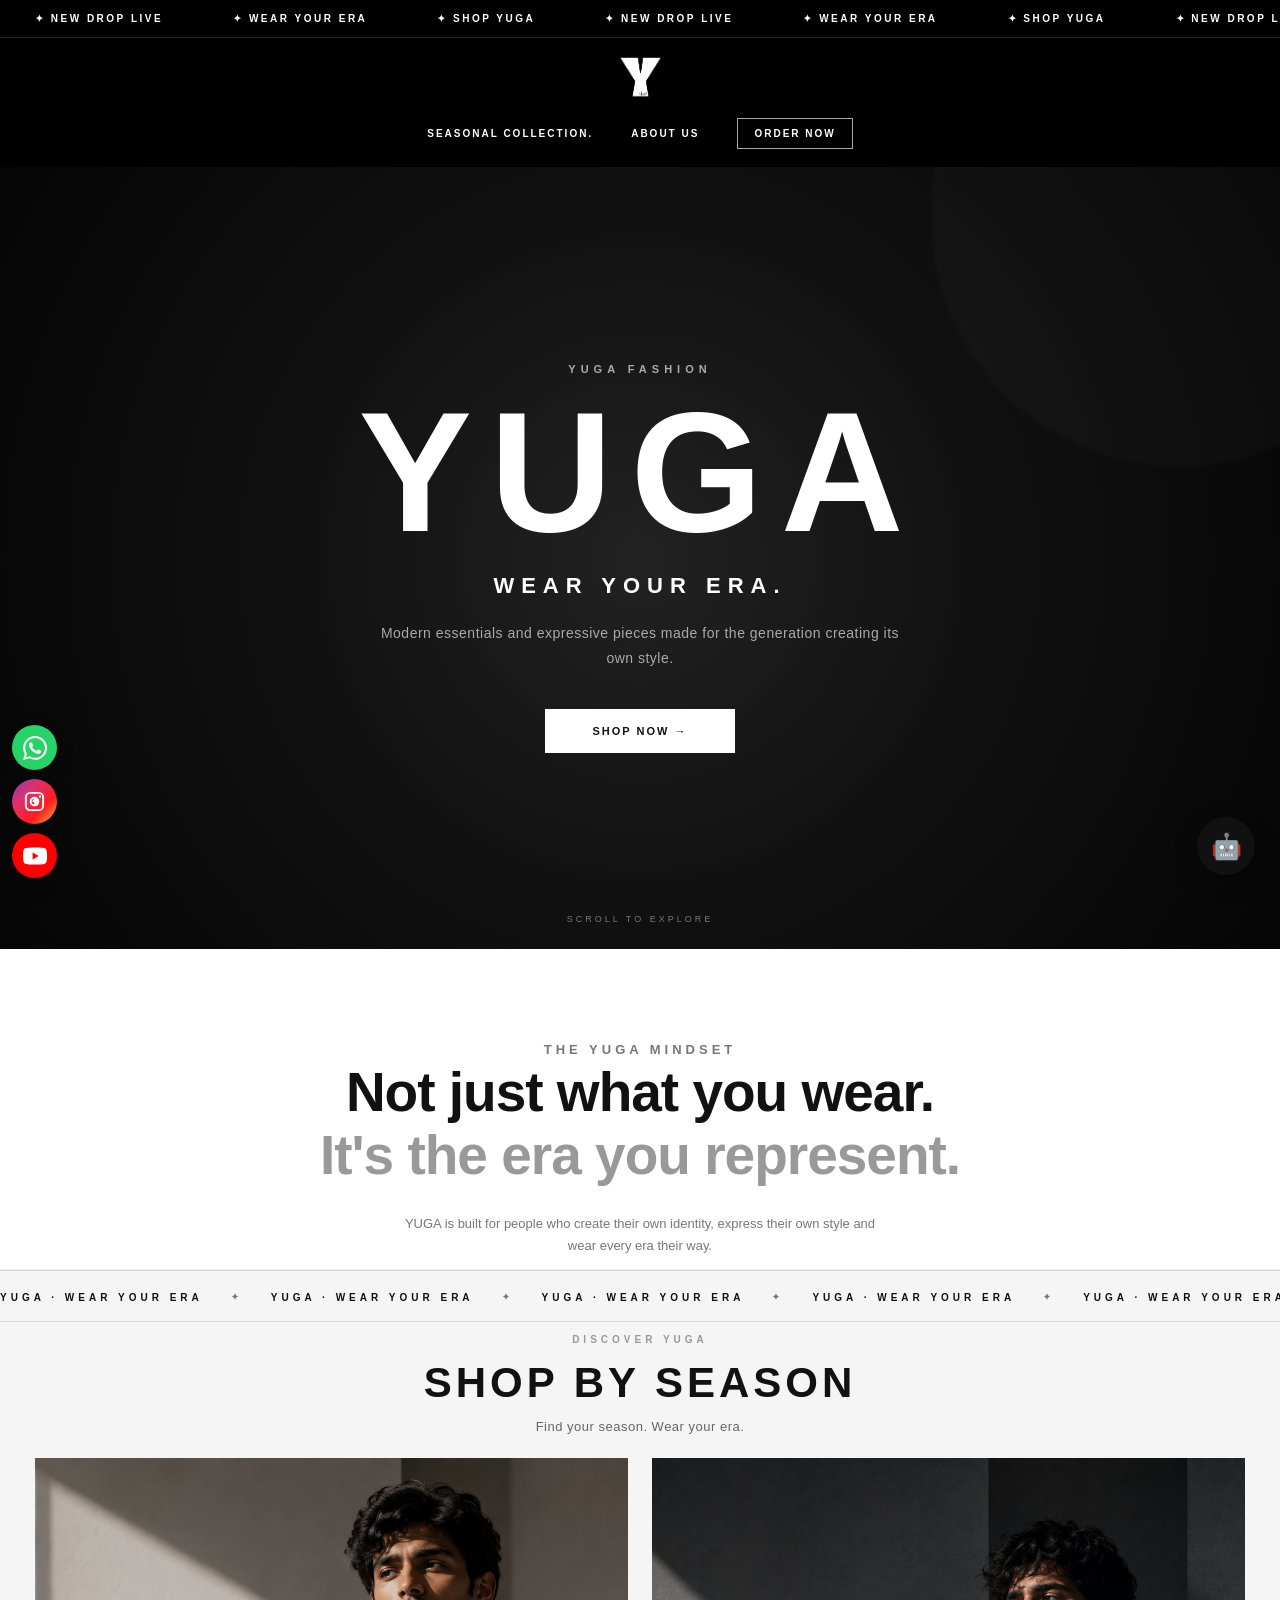
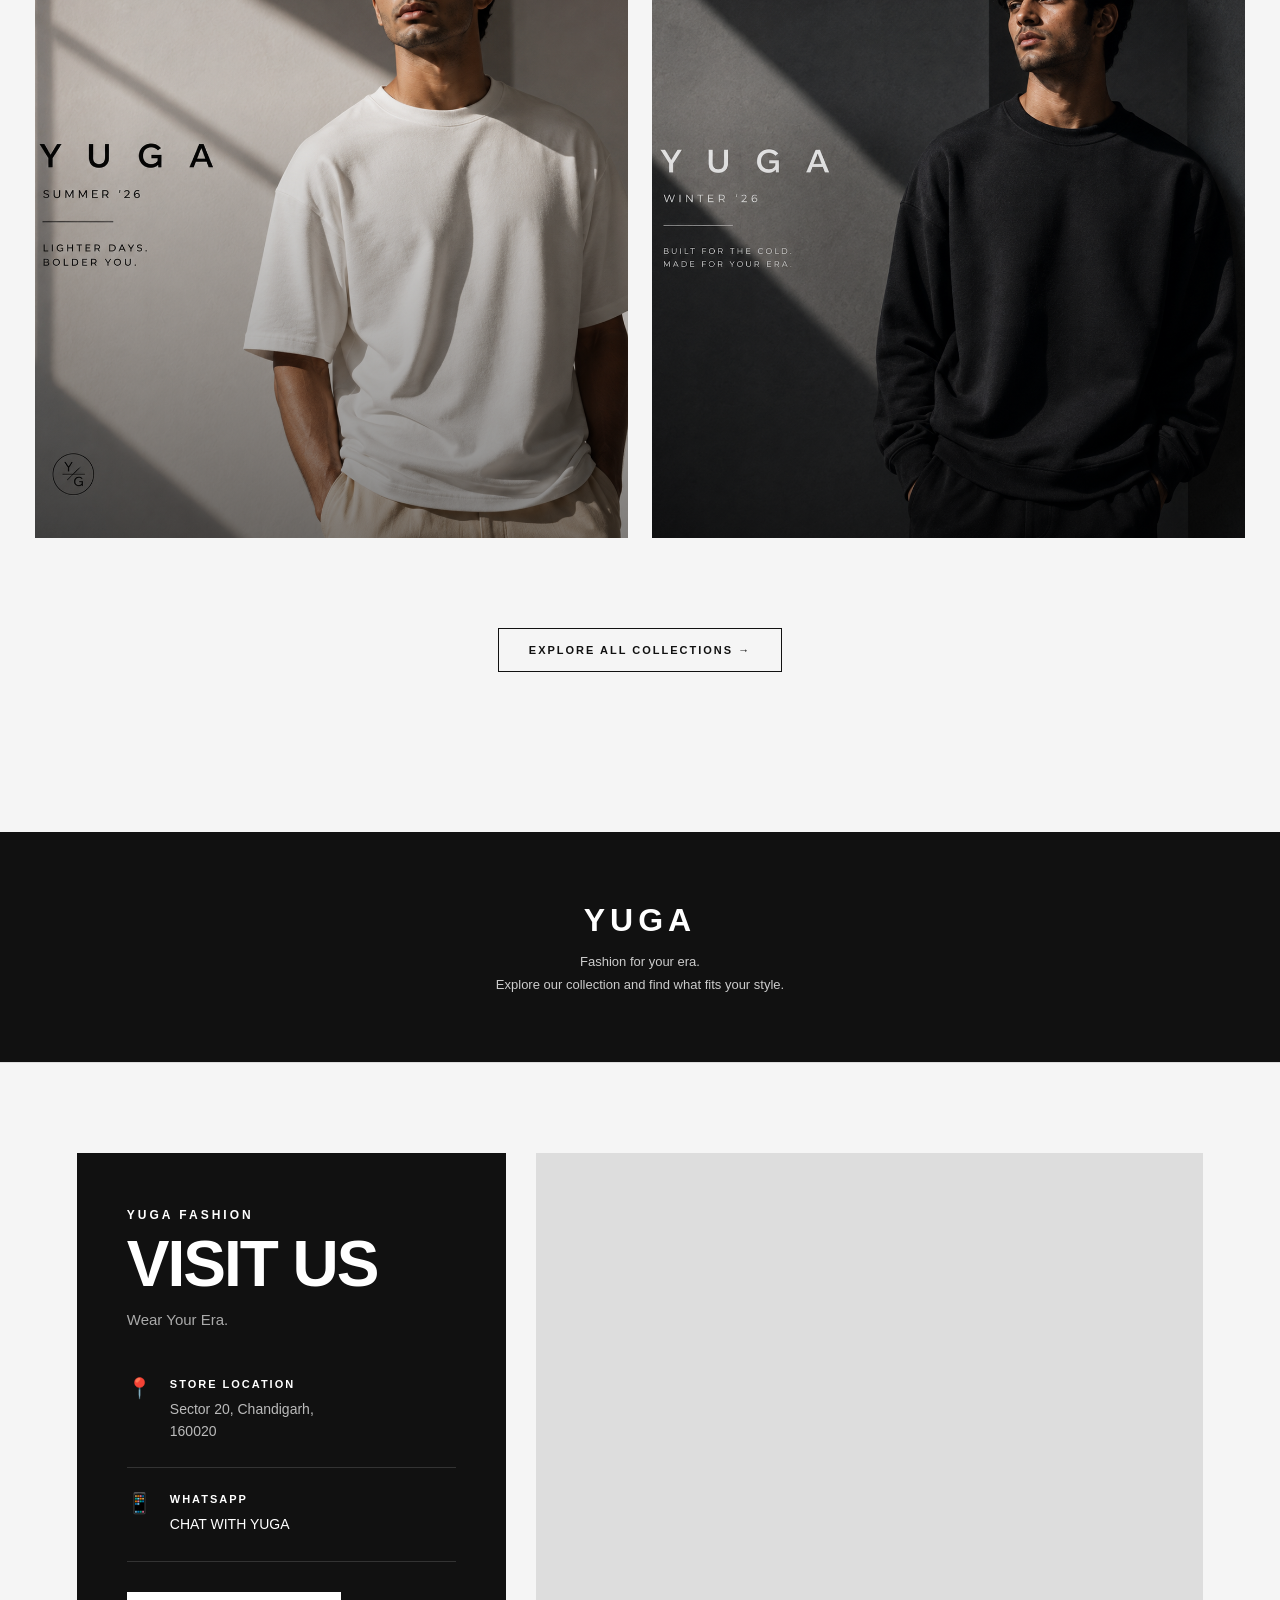
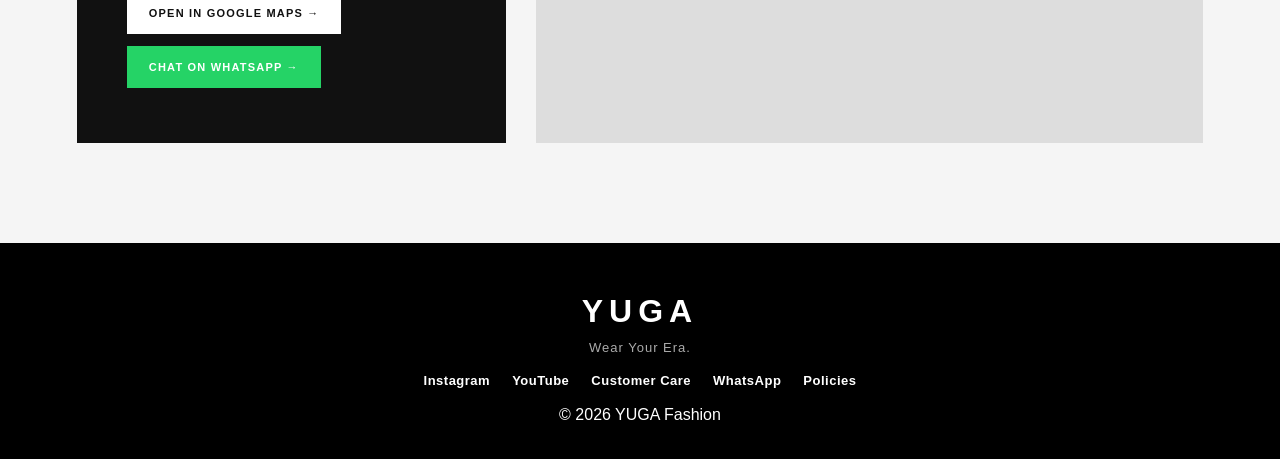
==== index.html @ dee2715a "Update index.html" ====
<!DOCTYPE html>
<html lang="en">

<head>

    <meta charset="UTF-8">

    <meta
        name="viewport"
        content="width=device-width, initial-scale=1.0"
    >

    <title>YUGA Fashion | Wear Your Era</title>

    <link
        rel="icon"
        type="image/png"
        href="Y Falvion.png"
    >

    <link
        rel="stylesheet"
        href="style.css"
    >

    <style>

        /* =====================================================
           INDEX PAGE ONLY - MOBILE + COLLECTION FIXES
        ====================================================== */

        .announcement-track {
            flex-shrink: 0;
        }


        /* =====================================================
           HERO MOBILE FIX
        ====================================================== */

        .hero-premium h1 {
            max-width: 100%;
            overflow: visible;
        }


        /* =====================================================
           YUGA TOP NAVIGATION
        ====================================================== */

        .yuga-main-nav {

            display: flex;

            align-items: center;

            justify-content: center;

            gap: 38px;

            padding: 0 20px 18px;

            background: #000;

        }


        .yuga-main-nav a {

            color: #fff;

            text-decoration: none;

            font-size: 10px;

            font-weight: 700;

            letter-spacing: 2px;

            text-transform: uppercase;

            position: relative;

            transition:
                opacity 0.25s ease,
                transform 0.25s ease;

        }


        .yuga-main-nav a::after {

            content: "";

            position: absolute;

            left: 0;

            bottom: -6px;

            width: 0;

            height: 1px;

            background: #fff;

            transition:
                width 0.25s ease;

        }


        .yuga-main-nav a:hover {

            opacity: 0.7;

            transform: translateY(-1px);

        }


        .yuga-main-nav a:hover::after {

            width: 100%;

        }


        .yuga-main-nav .nav-order {

            padding:
                9px 16px;

            border:
                1px solid rgba(255,255,255,0.65);

        }


        .yuga-main-nav .nav-order::after {

            display: none;

        }


        .yuga-main-nav .nav-order:hover {

            background: #fff;

            color: #000;

            opacity: 1;

        }


        /* =====================================================
           HERO MOBILE FIX
        ====================================================== */

        @media (max-width: 800px) {

            .hero-premium {

                min-height:
                    calc(100svh - 145px);

                padding:
                    60px 15px 80px;

            }

            .hero-premium-content {

                width: 100%;

                max-width: 100%;

            }

            .hero-premium h1 {

                font-size:
                    clamp(58px, 19vw, 100px);

                letter-spacing:
                    clamp(3px, 2vw, 9px);

                line-height: 0.9;

                white-space: nowrap;

            }

            .hero-tagline {

                letter-spacing: 3px;

            }

            .hero-description {

                max-width: 500px;

                padding: 0 10px;

            }


            /* =================================================
               MOBILE NAV - INCREASED SIZE
            ================================================== */

            .yuga-main-nav {

                gap: 18px;

                padding:
                    0 12px 16px;

                flex-wrap: wrap;

            }


            .yuga-main-nav a {

                font-size: 10px;

                letter-spacing: 1.4px;

                white-space: nowrap;

            }


            .yuga-main-nav .nav-order {

                padding:
                    8px 12px;

            }

        }


        /* =====================================================
           SMALLER PHONES
        ====================================================== */

        @media (max-width: 500px) {

            .hero-premium {

                min-height:
                    calc(100svh - 140px);

                padding:
                    50px 15px 75px;

            }

            .hero-premium h1 {

                font-size:
                    clamp(52px, 18vw, 72px);

                letter-spacing: 4px;

                line-height: 0.95;

            }

            .hero-eyebrow {

                font-size: 8px;

                letter-spacing: 3px;

                margin-bottom: 18px;

            }

            .hero-tagline {

                font-size: 11px;

                letter-spacing: 2.5px;

                margin-top: 22px;

            }

            .hero-description {

                font-size: 11px;

                line-height: 1.7;

                max-width: 320px;

                margin-top: 17px;

            }

            .hero-shop-button {

                width: 100%;

                max-width: 270px;

                margin-top: 28px;

            }

            .hero-scroll {

                bottom: 18px;

                font-size: 8px;

                letter-spacing: 2px;

            }


            /* =================================================
               SMALL MOBILE NAV - BIGGER + READABLE
            ================================================== */

            .yuga-main-nav {

                gap: 13px;

                padding:
                    0 8px 14px;

                flex-wrap: wrap;

            }


            .yuga-main-nav a {

                font-size: 9px;

                letter-spacing: 1px;

                font-weight: 800;

            }


            .yuga-main-nav .nav-order {

                padding:
                    7px 10px;

                font-size: 9px;

            }

        }


        /* =====================================================
           VERY SMALL PHONES
        ====================================================== */

        @media (max-width: 380px) {

            .hero-premium h1 {

                font-size: 50px;

                letter-spacing: 3px;

            }

            .hero-tagline {

                font-size: 10px;

                letter-spacing: 2px;

            }


            /* KEEP NAV READABLE ON VERY SMALL PHONES */

            .yuga-main-nav {

                gap: 9px;

                padding:
                    0 6px 12px;

            }

            .yuga-main-nav a {

                font-size: 8px;

                letter-spacing: 0.7px;

                font-weight: 800;

            }

            .yuga-main-nav .nav-order {

                padding:
                    6px 8px;

                font-size: 8px;

            }

        }


        /* =====================================================
           FLOATING SOCIAL BUTTONS
        ====================================================== */

        .floating-social {

            position: fixed;

            left: 12px;

            bottom: 22px;

            display: flex;

            flex-direction: column;

            gap: 9px;

            z-index: 9998;

        }


        .floating-social-link {

            width: 45px;

            height: 45px;

            border-radius: 50%;

            display: flex;

            align-items: center;

            justify-content: center;

            text-decoration: none;

            box-shadow:
                0 5px 18px rgba(0, 0, 0, 0.28);

            transition:
                transform 0.25s ease,
                box-shadow 0.25s ease;

            -webkit-tap-highlight-color: transparent;

        }


        /* =====================================================
           WHATSAPP
        ====================================================== */

        .whatsapp-float {

            background: #25D366;

        }


        .whatsapp-float svg {

            width: 24px;

            height: 24px;

            fill: white;

        }


        /* =====================================================
           INSTAGRAM
        ====================================================== */

        .instagram-float {

            background:
                linear-gradient(
                    135deg,
                    #833AB4,
                    #E1306C,
                    #FD1D1D,
                    #FCAF45
                );

        }


        .instagram-float svg {

            width: 23px;

            height: 23px;

            fill: white;

        }


        /* =====================================================
           YOUTUBE
        ====================================================== */

        .youtube-float {

            background: #FF0000;

        }


        .youtube-float svg {

            width: 24px;

            height: 24px;

            fill: white;

        }


        /* =====================================================
           HOVER
        ====================================================== */

        .floating-social-link:hover {

            transform: scale(1.12);

            box-shadow:
                0 8px 24px rgba(0, 0, 0, 0.35);

        }


        /* =====================================================
           MOBILE SIZE
        ====================================================== */

        @media (max-width: 550px) {

            .floating-social {

                left: 10px;

                bottom: 18px;

                gap: 8px;

            }

            .floating-social-link {

                width: 42px;

                height: 42px;

            }

            .whatsapp-float svg {

                width: 22px;

                height: 22px;

            }

            .instagram-float svg {

                width: 21px;

                height: 21px;

            }

            .youtube-float svg {

                width: 22px;

                height: 22px;

            }

        }


        /* =====================================================
           VERY SMALL PHONES
        ====================================================== */

        @media (max-width: 380px) {

            .floating-social {

                left: 8px;

                bottom: 15px;

            }

            .floating-social-link {

                width: 38px;

                height: 38px;

            }

            .whatsapp-float svg {

                width: 20px;

                height: 20px;

            }

            .instagram-float svg {

                width: 19px;

                height: 19px;

            }

            .youtube-float svg {

                width: 20px;

                height: 20px;

            }

        }


        /* =====================================================
           COLLECTION LAYOUT FIX
        ====================================================== */

        .collection-showcase {

            display: grid !important;

            grid-template-columns:
                repeat(3, minmax(0, 1fr)) !important;

            gap: 18px !important;

            width: 100%;

        }


        .collection-showcase .collection-panel {

            position: relative;

            width: 100%;

            height: 560px;

            min-height: 560px;

            overflow: hidden;

            display: block;

            text-decoration: none;

            color: #fff;

        }


        .collection-showcase
        .collection-panel
        .collection-image {

            width: 100%;

            height: 100%;

            min-height: 100%;

            object-fit: cover;

            display: block;

            transition:
                transform 0.7s ease;

        }


        .collection-showcase
        .collection-panel:hover
        .collection-image {

            transform: scale(1.05);

        }


        /* =====================================================
           TABLET
        ====================================================== */

        @media (max-width: 1100px) {

            .collection-showcase {

                grid-template-columns:
                    repeat(2, minmax(0, 1fr)) !important;

            }

            .collection-showcase
            .collection-panel {

                height: 520px !important;

                min-height: 520px !important;

            }

        }


        /* =====================================================
           MOBILE
        ====================================================== */

        @media (max-width: 650px) {

            .collection-showcase {

                grid-template-columns: 1fr !important;

                gap: 16px !important;

            }

            .collection-showcase
            .collection-panel {

                height: 480px !important;

                min-height: 480px !important;

            }

        }


        /* =====================================================
           SMALL MOBILE COLLECTIONS
        ====================================================== */

        @media (max-width: 450px) {

            .collection-showcase
            .collection-panel {

                height: 430px !important;

                min-height: 430px !important;

            }

        }


        /* =====================================================
           TOUCH EFFECT
        ====================================================== */

        .collection-panel.touch-active
        .collection-image {

            transform: scale(1.05);

        }


        /* =====================================================
           YUGA SEA WAVE CURSOR
        ====================================================== */

        #yugaWaveCanvas {

            position: fixed;

            inset: 0;

            width: 100%;

            height: 100%;

            pointer-events: none;

            z-index: 9996;

        }


        /* =====================================================
           REDUCED MOTION
        ====================================================== */

        @media (prefers-reduced-motion: reduce) {

            #yugaWaveCanvas {

                display: none;

            }


        }



        /* =====================================================
           TIGHTER MINDSET / COLLECTION FLOW
        ====================================================== */
        .brand-statement {
            min-height: auto !important;
            height: auto !important;
            padding-top: 65px !important;
            padding-bottom: 12px !important;
            margin-top: 0 !important;
            margin-bottom: 0 !important;
        }

        .collections-section {
            padding-top: 0 !important;
            margin-top: 0 !important;
        }

        /* =====================================================
           COLLECTION SPACING FIX
        ====================================================== */

        .collections-section {
            padding-top: 0 !important;
            margin-top: 0 !important;
            padding-bottom: 60px !important;
        }

        .brand-statement {
            margin-bottom: 0 !important;
            padding-bottom: 12px !important;
        }

        .yuga-marquee {
            margin-top: 0 !important;
            margin-bottom: 12px !important;
        }

        .collections-section .collection-heading {
            margin-top: 0 !important;
            margin-bottom: 24px !important;
            padding-top: 0 !important;
            padding-bottom: 0 !important;
        }

        /* Keep the full model head visible while making the season cards larger */
        .collection-showcase .collection-panel {
            height: 800px !important;
            min-height: 800px !important;
        }

        .collection-showcase .collection-panel .collection-image {
            object-position: center top !important;
        }

        /* =====================================================
           SEASON COLLECTION — 2 LARGE CARDS
        ====================================================== */

        .collection-showcase {
            display: grid !important;
            grid-template-columns: repeat(2, minmax(0, 1fr)) !important;
            gap: 24px !important;
            width: 100%;
            max-width: 1500px;
            margin: 0 auto;
        }

        .collection-showcase .collection-panel {
            position: relative;
            width: 100%;
            height: 680px !important;
            min-height: 680px !important;
            overflow: hidden;
            display: block;
            text-decoration: none;
            color: #fff;
        }

        .collection-showcase .collection-panel .collection-image {
            width: 100%;
            height: 100%;
            min-height: 100%;
            object-fit: cover;
            display: block;
            transition: transform 0.7s ease;
        }

        .collection-showcase .collection-panel:hover .collection-image {
            transform: scale(1.045);
        }

        .seasonal-panel {
            border: 0;
            padding: 0;
            font: inherit;
            cursor: pointer;
            text-align: inherit;
            appearance: none;
            -webkit-appearance: none;
            background: transparent;
        }

        .seasonal-panel .seasonal-overlay {
            background:
                linear-gradient(
                    to top,
                    rgba(0,0,0,0.78) 0%,
                    rgba(0,0,0,0.25) 45%,
                    rgba(0,0,0,0.02) 100%
                );
        }

        .seasonal-panel .collection-overlay h3 {
            font-size: clamp(42px, 5vw, 76px);
            letter-spacing: 5px;
        }

        .seasonal-panel .collection-overlay p {
            font-size: 11px;
            letter-spacing: 3px;
        }

        @media (max-width: 800px) {
            .collection-showcase {
                grid-template-columns: 1fr !important;
                gap: 18px !important;
            }

            .collection-showcase .collection-panel {
                height: 620px !important;
                min-height: 620px !important;
            }

            .seasonal-panel .collection-overlay h3 {
                font-size: clamp(40px, 13vw, 64px);
            }
        }

        @media (max-width: 450px) {
            .collection-showcase .collection-panel {
                height: 560px !important;
                min-height: 560px !important;
            }
        }



        /* =====================================================
           YUGA PREMIUM MOTION SYSTEM
        ====================================================== */

        .hero-premium-content {
            opacity: 0;
            animation: yugaHeroIn 1.2s cubic-bezier(.16,1,.3,1) .12s forwards;
        }

        .hero-premium::before {
            animation: yugaHeroImage 12s ease-out both;
        }

        .hero-scroll {
            animation: yugaScrollPulse 2.2s ease-in-out 1.4s infinite;
        }

        @keyframes yugaHeroIn {
            from { opacity: 0; transform: translateY(35px); filter: blur(8px); }
            to { opacity: 1; transform: translateY(0); filter: blur(0); }
        }

        @keyframes yugaHeroImage {
            from { transform: scale(1.08); }
            to { transform: scale(1); }
        }

        @keyframes yugaScrollPulse {
            0%, 100% { opacity: .45; transform: translateY(0); }
            50% { opacity: 1; transform: translateY(5px); }
        }

        /* Premium scroll reveals — slightly more cinematic than the base reveal */
        .reveal {
            transition:
                opacity .9s ease,
                transform .9s cubic-bezier(.16,1,.3,1),
                filter .9s ease;
            transform: translateY(34px);
            filter: blur(4px);
        }

        .reveal.visible {
            transform: translateY(0);
            filter: blur(0);
        }

        .collection-showcase .collection-panel {
            transition:
                transform .55s cubic-bezier(.16,1,.3,1),
                box-shadow .55s ease;
        }

        .collection-showcase .collection-panel:hover {
            transform: translateY(-6px);
            box-shadow: 0 24px 60px rgba(0,0,0,.22);
        }

        .collection-showcase .collection-panel:hover .collection-image {
            transform: scale(1.055);
        }

        .seasonal-panel .collection-overlay {
            transition: background .5s ease;
        }

        .seasonal-panel .collection-overlay h3,
        .seasonal-panel .collection-overlay p,
        .seasonal-panel .collection-explore {
            transition: transform .55s cubic-bezier(.16,1,.3,1), opacity .45s ease;
        }

        .seasonal-panel .collection-overlay h3 { transform: translateY(12px); }
        .seasonal-panel .collection-overlay p { transform: translateY(10px); opacity: .75; }
        .seasonal-panel .collection-explore { transform: translateY(14px); opacity: 0; }

        .seasonal-panel:hover .collection-overlay h3,
        .seasonal-panel:hover .collection-overlay p,
        .seasonal-panel:hover .collection-explore {
            transform: translateY(0);
        }

        .seasonal-panel:hover .collection-explore { opacity: 1; }

        /* Moving brand strip */
        .yuga-marquee {
            overflow: hidden;
            width: 100%;
            border-top: 1px solid rgba(0,0,0,.12);
            border-bottom: 1px solid rgba(0,0,0,.12);
            margin: 15px 0 55px;
            padding: 16px 0;
            white-space: nowrap;
        }

        .yuga-marquee-track {
            display: inline-flex;
            align-items: center;
            width: max-content;
            animation: yugaMarquee 22s linear infinite;
        }

        .yuga-marquee span {
            display: inline-flex;
            align-items: center;
            gap: 28px;
            padding-right: 28px;
            font-size: 10px;
            font-weight: 700;
            letter-spacing: 4px;
            text-transform: uppercase;
        }

        .yuga-marquee span::after {
            content: '✦';
            font-size: 9px;
            opacity: .55;
        }

        @keyframes yugaMarquee {
            from { transform: translateX(0); }
            to { transform: translateX(-50%); }
        }

        /* Smooth internal-page transition */
        body.yuga-page-leaving {
            animation: yugaPageOut .42s ease forwards;
            pointer-events: none;
        }

        @keyframes yugaPageOut {
            from { opacity: 1; transform: translateY(0); }
            to { opacity: 0; transform: translateY(-10px); }
        }

        @media (max-width: 800px) {
            .brand-statement {
                min-height: auto !important;
                padding-top: 48px !important;
                padding-bottom: 10px !important;
            }
        }

        /* Mobile animation tuning */
        @media (max-width: 800px) {
            .hero-premium-content {
                animation-duration: 1s;
            }

            .yuga-marquee {
                margin: 10px 0 35px;
                padding: 13px 0;
            }

            .yuga-marquee span {
                font-size: 9px;
                letter-spacing: 3px;
                padding-right: 22px;
            }

            /* Replace desktop hover-only movement with tap-friendly feedback. */
            .collection-showcase .collection-panel:hover {
                transform: none;
                box-shadow: none;
            }

            .collection-showcase .collection-panel.touch-active {
                transform: translateY(-3px);
                box-shadow: 0 18px 40px rgba(0,0,0,.18);
            }

            .collection-showcase .collection-panel.touch-active .collection-image {
                transform: scale(1.045);
            }

            .seasonal-panel:active .collection-overlay h3,
            .seasonal-panel:active .collection-overlay p,
            .seasonal-panel:active .collection-explore,
            .seasonal-panel.touch-active .collection-overlay h3,
            .seasonal-panel.touch-active .collection-overlay p,
            .seasonal-panel.touch-active .collection-explore {
                transform: translateY(0);
            }

            .seasonal-panel.touch-active .collection-explore {
                opacity: 1;
            }
        }

        @media (prefers-reduced-motion: reduce) {
            .hero-premium-content,
            .hero-premium::before,
            .hero-scroll,
            .yuga-marquee-track {
                animation: none !important;
            }
            .hero-premium-content { opacity: 1; }
            .reveal { transition: none !important; transform: none; filter: none; }
            .collection-showcase .collection-panel,
            .collection-showcase .collection-panel:hover,
            .collection-showcase .collection-panel:hover .collection-image {
                transform: none !important;
                transition: none !important;
            }
        }

    </style>


<style>
    /* =====================================================
       WINTER '26 — COMING SOON SNOW REVEAL
    ====================================================== */
    .winter-trigger {
        border: 0;
        padding: 0;
        margin: 0;
        width: 100%;
        font: inherit;
        color: inherit;
        text-align: inherit;
        background: transparent;
        cursor: pointer;
    }

    .winter-coming-overlay {
        position: fixed;
        inset: 0;
        z-index: 99999;
        display: flex;
        align-items: center;
        justify-content: center;
        background: rgba(7, 10, 14, 0.94);
        opacity: 0;
        visibility: hidden;
        pointer-events: none;
        transition: opacity .35s ease, visibility .35s ease;
        overflow: hidden;
    }

    .winter-coming-overlay.active {
        opacity: 1;
        visibility: visible;
        pointer-events: auto;
    }

    .winter-coming-content {
        position: relative;
        z-index: 3;
        text-align: center;
        color: #fff;
        transform: scale(.82);
        opacity: 0;
        transition: transform .65s cubic-bezier(.2,.8,.2,1), opacity .45s ease .12s;
    }

    .winter-coming-overlay.active .winter-coming-content {
        transform: scale(1);
        opacity: 1;
    }

    .winter-coming-season {
        margin: 0 0 14px;
        font-size: clamp(12px, 1.3vw, 17px);
        letter-spacing: .42em;
        font-weight: 500;
    }

    .winter-coming-title {
        margin: 0;
        font-size: clamp(48px, 9vw, 130px);
        line-height: .9;
        letter-spacing: -.045em;
        font-weight: 800;
        text-transform: uppercase;
    }

    .winter-coming-subtitle {
        margin: 22px 0 0;
        font-size: clamp(11px, 1.1vw, 15px);
        letter-spacing: .3em;
        text-transform: uppercase;
        opacity: .78;
    }

    .winter-coming-close {
        position: absolute;
        top: 26px;
        right: 30px;
        z-index: 5;
        width: 44px;
        height: 44px;
        border: 1px solid rgba(255,255,255,.35);
        border-radius: 50%;
        background: rgba(255,255,255,.05);
        color: #fff;
        font-size: 25px;
        line-height: 1;
        cursor: pointer;
        transition: background .2s ease, transform .2s ease;
    }

    .winter-coming-close:hover {
        background: rgba(255,255,255,.14);
        transform: rotate(90deg);
    }

    .winter-snow-field {
        position: absolute;
        inset: 0;
        z-index: 2;
        pointer-events: none;
        overflow: hidden;
    }

    .winter-snowflake {
        position: absolute;
        left: 50%;
        top: 50%;
        width: var(--size);
        height: var(--size);
        border-radius: 50%;
        background: #fff;
        box-shadow: 0 0 12px rgba(255,255,255,.75);
        opacity: 0;
        transform: translate(-50%, -50%);
        animation: winterSnowBurst var(--duration) cubic-bezier(.15,.75,.25,1) forwards;
    }

    @keyframes winterSnowBurst {
        0% {
            opacity: 0;
            transform: translate(-50%, -50%) scale(.2);
        }
        10% {
            opacity: 1;
        }
        100% {
            opacity: 0;
            transform: translate(calc(-50% + var(--x)), calc(-50% + var(--y))) scale(1);
        }
    }

    @media (max-width: 600px) {
        .winter-coming-close {
            top: 18px;
            right: 18px;
        }
        .winter-coming-subtitle {
            letter-spacing: .18em;
            padding: 0 25px;
        }
    }
</style>

</head>


<body>


    <!-- =========================================================
         YUGA SEA WAVE CANVAS
    ========================================================== -->

    <canvas id="yugaWaveCanvas"></canvas>


    <!-- =========================================================
         MOVING ANNOUNCEMENT BAR
    ========================================================== -->

    <div class="yuga-announcement">

        <div class="announcement-track">
            <span>✦ NEW DROP LIVE</span>
            <span>✦ WEAR YOUR ERA</span>
            <span>✦ SHOP YUGA</span>
            <span>✦ NEW DROP LIVE</span>
            <span>✦ WEAR YOUR ERA</span>
            <span>✦ SHOP YUGA</span>
            <span>✦ NEW DROP LIVE</span>
            <span>✦ WEAR YOUR ERA</span>
            <span>✦ SHOP YUGA</span>
            <span>✦ NEW DROP LIVE</span>
            <span>✦ WEAR YOUR ERA</span>
            <span>✦ SHOP YUGA</span>

        </div>

    </div>


    <!-- =========================================================
         HEADER
    ========================================================== -->

    <header>

        <a href="index.html">

            <img
                src="Logo.png"
                alt="YUGA Fashion"
            >

        </a>

    </header>


    <!-- =========================================================
         MAIN NAVIGATION
    ========================================================== -->

    <nav
        class="yuga-main-nav"
        aria-label="Main navigation"
    >

        <a href="#collections">
            Seasonal Collection.
        </a>


        <!-- ABOUT US NOW OPENS ABOUT US PAGE -->

        <a href="About us.html">
            About Us
        </a>


        <a
            href="https://wa.me/917888759939"
            target="_blank"
            rel="noopener noreferrer"
            class="nav-order"
        >
            Order Now
        </a>

    </nav>


    <!-- =========================================================
         PREMIUM HERO
    ========================================================== -->

    <section class="hero-premium">

        <div class="hero-premium-content">

            <p class="hero-eyebrow">
                YUGA FASHION
            </p>


            <h1>
                YUGA
            </h1>


            <p class="hero-tagline">
                WEAR YOUR ERA.
            </p>


            <p class="hero-description">
                Modern essentials and expressive pieces
                made for the generation creating its own style.
            </p>


            <a
                href="#collections"
                class="hero-shop-button"
            >
                SHOP NOW →
            </a>

        </div>


        <div class="hero-scroll">
            SCROLL TO EXPLORE
        </div>

    </section>


    <!-- =========================================================
         BRAND STATEMENT
    ========================================================== -->

    <section class="brand-statement reveal">

        <p class="statement-small">
            THE YUGA MINDSET
        </p>


        <h2>

            Not just what you wear.

            <br>

            <span>
                It's the era you represent.
            </span>

        </h2>


        <p>

            YUGA is built for people who create their own identity,
            express their own style and wear every era their way.

        </p>

    </section>


    <!-- =========================================================
         YUGA MOTION MARQUEE
    ========================================================== -->

    <div class="yuga-marquee" aria-hidden="true">
        <div class="yuga-marquee-track">
            <span>YUGA · WEAR YOUR ERA</span>
            <span>YUGA · WEAR YOUR ERA</span>
            <span>YUGA · WEAR YOUR ERA</span>
            <span>YUGA · WEAR YOUR ERA</span>
            <span>YUGA · WEAR YOUR ERA</span>
            <span>YUGA · WEAR YOUR ERA</span>
            <span>YUGA · WEAR YOUR ERA</span>
            <span>YUGA · WEAR YOUR ERA</span>
        </div>
    </div>


    <!-- =========================================================
         COLLECTIONS
    ========================================================== -->

    <section
        class="collections-section"
        id="collections"
    >


        <div class="collection-heading reveal">

            <p class="eyebrow">
                DISCOVER YUGA
            </p>


            <h2>
                SHOP BY SEASON
            </h2>


            <p>
                Find your season. Wear your era.
            </p>

        </div>


        <div class="collection-showcase">

            <!-- SUMMER -->
            <a
                href="summer.html"
                class="collection-panel reveal seasonal-panel"
            >
                <img
                    src="YUGA H1.png"
                    alt="YUGA Summer Collection"
                    class="collection-image"
                >

                <div class="collection-overlay seasonal-overlay">
                    <img
                        src="Logo.png"
                        alt="YUGA"
                        class="logo"
                    >

                    <h3>SUMMER '26</h3>

                    <p>
                        Plain · Polo · Printed
                    </p>

                    <span class="collection-explore">
                        Explore Summer →
                    </span>
                </div>
            </a>

            <!-- WINTER -->
            <button
                type="button"
                class="collection-panel reveal seasonal-panel winter-trigger"
                id="winterCollectionTrigger"
                aria-label="Open YUGA Winter '26 collection"
            >
                <img
                    src="YUGA H20.png"
                    alt="YUGA Winter Collection"
                    class="collection-image"
                >

                <div class="collection-overlay seasonal-overlay">
                    <img
                        src="Logo.png"
                        alt="YUGA"
                        class="logo"
                    >

                    <h3>WINTER '26</h3>

                    <p>
                        Winter '26
                    </p>

                    <span class="collection-explore">
                        Explore Winter →
                    </span>
                </div>
            </button>

        </div>


        <!-- SHOP ALL -->

        <div class="shop-all-section reveal">

            <a
                href="#collections"
                class="shop-all-button"
            >
                EXPLORE ALL COLLECTIONS →
            </a>

        </div>

    </section>


    <!-- =========================================================
         ABOUT YUGA
    ========================================================== -->

    <section
        class="about-yuga reveal"
        id="about-yuga"
    >

        <h2>
            YUGA
        </h2>


        <p>
            Fashion for your era.
        </p>


        <p>
            Explore our collection and find what fits your style.
        </p>

    </section>


    <!-- =========================================================
         CONTACT & STORE
    ========================================================== -->

    <section class="yuga-contact">

        <div class="contact-container">


            <div class="contact-info reveal">

                <p class="contact-label">
                    YUGA FASHION
                </p>


                <h2>
                    VISIT US
                </h2>


                <p class="contact-tagline">
                    Wear Your Era.
                </p>


                <div class="contact-details">


                    <!-- STORE LOCATION -->

                    <div class="contact-item">

                        <span>
                            📍
                        </span>


                        <div>

                            <strong>
                                STORE LOCATION
                            </strong>


                            <p>
                                Sector 20, Chandigarh,<br>
                                160020
                            </p>

                        </div>

                    </div>


                    <!-- WHATSAPP -->

                    <div class="contact-item">

                        <span>
                            📱
                        </span>


                        <div>

                            <strong>
                                WHATSAPP
                            </strong>


                            <p>

                                <a
                                    href="https://wa.me/917888759939"
                                    target="_blank"
                                    rel="noopener noreferrer"
                                    class="whatsapp-link"
                                >
                                    CHAT WITH YUGA
                                </a>

                            </p>

                        </div>

                    </div>


                </div>


                <!-- GOOGLE MAP BUTTON -->

                <a
                    href="https://maps.app.goo.gl/DiNDMBHSDeVYcHna7"
                    target="_blank"
                    rel="noopener noreferrer"
                    class="map-button"
                >
                    OPEN IN GOOGLE MAPS →
                </a>


                <!-- WHATSAPP BUTTON -->

                <a
                    href="https://wa.me/917888759939"
                    target="_blank"
                    rel="noopener noreferrer"
                    class="whatsapp-button"
                >
                    CHAT ON WHATSAPP →
                </a>

            </div>


            <!-- GOOGLE MAP -->

            <div class="map-container reveal">

                <iframe
                    src="https://www.google.com/maps?q=Sector%2020%2C%20Chandigarh%2C%20160020&output=embed"
                    loading="lazy"
                    allowfullscreen
                    referrerpolicy="no-referrer-when-downgrade">
                </iframe>

            </div>

        </div>

    </section>


    <!-- =========================================================
         FOOTER
    ========================================================== -->

    <footer>

        <h2>
            YUGA
        </h2>


        <p class="footer-tagline">
            Wear Your Era.
        </p>


        <div class="footer-social">


            <!-- INSTAGRAM -->

            <a
                href="https://www.instagram.com/yugafashionindia/"
                target="_blank"
                rel="noopener noreferrer"
                class="footer-link"
            >
                Instagram
            </a>


            <!-- YOUTUBE -->

            <a
                href="https://www.youtube.com/@YUGAFashionIndia"
                target="_blank"
                rel="noopener noreferrer"
                class="footer-link"
            >
                YouTube
            </a>


            <!-- CUSTOMER CARE -->

            <a
                href="mailto:yugafashiononline@gmail.com"
                class="footer-link"
            >
                Customer Care
            </a>


            <!-- WHATSAPP -->

            <a
                href="https://wa.me/917888759939"
                target="_blank"
                rel="noopener noreferrer"
                class="footer-link"
            >
                WhatsApp
            </a>


            <!-- POLICIES -->

            <a
                href="policies.html"
                class="footer-link"
            >
                Policies
            </a>

        </div>


        <p class="footer-copy">
            © 2026 YUGA Fashion
        </p>

    </footer>


    <!-- =========================================================
         FLOATING SOCIAL ICONS
    ========================================================== -->

    <div class="floating-social">


        <!-- WHATSAPP -->

        <a
            href="https://wa.me/917888759939"
            target="_blank"
            rel="noopener noreferrer"
            class="floating-social-link whatsapp-float"
            aria-label="Chat with YUGA on WhatsApp"
            title="WhatsApp"
        >

            <svg
                viewBox="0 0 24 24"
                xmlns="http://www.w3.org/2000/svg"
                aria-hidden="true"
            >

                <path d="M20.52 3.48A11.86 11.86 0 0 0 12.07 0C5.51 0 .17 5.34.17 11.9c0 2.1.55 4.15 1.59 5.96L.1 24l6.3-1.64a11.9 11.9 0 0 0 5.67 1.44h.01c6.56 0 11.9-5.34 11.9-11.9 0-3.18-1.24-6.17-3.46-8.42ZM12.08 21.8h-.01a9.86 9.86 0 0 1-5.03-1.38l-.36-.21-3.74.98 1-3.65-.23-.37a9.86 9.86 0 0 1-1.51-5.27C2.2 6.45 6.63 2.02 12.08 2.02c2.64 0 5.12 1.03 6.98 2.9a9.82 9.82 0 0 1 2.89 6.99c0 5.45-4.43 9.89-9.87 9.89Zm5.42-7.4c-.3-.15-1.76-.87-2.03-.97-.27-.1-.47-.15-.67.15-.2.3-.77.97-.94 1.17-.17.2-.35.22-.65.07-.3-.15-1.26-.46-2.4-1.46-.89-.79-1.49-1.76-1.66-2.06-.17-.3-.02-.46.13-.61.14-.14.3-.35.45-.52.15-.17.2-.3.3-.5.1-.2.05-.37-.02-.52-.07-.15-.67-1.61-.92-2.2-.24-.58-.49-.5-.67-.51h-.57c-.2 0-.52.07-.79.37-.27.3-1.04 1.02-1.04 2.49s1.07 2.89 1.22 3.09c.15.2 2.1 3.2 5.08 4.49.71.31 1.27.49 1.7.63.71.23 1.35.2 1.86.12.57-.08 1.76-.72 2.01-1.41.25-.69.25-1.29.17-1.41-.08-.12-.27-.2-.57-.35Z"/>

            </svg>

        </a>


        <!-- INSTAGRAM -->

        <a
            href="https://www.instagram.com/yugafashionindia/"
            target="_blank"
            rel="noopener noreferrer"
            class="floating-social-link instagram-float"
            aria-label="Follow YUGA on Instagram"
            title="Instagram"
        >

            <svg
                viewBox="0 0 24 24"
                xmlns="http://www.w3.org/2000/svg"
                aria-hidden="true"
            >

                <path d="M7.5 2h9A5.5 5.5 0 0 1 22 7.5v9a5.5 5.5 0 0 1-5.5 5.5h-9A5.5 5.5 0 0 1 2 16.5v-9A5.5 5.5 0 0 1 7.5 2Zm0 2A3.5 3.5 0 0 0 4 7.5v9A3.5 3.5 0 0 0 7.5 20h9a3.5 3.5 0 0 0 3.5-3.5v-9A3.5 3.5 0 0 0 16.5 4h-9ZM17.75 5.5a1.25 1.25 0 1 1 0 2.5 1.25 1.25 0 0 1 0-2.5ZM12 7a5 5 0 1 1 0 10 5 5 0 0 1 0-10Zm0 2a3 3 0 1 0 0 6 3 3 0 0 0-3-3Z"/>

            </svg>

        </a>


        <!-- YOUTUBE -->

        <a
            href="https://www.youtube.com/@YUGAFashionIndia"
            target="_blank"
            rel="noopener noreferrer"
            class="floating-social-link youtube-float"
            aria-label="Subscribe to YUGA on YouTube"
            title="YouTube"
        >

            <svg
                viewBox="0 0 24 24"
                xmlns="http://www.w3.org/2000/svg"
                aria-hidden="true"
            >

                <path d="M23.5 6.2a3 3 0 0 0-2.11-2.12C19.52 3.5 12 3.5 12 3.5s-7.52 0-9.39.58A3 3 0 0 0 .5 6.2 31.1 31.1 0 0 0 0 12a31.1 31.1 0 0 0 .5 5.8 3 3 0 0 0 2.11 2.12c1.87.58 9.39.58 9.39.58s7.52 0 9.39-.58a3 3 0 0 0 2.11-2.12A31.1 31.1 0 0 0 24 12a31.1 31.1 0 0 0-.5-5.8ZM9.6 15.5v-7l6 3.5-6 3.5Z"/>

            </svg>

        </a>

    </div>


    <!-- =========================================================
         YUGA AI CHATBOT
    ========================================================== -->

    <button
        id="yugaChatButton"
        type="button"
        aria-label="Open YUGA AI"
        title="YUGA AI"
    >
        🤖
    </button>


    <div id="yugaChatbot">


        <!-- CHAT HEADER -->

        <div class="yuga-chat-header">

            <div>

                <strong>
                    YUGA AI
                </strong>


                <span>
                    ● Online
                </span>

            </div>


            <button
                id="yugaChatClose"
                type="button"
                aria-label="Close chatbot"
            >
                ×
            </button>

        </div>


        <!-- CHAT MESSAGES -->

        <div id="yugaChatMessages">


            <div class="yuga-message bot">

                Hey! 👋 Welcome to
                <strong>YUGA Fashion</strong>.

                <br><br>

                I'm YUGA AI. How can I help you today?

            </div>


            <!-- QUICK TOPICS -->
            <div class="yuga-quick-buttons">

                <button type="button" data-question="Tell me about the Summer '26 collection">
                    ☀️ Summer '26
                </button>

                <button type="button" data-question="Tell me about the Winter '26 collection">
                    ❄️ Winter '26
                </button>

                <button type="button" data-question="What products does YUGA offer?">
                    👕 Products
                </button>

                <button type="button" data-question="What sizes are available?">
                    📏 Sizes
                </button>

                <button type="button" data-question="What are your prices?">
                    💰 Prices
                </button>

                <button type="button" data-question="How can I order from YUGA?">
                    🛒 How to Order
                </button>

                <button type="button" data-question="Do you offer delivery and how long does it take?">
                    🚚 Delivery
                </button>

                <button type="button" data-question="How can I contact YUGA?">
                    💬 Contact YUGA
                </button>

            </div>

        </div>


        <!-- CHAT INPUT -->

        <div class="yuga-chat-input">

            <input
                type="text"
                id="yugaChatInput"
                placeholder="Ask YUGA AI..."
                autocomplete="off"
            >


            <button
                id="yugaChatSend"
                type="button"
            >
                ➤
            </button>

        </div>

    </div>


    <!-- =========================================================
         INDEX JAVASCRIPT
    ========================================================== -->

    <script>


        /* =====================================================
           SCROLL REVEAL
        ====================================================== */

        const revealElements =
            document.querySelectorAll(".reveal");


        const revealObserver =
            new IntersectionObserver(

                function(entries) {

                    entries.forEach(function(entry) {

                        if (entry.isIntersecting) {

                            entry.target.classList.add("visible");

                            revealObserver.unobserve(
                                entry.target
                            );

                        }

                    });

                },

                {
                    threshold: 0.12
                }

            );


        revealElements.forEach(function(element) {

            revealObserver.observe(element);

        });


        /* =====================================================
           INTERNAL PAGE TRANSITIONS
        ====================================================== */

        document.querySelectorAll('a[href]').forEach(function (link) {
            const href = link.getAttribute('href');
            if (!href || href.startsWith('#') || href.startsWith('http') || href.startsWith('mailto:') || href.startsWith('tel:') || link.target === '_blank') return;

            link.addEventListener('click', function (event) {
                if (event.defaultPrevented) return;
                event.preventDefault();
                const destination = href;
                document.body.classList.add('yuga-page-leaving');
                setTimeout(function () {
                    window.location.href = destination;
                }, 400);
            });
        });


        /* =====================================================
           MOUSE PARALLAX ON SEASON IMAGES
        ====================================================== */

        document.querySelectorAll('.seasonal-panel').forEach(function (panel) {
            panel.addEventListener('mousemove', function (event) {
                if (window.matchMedia('(prefers-reduced-motion: reduce)').matches) return;
                const rect = panel.getBoundingClientRect();
                const x = ((event.clientX - rect.left) / rect.width - 0.5) * 2;
                const y = ((event.clientY - rect.top) / rect.height - 0.5) * 2;
                const image = panel.querySelector('.collection-image');
                if (image) image.style.transform = `scale(1.055) translate(${x * 7}px, ${y * 5}px)`;
            });

            panel.addEventListener('mouseleave', function () {
                const image = panel.querySelector('.collection-image');
                if (image) image.style.transform = '';
            });
        });


        /* =====================================================
           MOBILE COLLECTION TOUCH
        ====================================================== */

        const collectionPanels =
            document.querySelectorAll(".collection-panel");


        collectionPanels.forEach(function(panel) {

            panel.addEventListener(
                "touchstart",

                function() {

                    collectionPanels.forEach(
                        function(otherPanel) {

                            if (otherPanel !== panel) {

                                otherPanel.classList.remove(
                                    "touch-active"
                                );

                            }

                        }
                    );


                    panel.classList.add(
                        "touch-active"
                    );

                },

                {
                    passive: true
                }

            );

        });


        /* =====================================================
           YUGA SEA WAVE CURSOR EFFECT
        ====================================================== */

        const canvas =
            document.getElementById("yugaWaveCanvas");


        const ctx =
            canvas ? canvas.getContext("2d") : null;


        const mouseSupported =
            window.matchMedia(
                "(hover: hover) and (pointer: fine)"
            ).matches;

        const touchSupported =
            window.matchMedia(
                "(hover: none) and (pointer: coarse)"
            ).matches;


        if (
            canvas &&
            ctx &&
            (mouseSupported || touchSupported) &&
            !window.matchMedia(
                "(prefers-reduced-motion: reduce)"
            ).matches
        ) {


            let width =
                window.innerWidth;


            let height =
                window.innerHeight;


            let mouseX =
                width / 2;


            let mouseY =
                height / 2;


            let targetX =
                mouseX;


            let targetY =
                mouseY;


            let lastX =
                mouseX;


            let lastY =
                mouseY;


            let mouseMoving =
                false;


            const ripples = [];


            /* =================================================
               CANVAS SIZE
            ================================================== */

            function resizeWaveCanvas() {

                const dpr =
                    Math.min(
                        window.devicePixelRatio || 1,
                        2
                    );


                width =
                    window.innerWidth;


                height =
                    window.innerHeight;


                canvas.width =
                    width * dpr;


                canvas.height =
                    height * dpr;


                canvas.style.width =
                    width + "px";


                canvas.style.height =
                    height + "px";


                ctx.setTransform(
                    dpr,
                    0,
                    0,
                    dpr,
                    0,
                    0
                );

            }


            resizeWaveCanvas();


            window.addEventListener(
                "resize",
                resizeWaveCanvas
            );


            /* =================================================
               CREATE RIPPLE
            ================================================== */

            function createRipple(
                x,
                y,
                strength = 1
            ) {

                ripples.push({

                    x: x,

                    y: y,

                    radius: 8,

                    opacity:
                        0.18 * strength,

                    width:
                        1.2 + strength,

                    speed:
                        1.8 + Math.random() * 1.4,

                    wobble:
                        Math.random() * Math.PI * 2

                });


                if (ripples.length > 18) {

                    ripples.shift();

                }

            }


            /* =================================================
               MOUSE MOVEMENT
            ================================================== */

            document.addEventListener(
                "mousemove",

                function(event) {

                    targetX =
                        event.clientX;


                    targetY =
                        event.clientY;


                    const movement =
                        Math.hypot(
                            targetX - lastX,
                            targetY - lastY
                        );


                    if (movement > 5) {

                        mouseMoving = true;


                        createRipple(
                            targetX,
                            targetY,
                            Math.min(
                                movement / 18,
                                1.6
                            )
                        );


                        lastX =
                            targetX;


                        lastY =
                            targetY;

                    }

                },

                {
                    passive: true
                }

            );


            /* =================================================
               MOBILE TOUCH DROPLETS / RIPPLE TRAIL
               Works without blocking page scrolling.
            ================================================== */

            if (touchSupported) {
                let lastTouchTime = 0;

                document.addEventListener(
                    "touchstart",
                    function(event) {
                        const touch = event.touches[0];
                        if (!touch) return;

                        targetX = lastX = touch.clientX;
                        targetY = lastY = touch.clientY;
                        mouseMoving = true;
                        createRipple(targetX, targetY, 1.35);
                        lastTouchTime = Date.now();
                    },
                    { passive: true }
                );

                document.addEventListener(
                    "touchmove",
                    function(event) {
                        const touch = event.touches[0];
                        if (!touch) return;

                        targetX = touch.clientX;
                        targetY = touch.clientY;

                        const movement = Math.hypot(
                            targetX - lastX,
                            targetY - lastY
                        );

                        if (movement > 10 && Date.now() - lastTouchTime > 35) {
                            mouseMoving = true;
                            createRipple(
                                targetX,
                                targetY,
                                Math.min(movement / 22, 1.45)
                            );
                            lastX = targetX;
                            lastY = targetY;
                            lastTouchTime = Date.now();
                        }
                    },
                    { passive: true }
                );

                document.addEventListener(
                    "touchend",
                    function() {
                        mouseMoving = false;
                    },
                    { passive: true }
                );
            }


            /* =================================================
               HIDE WHEN MOUSE LEAVES
            ================================================== */

            document.addEventListener(
                "mouseleave",

                function() {

                    mouseMoving = false;

                }
            );


            document.addEventListener(
                "mouseenter",

                function(event) {

                    targetX =
                        event.clientX;


                    targetY =
                        event.clientY;


                    lastX =
                        targetX;


                    lastY =
                        targetY;

                }
            );


            /* =================================================
               DRAW ORGANIC SEA RIPPLE
            ================================================== */

            function drawRipple(ripple) {

                const points =
                    64;


                ctx.beginPath();


                for (
                    let i = 0;
                    i <= points;
                    i++
                ) {

                    const angle =
                        (Math.PI * 2 * i) /
                        points;


                    const wave =
                        Math.sin(
                            angle * 5 +
                            ripple.wobble +
                            ripple.radius * 0.025
                        ) * 4;


                    const wave2 =
                        Math.sin(
                            angle * 9 +
                            ripple.wobble * 1.7
                        ) * 2;


                    const radius =
                        ripple.radius +
                        wave +
                        wave2;


                    const x =
                        ripple.x +
                        Math.cos(angle) *
                        radius;


                    const y =
                        ripple.y +
                        Math.sin(angle) *
                        radius;


                    if (i === 0) {

                        ctx.moveTo(
                            x,
                            y
                        );

                    } else {

                        ctx.lineTo(
                            x,
                            y
                        );

                    }

                }


                ctx.closePath();


                ctx.strokeStyle =
                    `rgba(
                        190,
                        190,
                        190,
                        ${ripple.opacity}
                    )`;


                ctx.lineWidth =
                    ripple.width;


                ctx.stroke();

            }


            /* =================================================
               MAIN ANIMATION
            ================================================== */

            function animateWave() {

                ctx.clearRect(
                    0,
                    0,
                    width,
                    height
                );


                /* Smooth mouse movement */

                mouseX +=
                    (targetX - mouseX) *
                    0.12;


                mouseY +=
                    (targetY - mouseY) *
                    0.12;


                /* SOFT GREY GLOW */

                if (mouseMoving) {

                    const glow =
                        ctx.createRadialGradient(
                            mouseX,
                            mouseY,
                            0,
                            mouseX,
                            mouseY,
                            170
                        );


                    glow.addColorStop(
                        0,
                        "rgba(210,210,210,0.07)"
                    );


                    glow.addColorStop(
                        0.35,
                        "rgba(170,170,170,0.035)"
                    );


                    glow.addColorStop(
                        1,
                        "rgba(100,100,100,0)"
                    );


                    ctx.fillStyle =
                        glow;


                    ctx.beginPath();


                    ctx.arc(
                        mouseX,
                        mouseY,
                        170,
                        0,
                        Math.PI * 2
                    );


                    ctx.fill();

                }


                /* UPDATE + DRAW RIPPLE WAVES */

                for (
                    let i = ripples.length - 1;
                    i >= 0;
                    i--
                ) {

                    const ripple =
                        ripples[i];


                    ripple.radius +=
                        ripple.speed;


                    ripple.opacity *=
                        0.975;


                    ripple.wobble +=
                        0.015;


                    ripple.width *=
                        0.997;


                    drawRipple(
                        ripple
                    );


                    if (
                        ripple.opacity < 0.008 ||
                        ripple.radius > 230
                    ) {

                        ripples.splice(
                            i,
                            1
                        );

                    }

                }


                requestAnimationFrame(
                    animateWave
                );

            }


            animateWave();

        }

    </script>




    <!-- =========================================================
         WINTER '26 — COMING SOON OVERLAY
    ========================================================== -->
    <div
        class="winter-coming-overlay"
        id="winterComingOverlay"
        aria-hidden="true"
        role="dialog"
        aria-modal="true"
        aria-label="YUGA Winter '26 coming soon"
    >
        <div class="winter-snow-field" id="winterSnowField"></div>

        <button
            type="button"
            class="winter-coming-close"
            id="winterComingClose"
            aria-label="Close Winter '26"
        >×</button>

        <div class="winter-coming-content">
            <p class="winter-coming-season">YUGA · WINTER '26</p>
            <h2 class="winter-coming-title">COMING SOON</h2>
            <p class="winter-coming-subtitle">The coldest era is on its way.</p>
        </div>
    </div>

    <!-- =========================================================
         LOAD YUGA JAVASCRIPT
    ========================================================== -->


    <script>
        /* =====================================================
           WINTER '26 — CLICK + SNOW BURST
        ====================================================== */
        (function () {
            const winterTrigger = document.getElementById("winterCollectionTrigger");
            const winterOverlay = document.getElementById("winterComingOverlay");
            const winterClose = document.getElementById("winterComingClose");
            const winterSnowField = document.getElementById("winterSnowField");

            if (!winterTrigger || !winterOverlay || !winterClose || !winterSnowField) return;

            function createSnowBurst() {
                winterSnowField.innerHTML = "";

                const count = window.innerWidth < 600 ? 55 : 90;

                for (let i = 0; i < count; i++) {
                    const flake = document.createElement("span");
                    flake.className = "winter-snowflake";

                    const angle = Math.random() * Math.PI * 2;
                    const distance = 180 + Math.random() * Math.max(window.innerWidth, window.innerHeight) * 0.72;
                    const x = Math.cos(angle) * distance;
                    const y = Math.sin(angle) * distance;

                    flake.style.setProperty("--x", `${x}px`);
                    flake.style.setProperty("--y", `${y}px`);
                    flake.style.setProperty("--size", `${2 + Math.random() * 6}px`);
                    flake.style.setProperty("--duration", `${1.1 + Math.random() * 1.4}s`);
                    flake.style.animationDelay = `${Math.random() * 0.08}s`;

                    winterSnowField.appendChild(flake);
                }
            }

            function openWinter() {
                createSnowBurst();
                winterOverlay.classList.add("active");
                winterOverlay.setAttribute("aria-hidden", "false");
                document.body.style.overflow = "hidden";
            }

            function closeWinter() {
                winterOverlay.classList.remove("active");
                winterOverlay.setAttribute("aria-hidden", "true");
                document.body.style.overflow = "";
            }

            winterTrigger.addEventListener("click", openWinter);
            winterClose.addEventListener("click", closeWinter);

            winterOverlay.addEventListener("click", function (event) {
                if (event.target === winterOverlay) closeWinter();
            });

            document.addEventListener("keydown", function (event) {
                if (event.key === "Escape" && winterOverlay.classList.contains("active")) {
                    closeWinter();
                }
            });
        })();
    </script>

    <script src="script.js"></script>


</body>

</html>
---- style.css ----
/* =========================================================
   YUGA FASHION
   COMPLETE WEBSITE STYLES
   PREMIUM HOMEPAGE + COLLECTION + PRODUCTS
   MOBILE OPTIMIZED VERSION
========================================================= */


/* =========================================================
   RESET
========================================================= */

* {
    margin: 0;
    padding: 0;
    box-sizing: border-box;
}

html {
    scroll-behavior: smooth;
}

body {
    font-family: Arial, Helvetica, sans-serif;
    background: #f5f5f5;
    color: #111;
    overflow-x: hidden;
}

img {
    max-width: 100%;
}

a {
    -webkit-tap-highlight-color: transparent;
}


/* =========================================================
   YUGA MOVING ANNOUNCEMENT BAR
========================================================= */

.yuga-announcement {
    width: 100%;
    height: 38px;

    background: #000;
    color: #fff;

    overflow: hidden;
    white-space: nowrap;

    display: flex;
    align-items: center;

    border-bottom: 1px solid #222;

    position: relative;
    z-index: 200;
}

.announcement-track {
    display: flex;
    align-items: center;

    width: max-content;

    animation: yugaAnnouncement 20s linear infinite;

    will-change: transform;

    flex-shrink: 0;
}

.announcement-track span {
    display: inline-flex;
    align-items: center;

    padding: 0 35px;

    font-size: 10px;
    font-weight: 700;

    letter-spacing: 2.5px;

    flex-shrink: 0;
}

@keyframes yugaAnnouncement {

    from {
        transform: translateX(0);
    }

    to {
        transform: translateX(-50%);
    }

}


/* =========================================================
   HEADER
========================================================= */

header {
    width: 100%;
    height: 80px;

    background: #000;

    display: flex;
    align-items: center;
    justify-content: center;

    position: relative;
    z-index: 100;
}

header a {
    display: flex;
    align-items: center;
    justify-content: center;

    text-decoration: none;
}

header img {
    width: 55px;
    height: auto;

    max-height: 65px;

    object-fit: contain;

    display: block;
}


/* =========================================================
   OLD / GENERAL HERO
========================================================= */

.hero {
    background: #111;
    color: white;

    text-align: center;

    padding: 70px 20px;
}

.hero h1 {
    font-size: 64px;
    letter-spacing: 10px;

    margin: 0;
}

.hero p {
    margin-top: 12px;

    letter-spacing: 4px;

    font-size: 14px;
}


/* =========================================================
   HERO BUTTON
========================================================= */

.hero-button {
    display: inline-block;

    margin-top: 30px;

    padding: 13px 24px;

    border: 1px solid white;

    color: white;

    text-decoration: none;

    font-size: 12px;

    letter-spacing: 1.5px;

    transition: 0.25s ease;
}

.hero-button:hover {
    background: white;
    color: #111;
}


/* =========================================================
   PREMIUM HOMEPAGE HERO
========================================================= */

.hero-premium {
    min-height: calc(100vh - 118px);

    background:
        radial-gradient(
            circle at center,
            #222 0%,
            #111 45%,
            #050505 100%
        );

    color: white;

    display: flex;

    align-items: center;
    justify-content: center;

    text-align: center;

    padding: 80px 20px;

    position: relative;

    overflow: hidden;
}

.hero-premium::before {
    content: "";

    position: absolute;

    width: 500px;
    height: 500px;

    border-radius: 50%;

    background: rgba(255, 255, 255, 0.025);

    filter: blur(2px);

    top: -200px;
    right: -150px;

    pointer-events: none;
}

.hero-premium-content {
    position: relative;

    z-index: 2;

    width: 100%;

    max-width: 1000px;

    animation: heroFade 1s ease forwards;
}

.hero-eyebrow {
    font-size: 11px;

    letter-spacing: 5px;

    color: #aaa;

    margin-bottom: 25px;

    font-weight: bold;
}


/* =========================================================
   IMPORTANT:
   YUGA HERO TITLE MOBILE SAFE
========================================================= */

.hero-premium h1 {
    display: block;

    width: 100%;

    max-width: 100%;

    color: #fff;

    font-size: clamp(75px, 14vw, 170px);

    letter-spacing: 18px;

    line-height: 0.85;

    margin: 0;

    padding: 0;

    font-weight: 800;

    white-space: nowrap;

    overflow: visible;
}


/* =========================================================
   HERO TAGLINE
========================================================= */

.hero-tagline {
    margin-top: 28px;

    font-size: clamp(16px, 2vw, 22px);

    letter-spacing: 7px;

    font-weight: 600;

    color: #fff;
}

.hero-description {
    max-width: 520px;

    margin: 22px auto 0;

    color: #aaa;

    font-size: 14px;

    line-height: 1.8;

    letter-spacing: 0.5px;
}


/* =========================================================
   PREMIUM HERO SHOP BUTTON
========================================================= */

.hero-shop-button {
    display: inline-flex;

    align-items: center;
    justify-content: center;

    margin-top: 38px;

    padding: 16px 32px;

    min-width: 190px;

    background: white;

    color: #111;

    text-decoration: none;

    font-size: 11px;

    font-weight: bold;

    letter-spacing: 2px;

    transition:
        transform 0.25s ease,
        background 0.25s ease,
        color 0.25s ease;
}

.hero-shop-button:hover {
    transform: translateY(-4px);

    background: #ddd;
}

.hero-scroll {
    position: absolute;

    bottom: 25px;

    left: 50%;

    transform: translateX(-50%);

    font-size: 9px;

    letter-spacing: 3px;

    color: #777;

    white-space: nowrap;
}


/* =========================================================
   BRAND STATEMENT
========================================================= */

.brand-statement {
    background: #fff;

    text-align: center;

    padding: 105px 25px;

    border-bottom: 1px solid #eee;
}

.statement-small {
    font-size: 10px;

    letter-spacing: 4px;

    color: #999;

    font-weight: bold;

    margin-bottom: 22px;
}

.brand-statement h2 {
    max-width: 850px;

    margin: 0 auto;

    font-size: clamp(30px, 5vw, 55px);

    line-height: 1.15;

    letter-spacing: -1px;

    font-weight: 700;
}

.brand-statement h2 span {
    color: #999;
}

.brand-statement p {
    max-width: 500px;

    margin: 25px auto 0;

    color: #777;

    font-size: 13px;

    line-height: 1.7;
}


/* =========================================================
   COLLECTIONS SECTION
========================================================= */

.collections-section {
    background: #f5f5f5;

    padding: 0 0 20px;
}


/* =========================================================
   COLLECTION HEADING
========================================================= */

.collection-heading {
    text-align: center;

    padding: 90px 20px 40px;
}

.collection-heading .eyebrow {
    font-size: 10px;

    letter-spacing: 4px;

    color: #999;

    font-weight: bold;

    margin-bottom: 14px;
}

.collection-heading h2 {
    font-size: clamp(28px, 4vw, 42px);

    letter-spacing: 4px;

    margin-bottom: 12px;
}

.collection-heading p {
    color: #666;

    font-size: 13px;

    letter-spacing: 0.5px;
}


/* =========================================================
   COLLECTION SHOWCASE
========================================================= */

.collection-showcase {
    display: grid;

    grid-template-columns: repeat(3, 1fr);

    gap: 14px;

    max-width: 1400px;

    margin: 0 auto;

    padding: 0 35px 90px;
}

.collection-panel {
    position: relative;

    display: block;

    height: 600px;

    overflow: hidden;

    background: #111;

    text-decoration: none;

    color: white;

    cursor: pointer;
}

.collection-panel img.collection-image {
    width: 100%;
    height: 100%;

    object-fit: cover;

    display: block;

    transition:
        transform 0.8s cubic-bezier(.2,.8,.2,1),
        filter 0.5s ease;
}

.collection-panel::after {
    content: "";

    position: absolute;

    inset: 0;

    background:
        linear-gradient(
            to top,
            rgba(0,0,0,0.85),
            rgba(0,0,0,0.08) 65%,
            rgba(0,0,0,0.15)
        );

    opacity: 0.55;

    transition: opacity 0.4s ease;

    pointer-events: none;
}

.collection-overlay {
    position: absolute;

    inset: 0;

    z-index: 2;

    display: flex;

    flex-direction: column;

    align-items: center;

    justify-content: center;

    text-align: center;

    padding: 30px;

    opacity: 0;

    transform: translateY(20px);

    transition:
        opacity 0.4s ease,
        transform 0.4s ease;
}

.collection-overlay img.logo {
    width: 65px;

    height: auto;

    margin-bottom: 25px;

    filter: brightness(0) invert(1);
}

.collection-overlay h3 {
    font-size: 42px;

    letter-spacing: 6px;

    margin: 0 0 12px;

    font-weight: 700;
}

.collection-overlay p {
    font-size: 12px;

    letter-spacing: 2px;

    margin: 0 0 25px;

    text-transform: uppercase;

    color: #ddd;
}

.collection-explore {
    display: inline-block;

    padding: 13px 23px;

    border: 1px solid white;

    color: white;

    font-size: 10px;

    letter-spacing: 1.7px;

    text-transform: uppercase;

    transition:
        background 0.25s ease,
        color 0.25s ease;
}

.collection-panel:hover img.collection-image {
    transform: scale(1.07);

    filter: brightness(0.52);
}

.collection-panel:hover::after {
    opacity: 0.85;
}

.collection-panel:hover .collection-overlay {
    opacity: 1;

    transform: translateY(0);
}

.collection-panel:hover .collection-explore {
    background: white;

    color: #111;
}


/* =========================================================
   MOBILE COLLECTION TOUCH
========================================================= */

.collection-panel.touch-active img.collection-image {
    transform: scale(1.07);

    filter: brightness(0.52);
}

.collection-panel.touch-active::after {
    opacity: 0.85;
}

.collection-panel.touch-active .collection-overlay {
    opacity: 1;

    transform: translateY(0);
}

.collection-panel.touch-active .collection-explore {
    background: white;

    color: #111;
}


/* =========================================================
   SHOP ALL
========================================================= */

.shop-all-section {
    text-align: center;

    padding: 0 20px 100px;
}

.shop-all-button {
    display: inline-block;

    padding: 15px 30px;

    border: 1px solid #111;

    color: #111;

    text-decoration: none;

    font-size: 11px;

    letter-spacing: 2px;

    font-weight: bold;

    transition: all 0.25s ease;
}

.shop-all-button:hover {
    background: #111;

    color: white;

    transform: translateY(-3px);
}


/* =========================================================
   OLD CATEGORIES
========================================================= */

.categories {
    display: grid;

    grid-template-columns: repeat(3, 1fr);

    gap: 16px;

    padding: 35px;

    background: #f5f5f5;
}

.category {
    background: white;

    padding: 55px 20px;

    text-align: center;

    border: 1px solid #ddd;

    cursor: pointer;

    transition: 0.25s ease;

    text-decoration: none;

    color: #111;
}

.category:hover {
    transform: translateY(-4px);

    background: #111;

    color: white;
}

.category h2 {
    font-size: 22px;

    letter-spacing: 2px;

    margin-bottom: 8px;
}

.category p {
    font-size: 12px;
}


/* =========================================================
   OLD HOMEPAGE COLLECTIONS
========================================================= */

.collections-section > h2 {
    font-size: 28px;

    letter-spacing: 2px;

    margin-bottom: 10px;
}

.collection-subtitle {
    font-size: 13px;

    color: #666;

    margin-bottom: 35px;
}

.collections-section .categories {
    max-width: 1200px;

    margin: 0 auto;

    padding: 0;

    background: transparent;
}

.collections-section .category {
    min-height: 190px;

    display: flex;

    flex-direction: column;

    align-items: center;

    justify-content: center;
}

.collections-section .category h2 {
    font-size: 25px;

    letter-spacing: 3px;

    margin-bottom: 10px;
}

.collections-section .category p {
    color: #666;

    margin-bottom: 18px;
}

.collections-section .category span {
    font-size: 12px;

    letter-spacing: 1px;
}

.collections-section .category:hover p {
    color: white;
}


/* =========================================================
   ABOUT YUGA
========================================================= */

.about-yuga {
    background: #111;

    color: white;

    text-align: center;

    padding: 70px 20px;
}

.about-yuga h2 {
    font-size: 32px;

    letter-spacing: 5px;

    margin-bottom: 15px;
}

.about-yuga p {
    font-size: 13px;

    margin-top: 8px;

    color: #ccc;
}


/* =========================================================
   CONTACT & STORE
========================================================= */

.yuga-contact {
    background: #f5f5f5;

    padding: 90px 6% 100px;

    border-top: 1px solid #ddd;
}

.contact-container {
    max-width: 1200px;

    margin: 0 auto;

    display: grid;

    grid-template-columns: 0.9fr 1.4fr;

    gap: 30px;
}

.contact-info {
    background: #111;

    color: #fff;

    padding: 55px 50px;

    display: flex;

    flex-direction: column;

    justify-content: center;
}

.contact-label {
    font-size: 12px;

    font-weight: bold;

    letter-spacing: 3px;

    margin: 0 0 12px;
}

.contact-info h2 {
    font-size: clamp(45px, 5vw, 68px);

    line-height: 0.95;

    letter-spacing: -2px;

    margin: 0;
}

.contact-tagline {
    color: #aaa;

    font-size: 15px;

    margin-top: 16px;
}


/* =========================================================
   CONTACT DETAILS
========================================================= */

.contact-details {
    margin-top: 50px;
}

.contact-item {
    display: flex;

    align-items: flex-start;

    gap: 18px;

    padding: 0 0 25px;

    margin-bottom: 25px;

    border-bottom: 1px solid #333;
}

.contact-item > span {
    font-size: 20px;

    line-height: 1;
}

.contact-item strong {
    display: block;

    font-size: 11px;

    letter-spacing: 2px;

    margin-bottom: 8px;
}

.contact-item p {
    margin: 0;

    color: #bbb;

    font-size: 14px;

    line-height: 1.6;
}


/* =========================================================
   WHATSAPP LINK
========================================================= */

.whatsapp-link {
    color: #fff;

    text-decoration: none;

    transition: 0.25s ease;
}

.whatsapp-link:hover {
    color: #25D366;
}


/* =========================================================
   MAP BUTTON
========================================================= */

.map-button {
    display: inline-block;

    width: fit-content;

    padding: 15px 22px;

    margin-top: 5px;

    background: #fff;

    color: #111;

    text-decoration: none;

    font-size: 11px;

    font-weight: bold;

    letter-spacing: 1.2px;

    transition: 0.25s ease;
}

.map-button:hover {
    background: #25D366;

    color: white;

    transform: translateY(-2px);
}


/* =========================================================
   WHATSAPP BUTTON
========================================================= */

.whatsapp-button {
    display: inline-block;

    width: fit-content;

    padding: 15px 22px;

    margin-top: 12px;

    background: #25D366;

    color: white;

    text-decoration: none;

    font-size: 11px;

    font-weight: bold;

    letter-spacing: 1.2px;

    transition: 0.25s ease;
}

.whatsapp-button:hover {
    background: #1ebe5d;

    transform: translateY(-2px);
}


/* =========================================================
   MAP
========================================================= */

.map-container {
    min-height: 500px;

    background: #ddd;

    overflow: hidden;
}

.map-container iframe {
    width: 100%;

    height: 100%;

    min-height: 500px;

    border: 0;

    display: block;
}


/* =========================================================
   BACK BUTTON
========================================================= */

.back-button {
    display: inline-block;

    margin: 25px 40px 5px;

    padding: 10px 16px;

    border: 1px solid #111;

    border-radius: 5px;

    background: white;

    color: #111;

    text-decoration: none;

    font-size: 13px;

    transition:
        background 0.2s ease,
        color 0.2s ease,
        transform 0.2s ease;
}

.back-button:hover {
    background: #111;

    color: white;

    transform: translateX(-3px);
}


/* =========================================================
   COLLECTION PAGE
========================================================= */

.collection {
    padding: 35px 35px 70px;
}

.collection > h2 {
    text-align: center;

    font-size: 28px;

    letter-spacing: 2px;

    margin: 10px 0 35px;
}


/* =========================================================
   PRODUCTS GRID
========================================================= */

.products {
    display: grid;

    grid-template-columns:
        repeat(3, minmax(0, 1fr));

    gap: 28px;

    max-width: 1200px;

    margin: 0 auto;
}


/* =========================================================
   PRODUCT CARD
========================================================= */

.product {
    position: relative;

    background: white;

    border: 1px solid #e2e2e2;

    border-radius: 8px;

    overflow: hidden;

    transition:
        transform 0.25s ease,
        box-shadow 0.25s ease,
        border-color 0.25s ease;

    cursor: pointer;
}

.product:hover {
    transform: translateY(-6px);

    border-color: #ccc;

    box-shadow:
        0 12px 30px rgba(0, 0, 0, 0.08);
}


/* =========================================================
   PRODUCT IMAGE
========================================================= */

.product img {
    width: 100%;

    height: 380px;

    object-fit: contain;

    display: block;

    background: #eee;

    transform-origin: center center;

    transition: transform 0.12s ease-out;
}

.product-image-zoom {
    overflow: hidden;

    position: relative;

    width: 100%;

    height: 380px;

    background: #f7f7f7;
}

.product-image-zoom.is-zooming img {
    cursor: crosshair;
}


/* =========================================================
   PRODUCT INFORMATION
========================================================= */

.product h3 {
    font-size: 17px;

    margin: 16px 18px 8px;
}

.product p {
    font-size: 14px;

    margin: 6px 18px;
}

.product .price {
    font-size: 16px;

    font-weight: bold;

    letter-spacing: 0.3px;

    margin-top: 0;
}


/* =========================================================
   STOCK
========================================================= */

.stock {
    margin: 18px;

    padding-top: 12px;

    border-top: 1px solid #eee;
}

.stock-title {
    font-size: 12px !important;

    font-weight: bold;

    letter-spacing: 1px;

    margin: 0 0 10px !important;
}


/* =========================================================
   SIZE BOXES
========================================================= */

.sizes {
    display: flex;

    gap: 7px;

    flex-wrap: wrap;

    margin: 0;
}

.sizes span {
    display: inline-block;

    padding: 7px 9px;

    border: 1px solid #ddd;

    font-size: 12px;
}

.in-stock {
    color: #16803c;

    background: #f2fff6;
}

.out-stock {
    color: #999;

    background: #f2f2f2;

    text-decoration: line-through;
}


/* =========================================================
   STORE STATUS
========================================================= */

.store-stock {
    display: flex;

    align-items: center;

    gap: 6px;

    font-size: 12px !important;

    font-weight: bold;

    margin: 12px 0 0 !important;
}

.store-stock::before {
    content: "";

    width: 7px;
    height: 7px;

    background: #16803c;

    border-radius: 50%;

    display: inline-block;
}


/* =========================================================
   FOOTER
========================================================= */

footer {
    background: #000;

    color: #fff;

    text-align: center;

    padding: 50px 20px 35px;

    margin-top: 0;
}

footer h2 {
    font-size: 32px;

    letter-spacing: 6px;

    margin: 0;
}

.footer-tagline {
    margin-top: 10px;

    color: #aaa;

    font-size: 13px;

    letter-spacing: 1px;
}


/* =========================================================
   FOOTER SOCIAL
========================================================= */

.footer-social {
    display: flex;

    justify-content: center;

    align-items: center;

    gap: 22px;

    margin: 18px 0;

    flex-wrap: wrap;
}

.footer-link {
    color: #fff !important;

    text-decoration: none !important;

    font-size: 13px;

    font-weight: 600;

    letter-spacing: 0.5px;

    transition: 0.2s ease;
}

.footer-link:visited {
    color: #fff !important;
}

.footer-link:hover {
    color: #aaa !important;

    text-decoration: underline !important;
}

footer a,
footer a:link,
footer a:visited,
footer a:hover,
footer a:active {
    color: #fff !important;

    text-decoration: none !important;
}


/* =========================================================
   PRODUCT DETAIL MODAL
========================================================= */

.product-modal {
    position: fixed;

    inset: 0;

    background: rgba(0, 0, 0, 0.82);

    display: flex;

    align-items: center;

    justify-content: center;

    padding: 20px;

    opacity: 0;

    visibility: hidden;

    transition:
        opacity 0.25s ease,
        visibility 0.25s ease;

    z-index: 9999;
}

.product-modal.active {
    opacity: 1;

    visibility: visible;
}


/* =========================================================
   MODAL BOX
========================================================= */

.modal-content {
    position: relative;

    width: min(900px, 100%);

    max-height: 90vh;

    background: white;

    display: grid;

    grid-template-columns: 1fr 1fr;

    overflow: hidden;

    border-radius: 14px;

    box-shadow:
        0 25px 80px rgba(0, 0, 0, 0.25);

    transform: scale(0.92);

    transition: transform 0.25s ease;
}

.product-modal.active .modal-content {
    transform: scale(1);
}


/* =========================================================
   MODAL IMAGE
========================================================= */

.modal-image {
    background: #f5f5f5;

    display: flex;

    align-items: center;

    justify-content: center;

    min-height: 500px;
}

.modal-image img {
    width: 100%;

    height: 100%;

    max-height: 600px;

    object-fit: contain;
}


/* =========================================================
   MODAL INFORMATION
========================================================= */

.modal-info {
    position: relative;

    padding: 50px 40px;

    display: flex;

    flex-direction: column;

    justify-content: center;
}

.modal-brand {
    font-size: 12px;

    letter-spacing: 3px;

    font-weight: bold;

    margin-bottom: 10px;

    opacity: 0.65;
}

.modal-info h2 {
    font-size: 32px;

    margin-bottom: 12px;
}

.modal-price {
    font-size: 24px;

    font-weight: bold;

    letter-spacing: 0.3px;

    margin-bottom: 20px;
}

.modal-colour {
    font-size: 15px;

    margin-bottom: 25px;
}


/* =========================================================
   MODAL SIZES
========================================================= */

.modal-stock-title {
    font-size: 12px;

    font-weight: bold;

    letter-spacing: 1.5px;

    margin-bottom: 12px;
}

.modal-sizes {
    display: flex;

    gap: 8px;

    flex-wrap: wrap;
}

.modal-sizes span {
    min-width: 48px;

    padding: 10px 12px;

    text-align: center;

    border: 1px solid #ddd;

    font-size: 14px;
}

.modal-in-stock {
    color: #111;

    background: white;
}

.modal-out-stock {
    color: #999;

    background: #eee;

    text-decoration: line-through;
}


/* =========================================================
   SELECTABLE SIZE
========================================================= */

.selectable-size {
    cursor: pointer;

    border-radius: 5px;

    transition:
        background 0.2s ease,
        color 0.2s ease,
        transform 0.2s ease;
}

.selectable-size:hover {
    background: #111 !important;

    color: #fff !important;

    transform: translateY(-2px);
}

.selected-size {
    background: #111 !important;

    color: #fff !important;

    border-color: #111 !important;

    transform: translateY(-1px);
}


/* =========================================================
   MODAL STORE STATUS
========================================================= */

.modal-store {
    margin-top: 25px;

    padding: 14px;

    background: #000;

    color: white;

    text-align: center;

    font-size: 13px;

    letter-spacing: 0.5px;
}


/* =========================================================
   ORDER CONTROLS
========================================================= */

#orderControls {
    margin-top: 25px;

    padding-top: 20px;

    border-top: 1px solid #eee;
}


/* =========================================================
   QUANTITY
========================================================= */

.quantity-section {
    margin-bottom: 18px;
}

.quantity-title {
    font-size: 11px !important;

    font-weight: bold;

    letter-spacing: 1.5px;

    color: #555;

    margin: 0 0 8px !important;
}

.quantity-control {
    display: flex;

    align-items: center;

    width: fit-content;

    border: 1px solid #ddd;

    border-radius: 6px;

    overflow: hidden;

    background: white;
}

.quantity-control button {
    width: 38px;

    height: 38px;

    border: none;

    background: #fff;

    color: #111;

    font-size: 20px;

    cursor: pointer;

    transition: 0.2s;
}

.quantity-control button:hover {
    background: #111;

    color: #fff;
}

.quantity-control span {
    width: 45px;

    text-align: center;

    font-size: 14px;

    font-weight: bold;
}


/* =========================================================
   WHATSAPP ORDER BUTTON
========================================================= */

.whatsapp-order-button {
    width: 100%;

    min-height: 52px;

    padding: 16px;

    border: none;

    border-radius: 6px;

    background: #25D366;

    color: #fff;

    font-size: 13px;

    font-weight: bold;

    letter-spacing: 1px;

    cursor: pointer;

    display: flex;

    align-items: center;

    justify-content: center;

    gap: 8px;

    box-shadow:
        0 6px 15px rgba(37, 211, 102, 0.15);

    transition: 0.25s;
}

.whatsapp-order-button::before {
    content: "✓";

    font-size: 16px;
}

.whatsapp-order-button:hover {
    background: #1ebe5d;

    transform: translateY(-2px);
}


/* =========================================================
   ORDER NOTE
========================================================= */

.order-note {
    text-align: center;

    font-size: 11px !important;

    color: #777;

    margin: 10px 0 0 !important;

    padding: 0 8px;

    line-height: 1.5;
}


/* =========================================================
   CLOSE BUTTON
========================================================= */

.modal-close {
    position: absolute;

    top: 15px;

    right: 18px;

    width: 40px;

    height: 40px;

    border: none;

    background: white;

    border-radius: 50%;

    font-size: 28px;

    line-height: 1;

    cursor: pointer;

    z-index: 2;

    transition:
        background 0.2s ease,
        transform 0.2s ease;
}

.modal-close:hover {
    background: #eee;

    transform: rotate(5deg);
}


/* =========================================================
   PREVENT BACKGROUND SCROLL
========================================================= */

body.modal-open {
    overflow: hidden;
}


/* =========================================================
   SCROLL REVEAL
========================================================= */

.reveal {
    opacity: 0;

    transform: translateY(35px);

    transition:
        opacity 0.8s ease,
        transform 0.8s ease;
}

.reveal.visible {
    opacity: 1;

    transform: translateY(0);
}


/* =========================================================
   HERO ANIMATION
========================================================= */

@keyframes heroFade {

    from {
        opacity: 0;

        transform: translateY(25px);
    }

    to {
        opacity: 1;

        transform: translateY(0);
    }

}


/* =========================================================
   TABLET
========================================================= */

@media (max-width: 800px) {

    .yuga-announcement {
        height: 34px;
    }

    .announcement-track {
        animation-duration: 16s;
    }

    .announcement-track span {
        padding: 0 25px;

        font-size: 8px;

        letter-spacing: 2px;
    }


    /* =====================================================
       HEADER
    ===================================================== */

    header {
        height: 65px;
    }

    header img {
        width: 50px;

        max-height: 55px;
    }


    /* =====================================================
       PREMIUM HERO
    ===================================================== */

    .hero-premium {

        min-height: calc(100svh - 99px);

        padding: 60px 15px 80px;

        overflow: hidden;
    }

    .hero-premium-content {

        width: 100%;

        max-width: 100%;

        overflow: visible;
    }

    .hero-premium h1 {

        display: block;

        width: 100%;

        max-width: 100%;

        font-size: clamp(58px, 19vw, 100px);

        letter-spacing: clamp(3px, 2vw, 9px);

        line-height: 0.9;

        white-space: nowrap;

        overflow: visible;
    }

    .hero-eyebrow {

        font-size: 9px;

        letter-spacing: 3px;

        margin-bottom: 20px;
    }

    .hero-tagline {

        font-size: 14px;

        letter-spacing: 4px;

        margin-top: 25px;
    }

    .hero-description {

        font-size: 12px;

        line-height: 1.7;

        margin-top: 18px;

        max-width: 500px;

        padding: 0 10px;
    }

    .hero-shop-button {

        width: 100%;

        max-width: 280px;

        margin-top: 30px;

        padding: 17px 25px;
    }


    /* =====================================================
       BRAND
    ===================================================== */

    .brand-statement {
        padding: 75px 20px;
    }

    .brand-statement h2 {
        font-size: 31px;
    }

    .brand-statement p {
        font-size: 12px;

        margin-top: 20px;
    }


    /* =====================================================
       COLLECTION
    ===================================================== */

    .collection-heading {
        padding: 65px 20px 30px;
    }

    .collection-heading h2 {
        font-size: 25px;

        letter-spacing: 3px;
    }

    .collection-showcase {

        grid-template-columns: 1fr;

        padding: 0 15px 60px;

        gap: 12px;
    }

    .collection-panel {
        height: 480px;
    }

    .collection-overlay {

        opacity: 1;

        transform: translateY(0);

        justify-content: flex-end;

        padding: 30px 20px 40px;
    }

    .collection-panel::after {
        opacity: 0.72;
    }

    .collection-overlay img.logo {

        width: 48px;

        margin-bottom: 17px;
    }

    .collection-overlay h3 {

        font-size: 30px;

        letter-spacing: 4px;
    }

    .collection-overlay p {

        font-size: 9px;

        letter-spacing: 1.5px;

        margin-bottom: 17px;
    }

    .collection-explore {

        padding: 13px 20px;

        font-size: 10px;
    }

    .shop-all-section {
        padding: 0 20px 70px;
    }

    .shop-all-button {

        width: 100%;

        max-width: 300px;

        padding: 16px;
    }


    /* =====================================================
       PRODUCT GRID
    ===================================================== */

    .products {

        grid-template-columns: repeat(2, 1fr);

        gap: 18px;
    }

    .product img {
        height: 320px;
    }

    .product-image-zoom {
        height: 320px;
    }


    /* =====================================================
       CATEGORIES
    ===================================================== */

    .categories {

        grid-template-columns: 1fr;

        padding: 20px;
    }

    .hero h1 {
        font-size: 48px;
    }


    /* =====================================================
       CONTACT
    ===================================================== */

    .yuga-contact {
        padding: 60px 20px 70px;
    }

    .contact-container {

        grid-template-columns: 1fr;

        gap: 20px;
    }

    .contact-info {
        padding: 40px 30px;
    }

    .contact-info h2 {
        font-size: 48px;
    }

    .contact-details {
        margin-top: 35px;
    }

    .map-container {
        min-height: 350px;
    }

    .map-container iframe {
        min-height: 350px;
    }

}


/* =========================================================
   MOBILE
========================================================= */

@media (max-width: 550px) {


    /* =====================================================
       HEADER
    ===================================================== */

    header {

        height: 65px;

        min-height: 65px;
    }

    header img {

        width: 48px;

        height: auto;

        max-height: 55px;

        object-fit: contain;
    }


    /* =====================================================
       ANNOUNCEMENT
    ===================================================== */

    .yuga-announcement {
        height: 34px;
    }

    .announcement-track span {

        padding: 0 25px;

        font-size: 8px;

        letter-spacing: 2px;
    }


    /* =====================================================
       PREMIUM HERO
       IMPORTANT MOBILE FIX
    ===================================================== */

    .hero-premium {

        min-height: calc(100svh - 99px);

        width: 100%;

        padding: 50px 15px 75px;

        display: flex;

        align-items: center;

        justify-content: center;

        overflow: hidden;
    }

    .hero-premium-content {

        width: 100%;

        max-width: 100%;

        padding: 0;

        overflow: visible;
    }

    .hero-eyebrow {

        font-size: 8px;

        letter-spacing: 3px;

        margin-bottom: 18px;
    }


    /* =====================================================
       YUGA TEXT FIX
       Prevents "YUGA" from disappearing on mobile
    ===================================================== */

    .hero-premium h1 {

        display: block;

        width: 100%;

        max-width: none;

        color: #fff;

        font-size: clamp(52px, 18vw, 72px);

        letter-spacing: 4px;

        line-height: 0.95;

        margin: 0;

        padding: 0;

        white-space: nowrap;

        overflow: visible;

        text-align: center;

        transform: none;
    }


    /* =====================================================
       TAGLINE
    ===================================================== */

    .hero-tagline {

        font-size: 11px;

        letter-spacing: 2.5px;

        margin-top: 22px;

        white-space: nowrap;
    }


    /* =====================================================
       DESCRIPTION
    ===================================================== */

    .hero-description {

        font-size: 11px;

        line-height: 1.7;

        max-width: 320px;

        margin: 17px auto 0;

        padding: 0 5px;
    }


    /* =====================================================
       SHOP BUTTON
    ===================================================== */

    .hero-shop-button {

        width: 100%;

        max-width: 270px;

        margin-top: 28px;

        padding: 16px 20px;
    }


    /* =====================================================
       HERO SCROLL
    ===================================================== */

    .hero-scroll {

        bottom: 18px;

        font-size: 8px;

        letter-spacing: 2px;
    }


    /* =====================================================
       BRAND
    ===================================================== */

    .brand-statement {

        padding: 65px 18px;
    }

    .brand-statement h2 {

        font-size: 28px;
    }


    /* =====================================================
       COLLECTION
    ===================================================== */

    .collection-panel {

        height: 430px;
    }


    /* =====================================================
       OLD HERO
    ===================================================== */

    .hero {

        padding: 55px 15px;
    }

    .hero h1 {

        font-size: 40px;

        letter-spacing: 7px;
    }


    /* =====================================================
       COLLECTION PAGE
    ===================================================== */

    .collection {

        padding: 25px 12px 50px;
    }

    .collection > h2 {

        font-size: 22px;

        margin-bottom: 28px;
    }


    /* =====================================================
       PRODUCTS
    ===================================================== */

    .products {

        grid-template-columns: 1fr;

        max-width: 400px;

        gap: 14px;
    }

    .product {

        border-radius: 7px;
    }

    .product img {

        height: 400px;
    }

    .product-image-zoom {

        height: 400px;
    }


    /* =====================================================
       PRODUCT TEXT
    ===================================================== */

    .product h3 {

        margin-top: 14px;

        margin-left: 15px;

        margin-right: 15px;
    }

    .product p {

        margin-left: 15px;

        margin-right: 15px;
    }

    .stock {

        margin-left: 15px;

        margin-right: 15px;

        margin-bottom: 15px;
    }


    /* =====================================================
       BACK BUTTON
    ===================================================== */

    .back-button {

        margin: 20px 15px 0;
    }


    /* =====================================================
       OLD COLLECTIONS
    ===================================================== */

    .collections-section {

        padding: 0 0 40px;
    }

    .collections-section .category {

        min-height: 160px;
    }


    /* =====================================================
       HERO BUTTON
    ===================================================== */

    .hero-button {

        margin-top: 25px;
    }


    /* =====================================================
       FOOTER
    ===================================================== */

    footer {

        padding: 40px 20px 30px;
    }

    footer h2 {

        font-size: 28px;

        letter-spacing: 5px;
    }

    .footer-social {

        gap: 16px;

        flex-wrap: wrap;

        justify-content: center;
    }

    .footer-link {

        font-size: 12px;
    }

}


/* =========================================================
   MOBILE PRODUCT MODAL
========================================================= */

@media (max-width: 700px) {

    .product-modal {

        padding: 0;

        align-items: flex-end;
    }

    .modal-content {

        width: 100%;

        max-height: 94vh;

        grid-template-columns: 1fr;

        grid-template-rows: 42vh auto;

        border-radius: 18px 18px 0 0;

        overflow-y: auto;

        box-shadow:
            0 -10px 40px rgba(0, 0, 0, 0.18);
    }

    .modal-image {

        min-height: 0;

        height: 42vh;
    }

    .modal-image img {

        max-height: 42vh;
    }

    .modal-info {

        padding: 24px 20px 30px;
    }

    .modal-info h2 {

        font-size: 25px;

        margin-bottom: 8px;
    }

    .modal-price {

        font-size: 21px;

        margin-bottom: 16px;
    }

    .modal-colour {

        margin-bottom: 18px;
    }

    .modal-store {

        margin-top: 20px;
    }


    /* =====================================================
       SIZE BUTTONS
    ===================================================== */

    .modal-sizes {

        gap: 7px;
    }

    .modal-sizes span {

        min-width: 52px;

        min-height: 42px;

        display: flex;

        align-items: center;

        justify-content: center;
    }


    /* =====================================================
       QUANTITY
    ===================================================== */

    .quantity-control button {

        width: 44px;

        height: 42px;
    }

    .quantity-control span {

        width: 48px;
    }


    /* =====================================================
       ORDER BUTTON
    ===================================================== */

    .whatsapp-order-button {

        min-height: 54px;

        padding: 15px;

        font-size: 12px;
    }

    .order-note {

        font-size: 10px !important;

        margin-top: 9px !important;
    }


    /* =====================================================
       CONTACT BUTTONS
    ===================================================== */

    .map-button,
    .whatsapp-button {

        width: 100%;

        text-align: center;
    }

    .whatsapp-button {

        margin-top: 10px;
    }

}


/* =========================================================
   VERY SMALL PHONES
========================================================= */

@media (max-width: 380px) {

    .hero-premium {

        padding-left: 10px;

        padding-right: 10px;
    }

    .hero-premium h1 {

        font-size: 50px;

        letter-spacing: 3px;

        line-height: 0.95;
    }

    .hero-tagline {

        font-size: 10px;

        letter-spacing: 2px;
    }

    .hero-description {

        font-size: 10px;

        max-width: 290px;
    }

    .product img,
    .product-image-zoom {

        height: 340px;
    }

    .modal-info {

        padding: 20px 16px 25px;
    }

    .modal-info h2 {

        font-size: 23px;
    }

    .modal-price {

        font-size: 20px;
    }

    .modal-sizes {

        gap: 6px;
    }

    .modal-sizes span {

        min-width: 46px;
    }

}


/* =========================================================
   DESKTOP IMAGE ZOOM
========================================================= */

@media (min-width: 801px) {

    .product-image-zoom {

        overflow: hidden;

        position: relative;

        cursor: crosshair;
    }

    .product-image-zoom img {

        will-change: transform;

        transform-origin: center center;
    }

}


/* =========================================================
   REDUCE MOTION
========================================================= */

@media (prefers-reduced-motion: reduce) {

    html {

        scroll-behavior: auto;
    }

    *,
    *::before,
    *::after {

        animation: none !important;

        transition: none !important;
    }

    .announcement-track {

        animation: none !important;
    }

}
/* =========================================================
   YUGA AI CHATBOT
========================================================= */

#yugaChatButton {
    position: fixed;
    right: 25px;
    bottom: 25px;
    width: 58px;
    height: 58px;
    border: none;
    border-radius: 50%;
    background: #111;
    color: #fff;
    font-size: 25px;
    cursor: pointer;
    z-index: 9998;
    box-shadow: 0 8px 25px rgba(0,0,0,0.25);
    transition: 0.25s;
}

#yugaChatButton:hover {
    transform: scale(1.08);
}

#yugaChatbot {
    position: fixed;
    right: 25px;
    bottom: 95px;
    width: 350px;
    max-width: calc(100vw - 30px);
    height: 500px;
    background: #fff;
    border-radius: 18px;
    box-shadow: 0 15px 50px rgba(0,0,0,0.25);
    overflow: hidden;
    display: none;
    flex-direction: column;
    z-index: 9999;
    border: 1px solid #eee;
}

#yugaChatbot.active {
    display: flex;
}

.yuga-chat-header {
    background: #111;
    color: #fff;
    padding: 17px 18px;
    display: flex;
    align-items: center;
    justify-content: space-between;
}

.yuga-chat-header strong {
    display: block;
    font-size: 15px;
    letter-spacing: 1px;
}

.yuga-chat-header span {
    display: block;
    margin-top: 3px;
    font-size: 10px;
    color: #8cffb0;
}

#yugaChatClose {
    border: none;
    background: transparent;
    color: #fff;
    font-size: 27px;
    cursor: pointer;
    line-height: 1;
}

#yugaChatMessages {
    flex: 1;
    padding: 18px;
    overflow-y: auto;
    background: #fafafa;
}

.yuga-message {
    max-width: 85%;
    padding: 11px 13px;
    margin-bottom: 12px;
    font-size: 13px;
    line-height: 1.5;
    border-radius: 13px;
    word-wrap: break-word;
}

.yuga-message.bot {
    background: #fff;
    color: #111;
    border: 1px solid #eee;
    border-bottom-left-radius: 4px;
}

.yuga-message.user {
    background: #111;
    color: #fff;
    margin-left: auto;
    border-bottom-right-radius: 4px;
}

.yuga-quick-buttons {
    display: flex;
    flex-wrap: wrap;
    gap: 7px;
    margin-top: 5px;
    margin-bottom: 15px;
}

.yuga-quick-buttons button {
    background: #fff;
    border: 1px solid #ddd;
    border-radius: 20px;
    padding: 8px 11px;
    font-size: 11px;
    cursor: pointer;
    transition: 0.2s;
}

.yuga-quick-buttons button:hover {
    background: #111;
    color: #fff;
    border-color: #111;
}

.yuga-chat-input {
    display: flex;
    padding: 12px;
    background: #fff;
    border-top: 1px solid #eee;
    gap: 8px;
}

#yugaChatInput {
    flex: 1;
    border: 1px solid #ddd;
    border-radius: 25px;
    padding: 11px 14px;
    outline: none;
    font-size: 13px;
    font-family: inherit;
}

#yugaChatInput:focus {
    border-color: #111;
}

#yugaChatSend {
    width: 42px;
    height: 42px;
    border: none;
    border-radius: 50%;
    background: #111;
    color: #fff;
    cursor: pointer;
    font-size: 16px;
    flex-shrink: 0;
}

@media (max-width: 600px) {

    #yugaChatButton {
        right: 15px;
        bottom: 15px;
        width: 54px;
        height: 54px;
    }

    #yugaChatbot {
        right: 10px;
        bottom: 80px;
        width: calc(100vw - 20px);
        height: 70vh;
        max-height: 550px;
    }

}
/* =========================================================
   YUGA FASHION
   FINAL MOBILE POLISH
   ADD THIS ENTIRE BLOCK AT THE VERY END OF style.css
========================================================= */


/* =========================================================
   MOBILE SHOPPING EXPERIENCE
========================================================= */

@media (max-width: 800px) {

    /* -----------------------------------------------------
       BETTER TOUCH EXPERIENCE
    ----------------------------------------------------- */

    button,
    a,
    .product,
    .collection-panel {
        -webkit-tap-highlight-color: transparent;
    }

    button,
    .hero-shop-button,
    .shop-all-button,
    .map-button,
    .whatsapp-button,
    .whatsapp-order-button,
    .collection-explore {
        touch-action: manipulation;
    }


    /* -----------------------------------------------------
       HEADER
    ----------------------------------------------------- */

    header {
        position: sticky;
        top: 0;
        height: 65px;
    }


    /* -----------------------------------------------------
       ANNOUNCEMENT BAR
    ----------------------------------------------------- */

    .yuga-announcement {
        position: relative;
        height: 34px;
    }

    .announcement-track {
        animation-duration: 13s;
    }

    .announcement-track span {
        padding-left: 22px;
        padding-right: 22px;
    }


    /* -----------------------------------------------------
       PREMIUM HERO
    ----------------------------------------------------- */

    .hero-premium {
        min-height: calc(100svh - 99px);
        padding: 55px 14px 80px;
    }

    .hero-premium-content {
        display: flex;
        flex-direction: column;
        align-items: center;
        justify-content: center;
    }

    .hero-premium h1 {
        font-size: clamp(52px, 18vw, 78px);
        letter-spacing: 4px;
        line-height: 0.95;
        width: 100%;
        text-align: center;
    }

    .hero-tagline {
        font-size: 11px;
        letter-spacing: 2.5px;
        line-height: 1.5;
    }

    .hero-description {
        max-width: 330px;
        font-size: 11px;
        line-height: 1.75;
    }

    .hero-shop-button {
        min-height: 52px;
        max-width: 290px;
        width: 100%;
        margin-top: 28px;
    }

    .hero-scroll {
        bottom: 16px;
    }


    /* -----------------------------------------------------
       BRAND STATEMENT
    ----------------------------------------------------- */

    .brand-statement {
        padding: 65px 20px;
    }

    .statement-small {
        font-size: 9px;
        letter-spacing: 3px;
    }

    .brand-statement h2 {
        font-size: clamp(27px, 8vw, 34px);
        line-height: 1.2;
    }

    .brand-statement p {
        max-width: 330px;
        font-size: 12px;
        line-height: 1.75;
    }


    /* -----------------------------------------------------
       COLLECTION HEADING
    ----------------------------------------------------- */

    .collection-heading {
        padding: 65px 18px 30px;
    }

    .collection-heading h2 {
        font-size: 25px;
        letter-spacing: 3px;
    }

    .collection-heading p {
        font-size: 12px;
        line-height: 1.6;
    }


    /* -----------------------------------------------------
       COLLECTION CARDS
    ----------------------------------------------------- */

    .collection-showcase {
        grid-template-columns: 1fr;
        padding: 0 14px 60px;
        gap: 12px;
    }

    .collection-panel {
        height: min(118vw, 470px);
        min-height: 390px;
        border-radius: 4px;
    }

    .collection-overlay {
        opacity: 1;
        transform: none;
        justify-content: flex-end;
        padding: 30px 20px 38px;
    }

    .collection-panel::after {
        opacity: 0.72;
    }

    .collection-overlay img.logo {
        width: 45px;
        margin-bottom: 15px;
    }

    .collection-overlay h3 {
        font-size: clamp(27px, 8vw, 34px);
        letter-spacing: 4px;
    }

    .collection-overlay p {
        font-size: 9px;
        letter-spacing: 1.5px;
        margin-bottom: 17px;
    }

    .collection-explore {
        min-height: 44px;
        padding: 13px 22px;
    }


    /* -----------------------------------------------------
       SHOP ALL
    ----------------------------------------------------- */

    .shop-all-section {
        padding: 0 18px 70px;
    }

    .shop-all-button {
        width: 100%;
        max-width: 320px;
        min-height: 50px;
        display: inline-flex;
        align-items: center;
        justify-content: center;
    }


    /* =====================================================
       PRODUCT GRID
       2 PRODUCTS PER ROW ON MOBILE
    ===================================================== */

    .collection {
        padding: 25px 10px 55px;
    }

    .products {
        grid-template-columns: repeat(2, minmax(0, 1fr));
        gap: 10px;
        width: 100%;
        max-width: 600px;
    }

    .product {
        border-radius: 6px;
        transform: none !important;
        box-shadow: none !important;
    }

    .product:active {
        transform: scale(0.985) !important;
    }


    /* -----------------------------------------------------
       PRODUCT IMAGE
    ----------------------------------------------------- */

    .product img,
    .product-image-zoom {
        width: 100%;
        height: 52vw;
        min-height: 190px;
        max-height: 280px;
    }

    .product img {
        object-fit: contain;
    }


    /* -----------------------------------------------------
       PRODUCT INFORMATION
    ----------------------------------------------------- */

    .product h3 {
        font-size: 13px;
        line-height: 1.35;
        margin: 11px 10px 5px;
    }

    .product p {
        font-size: 12px;
        margin: 4px 10px;
    }

    .product .price {
        font-size: 13px;
    }

    .store-stock {
        font-size: 10px !important;
        margin: 9px 10px 0 !important;
    }

    .store-stock::before {
        width: 6px;
        height: 6px;
    }


    /* -----------------------------------------------------
       STOCK / SIZES
    ----------------------------------------------------- */

    .stock {
        margin: 12px 10px;
        padding-top: 9px;
    }

    .stock-title {
        font-size: 10px !important;
        margin-bottom: 7px !important;
    }

    .sizes {
        gap: 4px;
    }

    .sizes span {
        padding: 5px 7px;
        font-size: 10px;
    }


    /* =====================================================
       CONTACT SECTION
    ===================================================== */

    .yuga-contact {
        padding: 60px 15px 70px;
    }

    .contact-container {
        grid-template-columns: 1fr;
        gap: 15px;
    }

    .contact-info {
        padding: 40px 25px;
    }

    .contact-info h2 {
        font-size: clamp(42px, 13vw, 58px);
    }

    .contact-tagline {
        font-size: 13px;
        line-height: 1.6;
    }

    .contact-details {
        margin-top: 32px;
    }

    .contact-item {
        gap: 13px;
        padding-bottom: 20px;
        margin-bottom: 20px;
    }

    .contact-item p {
        font-size: 13px;
    }

    .map-container,
    .map-container iframe {
        min-height: 330px;
    }


    /* -----------------------------------------------------
       CONTACT BUTTONS
    ----------------------------------------------------- */

    .map-button,
    .whatsapp-button {
        width: 100%;
        min-height: 50px;
        display: flex;
        align-items: center;
        justify-content: center;
    }


    /* =====================================================
       FOOTER
    ===================================================== */

    footer {
        padding: 42px 18px 30px;
    }

    footer h2 {
        font-size: 27px;
        letter-spacing: 5px;
    }

    .footer-tagline {
        font-size: 11px;
        line-height: 1.6;
    }

    .footer-social {
        gap: 14px;
    }

    .footer-link {
        font-size: 11px;
        padding: 6px 4px;
    }


    /* =====================================================
       MOBILE CHATBOT
    ===================================================== */

    #yugaChatButton {
        right: 14px;
        bottom: 14px;
        width: 54px;
        height: 54px;
        font-size: 23px;
    }

    #yugaChatbot {
        right: 8px;
        bottom: 78px;
        width: calc(100vw - 16px);
        height: min(72vh, 560px);
        max-height: 560px;
        border-radius: 18px;
    }

    .yuga-chat-header {
        padding: 15px 16px;
    }

    #yugaChatMessages {
        padding: 15px;
    }

    .yuga-message {
        max-width: 88%;
        font-size: 12px;
    }

    .yuga-quick-buttons button {
        min-height: 38px;
        padding: 8px 11px;
    }

    #yugaChatInput {
        min-height: 42px;
        font-size: 13px;
    }

    #yugaChatSend {
        width: 42px;
        height: 42px;
    }
}


/* =========================================================
   SMALL PHONES
========================================================= */

@media (max-width: 380px) {

    .hero-premium {
        padding-left: 10px;
        padding-right: 10px;
    }

    .hero-premium h1 {
        font-size: 50px;
        letter-spacing: 3px;
    }

    .hero-tagline {
        font-size: 10px;
        letter-spacing: 2px;
    }

    .hero-description {
        font-size: 10px;
        max-width: 290px;
    }


    /* Smaller product cards */

    .products {
        gap: 8px;
    }

    .product img,
    .product-image-zoom {
        height: 48vw;
        min-height: 165px;
    }

    .product h3 {
        font-size: 12px;
        margin-left: 8px;
        margin-right: 8px;
    }

    .product p {
        font-size: 11px;
        margin-left: 8px;
        margin-right: 8px;
    }

    .product .price {
        font-size: 12px;
    }

    .stock {
        margin-left: 8px;
        margin-right: 8px;
    }

    .sizes span {
        padding: 4px 6px;
        font-size: 9px;
    }

    .store-stock {
        margin-left: 8px !important;
        margin-right: 8px !important;
    }


    /* Collections */

    .collection-panel {
        min-height: 350px;
        height: 110vw;
    }
}


/* =========================================================
   MOBILE PRODUCT MODAL — PREMIUM SHOPPING SHEET
========================================================= */

@media (max-width: 700px) {

    .product-modal {
        padding: 0;
        align-items: flex-end;
    }

    .modal-content {
        width: 100%;
        max-height: 94svh;
        grid-template-columns: 1fr;
        grid-template-rows: 40svh auto;
        border-radius: 20px 20px 0 0;
    }

    .modal-image {
        height: 40svh;
        min-height: 0;
    }

    .modal-image img {
        max-height: 40svh;
    }

    .modal-info {
        padding: 22px 18px 28px;
    }

    .modal-close {
        top: 10px;
        right: 12px;
        width: 40px;
        height: 40px;
        font-size: 25px;
        box-shadow: 0 3px 12px rgba(0,0,0,0.12);
    }

    .modal-brand {
        font-size: 10px;
        letter-spacing: 2.5px;
    }

    .modal-info h2 {
        font-size: 24px;
    }

    .modal-price {
        font-size: 21px;
    }

    .modal-colour {
        font-size: 13px;
    }

    .modal-sizes {
        gap: 7px;
    }

    .modal-sizes span {
        min-width: 52px;
        min-height: 44px;
        padding: 10px;
    }

    .selectable-size:active {
        transform: scale(0.95);
    }

    .modal-store {
        margin-top: 18px;
        padding: 13px;
        font-size: 12px;
    }

    #orderControls {
        margin-top: 20px;
        padding-top: 18px;
    }

    .quantity-control button {
        width: 44px;
        height: 44px;
    }

    .quantity-control span {
        width: 48px;
    }

    .whatsapp-order-button {
        min-height: 56px;
        border-radius: 7px;
        font-size: 12px;
    }
}


/* =========================================================
   PREVENT HORIZONTAL MOBILE OVERFLOW
========================================================= */

@media (max-width: 800px) {

    html,
    body {
        width: 100%;
        max-width: 100%;
        overflow-x: hidden;
    }

    img,
    video,
    iframe {
        max-width: 100%;
    }
}


/* =========================================================
   MOBILE ACCESSIBILITY / TAP TARGETS
========================================================= */

@media (max-width: 800px) {

    .hero-shop-button,
    .shop-all-button,
    .collection-explore,
    .map-button,
    .whatsapp-button,
    .whatsapp-order-button {
        min-height: 44px;
    }

    #yugaChatClose,
    .modal-close {
        touch-action: manipulation;
    }
}
/* =========================================================
   YUGA MOBILE STICKY SHOP BUTTON
========================================================= */

.yuga-mobile-shop {
    display: none;
}

@media (max-width: 600px) {

    .yuga-mobile-shop {
        display: flex;

        position: fixed;

        left: 15px;
        right: 15px;
        bottom: 15px;

        height: 52px;

        align-items: center;
        justify-content: center;

        background: #111;
        color: #fff;

        text-decoration: none;

        font-size: 11px;
        font-weight: 700;

        letter-spacing: 2px;

        border-radius: 7px;

        z-index: 9990;

        box-shadow:
            0 8px 25px rgba(0, 0, 0, 0.22);

        transition:
            transform 0.2s ease,
            background 0.2s ease;
    }

    .yuga-mobile-shop:active {
        transform: scale(0.97);
    }

    .yuga-mobile-shop:hover {
        background: #222;
    }

    /* Keep chatbot above the shop button */
    #yugaChatButton {
        bottom: 80px;
    }

    #yugaChatbot {
        bottom: 145px;
    }

}
/* =====================================================
   MIRZAPUR LIMITED DROP
===================================================== */

.mirzapur-drop-panel {
    position: relative;
    overflow: hidden;
    display: block;
    min-height: 500px;
    text-decoration: none;
    color: #fff;
    background: #111;
}

.mirzapur-drop-panel .collection-image {
    width: 100%;
    height: 100%;
    min-height: 500px;
    object-fit: cover;
    transition: transform 0.7s ease;
}

.mirzapur-drop-panel:hover .collection-image {
    transform: scale(1.05);
}

.mirzapur-drop-panel::after {
    content: "";
    position: absolute;
    inset: 0;
    background: linear-gradient(
        to top,
        rgba(0,0,0,0.85),
        rgba(0,0,0,0.15),
        rgba(0,0,0,0.05)
    );
    pointer-events: none;
}

.mirzapur-drop-panel .collection-overlay {
    position: absolute;
    z-index: 2;
}

.mirzapur-badge {
    display: inline-block;
    margin-bottom: 12px;
    padding: 7px 12px;
    background: #fff;
    color: #111;
    font-size: 9px;
    font-weight: 700;
    letter-spacing: 2px;
}

.mirzapur-drop-panel h3 {
    font-size: 42px;
    letter-spacing: 4px;
}

.mirzapur-drop-panel p {
    font-size: 13px;
    letter-spacing: 1px;
}

.mirzapur-price {
    margin-top: 10px;
    font-size: 17px !important;
    font-weight: 700;
}

@media (max-width: 800px) {

    .mirzapur-drop-panel {
        min-height: 430px;
    }

    .mirzapur-drop-panel .collection-image {
        min-height: 430px;
    }

    .mirzapur-drop-panel h3 {
        font-size: 30px;
    }

}
/* =====================================================
   MIRZAPUR FEATURED MOVING BANNER — COMPACT
====================================================== */

.mirzapur-moving-banner {
    position: relative;
    display: block;
    width: 100%;
    overflow: hidden;
    text-decoration: none;
    color: #fff;
    background: #050505;
    border-top: 1px solid rgba(255,255,255,0.10);
    border-bottom: 1px solid rgba(255,255,255,0.10);
    cursor: pointer;
    margin: 0;
}

.mirzapur-banner-inner {
    position: relative;
    width: 100%;
    min-height: 45px;
    height: 45px;
    display: flex;
    align-items: center;
    overflow: hidden;
}

.mirzapur-banner-glow {
    position: absolute;
    inset: 0;
    background:
        radial-gradient(
            circle at center,
            rgba(255,255,255,0.07),
            transparent 48%
        );
    pointer-events: none;
}

.mirzapur-banner-track {
    display: flex;
    align-items: center;
    width: max-content;
    white-space: nowrap;
    animation:
        mirzapurBannerMove
        24s
        linear
        infinite;
}

.mirzapur-banner-content {
    display: flex;
    align-items: center;
    gap: 24px;
    padding-right: 24px;
}

.mirzapur-banner-title {
    font-size: clamp(19px, 2.4vw, 30px);
    line-height: 1;
    font-weight: 900;
    letter-spacing: 1.5px;
    text-transform: uppercase;
}

.mirzapur-banner-subtitle {
    font-size: clamp(7px, 0.75vw, 10px);
    letter-spacing: 1.8px;
    font-weight: 700;
    text-transform: uppercase;
}

.mirzapur-banner-separator {
    font-size: 12px;
    opacity: 0.5;
}

.mirzapur-banner-button {
    display: inline-flex;
    align-items: center;
    justify-content: center;
    padding: 5px 10px;
    border: 1px solid rgba(255,255,255,0.7);
    font-size: 7px;
    letter-spacing: 1.2px;
    font-weight: 700;
    text-transform: uppercase;
    transition:
        background 0.25s ease,
        color 0.25s ease;
}

@keyframes mirzapurBannerMove {
    0% {
        transform: translateX(0);
    }

    100% {
        transform: translateX(-33.333%);
    }
}

.mirzapur-moving-banner:hover
.mirzapur-banner-track {
    animation-play-state: paused;
}

.mirzapur-moving-banner:hover
.mirzapur-banner-button {
    background: #fff;
    color: #000;
}


/* =====================================================
   TABLET
====================================================== */

@media (max-width: 800px) {

    .mirzapur-banner-inner {
        min-height: 42px;
        height: 42px;
    }

    .mirzapur-banner-content {
        gap: 18px;
        padding-right: 18px;
    }

    .mirzapur-banner-title {
        font-size: 21px;
        letter-spacing: 1px;
    }

    .mirzapur-banner-subtitle {
        font-size: 7px;
        letter-spacing: 1.5px;
    }

    .mirzapur-banner-separator {
        font-size: 11px;
    }

    .mirzapur-banner-button {
        padding: 5px 9px;
        font-size: 6px;
    }
}


/* =====================================================
   MOBILE
====================================================== */

@media (max-width: 500px) {

    .mirzapur-banner-inner {
        min-height: 38px;
        height: 38px;
    }

    .mirzapur-banner-track {
        animation-duration: 18s;
    }

    .mirzapur-banner-content {
        gap: 13px;
        padding-right: 13px;
    }

    .mirzapur-banner-title {
        font-size: 19px;
        letter-spacing: 0.8px;
    }

    .mirzapur-banner-subtitle {
        font-size: 6px;
        letter-spacing: 1.2px;
    }

    .mirzapur-banner-separator {
        font-size: 10px;
    }

    .mirzapur-banner-button {
        padding: 4px 8px;
        font-size: 6px;
        letter-spacing: 0.8px;
    }
}


/* =====================================================
   VERY SMALL PHONES
====================================================== */

@media (max-width: 380px) {

    .mirzapur-banner-inner {
        min-height: 36px;
        height: 36px;
    }

    .mirzapur-banner-content {
        gap: 11px;
        padding-right: 11px;
    }

    .mirzapur-banner-title {
        font-size: 18px;
    }

    .mirzapur-banner-subtitle {
        font-size: 6px;
    }

    .mirzapur-banner-button {
        padding: 4px 7px;
        font-size: 5.5px;
    }
}
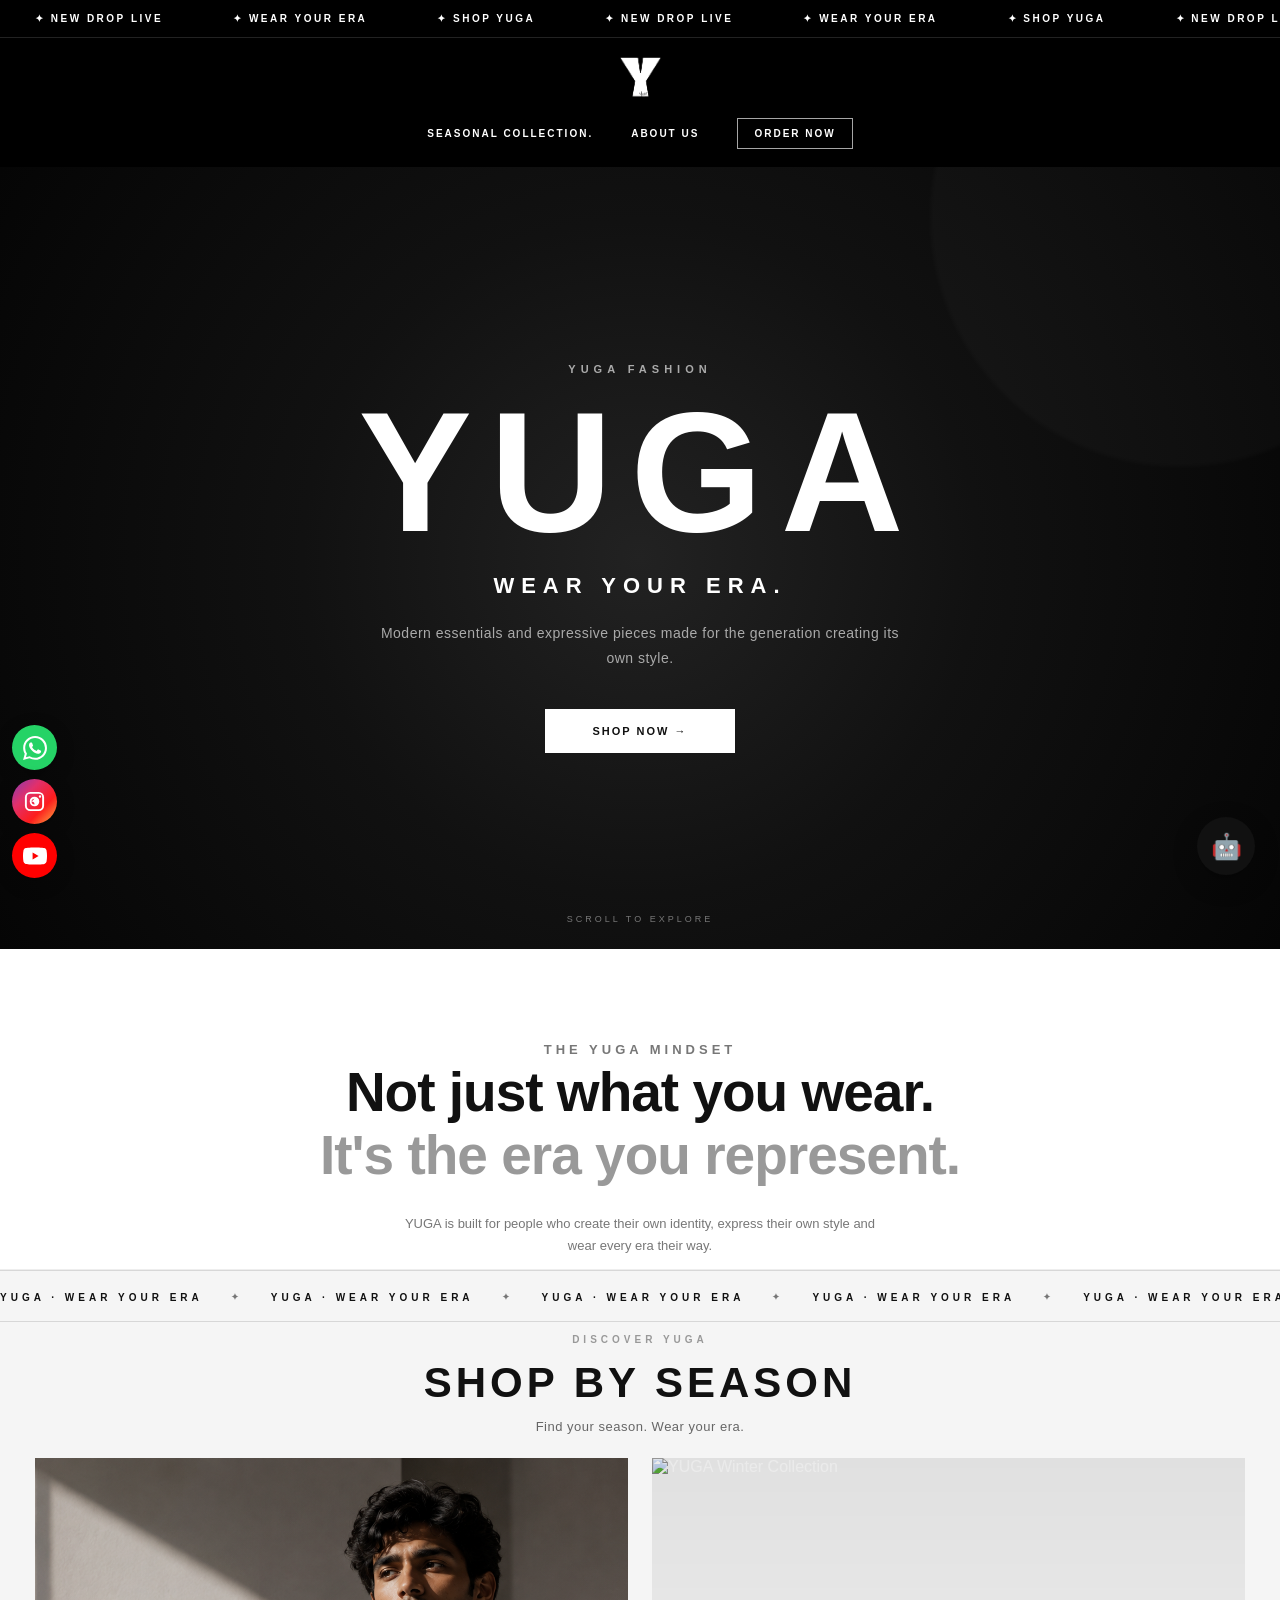
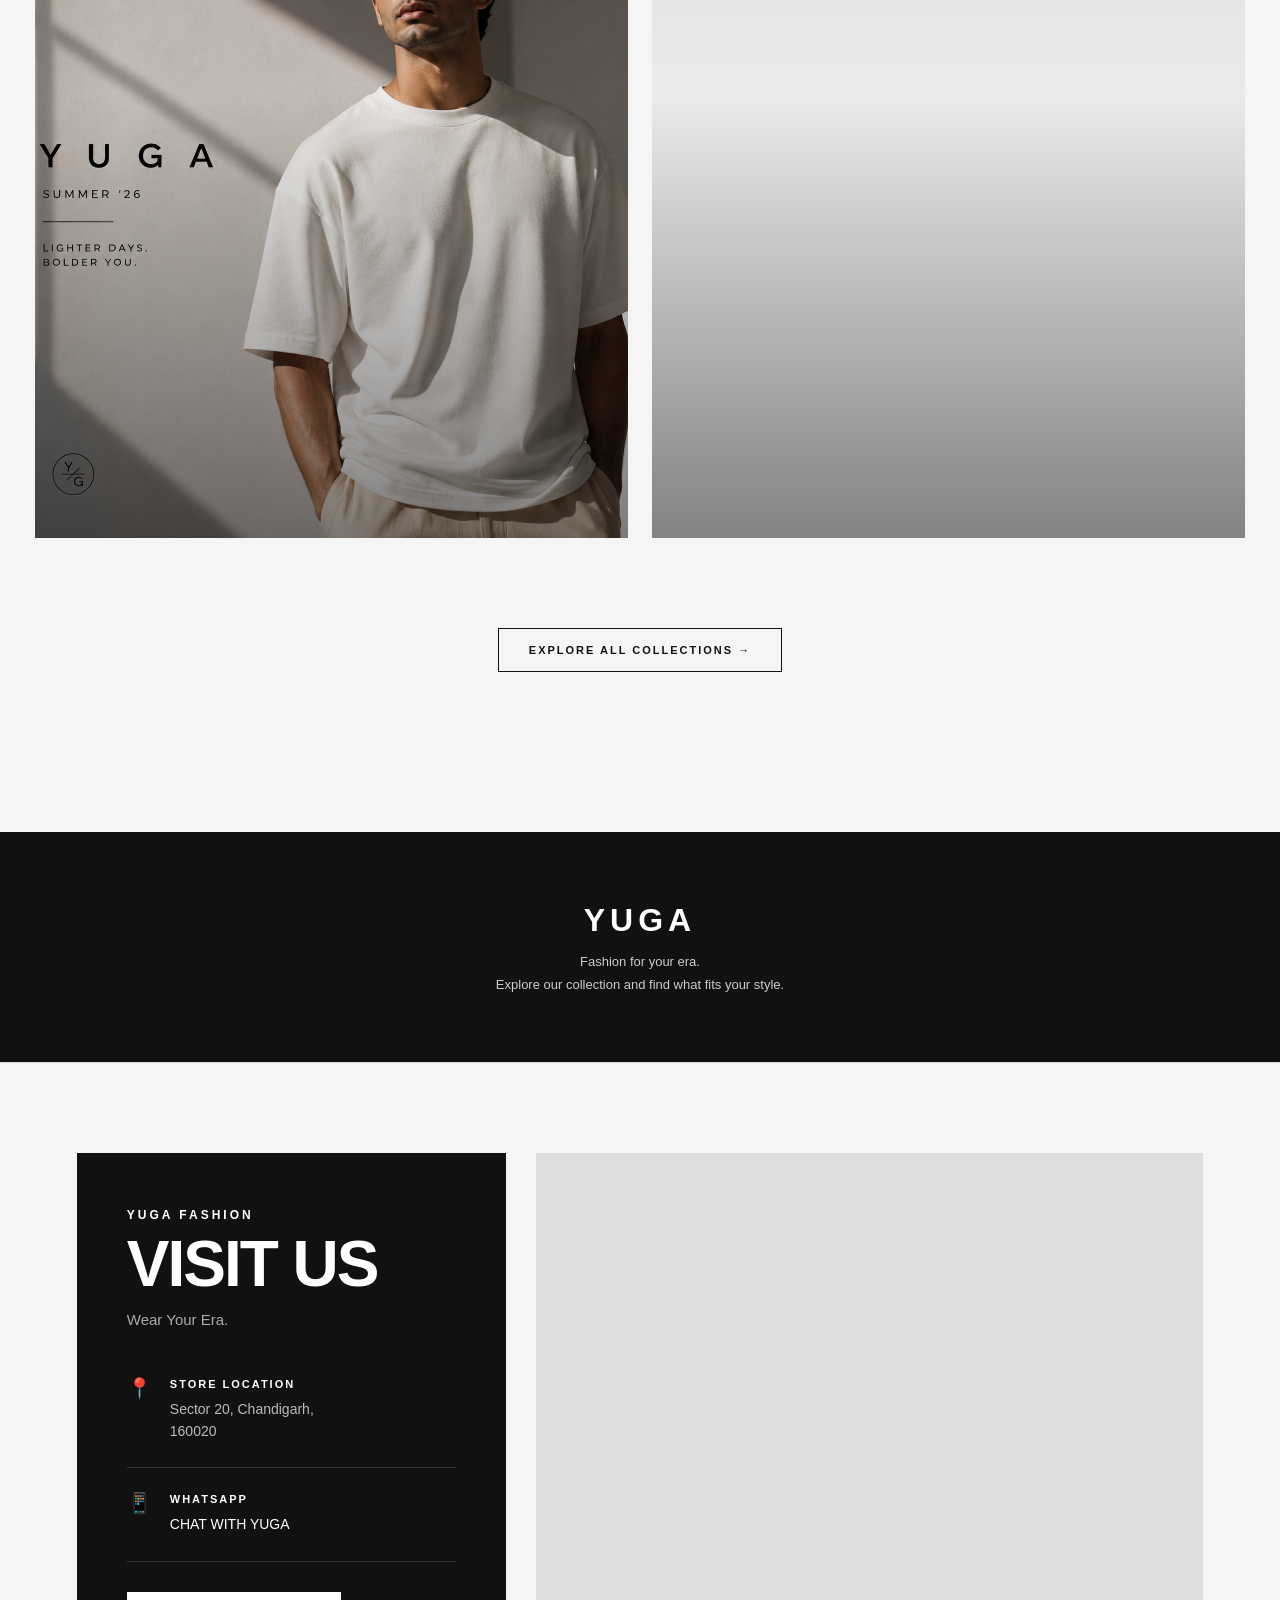
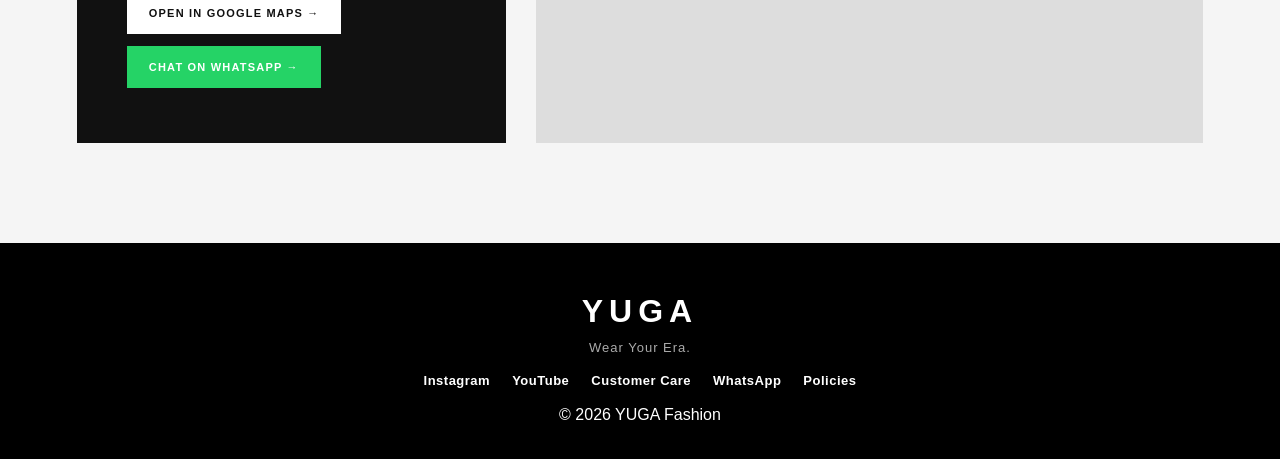
==== commit f3816cb6: "Update index.html" ====
--- a/index.html
+++ b/index.html
@@ -1603,7 +1603,7 @@
                 aria-label="Open YUGA Winter '26 collection"
             >
                 <img
-                    src="YUGA H20.png"
+                    src="YUGA H22.png"
                     alt="YUGA Winter Collection"
                     class="collection-image"
                 >
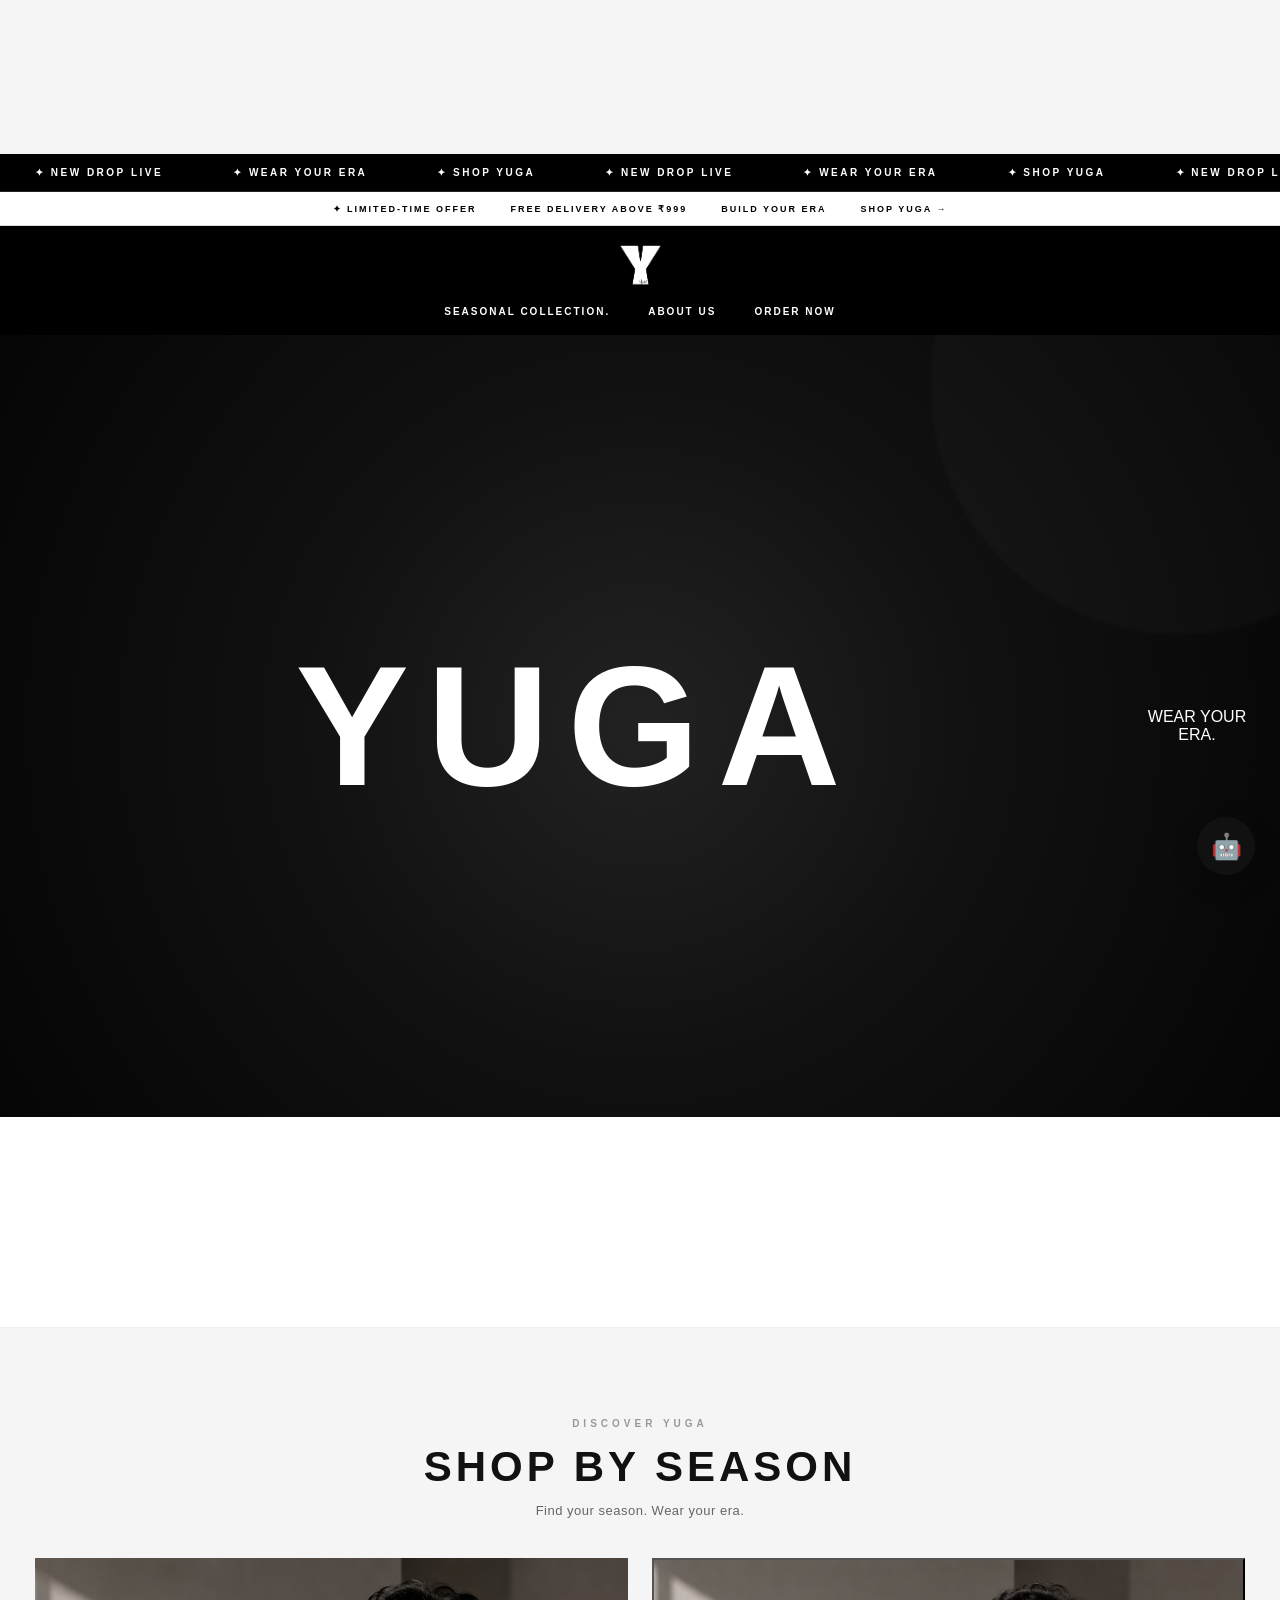
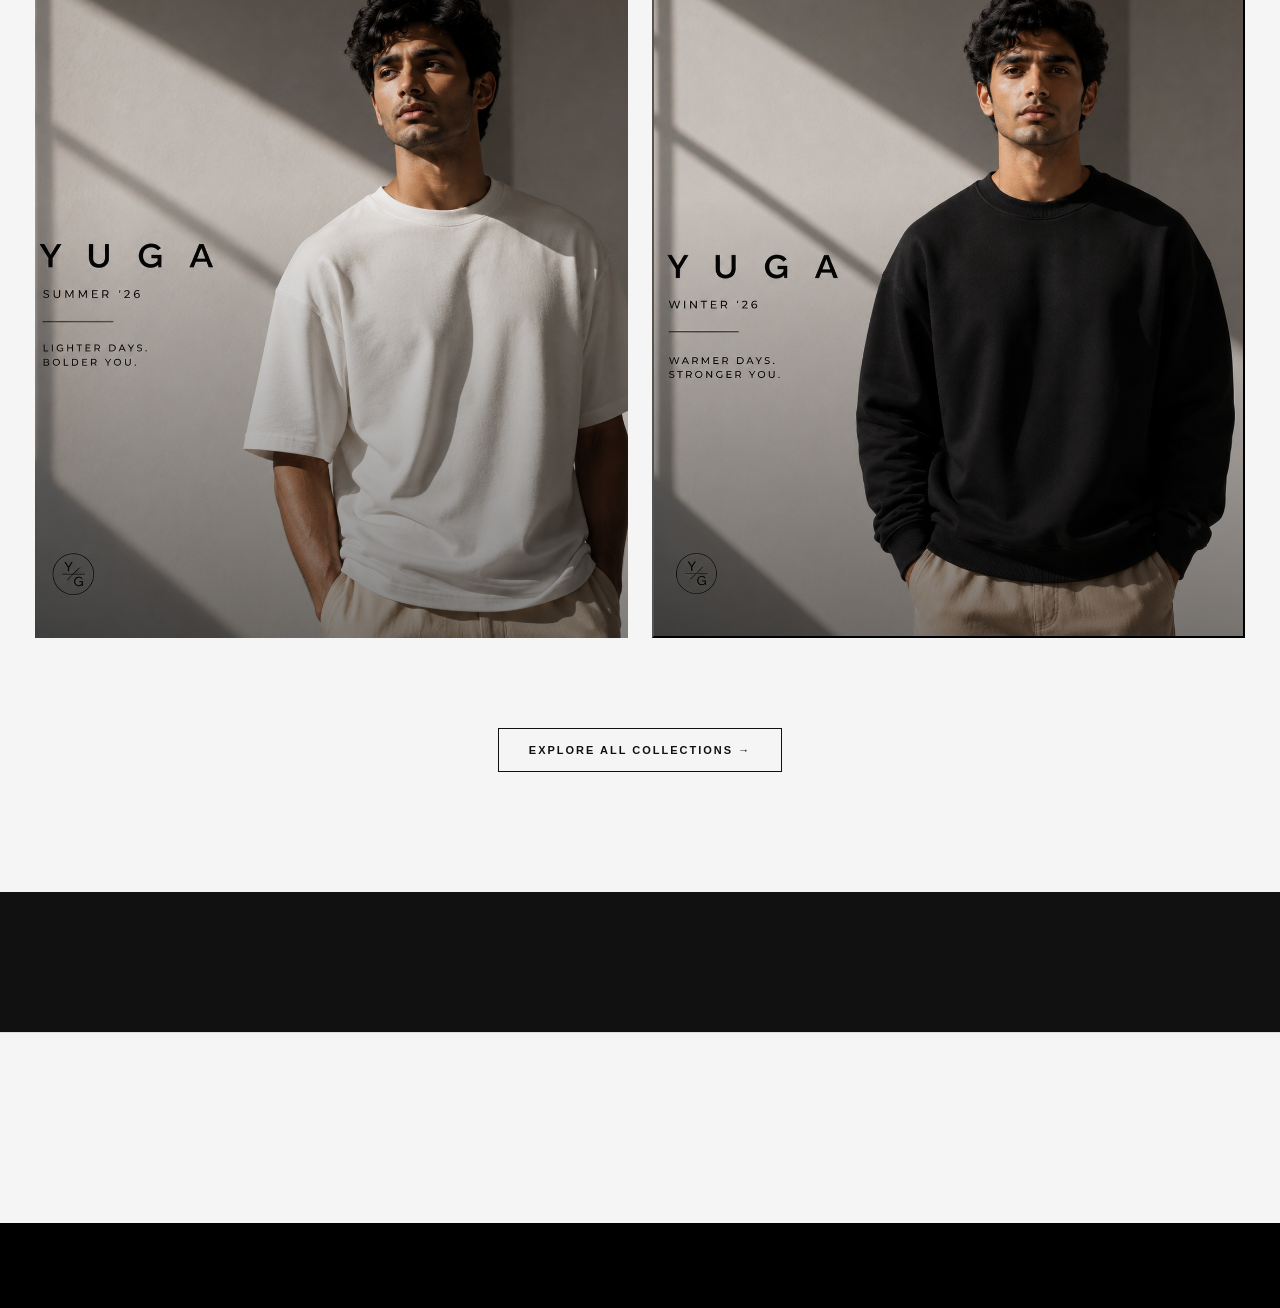
==== commit 6771b0dc: "Update index.html" ====
--- a/index.html
+++ b/index.html
@@ -3,2907 +3,1690 @@
 
 <head>
 
-    <meta charset="UTF-8">
-
-    <meta
-        name="viewport"
-        content="width=device-width, initial-scale=1.0"
+<meta charset="UTF-8">
+
+<meta name="viewport" content="width=device-width, initial-scale=1.0">
+
+<title>YUGA Fashion | Wear Your Era</title>
+
+<link rel="icon" type="image/png" href="Y Falvion.png">
+
+<link rel="stylesheet" href="style.css">
+
+<style>
+
+/* =========================================================
+   EXISTING YUGA CUSTOM STYLES
+   ========================================================= */
+
+.announcement-track {
+    flex-shrink: 0;
+}
+
+.hero-premium h1 {
+    max-width: 100%;
+    overflow: visible;
+}
+
+.yuga-main-nav {
+    display: flex;
+    align-items: center;
+    justify-content: center;
+    gap: 38px;
+    padding: 0 20px 18px;
+    background: #000;
+}
+
+.yuga-main-nav a {
+    color: #fff;
+    text-decoration: none;
+    font-size: 10px;
+    font-weight: 700;
+    letter-spacing: 2px;
+    text-transform: uppercase;
+    position: relative;
+    transition: opacity .25s ease, transform .25s ease;
+}
+
+.yuga-main-nav a:hover {
+    opacity: .65;
+    transform: translateY(-1px);
+}
+
+.collection-showcase {
+    display: grid !important;
+    grid-template-columns: repeat(2, minmax(0, 1fr)) !important;
+    gap: 24px !important;
+    width: 100%;
+    max-width: 1500px;
+    margin: 0 auto;
+}
+
+.collection-showcase .collection-panel {
+    position: relative;
+    width: 100%;
+    height: 680px !important;
+    min-height: 680px !important;
+    overflow: hidden;
+    display: block;
+    text-decoration: none;
+    color: #fff;
+}
+
+.collection-showcase .collection-panel .collection-image {
+    width: 100%;
+    height: 100%;
+    min-height: 100%;
+    object-fit: cover;
+    display: block;
+    transition: transform .7s ease;
+}
+
+
+/* =========================================================
+   NEW — YUGA OFFER BAR
+   ========================================================= */
+
+.yuga-offer-bar {
+    position: relative;
+    z-index: 1000;
+    width: 100%;
+    min-height: 34px;
+    display: flex;
+    align-items: center;
+    justify-content: center;
+    overflow: hidden;
+    background: #fff;
+    color: #000;
+    border-bottom: 1px solid #d8d8d8;
+    text-decoration: none;
+    cursor: pointer;
+}
+
+.yuga-offer-track {
+    display: flex;
+    align-items: center;
+    justify-content: center;
+    gap: 34px;
+    width: max-content;
+    white-space: nowrap;
+    padding: 8px 20px;
+    font-size: 9px;
+    font-weight: 800;
+    letter-spacing: 2px;
+    text-transform: uppercase;
+}
+
+.yuga-offer-track span {
+    display: inline-flex;
+    align-items: center;
+    gap: 8px;
+    transition: opacity .25s ease;
+}
+
+.yuga-offer-bar:hover .yuga-offer-track span {
+    opacity: .6;
+}
+
+
+/* =========================================================
+   EXISTING WINTER COMING SOON OVERLAY
+   ========================================================= */
+
+.winter-coming-overlay {
+    position: fixed;
+    inset: 0;
+    z-index: 99999;
+    display: flex;
+    align-items: center;
+    justify-content: center;
+    padding: 30px;
+    background: rgba(0, 0, 0, .94);
+    opacity: 0;
+    visibility: hidden;
+    pointer-events: none;
+    transition: opacity .4s ease, visibility .4s ease;
+}
+
+.winter-coming-overlay.active {
+    opacity: 1;
+    visibility: visible;
+    pointer-events: auto;
+}
+
+.winter-snow-field {
+    position: absolute;
+    inset: 0;
+    overflow: hidden;
+    pointer-events: none;
+}
+
+.winter-coming-close {
+    position: absolute;
+    top: 24px;
+    right: 28px;
+    z-index: 5;
+    width: 42px;
+    height: 42px;
+    border: 1px solid rgba(255,255,255,.35);
+    border-radius: 50%;
+    background: rgba(255,255,255,.05);
+    color: #fff;
+    font-size: 27px;
+    line-height: 1;
+    cursor: pointer;
+    transition: background .25s ease, transform .25s ease;
+}
+
+.winter-coming-close:hover {
+    background: rgba(255,255,255,.14);
+    transform: rotate(90deg);
+}
+
+.winter-coming-content {
+    position: relative;
+    z-index: 4;
+    text-align: center;
+    color: #fff;
+}
+
+.winter-coming-season {
+    margin: 0 0 16px;
+    font-size: 10px;
+    font-weight: 700;
+    letter-spacing: 4px;
+}
+
+.winter-coming-title {
+    margin: 0;
+    font-size: clamp(48px, 9vw, 110px);
+    line-height: .9;
+    letter-spacing: -3px;
+    font-weight: 900;
+}
+
+.winter-coming-subtitle {
+    margin: 22px 0 0;
+    font-size: 12px;
+    letter-spacing: 3px;
+    text-transform: uppercase;
+    opacity: .7;
+}
+
+
+/* =========================================================
+   NEW — EXIT INTENT POPUP
+   ========================================================= */
+
+.yuga-exit-overlay {
+    position: fixed;
+    inset: 0;
+    z-index: 99990;
+    display: flex;
+    align-items: center;
+    justify-content: center;
+    padding: 24px;
+    background: rgba(0, 0, 0, .76);
+    backdrop-filter: blur(8px);
+    -webkit-backdrop-filter: blur(8px);
+
+    opacity: 0;
+    visibility: hidden;
+    pointer-events: none;
+
+    transition:
+        opacity .35s ease,
+        visibility .35s ease;
+}
+
+.yuga-exit-overlay.active {
+    opacity: 1;
+    visibility: visible;
+    pointer-events: auto;
+}
+
+.yuga-exit-card {
+    position: relative;
+    width: min(560px, 100%);
+    padding: 54px 48px 44px;
+    background: #fff;
+    color: #000;
+    border: 1px solid #d7d7d7;
+    box-shadow: 0 30px 100px rgba(0,0,0,.35);
+
+    transform: translateY(22px) scale(.97);
+    transition: transform .4s cubic-bezier(.2,.8,.2,1);
+}
+
+.yuga-exit-overlay.active .yuga-exit-card {
+    transform: translateY(0) scale(1);
+}
+
+.yuga-exit-close {
+    position: absolute;
+    top: 17px;
+    right: 18px;
+
+    width: 38px;
+    height: 38px;
+
+    border: 1px solid #d0d0d0;
+    border-radius: 50%;
+
+    background: #fff;
+    color: #000;
+
+    font-size: 23px;
+    line-height: 1;
+
+    cursor: pointer;
+
+    transition:
+        background .25s ease,
+        color .25s ease,
+        transform .25s ease;
+}
+
+.yuga-exit-close:hover {
+    background: #000;
+    color: #fff;
+    transform: rotate(90deg);
+}
+
+.yuga-exit-eyebrow {
+    margin: 0 0 16px;
+
+    font-size: 9px;
+    font-weight: 800;
+    letter-spacing: 3px;
+    text-transform: uppercase;
+
+    opacity: .55;
+}
+
+.yuga-exit-title {
+    margin: 0;
+
+    max-width: 470px;
+
+    font-size: clamp(34px, 6vw, 56px);
+    line-height: .95;
+    letter-spacing: -2px;
+    font-weight: 900;
+}
+
+.yuga-exit-offer {
+    display: inline-flex;
+    align-items: center;
+
+    margin: 28px 0 18px;
+    padding: 13px 16px;
+
+    background: #000;
+    color: #fff;
+
+    font-size: 10px;
+    font-weight: 800;
+    letter-spacing: 2px;
+    text-transform: uppercase;
+}
+
+.yuga-exit-text {
+    margin: 0;
+    max-width: 420px;
+
+    font-size: 13px;
+    line-height: 1.7;
+    color: #333;
+}
+
+.yuga-exit-button {
+    display: inline-flex;
+    align-items: center;
+    justify-content: center;
+
+    margin-top: 28px;
+
+    min-height: 48px;
+    padding: 0 25px;
+
+    background: #000;
+    color: #fff;
+
+    text-decoration: none;
+
+    font-size: 10px;
+    font-weight: 800;
+    letter-spacing: 2px;
+    text-transform: uppercase;
+
+    transition:
+        background .25s ease,
+        transform .25s ease;
+}
+
+.yuga-exit-button:hover {
+    background: #222;
+    transform: translateY(-2px);
+}
+
+.yuga-exit-note {
+    margin: 18px 0 0;
+
+    font-size: 9px;
+    line-height: 1.5;
+    letter-spacing: 1px;
+    color: #777;
+}
+
+
+/* =========================================================
+   MOBILE
+   ========================================================= */
+
+@media (max-width: 768px) {
+
+    .yuga-main-nav {
+        gap: 20px;
+        padding-left: 12px;
+        padding-right: 12px;
+    }
+
+    .yuga-main-nav a {
+        font-size: 8px;
+        letter-spacing: 1.5px;
+    }
+
+    .collection-showcase {
+        grid-template-columns: 1fr !important;
+        gap: 18px !important;
+    }
+
+    .collection-showcase .collection-panel {
+        height: 560px !important;
+        min-height: 560px !important;
+    }
+
+    .yuga-offer-bar {
+        min-height: 31px;
+    }
+
+    .yuga-offer-track {
+        gap: 24px;
+        padding: 7px 15px;
+        font-size: 8px;
+        letter-spacing: 1.5px;
+    }
+
+    .yuga-exit-overlay {
+        padding: 16px;
+    }
+
+    .yuga-exit-card {
+        padding: 48px 25px 30px;
+    }
+
+    .yuga-exit-title {
+        font-size: 38px;
+        letter-spacing: -1.5px;
+    }
+
+    .yuga-exit-offer {
+        margin-top: 24px;
+        font-size: 8px;
+        letter-spacing: 1.5px;
+    }
+
+    .yuga-exit-text {
+        font-size: 12px;
+    }
+
+    .yuga-exit-button {
+        width: 100%;
+    }
+
+    .winter-coming-close {
+        top: 16px;
+        right: 16px;
+    }
+}
+
+</style>
+
+</head>
+
+
+<body>
+
+<canvas id="yugaWaveCanvas"></canvas>
+
+
+<!-- =========================================================
+     EXISTING ANNOUNCEMENT TICKER
+     ========================================================= -->
+
+<div class="yuga-announcement">
+
+    <div class="announcement-track">
+
+        <span>✦ NEW DROP LIVE</span>
+        <span>✦ WEAR YOUR ERA</span>
+        <span>✦ SHOP YUGA</span>
+
+        <span>✦ NEW DROP LIVE</span>
+        <span>✦ WEAR YOUR ERA</span>
+        <span>✦ SHOP YUGA</span>
+
+        <span>✦ NEW DROP LIVE</span>
+        <span>✦ WEAR YOUR ERA</span>
+        <span>✦ SHOP YUGA</span>
+
+        <span>✦ NEW DROP LIVE</span>
+        <span>✦ WEAR YOUR ERA</span>
+        <span>✦ SHOP YUGA</span>
+
+    </div>
+
+</div>
+
+
+<!-- =========================================================
+     NEW OFFER BAR
+     ========================================================= -->
+
+<a
+    href="#collections"
+    class="yuga-offer-bar"
+    aria-label="Shop YUGA and get free delivery above 999 rupees"
+>
+
+    <div class="yuga-offer-track">
+
+        <span>✦ LIMITED-TIME OFFER</span>
+
+        <span>FREE DELIVERY ABOVE ₹999</span>
+
+        <span>BUILD YOUR ERA</span>
+
+        <span>SHOP YUGA →</span>
+
+    </div>
+
+</a>
+
+
+<!-- =========================================================
+     HEADER
+     ========================================================= -->
+
+<header>
+
+    <a href="index.html">
+
+        <img
+            src="Logo.png"
+            alt="YUGA Fashion"
+        >
+
+    </a>
+
+</header>
+
+
+<!-- =========================================================
+     MAIN NAVIGATION
+     ========================================================= -->
+
+<nav class="yuga-main-nav">
+
+    <a href="#collections">
+        Seasonal Collection.
+    </a>
+
+    <a href="About us.html">
+        About Us
+    </a>
+
+    <a
+        href="https://wa.me/917888759939"
+        target="_blank"
+        rel="noopener noreferrer"
+        class="nav-order"
     >
-
-    <title>YUGA Fashion | Wear Your Era</title>
-
-    <link
-        rel="icon"
-        type="image/png"
-        href="Y Falvion.png"
-    >
-
-    <link
-        rel="stylesheet"
-        href="style.css"
-    >
-
-    <style>
-
-        /* =====================================================
-           INDEX PAGE ONLY - MOBILE + COLLECTION FIXES
-        ====================================================== */
-
-        .announcement-track {
-            flex-shrink: 0;
-        }
-
-
-        /* =====================================================
-           HERO MOBILE FIX
-        ====================================================== */
-
-        .hero-premium h1 {
-            max-width: 100%;
-            overflow: visible;
-        }
-
-
-        /* =====================================================
-           YUGA TOP NAVIGATION
-        ====================================================== */
-
-        .yuga-main-nav {
-
-            display: flex;
-
-            align-items: center;
-
-            justify-content: center;
-
-            gap: 38px;
-
-            padding: 0 20px 18px;
-
-            background: #000;
-
-        }
-
-
-        .yuga-main-nav a {
-
-            color: #fff;
-
-            text-decoration: none;
-
-            font-size: 10px;
-
-            font-weight: 700;
-
-            letter-spacing: 2px;
-
-            text-transform: uppercase;
-
-            position: relative;
-
-            transition:
-                opacity 0.25s ease,
-                transform 0.25s ease;
-
-        }
-
-
-        .yuga-main-nav a::after {
-
-            content: "";
-
-            position: absolute;
-
-            left: 0;
-
-            bottom: -6px;
-
-            width: 0;
-
-            height: 1px;
-
-            background: #fff;
-
-            transition:
-                width 0.25s ease;
-
-        }
-
-
-        .yuga-main-nav a:hover {
-
-            opacity: 0.7;
-
-            transform: translateY(-1px);
-
-        }
-
-
-        .yuga-main-nav a:hover::after {
-
-            width: 100%;
-
-        }
-
-
-        .yuga-main-nav .nav-order {
-
-            padding:
-                9px 16px;
-
-            border:
-                1px solid rgba(255,255,255,0.65);
-
-        }
-
-
-        .yuga-main-nav .nav-order::after {
-
-            display: none;
-
-        }
-
-
-        .yuga-main-nav .nav-order:hover {
-
-            background: #fff;
-
-            color: #000;
-
-            opacity: 1;
-
-        }
-
-
-        /* =====================================================
-           HERO MOBILE FIX
-        ====================================================== */
-
-        @media (max-width: 800px) {
-
-            .hero-premium {
-
-                min-height:
-                    calc(100svh - 145px);
-
-                padding:
-                    60px 15px 80px;
-
-            }
-
-            .hero-premium-content {
-
-                width: 100%;
-
-                max-width: 100%;
-
-            }
-
-            .hero-premium h1 {
-
-                font-size:
-                    clamp(58px, 19vw, 100px);
-
-                letter-spacing:
-                    clamp(3px, 2vw, 9px);
-
-                line-height: 0.9;
-
-                white-space: nowrap;
-
-            }
-
-            .hero-tagline {
-
-                letter-spacing: 3px;
-
-            }
-
-            .hero-description {
-
-                max-width: 500px;
-
-                padding: 0 10px;
-
-            }
-
-
-            /* =================================================
-               MOBILE NAV - INCREASED SIZE
-            ================================================== */
-
-            .yuga-main-nav {
-
-                gap: 18px;
-
-                padding:
-                    0 12px 16px;
-
-                flex-wrap: wrap;
-
-            }
-
-
-            .yuga-main-nav a {
-
-                font-size: 10px;
-
-                letter-spacing: 1.4px;
-
-                white-space: nowrap;
-
-            }
-
-
-            .yuga-main-nav .nav-order {
-
-                padding:
-                    8px 12px;
-
-            }
-
-        }
-
-
-        /* =====================================================
-           SMALLER PHONES
-        ====================================================== */
-
-        @media (max-width: 500px) {
-
-            .hero-premium {
-
-                min-height:
-                    calc(100svh - 140px);
-
-                padding:
-                    50px 15px 75px;
-
-            }
-
-            .hero-premium h1 {
-
-                font-size:
-                    clamp(52px, 18vw, 72px);
-
-                letter-spacing: 4px;
-
-                line-height: 0.95;
-
-            }
-
-            .hero-eyebrow {
-
-                font-size: 8px;
-
-                letter-spacing: 3px;
-
-                margin-bottom: 18px;
-
-            }
-
-            .hero-tagline {
-
-                font-size: 11px;
-
-                letter-spacing: 2.5px;
-
-                margin-top: 22px;
-
-            }
-
-            .hero-description {
-
-                font-size: 11px;
-
-                line-height: 1.7;
-
-                max-width: 320px;
-
-                margin-top: 17px;
-
-            }
-
-            .hero-shop-button {
-
-                width: 100%;
-
-                max-width: 270px;
-
-                margin-top: 28px;
-
-            }
-
-            .hero-scroll {
-
-                bottom: 18px;
-
-                font-size: 8px;
-
-                letter-spacing: 2px;
-
-            }
-
-
-            /* =================================================
-               SMALL MOBILE NAV - BIGGER + READABLE
-            ================================================== */
-
-            .yuga-main-nav {
-
-                gap: 13px;
-
-                padding:
-                    0 8px 14px;
-
-                flex-wrap: wrap;
-
-            }
-
-
-            .yuga-main-nav a {
-
-                font-size: 9px;
-
-                letter-spacing: 1px;
-
-                font-weight: 800;
-
-            }
-
-
-            .yuga-main-nav .nav-order {
-
-                padding:
-                    7px 10px;
-
-                font-size: 9px;
-
-            }
-
-        }
-
-
-        /* =====================================================
-           VERY SMALL PHONES
-        ====================================================== */
-
-        @media (max-width: 380px) {
-
-            .hero-premium h1 {
-
-                font-size: 50px;
-
-                letter-spacing: 3px;
-
-            }
-
-            .hero-tagline {
-
-                font-size: 10px;
-
-                letter-spacing: 2px;
-
-            }
-
-
-            /* KEEP NAV READABLE ON VERY SMALL PHONES */
-
-            .yuga-main-nav {
-
-                gap: 9px;
-
-                padding:
-                    0 6px 12px;
-
-            }
-
-            .yuga-main-nav a {
-
-                font-size: 8px;
-
-                letter-spacing: 0.7px;
-
-                font-weight: 800;
-
-            }
-
-            .yuga-main-nav .nav-order {
-
-                padding:
-                    6px 8px;
-
-                font-size: 8px;
-
-            }
-
-        }
-
-
-        /* =====================================================
-           FLOATING SOCIAL BUTTONS
-        ====================================================== */
-
-        .floating-social {
-
-            position: fixed;
-
-            left: 12px;
-
-            bottom: 22px;
-
-            display: flex;
-
-            flex-direction: column;
-
-            gap: 9px;
-
-            z-index: 9998;
-
-        }
-
-
-        .floating-social-link {
-
-            width: 45px;
-
-            height: 45px;
-
-            border-radius: 50%;
-
-            display: flex;
-
-            align-items: center;
-
-            justify-content: center;
-
-            text-decoration: none;
-
-            box-shadow:
-                0 5px 18px rgba(0, 0, 0, 0.28);
-
-            transition:
-                transform 0.25s ease,
-                box-shadow 0.25s ease;
-
-            -webkit-tap-highlight-color: transparent;
-
-        }
-
-
-        /* =====================================================
-           WHATSAPP
-        ====================================================== */
-
-        .whatsapp-float {
-
-            background: #25D366;
-
-        }
-
-
-        .whatsapp-float svg {
-
-            width: 24px;
-
-            height: 24px;
-
-            fill: white;
-
-        }
-
-
-        /* =====================================================
-           INSTAGRAM
-        ====================================================== */
-
-        .instagram-float {
-
-            background:
-                linear-gradient(
-                    135deg,
-                    #833AB4,
-                    #E1306C,
-                    #FD1D1D,
-                    #FCAF45
-                );
-
-        }
-
-
-        .instagram-float svg {
-
-            width: 23px;
-
-            height: 23px;
-
-            fill: white;
-
-        }
-
-
-        /* =====================================================
-           YOUTUBE
-        ====================================================== */
-
-        .youtube-float {
-
-            background: #FF0000;
-
-        }
-
-
-        .youtube-float svg {
-
-            width: 24px;
-
-            height: 24px;
-
-            fill: white;
-
-        }
-
-
-        /* =====================================================
-           HOVER
-        ====================================================== */
-
-        .floating-social-link:hover {
-
-            transform: scale(1.12);
-
-            box-shadow:
-                0 8px 24px rgba(0, 0, 0, 0.35);
-
-        }
-
-
-        /* =====================================================
-           MOBILE SIZE
-        ====================================================== */
-
-        @media (max-width: 550px) {
-
-            .floating-social {
-
-                left: 10px;
-
-                bottom: 18px;
-
-                gap: 8px;
-
-            }
-
-            .floating-social-link {
-
-                width: 42px;
-
-                height: 42px;
-
-            }
-
-            .whatsapp-float svg {
-
-                width: 22px;
-
-                height: 22px;
-
-            }
-
-            .instagram-float svg {
-
-                width: 21px;
-
-                height: 21px;
-
-            }
-
-            .youtube-float svg {
-
-                width: 22px;
-
-                height: 22px;
-
-            }
-
-        }
-
-
-        /* =====================================================
-           VERY SMALL PHONES
-        ====================================================== */
-
-        @media (max-width: 380px) {
-
-            .floating-social {
-
-                left: 8px;
-
-                bottom: 15px;
-
-            }
-
-            .floating-social-link {
-
-                width: 38px;
-
-                height: 38px;
-
-            }
-
-            .whatsapp-float svg {
-
-                width: 20px;
-
-                height: 20px;
-
-            }
-
-            .instagram-float svg {
-
-                width: 19px;
-
-                height: 19px;
-
-            }
-
-            .youtube-float svg {
-
-                width: 20px;
-
-                height: 20px;
-
-            }
-
-        }
-
-
-        /* =====================================================
-           COLLECTION LAYOUT FIX
-        ====================================================== */
-
-        .collection-showcase {
-
-            display: grid !important;
-
-            grid-template-columns:
-                repeat(3, minmax(0, 1fr)) !important;
-
-            gap: 18px !important;
-
-            width: 100%;
-
-        }
-
-
-        .collection-showcase .collection-panel {
-
-            position: relative;
-
-            width: 100%;
-
-            height: 560px;
-
-            min-height: 560px;
-
-            overflow: hidden;
-
-            display: block;
-
-            text-decoration: none;
-
-            color: #fff;
-
-        }
-
-
-        .collection-showcase
-        .collection-panel
-        .collection-image {
-
-            width: 100%;
-
-            height: 100%;
-
-            min-height: 100%;
-
-            object-fit: cover;
-
-            display: block;
-
-            transition:
-                transform 0.7s ease;
-
-        }
-
-
-        .collection-showcase
-        .collection-panel:hover
-        .collection-image {
-
-            transform: scale(1.05);
-
-        }
-
-
-        /* =====================================================
-           TABLET
-        ====================================================== */
-
-        @media (max-width: 1100px) {
-
-            .collection-showcase {
-
-                grid-template-columns:
-                    repeat(2, minmax(0, 1fr)) !important;
-
-            }
-
-            .collection-showcase
-            .collection-panel {
-
-                height: 520px !important;
-
-                min-height: 520px !important;
-
-            }
-
-        }
-
-
-        /* =====================================================
-           MOBILE
-        ====================================================== */
-
-        @media (max-width: 650px) {
-
-            .collection-showcase {
-
-                grid-template-columns: 1fr !important;
-
-                gap: 16px !important;
-
-            }
-
-            .collection-showcase
-            .collection-panel {
-
-                height: 480px !important;
-
-                min-height: 480px !important;
-
-            }
-
-        }
-
-
-        /* =====================================================
-           SMALL MOBILE COLLECTIONS
-        ====================================================== */
-
-        @media (max-width: 450px) {
-
-            .collection-showcase
-            .collection-panel {
-
-                height: 430px !important;
-
-                min-height: 430px !important;
-
-            }
-
-        }
-
-
-        /* =====================================================
-           TOUCH EFFECT
-        ====================================================== */
-
-        .collection-panel.touch-active
-        .collection-image {
-
-            transform: scale(1.05);
-
-        }
-
-
-        /* =====================================================
-           YUGA SEA WAVE CURSOR
-        ====================================================== */
-
-        #yugaWaveCanvas {
-
-            position: fixed;
-
-            inset: 0;
-
-            width: 100%;
-
-            height: 100%;
-
-            pointer-events: none;
-
-            z-index: 9996;
-
-        }
-
-
-        /* =====================================================
-           REDUCED MOTION
-        ====================================================== */
-
-        @media (prefers-reduced-motion: reduce) {
-
-            #yugaWaveCanvas {
-
-                display: none;
-
-            }
-
-
-        }
-
-
-
-        /* =====================================================
-           TIGHTER MINDSET / COLLECTION FLOW
-        ====================================================== */
-        .brand-statement {
-            min-height: auto !important;
-            height: auto !important;
-            padding-top: 65px !important;
-            padding-bottom: 12px !important;
-            margin-top: 0 !important;
-            margin-bottom: 0 !important;
-        }
-
-        .collections-section {
-            padding-top: 0 !important;
-            margin-top: 0 !important;
-        }
-
-        /* =====================================================
-           COLLECTION SPACING FIX
-        ====================================================== */
-
-        .collections-section {
-            padding-top: 0 !important;
-            margin-top: 0 !important;
-            padding-bottom: 60px !important;
-        }
-
-        .brand-statement {
-            margin-bottom: 0 !important;
-            padding-bottom: 12px !important;
-        }
-
-        .yuga-marquee {
-            margin-top: 0 !important;
-            margin-bottom: 12px !important;
-        }
-
-        .collections-section .collection-heading {
-            margin-top: 0 !important;
-            margin-bottom: 24px !important;
-            padding-top: 0 !important;
-            padding-bottom: 0 !important;
-        }
-
-        /* Keep the full model head visible while making the season cards larger */
-        .collection-showcase .collection-panel {
-            height: 800px !important;
-            min-height: 800px !important;
-        }
-
-        .collection-showcase .collection-panel .collection-image {
-            object-position: center top !important;
-        }
-
-        /* =====================================================
-           SEASON COLLECTION — 2 LARGE CARDS
-        ====================================================== */
-
-        .collection-showcase {
-            display: grid !important;
-            grid-template-columns: repeat(2, minmax(0, 1fr)) !important;
-            gap: 24px !important;
-            width: 100%;
-            max-width: 1500px;
-            margin: 0 auto;
-        }
-
-        .collection-showcase .collection-panel {
-            position: relative;
-            width: 100%;
-            height: 680px !important;
-            min-height: 680px !important;
-            overflow: hidden;
-            display: block;
-            text-decoration: none;
-            color: #fff;
-        }
-
-        .collection-showcase .collection-panel .collection-image {
-            width: 100%;
-            height: 100%;
-            min-height: 100%;
-            object-fit: cover;
-            display: block;
-            transition: transform 0.7s ease;
-        }
-
-        .collection-showcase .collection-panel:hover .collection-image {
-            transform: scale(1.045);
-        }
-
-        .seasonal-panel {
-            border: 0;
-            padding: 0;
-            font: inherit;
-            cursor: pointer;
-            text-align: inherit;
-            appearance: none;
-            -webkit-appearance: none;
-            background: transparent;
-        }
-
-        .seasonal-panel .seasonal-overlay {
-            background:
-                linear-gradient(
-                    to top,
-                    rgba(0,0,0,0.78) 0%,
-                    rgba(0,0,0,0.25) 45%,
-                    rgba(0,0,0,0.02) 100%
-                );
-        }
-
-        .seasonal-panel .collection-overlay h3 {
-            font-size: clamp(42px, 5vw, 76px);
-            letter-spacing: 5px;
-        }
-
-        .seasonal-panel .collection-overlay p {
-            font-size: 11px;
-            letter-spacing: 3px;
-        }
-
-        @media (max-width: 800px) {
-            .collection-showcase {
-                grid-template-columns: 1fr !important;
-                gap: 18px !important;
-            }
-
-            .collection-showcase .collection-panel {
-                height: 620px !important;
-                min-height: 620px !important;
-            }
-
-            .seasonal-panel .collection-overlay h3 {
-                font-size: clamp(40px, 13vw, 64px);
-            }
-        }
-
-        @media (max-width: 450px) {
-            .collection-showcase .collection-panel {
-                height: 560px !important;
-                min-height: 560px !important;
-            }
-        }
-
-
-
-        /* =====================================================
-           YUGA PREMIUM MOTION SYSTEM
-        ====================================================== */
-
-        .hero-premium-content {
-            opacity: 0;
-            animation: yugaHeroIn 1.2s cubic-bezier(.16,1,.3,1) .12s forwards;
-        }
-
-        .hero-premium::before {
-            animation: yugaHeroImage 12s ease-out both;
-        }
-
-        .hero-scroll {
-            animation: yugaScrollPulse 2.2s ease-in-out 1.4s infinite;
-        }
-
-        @keyframes yugaHeroIn {
-            from { opacity: 0; transform: translateY(35px); filter: blur(8px); }
-            to { opacity: 1; transform: translateY(0); filter: blur(0); }
-        }
-
-        @keyframes yugaHeroImage {
-            from { transform: scale(1.08); }
-            to { transform: scale(1); }
-        }
-
-        @keyframes yugaScrollPulse {
-            0%, 100% { opacity: .45; transform: translateY(0); }
-            50% { opacity: 1; transform: translateY(5px); }
-        }
-
-        /* Premium scroll reveals — slightly more cinematic than the base reveal */
-        .reveal {
-            transition:
-                opacity .9s ease,
-                transform .9s cubic-bezier(.16,1,.3,1),
-                filter .9s ease;
-            transform: translateY(34px);
-            filter: blur(4px);
-        }
-
-        .reveal.visible {
-            transform: translateY(0);
-            filter: blur(0);
-        }
-
-        .collection-showcase .collection-panel {
-            transition:
-                transform .55s cubic-bezier(.16,1,.3,1),
-                box-shadow .55s ease;
-        }
-
-        .collection-showcase .collection-panel:hover {
-            transform: translateY(-6px);
-            box-shadow: 0 24px 60px rgba(0,0,0,.22);
-        }
-
-        .collection-showcase .collection-panel:hover .collection-image {
-            transform: scale(1.055);
-        }
-
-        .seasonal-panel .collection-overlay {
-            transition: background .5s ease;
-        }
-
-        .seasonal-panel .collection-overlay h3,
-        .seasonal-panel .collection-overlay p,
-        .seasonal-panel .collection-explore {
-            transition: transform .55s cubic-bezier(.16,1,.3,1), opacity .45s ease;
-        }
-
-        .seasonal-panel .collection-overlay h3 { transform: translateY(12px); }
-        .seasonal-panel .collection-overlay p { transform: translateY(10px); opacity: .75; }
-        .seasonal-panel .collection-explore { transform: translateY(14px); opacity: 0; }
-
-        .seasonal-panel:hover .collection-overlay h3,
-        .seasonal-panel:hover .collection-overlay p,
-        .seasonal-panel:hover .collection-explore {
-            transform: translateY(0);
-        }
-
-        .seasonal-panel:hover .collection-explore { opacity: 1; }
-
-        /* Moving brand strip */
-        .yuga-marquee {
-            overflow: hidden;
-            width: 100%;
-            border-top: 1px solid rgba(0,0,0,.12);
-            border-bottom: 1px solid rgba(0,0,0,.12);
-            margin: 15px 0 55px;
-            padding: 16px 0;
-            white-space: nowrap;
-        }
-
-        .yuga-marquee-track {
-            display: inline-flex;
-            align-items: center;
-            width: max-content;
-            animation: yugaMarquee 22s linear infinite;
-        }
-
-        .yuga-marquee span {
-            display: inline-flex;
-            align-items: center;
-            gap: 28px;
-            padding-right: 28px;
-            font-size: 10px;
-            font-weight: 700;
-            letter-spacing: 4px;
-            text-transform: uppercase;
-        }
-
-        .yuga-marquee span::after {
-            content: '✦';
-            font-size: 9px;
-            opacity: .55;
-        }
-
-        @keyframes yugaMarquee {
-            from { transform: translateX(0); }
-            to { transform: translateX(-50%); }
-        }
-
-        /* Smooth internal-page transition */
-        body.yuga-page-leaving {
-            animation: yugaPageOut .42s ease forwards;
-            pointer-events: none;
-        }
-
-        @keyframes yugaPageOut {
-            from { opacity: 1; transform: translateY(0); }
-            to { opacity: 0; transform: translateY(-10px); }
-        }
-
-        @media (max-width: 800px) {
-            .brand-statement {
-                min-height: auto !important;
-                padding-top: 48px !important;
-                padding-bottom: 10px !important;
-            }
-        }
-
-        /* Mobile animation tuning */
-        @media (max-width: 800px) {
-            .hero-premium-content {
-                animation-duration: 1s;
-            }
-
-            .yuga-marquee {
-                margin: 10px 0 35px;
-                padding: 13px 0;
-            }
-
-            .yuga-marquee span {
-                font-size: 9px;
-                letter-spacing: 3px;
-                padding-right: 22px;
-            }
-
-            /* Replace desktop hover-only movement with tap-friendly feedback. */
-            .collection-showcase .collection-panel:hover {
-                transform: none;
-                box-shadow: none;
-            }
-
-            .collection-showcase .collection-panel.touch-active {
-                transform: translateY(-3px);
-                box-shadow: 0 18px 40px rgba(0,0,0,.18);
-            }
-
-            .collection-showcase .collection-panel.touch-active .collection-image {
-                transform: scale(1.045);
-            }
-
-            .seasonal-panel:active .collection-overlay h3,
-            .seasonal-panel:active .collection-overlay p,
-            .seasonal-panel:active .collection-explore,
-            .seasonal-panel.touch-active .collection-overlay h3,
-            .seasonal-panel.touch-active .collection-overlay p,
-            .seasonal-panel.touch-active .collection-explore {
-                transform: translateY(0);
-            }
-
-            .seasonal-panel.touch-active .collection-explore {
-                opacity: 1;
-            }
-        }
-
-        @media (prefers-reduced-motion: reduce) {
-            .hero-premium-content,
-            .hero-premium::before,
-            .hero-scroll,
-            .yuga-marquee-track {
-                animation: none !important;
-            }
-            .hero-premium-content { opacity: 1; }
-            .reveal { transition: none !important; transform: none; filter: none; }
-            .collection-showcase .collection-panel,
-            .collection-showcase .collection-panel:hover,
-            .collection-showcase .collection-panel:hover .collection-image {
-                transform: none !important;
-                transition: none !important;
-            }
-        }
-
-    </style>
-
-
-<style>
-    /* =====================================================
-       WINTER '26 — COMING SOON SNOW REVEAL
-    ====================================================== */
-    .winter-trigger {
-        border: 0;
-        padding: 0;
-        margin: 0;
-        width: 100%;
-        font: inherit;
-        color: inherit;
-        text-align: inherit;
-        background: transparent;
-        cursor: pointer;
-    }
-
-    .winter-coming-overlay {
-        position: fixed;
-        inset: 0;
-        z-index: 99999;
-        display: flex;
-        align-items: center;
-        justify-content: center;
-        background: rgba(7, 10, 14, 0.94);
-        opacity: 0;
-        visibility: hidden;
-        pointer-events: none;
-        transition: opacity .35s ease, visibility .35s ease;
-        overflow: hidden;
-    }
-
-    .winter-coming-overlay.active {
-        opacity: 1;
-        visibility: visible;
-        pointer-events: auto;
-    }
-
-    .winter-coming-content {
-        position: relative;
-        z-index: 3;
-        text-align: center;
-        color: #fff;
-        transform: scale(.82);
-        opacity: 0;
-        transition: transform .65s cubic-bezier(.2,.8,.2,1), opacity .45s ease .12s;
-    }
-
-    .winter-coming-overlay.active .winter-coming-content {
-        transform: scale(1);
-        opacity: 1;
-    }
-
-    .winter-coming-season {
-        margin: 0 0 14px;
-        font-size: clamp(12px, 1.3vw, 17px);
-        letter-spacing: .42em;
-        font-weight: 500;
-    }
-
-    .winter-coming-title {
-        margin: 0;
-        font-size: clamp(48px, 9vw, 130px);
-        line-height: .9;
-        letter-spacing: -.045em;
-        font-weight: 800;
-        text-transform: uppercase;
-    }
-
-    .winter-coming-subtitle {
-        margin: 22px 0 0;
-        font-size: clamp(11px, 1.1vw, 15px);
-        letter-spacing: .3em;
-        text-transform: uppercase;
-        opacity: .78;
-    }
-
-    .winter-coming-close {
-        position: absolute;
-        top: 26px;
-        right: 30px;
-        z-index: 5;
-        width: 44px;
-        height: 44px;
-        border: 1px solid rgba(255,255,255,.35);
-        border-radius: 50%;
-        background: rgba(255,255,255,.05);
-        color: #fff;
-        font-size: 25px;
-        line-height: 1;
-        cursor: pointer;
-        transition: background .2s ease, transform .2s ease;
-    }
-
-    .winter-coming-close:hover {
-        background: rgba(255,255,255,.14);
-        transform: rotate(90deg);
-    }
-
-    .winter-snow-field {
-        position: absolute;
-        inset: 0;
-        z-index: 2;
-        pointer-events: none;
-        overflow: hidden;
-    }
-
-    .winter-snowflake {
-        position: absolute;
-        left: 50%;
-        top: 50%;
-        width: var(--size);
-        height: var(--size);
-        border-radius: 50%;
-        background: #fff;
-        box-shadow: 0 0 12px rgba(255,255,255,.75);
-        opacity: 0;
-        transform: translate(-50%, -50%);
-        animation: winterSnowBurst var(--duration) cubic-bezier(.15,.75,.25,1) forwards;
-    }
-
-    @keyframes winterSnowBurst {
-        0% {
-            opacity: 0;
-            transform: translate(-50%, -50%) scale(.2);
-        }
-        10% {
-            opacity: 1;
-        }
-        100% {
-            opacity: 0;
-            transform: translate(calc(-50% + var(--x)), calc(-50% + var(--y))) scale(1);
-        }
-    }
-
-    @media (max-width: 600px) {
-        .winter-coming-close {
-            top: 18px;
-            right: 18px;
-        }
-        .winter-coming-subtitle {
-            letter-spacing: .18em;
-            padding: 0 25px;
-        }
-    }
-</style>
-
-</head>
-
-
-<body>
-
-
-    <!-- =========================================================
-         YUGA SEA WAVE CANVAS
-    ========================================================== -->
-
-    <canvas id="yugaWaveCanvas"></canvas>
-
-
-    <!-- =========================================================
-         MOVING ANNOUNCEMENT BAR
-    ========================================================== -->
-
-    <div class="yuga-announcement">
-
-        <div class="announcement-track">
-            <span>✦ NEW DROP LIVE</span>
-            <span>✦ WEAR YOUR ERA</span>
-            <span>✦ SHOP YUGA</span>
-            <span>✦ NEW DROP LIVE</span>
-            <span>✦ WEAR YOUR ERA</span>
-            <span>✦ SHOP YUGA</span>
-            <span>✦ NEW DROP LIVE</span>
-            <span>✦ WEAR YOUR ERA</span>
-            <span>✦ SHOP YUGA</span>
-            <span>✦ NEW DROP LIVE</span>
-            <span>✦ WEAR YOUR ERA</span>
-            <span>✦ SHOP YUGA</span>
-
-        </div>
+        Order Now
+    </a>
+
+</nav>
+
+
+<!-- =========================================================
+     HERO
+     ========================================================= -->
+
+<section class="hero-premium">
+
+    <!-- KEEP YOUR EXISTING HERO CONTENT HERE -->
+
+    <h1>YUGA</h1>
+
+    <p>WEAR YOUR ERA.</p>
+
+</section>
+
+
+<!-- =========================================================
+     BRAND STATEMENT
+     ========================================================= -->
+
+<section class="brand-statement reveal">
+
+    <!-- KEEP YOUR EXISTING BRAND STATEMENT CONTENT -->
+
+</section>
+
+
+<!-- =========================================================
+     MARQUEE
+     ========================================================= -->
+
+<div
+    class="yuga-marquee"
+    aria-hidden="true"
+>
+
+    <!-- KEEP YOUR EXISTING MARQUEE CONTENT -->
+
+</div>
+
+
+<!-- =========================================================
+     COLLECTIONS
+     ========================================================= -->
+
+<section
+    class="collections-section"
+    id="collections"
+>
+
+    <div class="collection-heading reveal">
+
+        <p class="eyebrow">
+            DISCOVER YUGA
+        </p>
+
+        <h2>
+            SHOP BY SEASON
+        </h2>
+
+        <p>
+            Find your season. Wear your era.
+        </p>
 
     </div>
 
 
-    <!-- =========================================================
-         HEADER
-    ========================================================== -->
-
-    <header>
-
-        <a href="index.html">
+    <div class="collection-showcase">
+
+
+        <!-- SUMMER -->
+
+        <a
+            href="summer.html"
+            class="collection-panel reveal seasonal-panel"
+        >
 
             <img
-                src="Logo.png"
-                alt="YUGA Fashion"
+                src="YUGA H1.png"
+                alt="YUGA Summer Collection"
+                class="collection-image"
             >
 
+            <div class="collection-overlay seasonal-overlay">
+
+                <img
+                    src="Logo.png"
+                    alt="YUGA"
+                    class="logo"
+                >
+
+                <h3>
+                    SUMMER '26
+                </h3>
+
+                <p>
+                    Plain · Polo · Printed
+                </p>
+
+                <span class="collection-explore">
+                    Explore Summer →
+                </span>
+
+            </div>
+
         </a>
 
-    </header>
-
-
-    <!-- =========================================================
-         MAIN NAVIGATION
-    ========================================================== -->
-
-    <nav
-        class="yuga-main-nav"
-        aria-label="Main navigation"
-    >
-
-        <a href="#collections">
-            Seasonal Collection.
-        </a>
-
-
-        <!-- ABOUT US NOW OPENS ABOUT US PAGE -->
-
-        <a href="About us.html">
-            About Us
-        </a>
-
-
-        <a
-            href="https://wa.me/917888759939"
-            target="_blank"
-            rel="noopener noreferrer"
-            class="nav-order"
-        >
-            Order Now
-        </a>
-
-    </nav>
-
-
-    <!-- =========================================================
-         PREMIUM HERO
-    ========================================================== -->
-
-    <section class="hero-premium">
-
-        <div class="hero-premium-content">
-
-            <p class="hero-eyebrow">
-                YUGA FASHION
-            </p>
-
-
-            <h1>
-                YUGA
-            </h1>
-
-
-            <p class="hero-tagline">
-                WEAR YOUR ERA.
-            </p>
-
-
-            <p class="hero-description">
-                Modern essentials and expressive pieces
-                made for the generation creating its own style.
-            </p>
-
-
-            <a
-                href="#collections"
-                class="hero-shop-button"
-            >
-                SHOP NOW →
-            </a>
-
-        </div>
-
-
-        <div class="hero-scroll">
-            SCROLL TO EXPLORE
-        </div>
-
-    </section>
-
-
-    <!-- =========================================================
-         BRAND STATEMENT
-    ========================================================== -->
-
-    <section class="brand-statement reveal">
-
-        <p class="statement-small">
-            THE YUGA MINDSET
-        </p>
-
-
-        <h2>
-
-            Not just what you wear.
-
-            <br>
-
-            <span>
-                It's the era you represent.
-            </span>
-
-        </h2>
-
-
-        <p>
-
-            YUGA is built for people who create their own identity,
-            express their own style and wear every era their way.
-
-        </p>
-
-    </section>
-
-
-    <!-- =========================================================
-         YUGA MOTION MARQUEE
-    ========================================================== -->
-
-    <div class="yuga-marquee" aria-hidden="true">
-        <div class="yuga-marquee-track">
-            <span>YUGA · WEAR YOUR ERA</span>
-            <span>YUGA · WEAR YOUR ERA</span>
-            <span>YUGA · WEAR YOUR ERA</span>
-            <span>YUGA · WEAR YOUR ERA</span>
-            <span>YUGA · WEAR YOUR ERA</span>
-            <span>YUGA · WEAR YOUR ERA</span>
-            <span>YUGA · WEAR YOUR ERA</span>
-            <span>YUGA · WEAR YOUR ERA</span>
-        </div>
-    </div>
-
-
-    <!-- =========================================================
-         COLLECTIONS
-    ========================================================== -->
-
-    <section
-        class="collections-section"
-        id="collections"
-    >
-
-
-        <div class="collection-heading reveal">
-
-            <p class="eyebrow">
-                DISCOVER YUGA
-            </p>
-
-
-            <h2>
-                SHOP BY SEASON
-            </h2>
-
-
-            <p>
-                Find your season. Wear your era.
-            </p>
-
-        </div>
-
-
-        <div class="collection-showcase">
-
-            <!-- SUMMER -->
-            <a
-                href="summer.html"
-                class="collection-panel reveal seasonal-panel"
-            >
-                <img
-                    src="YUGA H1.png"
-                    alt="YUGA Summer Collection"
-                    class="collection-image"
-                >
-
-                <div class="collection-overlay seasonal-overlay">
-                    <img
-                        src="Logo.png"
-                        alt="YUGA"
-                        class="logo"
-                    >
-
-                    <h3>SUMMER '26</h3>
-
-                    <p>
-                        Plain · Polo · Printed
-                    </p>
-
-                    <span class="collection-explore">
-                        Explore Summer →
-                    </span>
-                </div>
-            </a>
-
-            <!-- WINTER -->
-            <button
-                type="button"
-                class="collection-panel reveal seasonal-panel winter-trigger"
-                id="winterCollectionTrigger"
-                aria-label="Open YUGA Winter '26 collection"
-            >
-                <img
-                    src="YUGA H22.png"
-                    alt="YUGA Winter Collection"
-                    class="collection-image"
-                >
-
-                <div class="collection-overlay seasonal-overlay">
-                    <img
-                        src="Logo.png"
-                        alt="YUGA"
-                        class="logo"
-                    >
-
-                    <h3>WINTER '26</h3>
-
-                    <p>
-                        Winter '26
-                    </p>
-
-                    <span class="collection-explore">
-                        Explore Winter →
-                    </span>
-                </div>
-            </button>
-
-        </div>
-
-
-        <!-- SHOP ALL -->
-
-        <div class="shop-all-section reveal">
-
-            <a
-                href="#collections"
-                class="shop-all-button"
-            >
-                EXPLORE ALL COLLECTIONS →
-            </a>
-
-        </div>
-
-    </section>
-
-
-    <!-- =========================================================
-         ABOUT YUGA
-    ========================================================== -->
-
-    <section
-        class="about-yuga reveal"
-        id="about-yuga"
-    >
-
-        <h2>
-            YUGA
-        </h2>
-
-
-        <p>
-            Fashion for your era.
-        </p>
-
-
-        <p>
-            Explore our collection and find what fits your style.
-        </p>
-
-    </section>
-
-
-    <!-- =========================================================
-         CONTACT & STORE
-    ========================================================== -->
-
-    <section class="yuga-contact">
-
-        <div class="contact-container">
-
-
-            <div class="contact-info reveal">
-
-                <p class="contact-label">
-                    YUGA FASHION
-                </p>
-
-
-                <h2>
-                    VISIT US
-                </h2>
-
-
-                <p class="contact-tagline">
-                    Wear Your Era.
-                </p>
-
-
-                <div class="contact-details">
-
-
-                    <!-- STORE LOCATION -->
-
-                    <div class="contact-item">
-
-                        <span>
-                            📍
-                        </span>
-
-
-                        <div>
-
-                            <strong>
-                                STORE LOCATION
-                            </strong>
-
-
-                            <p>
-                                Sector 20, Chandigarh,<br>
-                                160020
-                            </p>
-
-                        </div>
-
-                    </div>
-
-
-                    <!-- WHATSAPP -->
-
-                    <div class="contact-item">
-
-                        <span>
-                            📱
-                        </span>
-
-
-                        <div>
-
-                            <strong>
-                                WHATSAPP
-                            </strong>
-
-
-                            <p>
-
-                                <a
-                                    href="https://wa.me/917888759939"
-                                    target="_blank"
-                                    rel="noopener noreferrer"
-                                    class="whatsapp-link"
-                                >
-                                    CHAT WITH YUGA
-                                </a>
-
-                            </p>
-
-                        </div>
-
-                    </div>
-
-
-                </div>
-
-
-                <!-- GOOGLE MAP BUTTON -->
-
-                <a
-                    href="https://maps.app.goo.gl/DiNDMBHSDeVYcHna7"
-                    target="_blank"
-                    rel="noopener noreferrer"
-                    class="map-button"
-                >
-                    OPEN IN GOOGLE MAPS →
-                </a>
-
-
-                <!-- WHATSAPP BUTTON -->
-
-                <a
-                    href="https://wa.me/917888759939"
-                    target="_blank"
-                    rel="noopener noreferrer"
-                    class="whatsapp-button"
-                >
-                    CHAT ON WHATSAPP →
-                </a>
-
-            </div>
-
-
-            <!-- GOOGLE MAP -->
-
-            <div class="map-container reveal">
-
-                <iframe
-                    src="https://www.google.com/maps?q=Sector%2020%2C%20Chandigarh%2C%20160020&output=embed"
-                    loading="lazy"
-                    allowfullscreen
-                    referrerpolicy="no-referrer-when-downgrade">
-                </iframe>
-
-            </div>
-
-        </div>
-
-    </section>
-
-
-    <!-- =========================================================
-         FOOTER
-    ========================================================== -->
-
-    <footer>
-
-        <h2>
-            YUGA
-        </h2>
-
-
-        <p class="footer-tagline">
-            Wear Your Era.
-        </p>
-
-
-        <div class="footer-social">
-
-
-            <!-- INSTAGRAM -->
-
-            <a
-                href="https://www.instagram.com/yugafashionindia/"
-                target="_blank"
-                rel="noopener noreferrer"
-                class="footer-link"
-            >
-                Instagram
-            </a>
-
-
-            <!-- YOUTUBE -->
-
-            <a
-                href="https://www.youtube.com/@YUGAFashionIndia"
-                target="_blank"
-                rel="noopener noreferrer"
-                class="footer-link"
-            >
-                YouTube
-            </a>
-
-
-            <!-- CUSTOMER CARE -->
-
-            <a
-                href="mailto:yugafashiononline@gmail.com"
-                class="footer-link"
-            >
-                Customer Care
-            </a>
-
-
-            <!-- WHATSAPP -->
-
-            <a
-                href="https://wa.me/917888759939"
-                target="_blank"
-                rel="noopener noreferrer"
-                class="footer-link"
-            >
-                WhatsApp
-            </a>
-
-
-            <!-- POLICIES -->
-
-            <a
-                href="policies.html"
-                class="footer-link"
-            >
-                Policies
-            </a>
-
-        </div>
-
-
-        <p class="footer-copy">
-            © 2026 YUGA Fashion
-        </p>
-
-    </footer>
-
-
-    <!-- =========================================================
-         FLOATING SOCIAL ICONS
-    ========================================================== -->
-
-    <div class="floating-social">
-
-
-        <!-- WHATSAPP -->
-
-        <a
-            href="https://wa.me/917888759939"
-            target="_blank"
-            rel="noopener noreferrer"
-            class="floating-social-link whatsapp-float"
-            aria-label="Chat with YUGA on WhatsApp"
-            title="WhatsApp"
-        >
-
-            <svg
-                viewBox="0 0 24 24"
-                xmlns="http://www.w3.org/2000/svg"
-                aria-hidden="true"
-            >
-
-                <path d="M20.52 3.48A11.86 11.86 0 0 0 12.07 0C5.51 0 .17 5.34.17 11.9c0 2.1.55 4.15 1.59 5.96L.1 24l6.3-1.64a11.9 11.9 0 0 0 5.67 1.44h.01c6.56 0 11.9-5.34 11.9-11.9 0-3.18-1.24-6.17-3.46-8.42ZM12.08 21.8h-.01a9.86 9.86 0 0 1-5.03-1.38l-.36-.21-3.74.98 1-3.65-.23-.37a9.86 9.86 0 0 1-1.51-5.27C2.2 6.45 6.63 2.02 12.08 2.02c2.64 0 5.12 1.03 6.98 2.9a9.82 9.82 0 0 1 2.89 6.99c0 5.45-4.43 9.89-9.87 9.89Zm5.42-7.4c-.3-.15-1.76-.87-2.03-.97-.27-.1-.47-.15-.67.15-.2.3-.77.97-.94 1.17-.17.2-.35.22-.65.07-.3-.15-1.26-.46-2.4-1.46-.89-.79-1.49-1.76-1.66-2.06-.17-.3-.02-.46.13-.61.14-.14.3-.35.45-.52.15-.17.2-.3.3-.5.1-.2.05-.37-.02-.52-.07-.15-.67-1.61-.92-2.2-.24-.58-.49-.5-.67-.51h-.57c-.2 0-.52.07-.79.37-.27.3-1.04 1.02-1.04 2.49s1.07 2.89 1.22 3.09c.15.2 2.1 3.2 5.08 4.49.71.31 1.27.49 1.7.63.71.23 1.35.2 1.86.12.57-.08 1.76-.72 2.01-1.41.25-.69.25-1.29.17-1.41-.08-.12-.27-.2-.57-.35Z"/>
-
-            </svg>
-
-        </a>
-
-
-        <!-- INSTAGRAM -->
-
-        <a
-            href="https://www.instagram.com/yugafashionindia/"
-            target="_blank"
-            rel="noopener noreferrer"
-            class="floating-social-link instagram-float"
-            aria-label="Follow YUGA on Instagram"
-            title="Instagram"
-        >
-
-            <svg
-                viewBox="0 0 24 24"
-                xmlns="http://www.w3.org/2000/svg"
-                aria-hidden="true"
-            >
-
-                <path d="M7.5 2h9A5.5 5.5 0 0 1 22 7.5v9a5.5 5.5 0 0 1-5.5 5.5h-9A5.5 5.5 0 0 1 2 16.5v-9A5.5 5.5 0 0 1 7.5 2Zm0 2A3.5 3.5 0 0 0 4 7.5v9A3.5 3.5 0 0 0 7.5 20h9a3.5 3.5 0 0 0 3.5-3.5v-9A3.5 3.5 0 0 0 16.5 4h-9ZM17.75 5.5a1.25 1.25 0 1 1 0 2.5 1.25 1.25 0 0 1 0-2.5ZM12 7a5 5 0 1 1 0 10 5 5 0 0 1 0-10Zm0 2a3 3 0 1 0 0 6 3 3 0 0 0-3-3Z"/>
-
-            </svg>
-
-        </a>
-
-
-        <!-- YOUTUBE -->
-
-        <a
-            href="https://www.youtube.com/@YUGAFashionIndia"
-            target="_blank"
-            rel="noopener noreferrer"
-            class="floating-social-link youtube-float"
-            aria-label="Subscribe to YUGA on YouTube"
-            title="YouTube"
-        >
-
-            <svg
-                viewBox="0 0 24 24"
-                xmlns="http://www.w3.org/2000/svg"
-                aria-hidden="true"
-            >
-
-                <path d="M23.5 6.2a3 3 0 0 0-2.11-2.12C19.52 3.5 12 3.5 12 3.5s-7.52 0-9.39.58A3 3 0 0 0 .5 6.2 31.1 31.1 0 0 0 0 12a31.1 31.1 0 0 0 .5 5.8 3 3 0 0 0 2.11 2.12c1.87.58 9.39.58 9.39.58s7.52 0 9.39-.58a3 3 0 0 0 2.11-2.12A31.1 31.1 0 0 0 24 12a31.1 31.1 0 0 0-.5-5.8ZM9.6 15.5v-7l6 3.5-6 3.5Z"/>
-
-            </svg>
-
-        </a>
-
-    </div>
-
-
-    <!-- =========================================================
-         YUGA AI CHATBOT
-    ========================================================== -->
-
-    <button
-        id="yugaChatButton"
-        type="button"
-        aria-label="Open YUGA AI"
-        title="YUGA AI"
-    >
-        🤖
-    </button>
-
-
-    <div id="yugaChatbot">
-
-
-        <!-- CHAT HEADER -->
-
-        <div class="yuga-chat-header">
-
-            <div>
-
-                <strong>
-                    YUGA AI
-                </strong>
-
-
-                <span>
-                    ● Online
-                </span>
-
-            </div>
-
-
-            <button
-                id="yugaChatClose"
-                type="button"
-                aria-label="Close chatbot"
-            >
-                ×
-            </button>
-
-        </div>
-
-
-        <!-- CHAT MESSAGES -->
-
-        <div id="yugaChatMessages">
-
-
-            <div class="yuga-message bot">
-
-                Hey! 👋 Welcome to
-                <strong>YUGA Fashion</strong>.
-
-                <br><br>
-
-                I'm YUGA AI. How can I help you today?
-
-            </div>
-
-
-            <!-- QUICK TOPICS -->
-            <div class="yuga-quick-buttons">
-
-                <button type="button" data-question="Tell me about the Summer '26 collection">
-                    ☀️ Summer '26
-                </button>
-
-                <button type="button" data-question="Tell me about the Winter '26 collection">
-                    ❄️ Winter '26
-                </button>
-
-                <button type="button" data-question="What products does YUGA offer?">
-                    👕 Products
-                </button>
-
-                <button type="button" data-question="What sizes are available?">
-                    📏 Sizes
-                </button>
-
-                <button type="button" data-question="What are your prices?">
-                    💰 Prices
-                </button>
-
-                <button type="button" data-question="How can I order from YUGA?">
-                    🛒 How to Order
-                </button>
-
-                <button type="button" data-question="Do you offer delivery and how long does it take?">
-                    🚚 Delivery
-                </button>
-
-                <button type="button" data-question="How can I contact YUGA?">
-                    💬 Contact YUGA
-                </button>
-
-            </div>
-
-        </div>
-
-
-        <!-- CHAT INPUT -->
-
-        <div class="yuga-chat-input">
-
-            <input
-                type="text"
-                id="yugaChatInput"
-                placeholder="Ask YUGA AI..."
-                autocomplete="off"
-            >
-
-
-            <button
-                id="yugaChatSend"
-                type="button"
-            >
-                ➤
-            </button>
-
-        </div>
-
-    </div>
-
-
-    <!-- =========================================================
-         INDEX JAVASCRIPT
-    ========================================================== -->
-
-    <script>
-
-
-        /* =====================================================
-           SCROLL REVEAL
-        ====================================================== */
-
-        const revealElements =
-            document.querySelectorAll(".reveal");
-
-
-        const revealObserver =
-            new IntersectionObserver(
-
-                function(entries) {
-
-                    entries.forEach(function(entry) {
-
-                        if (entry.isIntersecting) {
-
-                            entry.target.classList.add("visible");
-
-                            revealObserver.unobserve(
-                                entry.target
-                            );
-
-                        }
-
-                    });
-
-                },
-
-                {
-                    threshold: 0.12
-                }
-
-            );
-
-
-        revealElements.forEach(function(element) {
-
-            revealObserver.observe(element);
-
-        });
-
-
-        /* =====================================================
-           INTERNAL PAGE TRANSITIONS
-        ====================================================== */
-
-        document.querySelectorAll('a[href]').forEach(function (link) {
-            const href = link.getAttribute('href');
-            if (!href || href.startsWith('#') || href.startsWith('http') || href.startsWith('mailto:') || href.startsWith('tel:') || link.target === '_blank') return;
-
-            link.addEventListener('click', function (event) {
-                if (event.defaultPrevented) return;
-                event.preventDefault();
-                const destination = href;
-                document.body.classList.add('yuga-page-leaving');
-                setTimeout(function () {
-                    window.location.href = destination;
-                }, 400);
-            });
-        });
-
-
-        /* =====================================================
-           MOUSE PARALLAX ON SEASON IMAGES
-        ====================================================== */
-
-        document.querySelectorAll('.seasonal-panel').forEach(function (panel) {
-            panel.addEventListener('mousemove', function (event) {
-                if (window.matchMedia('(prefers-reduced-motion: reduce)').matches) return;
-                const rect = panel.getBoundingClientRect();
-                const x = ((event.clientX - rect.left) / rect.width - 0.5) * 2;
-                const y = ((event.clientY - rect.top) / rect.height - 0.5) * 2;
-                const image = panel.querySelector('.collection-image');
-                if (image) image.style.transform = `scale(1.055) translate(${x * 7}px, ${y * 5}px)`;
-            });
-
-            panel.addEventListener('mouseleave', function () {
-                const image = panel.querySelector('.collection-image');
-                if (image) image.style.transform = '';
-            });
-        });
-
-
-        /* =====================================================
-           MOBILE COLLECTION TOUCH
-        ====================================================== */
-
-        const collectionPanels =
-            document.querySelectorAll(".collection-panel");
-
-
-        collectionPanels.forEach(function(panel) {
-
-            panel.addEventListener(
-                "touchstart",
-
-                function() {
-
-                    collectionPanels.forEach(
-                        function(otherPanel) {
-
-                            if (otherPanel !== panel) {
-
-                                otherPanel.classList.remove(
-                                    "touch-active"
-                                );
-
-                            }
-
-                        }
-                    );
-
-
-                    panel.classList.add(
-                        "touch-active"
-                    );
-
-                },
-
-                {
-                    passive: true
-                }
-
-            );
-
-        });
-
-
-        /* =====================================================
-           YUGA SEA WAVE CURSOR EFFECT
-        ====================================================== */
-
-        const canvas =
-            document.getElementById("yugaWaveCanvas");
-
-
-        const ctx =
-            canvas ? canvas.getContext("2d") : null;
-
-
-        const mouseSupported =
-            window.matchMedia(
-                "(hover: hover) and (pointer: fine)"
-            ).matches;
-
-        const touchSupported =
-            window.matchMedia(
-                "(hover: none) and (pointer: coarse)"
-            ).matches;
-
-
-        if (
-            canvas &&
-            ctx &&
-            (mouseSupported || touchSupported) &&
-            !window.matchMedia(
-                "(prefers-reduced-motion: reduce)"
-            ).matches
-        ) {
-
-
-            let width =
-                window.innerWidth;
-
-
-            let height =
-                window.innerHeight;
-
-
-            let mouseX =
-                width / 2;
-
-
-            let mouseY =
-                height / 2;
-
-
-            let targetX =
-                mouseX;
-
-
-            let targetY =
-                mouseY;
-
-
-            let lastX =
-                mouseX;
-
-
-            let lastY =
-                mouseY;
-
-
-            let mouseMoving =
-                false;
-
-
-            const ripples = [];
-
-
-            /* =================================================
-               CANVAS SIZE
-            ================================================== */
-
-            function resizeWaveCanvas() {
-
-                const dpr =
-                    Math.min(
-                        window.devicePixelRatio || 1,
-                        2
-                    );
-
-
-                width =
-                    window.innerWidth;
-
-
-                height =
-                    window.innerHeight;
-
-
-                canvas.width =
-                    width * dpr;
-
-
-                canvas.height =
-                    height * dpr;
-
-
-                canvas.style.width =
-                    width + "px";
-
-
-                canvas.style.height =
-                    height + "px";
-
-
-                ctx.setTransform(
-                    dpr,
-                    0,
-                    0,
-                    dpr,
-                    0,
-                    0
-                );
-
-            }
-
-
-            resizeWaveCanvas();
-
-
-            window.addEventListener(
-                "resize",
-                resizeWaveCanvas
-            );
-
-
-            /* =================================================
-               CREATE RIPPLE
-            ================================================== */
-
-            function createRipple(
-                x,
-                y,
-                strength = 1
-            ) {
-
-                ripples.push({
-
-                    x: x,
-
-                    y: y,
-
-                    radius: 8,
-
-                    opacity:
-                        0.18 * strength,
-
-                    width:
-                        1.2 + strength,
-
-                    speed:
-                        1.8 + Math.random() * 1.4,
-
-                    wobble:
-                        Math.random() * Math.PI * 2
-
-                });
-
-
-                if (ripples.length > 18) {
-
-                    ripples.shift();
-
-                }
-
-            }
-
-
-            /* =================================================
-               MOUSE MOVEMENT
-            ================================================== */
-
-            document.addEventListener(
-                "mousemove",
-
-                function(event) {
-
-                    targetX =
-                        event.clientX;
-
-
-                    targetY =
-                        event.clientY;
-
-
-                    const movement =
-                        Math.hypot(
-                            targetX - lastX,
-                            targetY - lastY
-                        );
-
-
-                    if (movement > 5) {
-
-                        mouseMoving = true;
-
-
-                        createRipple(
-                            targetX,
-                            targetY,
-                            Math.min(
-                                movement / 18,
-                                1.6
-                            )
-                        );
-
-
-                        lastX =
-                            targetX;
-
-
-                        lastY =
-                            targetY;
-
-                    }
-
-                },
-
-                {
-                    passive: true
-                }
-
-            );
-
-
-            /* =================================================
-               MOBILE TOUCH DROPLETS / RIPPLE TRAIL
-               Works without blocking page scrolling.
-            ================================================== */
-
-            if (touchSupported) {
-                let lastTouchTime = 0;
-
-                document.addEventListener(
-                    "touchstart",
-                    function(event) {
-                        const touch = event.touches[0];
-                        if (!touch) return;
-
-                        targetX = lastX = touch.clientX;
-                        targetY = lastY = touch.clientY;
-                        mouseMoving = true;
-                        createRipple(targetX, targetY, 1.35);
-                        lastTouchTime = Date.now();
-                    },
-                    { passive: true }
-                );
-
-                document.addEventListener(
-                    "touchmove",
-                    function(event) {
-                        const touch = event.touches[0];
-                        if (!touch) return;
-
-                        targetX = touch.clientX;
-                        targetY = touch.clientY;
-
-                        const movement = Math.hypot(
-                            targetX - lastX,
-                            targetY - lastY
-                        );
-
-                        if (movement > 10 && Date.now() - lastTouchTime > 35) {
-                            mouseMoving = true;
-                            createRipple(
-                                targetX,
-                                targetY,
-                                Math.min(movement / 22, 1.45)
-                            );
-                            lastX = targetX;
-                            lastY = targetY;
-                            lastTouchTime = Date.now();
-                        }
-                    },
-                    { passive: true }
-                );
-
-                document.addEventListener(
-                    "touchend",
-                    function() {
-                        mouseMoving = false;
-                    },
-                    { passive: true }
-                );
-            }
-
-
-            /* =================================================
-               HIDE WHEN MOUSE LEAVES
-            ================================================== */
-
-            document.addEventListener(
-                "mouseleave",
-
-                function() {
-
-                    mouseMoving = false;
-
-                }
-            );
-
-
-            document.addEventListener(
-                "mouseenter",
-
-                function(event) {
-
-                    targetX =
-                        event.clientX;
-
-
-                    targetY =
-                        event.clientY;
-
-
-                    lastX =
-                        targetX;
-
-
-                    lastY =
-                        targetY;
-
-                }
-            );
-
-
-            /* =================================================
-               DRAW ORGANIC SEA RIPPLE
-            ================================================== */
-
-            function drawRipple(ripple) {
-
-                const points =
-                    64;
-
-
-                ctx.beginPath();
-
-
-                for (
-                    let i = 0;
-                    i <= points;
-                    i++
-                ) {
-
-                    const angle =
-                        (Math.PI * 2 * i) /
-                        points;
-
-
-                    const wave =
-                        Math.sin(
-                            angle * 5 +
-                            ripple.wobble +
-                            ripple.radius * 0.025
-                        ) * 4;
-
-
-                    const wave2 =
-                        Math.sin(
-                            angle * 9 +
-                            ripple.wobble * 1.7
-                        ) * 2;
-
-
-                    const radius =
-                        ripple.radius +
-                        wave +
-                        wave2;
-
-
-                    const x =
-                        ripple.x +
-                        Math.cos(angle) *
-                        radius;
-
-
-                    const y =
-                        ripple.y +
-                        Math.sin(angle) *
-                        radius;
-
-
-                    if (i === 0) {
-
-                        ctx.moveTo(
-                            x,
-                            y
-                        );
-
-                    } else {
-
-                        ctx.lineTo(
-                            x,
-                            y
-                        );
-
-                    }
-
-                }
-
-
-                ctx.closePath();
-
-
-                ctx.strokeStyle =
-                    `rgba(
-                        190,
-                        190,
-                        190,
-                        ${ripple.opacity}
-                    )`;
-
-
-                ctx.lineWidth =
-                    ripple.width;
-
-
-                ctx.stroke();
-
-            }
-
-
-            /* =================================================
-               MAIN ANIMATION
-            ================================================== */
-
-            function animateWave() {
-
-                ctx.clearRect(
-                    0,
-                    0,
-                    width,
-                    height
-                );
-
-
-                /* Smooth mouse movement */
-
-                mouseX +=
-                    (targetX - mouseX) *
-                    0.12;
-
-
-                mouseY +=
-                    (targetY - mouseY) *
-                    0.12;
-
-
-                /* SOFT GREY GLOW */
-
-                if (mouseMoving) {
-
-                    const glow =
-                        ctx.createRadialGradient(
-                            mouseX,
-                            mouseY,
-                            0,
-                            mouseX,
-                            mouseY,
-                            170
-                        );
-
-
-                    glow.addColorStop(
-                        0,
-                        "rgba(210,210,210,0.07)"
-                    );
-
-
-                    glow.addColorStop(
-                        0.35,
-                        "rgba(170,170,170,0.035)"
-                    );
-
-
-                    glow.addColorStop(
-                        1,
-                        "rgba(100,100,100,0)"
-                    );
-
-
-                    ctx.fillStyle =
-                        glow;
-
-
-                    ctx.beginPath();
-
-
-                    ctx.arc(
-                        mouseX,
-                        mouseY,
-                        170,
-                        0,
-                        Math.PI * 2
-                    );
-
-
-                    ctx.fill();
-
-                }
-
-
-                /* UPDATE + DRAW RIPPLE WAVES */
-
-                for (
-                    let i = ripples.length - 1;
-                    i >= 0;
-                    i--
-                ) {
-
-                    const ripple =
-                        ripples[i];
-
-
-                    ripple.radius +=
-                        ripple.speed;
-
-
-                    ripple.opacity *=
-                        0.975;
-
-
-                    ripple.wobble +=
-                        0.015;
-
-
-                    ripple.width *=
-                        0.997;
-
-
-                    drawRipple(
-                        ripple
-                    );
-
-
-                    if (
-                        ripple.opacity < 0.008 ||
-                        ripple.radius > 230
-                    ) {
-
-                        ripples.splice(
-                            i,
-                            1
-                        );
-
-                    }
-
-                }
-
-
-                requestAnimationFrame(
-                    animateWave
-                );
-
-            }
-
-
-            animateWave();
-
-        }
-
-    </script>
-
-
-
-
-    <!-- =========================================================
-         WINTER '26 — COMING SOON OVERLAY
-    ========================================================== -->
-    <div
-        class="winter-coming-overlay"
-        id="winterComingOverlay"
-        aria-hidden="true"
-        role="dialog"
-        aria-modal="true"
-        aria-label="YUGA Winter '26 coming soon"
-    >
-        <div class="winter-snow-field" id="winterSnowField"></div>
+
+        <!-- WINTER -->
 
         <button
             type="button"
-            class="winter-coming-close"
-            id="winterComingClose"
-            aria-label="Close Winter '26"
-        >×</button>
-
-        <div class="winter-coming-content">
-            <p class="winter-coming-season">YUGA · WINTER '26</p>
-            <h2 class="winter-coming-title">COMING SOON</h2>
-            <p class="winter-coming-subtitle">The coldest era is on its way.</p>
+            class="collection-panel reveal seasonal-panel winter-trigger"
+            id="winterCollectionTrigger"
+            aria-label="Open YUGA Winter '26 collection"
+        >
+
+            <img
+                src="YUGA H22.png"
+                alt="YUGA Winter Collection"
+                class="collection-image"
+            >
+
+            <div class="collection-overlay seasonal-overlay">
+
+                <img
+                    src="Logo.png"
+                    alt="YUGA"
+                    class="logo"
+                >
+
+                <h3>
+                    WINTER '26
+                </h3>
+
+                <p>
+                    Winter '26
+                </p>
+
+                <span class="collection-explore">
+                    Explore Winter →
+                </span>
+
+            </div>
+
+        </button>
+
+
+    </div>
+
+
+    <div class="shop-all-section reveal">
+
+        <a
+            href="#collections"
+            class="shop-all-button"
+        >
+            EXPLORE ALL COLLECTIONS →
+        </a>
+
+    </div>
+
+</section>
+
+
+<!-- =========================================================
+     ABOUT YUGA
+     ========================================================= -->
+
+<section
+    class="about-yuga reveal"
+    id="about-yuga"
+>
+
+    <!-- KEEP YOUR EXISTING ABOUT YUGA CONTENT HERE -->
+
+</section>
+
+
+<!-- =========================================================
+     CONTACT
+     ========================================================= -->
+
+<section class="yuga-contact">
+
+    <!-- KEEP YOUR EXISTING CONTACT CONTENT HERE -->
+
+</section>
+
+
+<!-- =========================================================
+     FOOTER
+     ========================================================= -->
+
+<footer>
+
+    <!-- KEEP YOUR EXISTING FOOTER CONTENT HERE -->
+
+</footer>
+
+
+<!-- =========================================================
+     FLOATING SOCIAL BUTTONS
+     ========================================================= -->
+
+<div class="floating-social">
+
+    <!-- KEEP YOUR EXISTING WHATSAPP / INSTAGRAM / YOUTUBE BUTTONS -->
+
+</div>
+
+
+<!-- =========================================================
+     YUGA AI CHATBOT
+     ========================================================= -->
+
+<button
+    id="yugaChatButton"
+    type="button"
+    aria-label="Open YUGA AI"
+>
+    🤖
+</button>
+
+
+<div id="yugaChatbot">
+
+    <!-- KEEP YOUR EXISTING YUGA AI CHATBOT CONTENT -->
+
+</div>
+
+
+<!-- =========================================================
+     NEW — EXIT INTENT POPUP
+     ========================================================= -->
+
+<div
+    class="yuga-exit-overlay"
+    id="yugaExitOverlay"
+    aria-hidden="true"
+    role="dialog"
+    aria-modal="true"
+    aria-labelledby="yugaExitTitle"
+    aria-describedby="yugaExitText"
+>
+
+    <div class="yuga-exit-card">
+
+        <button
+            type="button"
+            class="yuga-exit-close"
+            id="yugaExitClose"
+            aria-label="Close offer"
+        >
+            ×
+        </button>
+
+
+        <p class="yuga-exit-eyebrow">
+            YUGA · LIMITED-TIME OFFER
+        </p>
+
+
+        <h2
+            class="yuga-exit-title"
+            id="yugaExitTitle"
+        >
+            WAIT — YOUR ERA ISN'T OVER YET.
+        </h2>
+
+
+        <div class="yuga-exit-offer">
+            FREE DELIVERY ABOVE ₹999
         </div>
+
+
+        <p
+            class="yuga-exit-text"
+            id="yugaExitText"
+        >
+            Complete your YUGA look and unlock free delivery on eligible orders above ₹999.
+        </p>
+
+
+        <a
+            href="#collections"
+            class="yuga-exit-button"
+            id="yugaExitShop"
+        >
+            CONTINUE SHOPPING →
+        </a>
+
+
+        <p class="yuga-exit-note">
+            Free delivery applies to eligible orders above ₹999.
+        </p>
+
     </div>
 
-    <!-- =========================================================
-         LOAD YUGA JAVASCRIPT
-    ========================================================== -->
-
-
-    <script>
-        /* =====================================================
-           WINTER '26 — CLICK + SNOW BURST
-        ====================================================== */
-        (function () {
-            const winterTrigger = document.getElementById("winterCollectionTrigger");
-            const winterOverlay = document.getElementById("winterComingOverlay");
-            const winterClose = document.getElementById("winterComingClose");
-            const winterSnowField = document.getElementById("winterSnowField");
-
-            if (!winterTrigger || !winterOverlay || !winterClose || !winterSnowField) return;
-
-            function createSnowBurst() {
-                winterSnowField.innerHTML = "";
-
-                const count = window.innerWidth < 600 ? 55 : 90;
-
-                for (let i = 0; i < count; i++) {
-                    const flake = document.createElement("span");
-                    flake.className = "winter-snowflake";
-
-                    const angle = Math.random() * Math.PI * 2;
-                    const distance = 180 + Math.random() * Math.max(window.innerWidth, window.innerHeight) * 0.72;
-                    const x = Math.cos(angle) * distance;
-                    const y = Math.sin(angle) * distance;
-
-                    flake.style.setProperty("--x", `${x}px`);
-                    flake.style.setProperty("--y", `${y}px`);
-                    flake.style.setProperty("--size", `${2 + Math.random() * 6}px`);
-                    flake.style.setProperty("--duration", `${1.1 + Math.random() * 1.4}s`);
-                    flake.style.animationDelay = `${Math.random() * 0.08}s`;
-
-                    winterSnowField.appendChild(flake);
+</div>
+
+
+<!-- =========================================================
+     EXISTING WINTER COMING SOON OVERLAY
+     ========================================================= -->
+
+<div
+    class="winter-coming-overlay"
+    id="winterComingOverlay"
+    aria-hidden="true"
+    role="dialog"
+    aria-modal="true"
+    aria-label="YUGA Winter '26 coming soon"
+>
+
+    <div
+        class="winter-snow-field"
+        id="winterSnowField"
+    ></div>
+
+
+    <button
+        type="button"
+        class="winter-coming-close"
+        id="winterComingClose"
+        aria-label="Close Winter '26"
+    >
+        ×
+    </button>
+
+
+    <div class="winter-coming-content">
+
+        <p class="winter-coming-season">
+            YUGA · WINTER '26
+        </p>
+
+        <h2 class="winter-coming-title">
+            COMING SOON
+        </h2>
+
+        <p class="winter-coming-subtitle">
+            The coldest era is on its way.
+        </p>
+
+    </div>
+
+</div>
+
+
+<!-- =========================================================
+     EXISTING JS — SCROLL REVEAL
+     ========================================================= -->
+
+<script>
+
+const revealElements =
+    document.querySelectorAll(".reveal");
+
+
+const revealObserver =
+    new IntersectionObserver(
+
+        function(entries) {
+
+            entries.forEach(function(entry) {
+
+                if (entry.isIntersecting) {
+
+                    entry.target.classList.add("visible");
+
+                    revealObserver.unobserve(
+                        entry.target
+                    );
+
                 }
+
+            });
+
+        },
+
+        {
+            threshold: 0.12
+        }
+
+    );
+
+
+revealElements.forEach(function(element) {
+
+    revealObserver.observe(element);
+
+});
+
+</script>
+
+
+<!-- =========================================================
+     EXISTING JS — INTERNAL PAGE TRANSITIONS
+     ========================================================= -->
+
+<script>
+
+document
+    .querySelectorAll('a[href]')
+    .forEach(function(link) {
+
+        link.addEventListener(
+            "click",
+            function(event) {
+
+                const destination =
+                    link.getAttribute("href");
+
+                if (
+                    !destination ||
+                    destination.startsWith("#") ||
+                    destination.startsWith("http") ||
+                    link.target === "_blank"
+                ) {
+                    return;
+                }
+
+                event.preventDefault();
+
+                document.body.classList.add(
+                    "yuga-page-leaving"
+                );
+
+                setTimeout(function() {
+
+                    window.location.href =
+                        destination;
+
+                }, 400);
+
             }
-
-            function openWinter() {
-                createSnowBurst();
-                winterOverlay.classList.add("active");
-                winterOverlay.setAttribute("aria-hidden", "false");
-                document.body.style.overflow = "hidden";
+        );
+
+    });
+
+</script>
+
+
+<!-- =========================================================
+     EXISTING JS — MOUSE PARALLAX
+     ========================================================= -->
+
+<script>
+
+document
+    .querySelectorAll(".seasonal-panel")
+    .forEach(function(panel) {
+
+        panel.addEventListener(
+            "mousemove",
+            function(event) {
+
+                const rect =
+                    panel.getBoundingClientRect();
+
+                const x =
+                    (event.clientX - rect.left)
+                    / rect.width;
+
+                const y =
+                    (event.clientY - rect.top)
+                    / rect.height;
+
+                const moveX =
+                    (x - 0.5) * 10;
+
+                const moveY =
+                    (y - 0.5) * 10;
+
+                const image =
+                    panel.querySelector(
+                        ".collection-image"
+                    );
+
+                if (image) {
+
+                    image.style.transform =
+                        `scale(1.04) translate(${moveX}px, ${moveY}px)`;
+
+                }
+
             }
-
-            function closeWinter() {
-                winterOverlay.classList.remove("active");
-                winterOverlay.setAttribute("aria-hidden", "true");
-                document.body.style.overflow = "";
+        );
+
+
+        panel.addEventListener(
+            "mouseleave",
+            function() {
+
+                const image =
+                    panel.querySelector(
+                        ".collection-image"
+                    );
+
+                if (image) {
+
+                    image.style.transform =
+                        "";
+
+                }
+
             }
-
-            winterTrigger.addEventListener("click", openWinter);
-            winterClose.addEventListener("click", closeWinter);
-
-            winterOverlay.addEventListener("click", function (event) {
-                if (event.target === winterOverlay) closeWinter();
-            });
-
-            document.addEventListener("keydown", function (event) {
-                if (event.key === "Escape" && winterOverlay.classList.contains("active")) {
-                    closeWinter();
-                }
-            });
-        })();
-    </script>
-
-    <script src="script.js"></script>
+        );
+
+    });
+
+</script>
+
+
+<!-- =========================================================
+     EXISTING JS — MOBILE COLLECTION TOUCH
+     ========================================================= -->
+
+<script>
+
+const collectionPanels =
+    document.querySelectorAll(
+        ".collection-panel"
+    );
+
+
+collectionPanels.forEach(function(panel) {
+
+    panel.addEventListener(
+        "touchstart",
+        function() {
+
+            panel.classList.add(
+                "touch-active"
+            );
+
+        },
+        {
+            passive: true
+        }
+    );
+
+});
+
+</script>
+
+
+<!-- =========================================================
+     EXISTING JS — YUGA SEA WAVE CURSOR
+     ========================================================= -->
+
+<script>
+
+/* KEEP YOUR EXISTING YUGA SEA WAVE CURSOR CODE HERE */
+
+</script>
+
+
+<!-- =========================================================
+     EXISTING WINTER CLICK + SNOW BURST
+     ========================================================= -->
+
+<script>
+
+(function() {
+
+    const winterTrigger =
+        document.getElementById(
+            "winterCollectionTrigger"
+        );
+
+    const winterOverlay =
+        document.getElementById(
+            "winterComingOverlay"
+        );
+
+    const winterClose =
+        document.getElementById(
+            "winterComingClose"
+        );
+
+    const winterSnowField =
+        document.getElementById(
+            "winterSnowField"
+        );
+
+
+    if (
+        !winterTrigger ||
+        !winterOverlay ||
+        !winterClose ||
+        !winterSnowField
+    ) {
+        return;
+    }
+
+
+    function createSnowBurst() {
+
+        winterSnowField.innerHTML = "";
+
+
+        for (
+            let i = 0;
+            i < 90;
+            i++
+        ) {
+
+            const snow =
+                document.createElement(
+                    "span"
+                );
+
+
+            snow.style.position =
+                "absolute";
+
+            snow.style.width =
+                `${Math.random() * 5 + 2}px`;
+
+            snow.style.height =
+                snow.style.width;
+
+            snow.style.borderRadius =
+                "50%";
+
+            snow.style.background =
+                "rgba(255,255,255,.75)";
+
+            snow.style.left =
+                `${Math.random() * 100}%`;
+
+            snow.style.top =
+                `${Math.random() * 100}%`;
+
+            snow.style.opacity =
+                `${Math.random() * .7 + .2}`;
+
+            snow.style.animation =
+                `yugaSnowFall ${Math.random() * 5 + 4}s linear infinite`;
+
+            snow.style.animationDelay =
+                `${Math.random() * 4}s`;
+
+
+            winterSnowField.appendChild(
+                snow
+            );
+
+        }
+
+    }
+
+
+    function openWinter() {
+
+        createSnowBurst();
+
+        winterOverlay.classList.add(
+            "active"
+        );
+
+        winterOverlay.setAttribute(
+            "aria-hidden",
+            "false"
+        );
+
+        document.body.style.overflow =
+            "hidden";
+
+    }
+
+
+    function closeWinter() {
+
+        winterOverlay.classList.remove(
+            "active"
+        );
+
+        winterOverlay.setAttribute(
+            "aria-hidden",
+            "true"
+        );
+
+
+        /*
+         * Do not restore scrolling if
+         * another YUGA overlay is open.
+         */
+
+        const exitOverlay =
+            document.getElementById(
+                "yugaExitOverlay"
+            );
+
+
+        if (
+            !exitOverlay ||
+            !exitOverlay.classList.contains(
+                "active"
+            )
+        ) {
+
+            document.body.style.overflow =
+                "";
+
+        }
+
+    }
+
+
+    winterTrigger.addEventListener(
+        "click",
+        openWinter
+    );
+
+
+    winterClose.addEventListener(
+        "click",
+        closeWinter
+    );
+
+
+    winterOverlay.addEventListener(
+        "click",
+        function(event) {
+
+            if (
+                event.target ===
+                winterOverlay
+            ) {
+
+                closeWinter();
+
+            }
+
+        }
+    );
+
+
+    document.addEventListener(
+        "keydown",
+        function(event) {
+
+            if (
+                event.key === "Escape" &&
+                winterOverlay.classList.contains(
+                    "active"
+                )
+            ) {
+
+                closeWinter();
+
+            }
+
+        }
+    );
+
+
+})();
+
+</script>
+
+
+<!-- =========================================================
+     NEW — EXIT INTENT OFFER SYSTEM
+     ========================================================= -->
+
+<script>
+
+(function() {
+
+    const exitOverlay =
+        document.getElementById(
+            "yugaExitOverlay"
+        );
+
+    const exitClose =
+        document.getElementById(
+            "yugaExitClose"
+        );
+
+    const exitShop =
+        document.getElementById(
+            "yugaExitShop"
+        );
+
+
+    if (
+        !exitOverlay ||
+        !exitClose
+    ) {
+        return;
+    }
+
+
+    const SESSION_KEY =
+        "yugaExitOfferShown";
+
+
+    let offerShown = false;
+
+    let pageReadyTime =
+        Date.now();
+
+
+    /*
+     * Check whether this browser session
+     * has already seen the offer.
+     */
+
+    try {
+
+        offerShown =
+            sessionStorage.getItem(
+                SESSION_KEY
+            ) === "true";
+
+    } catch (error) {
+
+        offerShown = false;
+
+    }
+
+
+    /*
+     * Small delay so the popup never
+     * appears immediately after loading.
+     */
+
+    setTimeout(function() {
+
+        pageReadyTime =
+            Date.now();
+
+    }, 5000);
+
+
+    function isWinterOpen() {
+
+        const winterOverlay =
+            document.getElementById(
+                "winterComingOverlay"
+            );
+
+        return (
+            winterOverlay &&
+            winterOverlay.classList.contains(
+                "active"
+            )
+        );
+
+    }
+
+
+    function showExitOffer() {
+
+        if (offerShown) {
+            return;
+        }
+
+
+        /*
+         * Never put the offer popup
+         * above the Winter experience.
+         */
+
+        if (isWinterOpen()) {
+            return;
+        }
+
+
+        /*
+         * Prevent an instant popup
+         * after page load.
+         */
+
+        if (
+            Date.now() -
+            pageReadyTime <
+            5000
+        ) {
+            return;
+        }
+
+
+        offerShown = true;
+
+
+        try {
+
+            sessionStorage.setItem(
+                SESSION_KEY,
+                "true"
+            );
+
+        } catch (error) {
+
+            /* Ignore storage errors */
+
+        }
+
+
+        exitOverlay.classList.add(
+            "active"
+        );
+
+        exitOverlay.setAttribute(
+            "aria-hidden",
+            "false"
+        );
+
+        document.body.style.overflow =
+            "hidden";
+
+    }
+
+
+    function closeExitOffer() {
+
+        exitOverlay.classList.remove(
+            "active"
+        );
+
+        exitOverlay.setAttribute(
+            "aria-hidden",
+            "true"
+        );
+
+
+        const winterOverlay =
+            document.getElementById(
+                "winterComingOverlay"
+            );
+
+
+        if (
+            !winterOverlay ||
+            !winterOverlay.classList.contains(
+                "active"
+            )
+        ) {
+
+            document.body.style.overflow =
+                "";
+
+        }
+
+    }
+
+
+    /*
+     * DESKTOP EXIT INTENT
+     *
+     * Trigger when the cursor leaves
+     * the page toward the browser controls.
+     */
+
+    document.addEventListener(
+        "mouseleave",
+        function(event) {
+
+            const desktop =
+                window.matchMedia(
+                    "(pointer: fine)"
+                ).matches;
+
+
+            if (!desktop) {
+                return;
+            }
+
+
+            if (
+                event.clientY <= 8
+            ) {
+
+                showExitOffer();
+
+            }
+
+        }
+    );
+
+
+    /*
+     * MOBILE FALLBACK
+     *
+     * Mobile devices do not have
+     * reliable mouse exit intent.
+     *
+     * Show the offer after the visitor
+     * has spent enough time on the page.
+     */
+
+    const mobileDevice =
+        window.matchMedia(
+            "(pointer: coarse)"
+        ).matches;
+
+
+    if (mobileDevice) {
+
+        setTimeout(
+            function() {
+
+                showExitOffer();
+
+            },
+            35000
+        );
+
+    }
+
+
+    /*
+     * Close button
+     */
+
+    exitClose.addEventListener(
+        "click",
+        closeExitOffer
+    );
+
+
+    /*
+     * Clicking outside the card closes it.
+     */
+
+    exitOverlay.addEventListener(
+        "click",
+        function(event) {
+
+            if (
+                event.target ===
+                exitOverlay
+            ) {
+
+                closeExitOffer();
+
+            }
+
+        }
+    );
+
+
+    /*
+     * Escape key
+     */
+
+    document.addEventListener(
+        "keydown",
+        function(event) {
+
+            if (
+                event.key === "Escape" &&
+                exitOverlay.classList.contains(
+                    "active"
+                )
+            ) {
+
+                closeExitOffer();
+
+            }
+
+        }
+    );
+
+
+    /*
+     * Continue Shopping button
+     */
+
+    if (exitShop) {
+
+        exitShop.addEventListener(
+            "click",
+            function() {
+
+                closeExitOffer();
+
+            }
+        );
+
+    }
+
+
+})();
+
+</script>
+
+
+<!-- =========================================================
+     WINTER SNOW ANIMATION
+     ========================================================= -->
+
+<style>
+
+@keyframes yugaSnowFall {
+
+    0% {
+        transform:
+            translateY(-20px)
+            translateX(0);
+    }
+
+    50% {
+        transform:
+            translateY(50vh)
+            translateX(18px);
+    }
+
+    100% {
+        transform:
+            translateY(110vh)
+            translateX(-12px);
+    }
+
+}
+
+</style>
+
+
+<!-- =========================================================
+     EXISTING SCRIPT.JS
+     ========================================================= -->
+
+<script src="script.js"></script>
 
 
 </body>
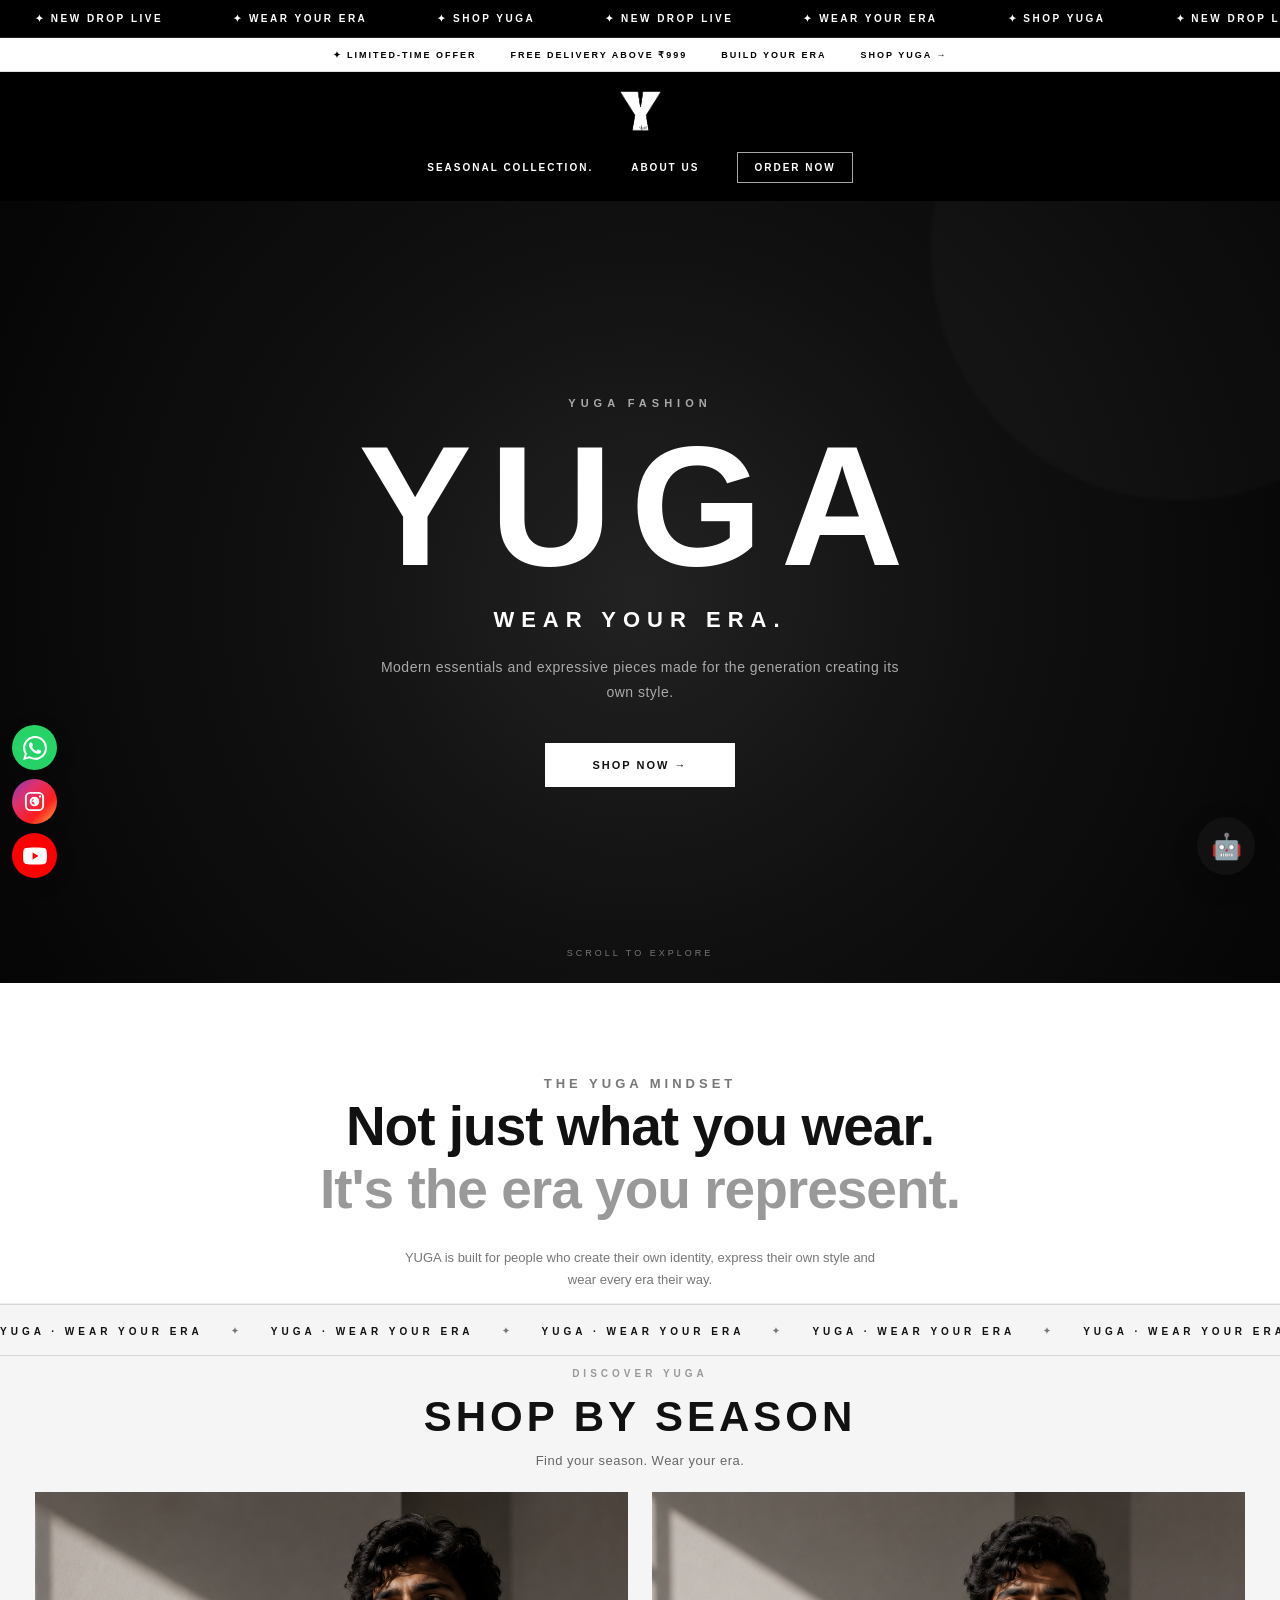
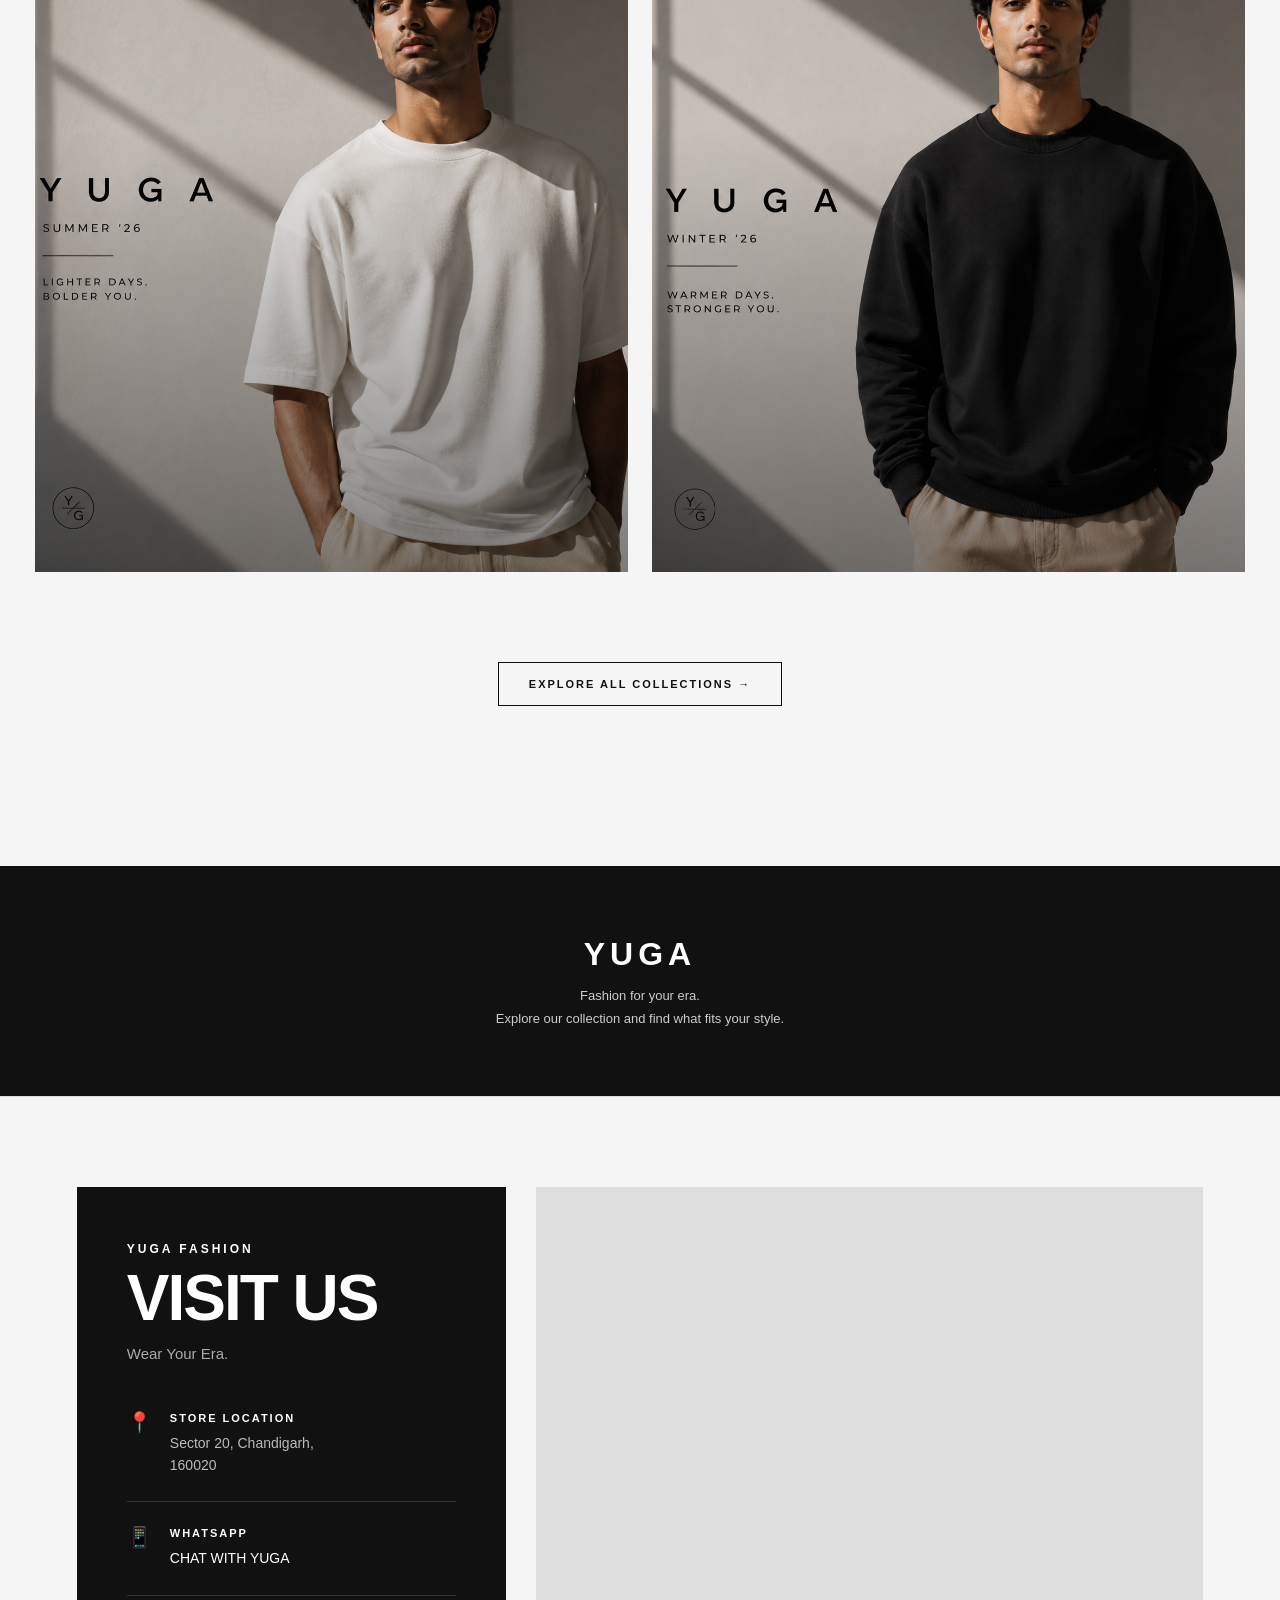
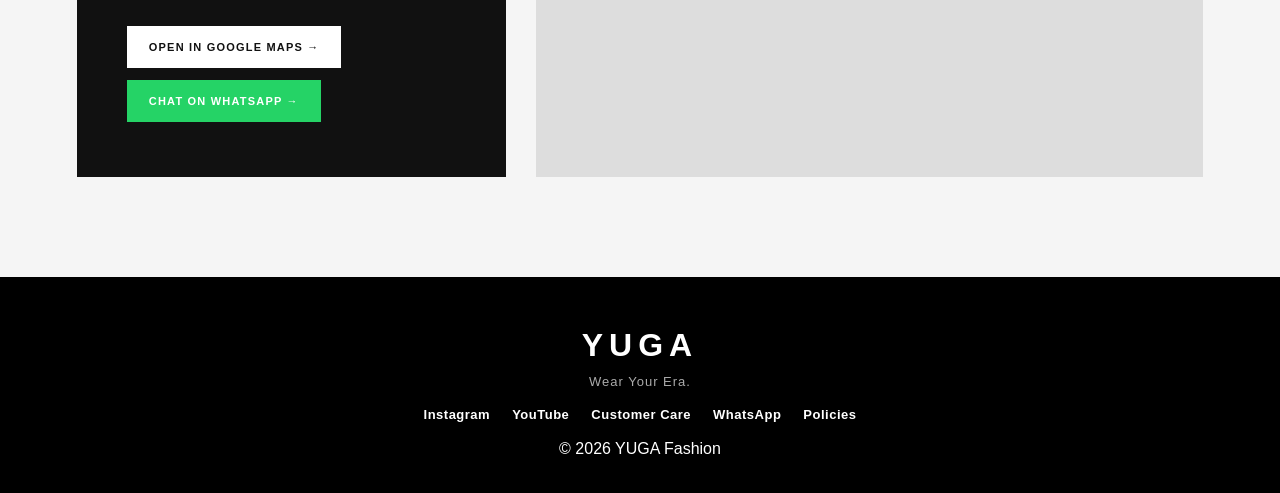
==== commit 9514a1bf: "Update index.html" ====
--- a/index.html
+++ b/index.html
@@ -3,1690 +3,5130 @@
 
 <head>
 
-<meta charset="UTF-8">
-
-<meta name="viewport" content="width=device-width, initial-scale=1.0">
-
-<title>YUGA Fashion | Wear Your Era</title>
-
-<link rel="icon" type="image/png" href="Y Falvion.png">
-
-<link rel="stylesheet" href="style.css">
-
-<style>
-
-/* =========================================================
-   EXISTING YUGA CUSTOM STYLES
-   ========================================================= */
-
-.announcement-track {
-    flex-shrink: 0;
-}
-
-.hero-premium h1 {
-    max-width: 100%;
-    overflow: visible;
-}
-
-.yuga-main-nav {
-    display: flex;
-    align-items: center;
-    justify-content: center;
-    gap: 38px;
-    padding: 0 20px 18px;
-    background: #000;
-}
-
-.yuga-main-nav a {
-    color: #fff;
-    text-decoration: none;
-    font-size: 10px;
-    font-weight: 700;
-    letter-spacing: 2px;
-    text-transform: uppercase;
-    position: relative;
-    transition: opacity .25s ease, transform .25s ease;
-}
-
-.yuga-main-nav a:hover {
-    opacity: .65;
-    transform: translateY(-1px);
-}
-
-.collection-showcase {
-    display: grid !important;
-    grid-template-columns: repeat(2, minmax(0, 1fr)) !important;
-    gap: 24px !important;
-    width: 100%;
-    max-width: 1500px;
-    margin: 0 auto;
-}
-
-.collection-showcase .collection-panel {
-    position: relative;
-    width: 100%;
-    height: 680px !important;
-    min-height: 680px !important;
-    overflow: hidden;
-    display: block;
-    text-decoration: none;
-    color: #fff;
-}
-
-.collection-showcase .collection-panel .collection-image {
-    width: 100%;
-    height: 100%;
-    min-height: 100%;
-    object-fit: cover;
-    display: block;
-    transition: transform .7s ease;
-}
-
-
-/* =========================================================
-   NEW — YUGA OFFER BAR
-   ========================================================= */
-
-.yuga-offer-bar {
-    position: relative;
-    z-index: 1000;
-    width: 100%;
-    min-height: 34px;
-    display: flex;
-    align-items: center;
-    justify-content: center;
-    overflow: hidden;
-    background: #fff;
-    color: #000;
-    border-bottom: 1px solid #d8d8d8;
-    text-decoration: none;
-    cursor: pointer;
-}
-
-.yuga-offer-track {
-    display: flex;
-    align-items: center;
-    justify-content: center;
-    gap: 34px;
-    width: max-content;
-    white-space: nowrap;
-    padding: 8px 20px;
-    font-size: 9px;
-    font-weight: 800;
-    letter-spacing: 2px;
-    text-transform: uppercase;
-}
-
-.yuga-offer-track span {
-    display: inline-flex;
-    align-items: center;
-    gap: 8px;
-    transition: opacity .25s ease;
-}
-
-.yuga-offer-bar:hover .yuga-offer-track span {
-    opacity: .6;
-}
-
-
-/* =========================================================
-   EXISTING WINTER COMING SOON OVERLAY
-   ========================================================= */
-
-.winter-coming-overlay {
-    position: fixed;
-    inset: 0;
-    z-index: 99999;
-    display: flex;
-    align-items: center;
-    justify-content: center;
-    padding: 30px;
-    background: rgba(0, 0, 0, .94);
-    opacity: 0;
-    visibility: hidden;
-    pointer-events: none;
-    transition: opacity .4s ease, visibility .4s ease;
-}
-
-.winter-coming-overlay.active {
-    opacity: 1;
-    visibility: visible;
-    pointer-events: auto;
-}
-
-.winter-snow-field {
-    position: absolute;
-    inset: 0;
-    overflow: hidden;
-    pointer-events: none;
-}
-
-.winter-coming-close {
-    position: absolute;
-    top: 24px;
-    right: 28px;
-    z-index: 5;
-    width: 42px;
-    height: 42px;
-    border: 1px solid rgba(255,255,255,.35);
-    border-radius: 50%;
-    background: rgba(255,255,255,.05);
-    color: #fff;
-    font-size: 27px;
-    line-height: 1;
-    cursor: pointer;
-    transition: background .25s ease, transform .25s ease;
-}
-
-.winter-coming-close:hover {
-    background: rgba(255,255,255,.14);
-    transform: rotate(90deg);
-}
-
-.winter-coming-content {
-    position: relative;
-    z-index: 4;
-    text-align: center;
-    color: #fff;
-}
-
-.winter-coming-season {
-    margin: 0 0 16px;
-    font-size: 10px;
-    font-weight: 700;
-    letter-spacing: 4px;
-}
-
-.winter-coming-title {
-    margin: 0;
-    font-size: clamp(48px, 9vw, 110px);
-    line-height: .9;
-    letter-spacing: -3px;
-    font-weight: 900;
-}
-
-.winter-coming-subtitle {
-    margin: 22px 0 0;
-    font-size: 12px;
-    letter-spacing: 3px;
-    text-transform: uppercase;
-    opacity: .7;
-}
-
-
-/* =========================================================
-   NEW — EXIT INTENT POPUP
-   ========================================================= */
-
-.yuga-exit-overlay {
-    position: fixed;
-    inset: 0;
-    z-index: 99990;
-    display: flex;
-    align-items: center;
-    justify-content: center;
-    padding: 24px;
-    background: rgba(0, 0, 0, .76);
-    backdrop-filter: blur(8px);
-    -webkit-backdrop-filter: blur(8px);
-
-    opacity: 0;
-    visibility: hidden;
-    pointer-events: none;
-
-    transition:
-        opacity .35s ease,
-        visibility .35s ease;
-}
-
-.yuga-exit-overlay.active {
-    opacity: 1;
-    visibility: visible;
-    pointer-events: auto;
-}
-
-.yuga-exit-card {
-    position: relative;
-    width: min(560px, 100%);
-    padding: 54px 48px 44px;
-    background: #fff;
-    color: #000;
-    border: 1px solid #d7d7d7;
-    box-shadow: 0 30px 100px rgba(0,0,0,.35);
-
-    transform: translateY(22px) scale(.97);
-    transition: transform .4s cubic-bezier(.2,.8,.2,1);
-}
-
-.yuga-exit-overlay.active .yuga-exit-card {
-    transform: translateY(0) scale(1);
-}
-
-.yuga-exit-close {
-    position: absolute;
-    top: 17px;
-    right: 18px;
-
-    width: 38px;
-    height: 38px;
-
-    border: 1px solid #d0d0d0;
-    border-radius: 50%;
-
-    background: #fff;
-    color: #000;
-
-    font-size: 23px;
-    line-height: 1;
-
-    cursor: pointer;
-
-    transition:
-        background .25s ease,
-        color .25s ease,
-        transform .25s ease;
-}
-
-.yuga-exit-close:hover {
-    background: #000;
-    color: #fff;
-    transform: rotate(90deg);
-}
-
-.yuga-exit-eyebrow {
-    margin: 0 0 16px;
-
-    font-size: 9px;
-    font-weight: 800;
-    letter-spacing: 3px;
-    text-transform: uppercase;
-
-    opacity: .55;
-}
-
-.yuga-exit-title {
-    margin: 0;
-
-    max-width: 470px;
-
-    font-size: clamp(34px, 6vw, 56px);
-    line-height: .95;
-    letter-spacing: -2px;
-    font-weight: 900;
-}
-
-.yuga-exit-offer {
-    display: inline-flex;
-    align-items: center;
-
-    margin: 28px 0 18px;
-    padding: 13px 16px;
-
-    background: #000;
-    color: #fff;
-
-    font-size: 10px;
-    font-weight: 800;
-    letter-spacing: 2px;
-    text-transform: uppercase;
-}
-
-.yuga-exit-text {
-    margin: 0;
-    max-width: 420px;
-
-    font-size: 13px;
-    line-height: 1.7;
-    color: #333;
-}
-
-.yuga-exit-button {
-    display: inline-flex;
-    align-items: center;
-    justify-content: center;
-
-    margin-top: 28px;
-
-    min-height: 48px;
-    padding: 0 25px;
-
-    background: #000;
-    color: #fff;
-
-    text-decoration: none;
-
-    font-size: 10px;
-    font-weight: 800;
-    letter-spacing: 2px;
-    text-transform: uppercase;
-
-    transition:
-        background .25s ease,
-        transform .25s ease;
-}
-
-.yuga-exit-button:hover {
-    background: #222;
-    transform: translateY(-2px);
-}
-
-.yuga-exit-note {
-    margin: 18px 0 0;
-
-    font-size: 9px;
-    line-height: 1.5;
-    letter-spacing: 1px;
-    color: #777;
-}
-
-
-/* =========================================================
-   MOBILE
-   ========================================================= */
-
-@media (max-width: 768px) {
-
-    .yuga-main-nav {
-        gap: 20px;
-        padding-left: 12px;
-        padding-right: 12px;
-    }
-
-    .yuga-main-nav a {
-        font-size: 8px;
-        letter-spacing: 1.5px;
-    }
-
-    .collection-showcase {
-        grid-template-columns: 1fr !important;
-        gap: 18px !important;
-    }
-
-    .collection-showcase .collection-panel {
-        height: 560px !important;
-        min-height: 560px !important;
-    }
-
-    .yuga-offer-bar {
-        min-height: 31px;
-    }
-
-    .yuga-offer-track {
-        gap: 24px;
-        padding: 7px 15px;
-        font-size: 8px;
-        letter-spacing: 1.5px;
-    }
-
-    .yuga-exit-overlay {
-        padding: 16px;
-    }
-
-    .yuga-exit-card {
-        padding: 48px 25px 30px;
-    }
-
-    .yuga-exit-title {
-        font-size: 38px;
-        letter-spacing: -1.5px;
-    }
-
-    .yuga-exit-offer {
-        margin-top: 24px;
-        font-size: 8px;
-        letter-spacing: 1.5px;
-    }
-
-    .yuga-exit-text {
-        font-size: 12px;
-    }
-
-    .yuga-exit-button {
-        width: 100%;
-    }
-
-    .winter-coming-close {
-        top: 16px;
-        right: 16px;
-    }
-}
-
-</style>
+    <meta charset="UTF-8">
+
+    <meta
+        name="viewport"
+        content="width=device-width, initial-scale=1.0"
+    >
+
+    <title>YUGA Fashion | Wear Your Era</title>
+
+    <link
+        rel="icon"
+        type="image/png"
+        href="Y Falvion.png"
+    >
+
+    <link
+        rel="stylesheet"
+        href="style.css"
+    >
+
+    <style>
+
+        /* =====================================================
+           INDEX PAGE ONLY - MOBILE + COLLECTION FIXES
+        ====================================================== */
+
+        .announcement-track {
+            flex-shrink: 0;
+        }
+
+
+        /* =====================================================
+           HERO MOBILE FIX
+        ====================================================== */
+
+        .hero-premium h1 {
+            max-width: 100%;
+            overflow: visible;
+        }
+
+
+        /* =====================================================
+           YUGA TOP NAVIGATION
+        ====================================================== */
+
+        .yuga-main-nav {
+
+            display: flex;
+
+            align-items: center;
+
+            justify-content: center;
+
+            gap: 38px;
+
+            padding: 0 20px 18px;
+
+            background: #000;
+
+        }
+
+
+        .yuga-main-nav a {
+
+            color: #fff;
+
+            text-decoration: none;
+
+            font-size: 10px;
+
+            font-weight: 700;
+
+            letter-spacing: 2px;
+
+            text-transform: uppercase;
+
+            position: relative;
+
+            transition:
+                opacity 0.25s ease,
+                transform 0.25s ease;
+
+        }
+
+
+        .yuga-main-nav a::after {
+
+            content: "";
+
+            position: absolute;
+
+            left: 0;
+
+            bottom: -6px;
+
+            width: 0;
+
+            height: 1px;
+
+            background: #fff;
+
+            transition:
+                width 0.25s ease;
+
+        }
+
+
+        .yuga-main-nav a:hover {
+
+            opacity: 0.7;
+
+            transform: translateY(-1px);
+
+        }
+
+
+        .yuga-main-nav a:hover::after {
+
+            width: 100%;
+
+        }
+
+
+        .yuga-main-nav .nav-order {
+
+            padding:
+                9px 16px;
+
+            border:
+                1px solid rgba(255,255,255,0.65);
+
+        }
+
+
+        .yuga-main-nav .nav-order::after {
+
+            display: none;
+
+        }
+
+
+        .yuga-main-nav .nav-order:hover {
+
+            background: #fff;
+
+            color: #000;
+
+            opacity: 1;
+
+        }
+
+
+        /* =====================================================
+           HERO MOBILE FIX
+        ====================================================== */
+
+        @media (max-width: 800px) {
+
+            .hero-premium {
+
+                min-height:
+                    calc(100svh - 145px);
+
+                padding:
+                    60px 15px 80px;
+
+            }
+
+            .hero-premium-content {
+
+                width: 100%;
+
+                max-width: 100%;
+
+            }
+
+            .hero-premium h1 {
+
+                font-size:
+                    clamp(58px, 19vw, 100px);
+
+                letter-spacing:
+                    clamp(3px, 2vw, 9px);
+
+                line-height: 0.9;
+
+                white-space: nowrap;
+
+            }
+
+            .hero-tagline {
+
+                letter-spacing: 3px;
+
+            }
+
+            .hero-description {
+
+                max-width: 500px;
+
+                padding: 0 10px;
+
+            }
+
+
+            /* =================================================
+               MOBILE NAV - INCREASED SIZE
+            ================================================== */
+
+            .yuga-main-nav {
+
+                gap: 18px;
+
+                padding:
+                    0 12px 16px;
+
+                flex-wrap: wrap;
+
+            }
+
+
+            .yuga-main-nav a {
+
+                font-size: 10px;
+
+                letter-spacing: 1.4px;
+
+                white-space: nowrap;
+
+            }
+
+
+            .yuga-main-nav .nav-order {
+
+                padding:
+                    8px 12px;
+
+            }
+
+        }
+
+
+        /* =====================================================
+           SMALLER PHONES
+        ====================================================== */
+
+        @media (max-width: 500px) {
+
+            .hero-premium {
+
+                min-height:
+                    calc(100svh - 140px);
+
+                padding:
+                    50px 15px 75px;
+
+            }
+
+            .hero-premium h1 {
+
+                font-size:
+                    clamp(52px, 18vw, 72px);
+
+                letter-spacing: 4px;
+
+                line-height: 0.95;
+
+            }
+
+            .hero-eyebrow {
+
+                font-size: 8px;
+
+                letter-spacing: 3px;
+
+                margin-bottom: 18px;
+
+            }
+
+            .hero-tagline {
+
+                font-size: 11px;
+
+                letter-spacing: 2.5px;
+
+                margin-top: 22px;
+
+            }
+
+            .hero-description {
+
+                font-size: 11px;
+
+                line-height: 1.7;
+
+                max-width: 320px;
+
+                margin-top: 17px;
+
+            }
+
+            .hero-shop-button {
+
+                width: 100%;
+
+                max-width: 270px;
+
+                margin-top: 28px;
+
+            }
+
+            .hero-scroll {
+
+                bottom: 18px;
+
+                font-size: 8px;
+
+                letter-spacing: 2px;
+
+            }
+
+
+            /* =================================================
+               SMALL MOBILE NAV - BIGGER + READABLE
+            ================================================== */
+
+            .yuga-main-nav {
+
+                gap: 13px;
+
+                padding:
+                    0 8px 14px;
+
+                flex-wrap: wrap;
+
+            }
+
+
+            .yuga-main-nav a {
+
+                font-size: 9px;
+
+                letter-spacing: 1px;
+
+                font-weight: 800;
+
+            }
+
+
+            .yuga-main-nav .nav-order {
+
+                padding:
+                    7px 10px;
+
+                font-size: 9px;
+
+            }
+
+        }
+
+
+        /* =====================================================
+           VERY SMALL PHONES
+        ====================================================== */
+
+        @media (max-width: 380px) {
+
+            .hero-premium h1 {
+
+                font-size: 50px;
+
+                letter-spacing: 3px;
+
+            }
+
+            .hero-tagline {
+
+                font-size: 10px;
+
+                letter-spacing: 2px;
+
+            }
+
+
+            /* KEEP NAV READABLE ON VERY SMALL PHONES */
+
+            .yuga-main-nav {
+
+                gap: 9px;
+
+                padding:
+                    0 6px 12px;
+
+            }
+
+            .yuga-main-nav a {
+
+                font-size: 8px;
+
+                letter-spacing: 0.7px;
+
+                font-weight: 800;
+
+            }
+
+            .yuga-main-nav .nav-order {
+
+                padding:
+                    6px 8px;
+
+                font-size: 8px;
+
+            }
+
+        }
+
+
+        /* =====================================================
+           FLOATING SOCIAL BUTTONS
+        ====================================================== */
+
+        .floating-social {
+
+            position: fixed;
+
+            left: 12px;
+
+            bottom: 22px;
+
+            display: flex;
+
+            flex-direction: column;
+
+            gap: 9px;
+
+            z-index: 9998;
+
+        }
+
+
+        .floating-social-link {
+
+            width: 45px;
+
+            height: 45px;
+
+            border-radius: 50%;
+
+            display: flex;
+
+            align-items: center;
+
+            justify-content: center;
+
+            text-decoration: none;
+
+            box-shadow:
+                0 5px 18px rgba(0, 0, 0, 0.28);
+
+            transition:
+                transform 0.25s ease,
+                box-shadow 0.25s ease;
+
+            -webkit-tap-highlight-color: transparent;
+
+        }
+
+
+        /* =====================================================
+           WHATSAPP
+        ====================================================== */
+
+        .whatsapp-float {
+
+            background: #25D366;
+
+        }
+
+
+        .whatsapp-float svg {
+
+            width: 24px;
+
+            height: 24px;
+
+            fill: white;
+
+        }
+
+
+        /* =====================================================
+           INSTAGRAM
+        ====================================================== */
+
+        .instagram-float {
+
+            background:
+                linear-gradient(
+                    135deg,
+                    #833AB4,
+                    #E1306C,
+                    #FD1D1D,
+                    #FCAF45
+                );
+
+        }
+
+
+        .instagram-float svg {
+
+            width: 23px;
+
+            height: 23px;
+
+            fill: white;
+
+        }
+
+
+        /* =====================================================
+           YOUTUBE
+        ====================================================== */
+
+        .youtube-float {
+
+            background: #FF0000;
+
+        }
+
+
+        .youtube-float svg {
+
+            width: 24px;
+
+            height: 24px;
+
+            fill: white;
+
+        }
+
+
+        /* =====================================================
+           HOVER
+        ====================================================== */
+
+        .floating-social-link:hover {
+
+            transform: scale(1.12);
+
+            box-shadow:
+                0 8px 24px rgba(0, 0, 0, 0.35);
+
+        }
+
+
+        /* =====================================================
+           MOBILE SIZE
+        ====================================================== */
+
+        @media (max-width: 550px) {
+
+            .floating-social {
+
+                left: 10px;
+
+                bottom: 18px;
+
+                gap: 8px;
+
+            }
+
+            .floating-social-link {
+
+                width: 42px;
+
+                height: 42px;
+
+            }
+
+            .whatsapp-float svg {
+
+                width: 22px;
+
+                height: 22px;
+
+            }
+
+            .instagram-float svg {
+
+                width: 21px;
+
+                height: 21px;
+
+            }
+
+            .youtube-float svg {
+
+                width: 22px;
+
+                height: 22px;
+
+            }
+
+        }
+
+
+        /* =====================================================
+           VERY SMALL PHONES
+        ====================================================== */
+
+        @media (max-width: 380px) {
+
+            .floating-social {
+
+                left: 8px;
+
+                bottom: 15px;
+
+            }
+
+            .floating-social-link {
+
+                width: 38px;
+
+                height: 38px;
+
+            }
+
+            .whatsapp-float svg {
+
+                width: 20px;
+
+                height: 20px;
+
+            }
+
+            .instagram-float svg {
+
+                width: 19px;
+
+                height: 19px;
+
+            }
+
+            .youtube-float svg {
+
+                width: 20px;
+
+                height: 20px;
+
+            }
+
+        }
+
+
+        /* =====================================================
+           COLLECTION LAYOUT FIX
+        ====================================================== */
+
+        .collection-showcase {
+
+            display: grid !important;
+
+            grid-template-columns:
+                repeat(3, minmax(0, 1fr)) !important;
+
+            gap: 18px !important;
+
+            width: 100%;
+
+        }
+
+
+        .collection-showcase .collection-panel {
+
+            position: relative;
+
+            width: 100%;
+
+            height: 560px;
+
+            min-height: 560px;
+
+            overflow: hidden;
+
+            display: block;
+
+            text-decoration: none;
+
+            color: #fff;
+
+        }
+
+
+        .collection-showcase
+        .collection-panel
+        .collection-image {
+
+            width: 100%;
+
+            height: 100%;
+
+            min-height: 100%;
+
+            object-fit: cover;
+
+            display: block;
+
+            transition:
+                transform 0.7s ease;
+
+        }
+
+
+        .collection-showcase
+        .collection-panel:hover
+        .collection-image {
+
+            transform: scale(1.05);
+
+        }
+
+
+        /* =====================================================
+           TABLET
+        ====================================================== */
+
+        @media (max-width: 1100px) {
+
+            .collection-showcase {
+
+                grid-template-columns:
+                    repeat(2, minmax(0, 1fr)) !important;
+
+            }
+
+            .collection-showcase
+            .collection-panel {
+
+                height: 520px !important;
+
+                min-height: 520px !important;
+
+            }
+
+        }
+
+
+        /* =====================================================
+           MOBILE
+        ====================================================== */
+
+        @media (max-width: 650px) {
+
+            .collection-showcase {
+
+                grid-template-columns: 1fr !important;
+
+                gap: 16px !important;
+
+            }
+
+            .collection-showcase
+            .collection-panel {
+
+                height: 480px !important;
+
+                min-height: 480px !important;
+
+            }
+
+        }
+
+
+        /* =====================================================
+           SMALL MOBILE COLLECTIONS
+        ====================================================== */
+
+        @media (max-width: 450px) {
+
+            .collection-showcase
+            .collection-panel {
+
+                height: 430px !important;
+
+                min-height: 430px !important;
+
+            }
+
+        }
+
+
+        /* =====================================================
+           TOUCH EFFECT
+        ====================================================== */
+
+        .collection-panel.touch-active
+        .collection-image {
+
+            transform: scale(1.05);
+
+        }
+
+
+        /* =====================================================
+           YUGA SEA WAVE CURSOR
+        ====================================================== */
+
+        #yugaWaveCanvas {
+
+            position: fixed;
+
+            inset: 0;
+
+            width: 100%;
+
+            height: 100%;
+
+            pointer-events: none;
+
+            z-index: 9996;
+
+        }
+
+
+        /* =====================================================
+           REDUCED MOTION
+        ====================================================== */
+
+        @media (prefers-reduced-motion: reduce) {
+
+            #yugaWaveCanvas {
+
+                display: none;
+
+            }
+
+
+        }
+
+
+
+        /* =====================================================
+           TIGHTER MINDSET / COLLECTION FLOW
+        ====================================================== */
+
+        .brand-statement {
+            min-height: auto !important;
+            height: auto !important;
+            padding-top: 65px !important;
+            padding-bottom: 12px !important;
+            margin-top: 0 !important;
+            margin-bottom: 0 !important;
+        }
+
+        .collections-section {
+            padding-top: 0 !important;
+            margin-top: 0 !important;
+        }
+
+        /* =====================================================
+           COLLECTION SPACING FIX
+        ====================================================== */
+
+        .collections-section {
+            padding-top: 0 !important;
+            margin-top: 0 !important;
+            padding-bottom: 60px !important;
+        }
+
+        .brand-statement {
+            margin-bottom: 0 !important;
+            padding-bottom: 12px !important;
+        }
+
+        .yuga-marquee {
+            margin-top: 0 !important;
+            margin-bottom: 12px !important;
+        }
+
+        .collections-section .collection-heading {
+            margin-top: 0 !important;
+            margin-bottom: 24px !important;
+            padding-top: 0 !important;
+            padding-bottom: 0 !important;
+        }
+
+        /* Keep the full model head visible while making the season cards larger */
+        .collection-showcase .collection-panel {
+            height: 800px !important;
+            min-height: 800px !important;
+        }
+
+        .collection-showcase .collection-panel .collection-image {
+            object-position: center top !important;
+        }
+
+        /* =====================================================
+           SEASON COLLECTION — 2 LARGE CARDS
+        ====================================================== */
+
+        .collection-showcase {
+            display: grid !important;
+            grid-template-columns: repeat(2, minmax(0, 1fr)) !important;
+            gap: 24px !important;
+            width: 100%;
+            max-width: 1500px;
+            margin: 0 auto;
+        }
+
+        .collection-showcase .collection-panel {
+            position: relative;
+            width: 100%;
+            height: 680px !important;
+            min-height: 680px !important;
+            overflow: hidden;
+            display: block;
+            text-decoration: none;
+            color: #fff;
+        }
+
+        .collection-showcase .collection-panel .collection-image {
+            width: 100%;
+            height: 100%;
+            min-height: 100%;
+            object-fit: cover;
+            display: block;
+            transition: transform 0.7s ease;
+        }
+
+        .collection-showcase .collection-panel:hover .collection-image {
+            transform: scale(1.045);
+        }
+
+        .seasonal-panel {
+            border: 0;
+            padding: 0;
+            font: inherit;
+            cursor: pointer;
+            text-align: inherit;
+            appearance: none;
+            -webkit-appearance: none;
+            background: transparent;
+        }
+
+        .seasonal-panel .seasonal-overlay {
+            background:
+                linear-gradient(
+                    to top,
+                    rgba(0,0,0,0.78) 0%,
+                    rgba(0,0,0,0.25) 45%,
+                    rgba(0,0,0,0.02) 100%
+                );
+        }
+
+        .seasonal-panel .collection-overlay h3 {
+            font-size: clamp(42px, 5vw, 76px);
+            letter-spacing: 5px;
+        }
+
+        .seasonal-panel .collection-overlay p {
+            font-size: 11px;
+            letter-spacing: 3px;
+        }
+
+        @media (max-width: 800px) {
+
+            .collection-showcase {
+
+                grid-template-columns: 1fr !important;
+
+                gap: 18px !important;
+
+            }
+
+            .collection-showcase .collection-panel {
+
+                height: 620px !important;
+
+                min-height: 620px !important;
+
+            }
+
+            .seasonal-panel .collection-overlay h3 {
+
+                font-size:
+                    clamp(40px, 13vw, 64px);
+
+            }
+
+        }
+
+        @media (max-width: 450px) {
+
+            .collection-showcase .collection-panel {
+
+                height: 560px !important;
+
+                min-height: 560px !important;
+
+            }
+
+        }
+
+
+
+        /* =====================================================
+           YUGA PREMIUM MOTION SYSTEM
+        ====================================================== */
+
+        .hero-premium-content {
+
+            opacity: 0;
+
+            animation:
+                yugaHeroIn
+                1.2s
+                cubic-bezier(.16,1,.3,1)
+                .12s
+                forwards;
+
+        }
+
+        .hero-premium::before {
+
+            animation:
+                yugaHeroImage
+                12s
+                ease-out
+                both;
+
+        }
+
+        .hero-scroll {
+
+            animation:
+                yugaScrollPulse
+                2.2s
+                ease-in-out
+                1.4s
+                infinite;
+
+        }
+
+        @keyframes yugaHeroIn {
+
+            from {
+
+                opacity: 0;
+
+                transform:
+                    translateY(35px);
+
+                filter:
+                    blur(8px);
+
+            }
+
+            to {
+
+                opacity: 1;
+
+                transform:
+                    translateY(0);
+
+                filter:
+                    blur(0);
+
+            }
+
+        }
+
+        @keyframes yugaHeroImage {
+
+            from {
+
+                transform:
+                    scale(1.08);
+
+            }
+
+            to {
+
+                transform:
+                    scale(1);
+
+            }
+
+        }
+
+        @keyframes yugaScrollPulse {
+
+            0%, 100% {
+
+                opacity: .45;
+
+                transform:
+                    translateY(0);
+
+            }
+
+            50% {
+
+                opacity: 1;
+
+                transform:
+                    translateY(5px);
+
+            }
+
+        }
+
+        /* Premium scroll reveals — slightly more cinematic than the base reveal */
+
+        .reveal {
+
+            transition:
+                opacity .9s ease,
+                transform .9s cubic-bezier(.16,1,.3,1),
+                filter .9s ease;
+
+            transform:
+                translateY(34px);
+
+            filter:
+                blur(4px);
+
+        }
+
+        .reveal.visible {
+
+            transform:
+                translateY(0);
+
+            filter:
+                blur(0);
+
+        }
+
+        .collection-showcase .collection-panel {
+
+            transition:
+                transform .55s cubic-bezier(.16,1,.3,1),
+                box-shadow .55s ease;
+
+        }
+
+        .collection-showcase .collection-panel:hover {
+
+            transform:
+                translateY(-6px);
+
+            box-shadow:
+                0 24px 60px rgba(0,0,0,.22);
+
+        }
+
+        .collection-showcase .collection-panel:hover .collection-image {
+
+            transform:
+                scale(1.055);
+
+        }
+
+        .seasonal-panel .collection-overlay {
+
+            transition:
+                background .5s ease;
+
+        }
+
+        .seasonal-panel .collection-overlay h3,
+        .seasonal-panel .collection-overlay p,
+        .seasonal-panel .collection-explore {
+
+            transition:
+                transform .55s cubic-bezier(.16,1,.3,1),
+                opacity .45s ease;
+
+        }
+
+        .seasonal-panel .collection-overlay h3 {
+
+            transform:
+                translateY(12px);
+
+        }
+
+        .seasonal-panel .collection-overlay p {
+
+            transform:
+                translateY(10px);
+
+            opacity: .75;
+
+        }
+
+        .seasonal-panel .collection-explore {
+
+            transform:
+                translateY(14px);
+
+            opacity: 0;
+
+        }
+
+        .seasonal-panel:hover .collection-overlay h3,
+        .seasonal-panel:hover .collection-overlay p,
+        .seasonal-panel:hover .collection-explore {
+
+            transform:
+                translateY(0);
+
+        }
+
+        .seasonal-panel:hover .collection-explore {
+
+            opacity: 1;
+
+        }
+
+        /* Moving brand strip */
+
+        .yuga-marquee {
+
+            overflow: hidden;
+
+            width: 100%;
+
+            border-top:
+                1px solid rgba(0,0,0,.12);
+
+            border-bottom:
+                1px solid rgba(0,0,0,.12);
+
+            margin:
+                15px 0 55px;
+
+            padding:
+                16px 0;
+
+            white-space:
+                nowrap;
+
+        }
+
+        .yuga-marquee-track {
+
+            display:
+                inline-flex;
+
+            align-items:
+                center;
+
+            width:
+                max-content;
+
+            animation:
+                yugaMarquee
+                22s
+                linear
+                infinite;
+
+        }
+
+        .yuga-marquee span {
+
+            display:
+                inline-flex;
+
+            align-items:
+                center;
+
+            gap:
+                28px;
+
+            padding-right:
+                28px;
+
+            font-size:
+                10px;
+
+            font-weight:
+                700;
+
+            letter-spacing:
+                4px;
+
+            text-transform:
+                uppercase;
+
+        }
+
+        .yuga-marquee span::after {
+
+            content:
+                '✦';
+
+            font-size:
+                9px;
+
+            opacity:
+                .55;
+
+        }
+
+        @keyframes yugaMarquee {
+
+            from {
+
+                transform:
+                    translateX(0);
+
+            }
+
+            to {
+
+                transform:
+                    translateX(-50%);
+
+            }
+
+        }
+
+        /* Smooth internal-page transition */
+
+        body.yuga-page-leaving {
+
+            animation:
+                yugaPageOut
+                .42s
+                ease
+                forwards;
+
+            pointer-events:
+                none;
+
+        }
+
+        @keyframes yugaPageOut {
+
+            from {
+
+                opacity:
+                    1;
+
+                transform:
+                    translateY(0);
+
+            }
+
+            to {
+
+                opacity:
+                    0;
+
+                transform:
+                    translateY(-10px);
+
+            }
+
+        }
+
+        @media (max-width: 800px) {
+
+            .brand-statement {
+
+                min-height:
+                    auto !important;
+
+                padding-top:
+                    48px !important;
+
+                padding-bottom:
+                    10px !important;
+
+            }
+
+        }
+
+        /* Mobile animation tuning */
+
+        @media (max-width: 800px) {
+
+            .hero-premium-content {
+
+                animation-duration:
+                    1s;
+
+            }
+
+            .yuga-marquee {
+
+                margin:
+                    10px 0 35px;
+
+                padding:
+                    13px 0;
+
+            }
+
+            .yuga-marquee span {
+
+                font-size:
+                    9px;
+
+                letter-spacing:
+                    3px;
+
+                padding-right:
+                    22px;
+
+            }
+
+            /* Replace desktop hover-only movement with tap-friendly feedback. */
+
+            .collection-showcase .collection-panel:hover {
+
+                transform:
+                    none;
+
+                box-shadow:
+                    none;
+
+            }
+
+            .collection-showcase .collection-panel.touch-active {
+
+                transform:
+                    translateY(-3px);
+
+                box-shadow:
+                    0 18px 40px rgba(0,0,0,.18);
+
+            }
+
+            .collection-showcase .collection-panel.touch-active .collection-image {
+
+                transform:
+                    scale(1.045);
+
+            }
+
+            .seasonal-panel:active .collection-overlay h3,
+            .seasonal-panel:active .collection-overlay p,
+            .seasonal-panel:active .collection-explore,
+            .seasonal-panel.touch-active .collection-overlay h3,
+            .seasonal-panel.touch-active .collection-overlay p,
+            .seasonal-panel.touch-active .collection-explore {
+
+                transform:
+                    translateY(0);
+
+            }
+
+            .seasonal-panel.touch-active .collection-explore {
+
+                opacity:
+                    1;
+
+            }
+
+        }
+
+        @media (prefers-reduced-motion: reduce) {
+
+            .hero-premium-content,
+            .hero-premium::before,
+            .hero-scroll,
+            .yuga-marquee-track {
+
+                animation:
+                    none !important;
+
+            }
+
+            .hero-premium-content {
+
+                opacity:
+                    1;
+
+            }
+
+            .reveal {
+
+                transition:
+                    none !important;
+
+                transform:
+                    none;
+
+                filter:
+                    none;
+
+            }
+
+            .collection-showcase .collection-panel,
+            .collection-showcase .collection-panel:hover,
+            .collection-showcase .collection-panel:hover .collection-image {
+
+                transform:
+                    none !important;
+
+                transition:
+                    none !important;
+
+            }
+
+        }
+
+
+
+        /* =====================================================
+           YUGA OFFER BAR
+        ====================================================== */
+
+        .yuga-offer-bar {
+
+            position:
+                relative;
+
+            z-index:
+                1000;
+
+            width:
+                100%;
+
+            min-height:
+                34px;
+
+            display:
+                flex;
+
+            align-items:
+                center;
+
+            justify-content:
+                center;
+
+            overflow:
+                hidden;
+
+            background:
+                #fff;
+
+            color:
+                #000;
+
+            border-bottom:
+                1px solid #dedede;
+
+            text-decoration:
+                none;
+
+            cursor:
+                pointer;
+
+        }
+
+
+        .yuga-offer-track {
+
+            display:
+                flex;
+
+            align-items:
+                center;
+
+            justify-content:
+                center;
+
+            gap:
+                34px;
+
+            width:
+                max-content;
+
+            white-space:
+                nowrap;
+
+            padding:
+                8px 20px;
+
+            font-size:
+                9px;
+
+            font-weight:
+                800;
+
+            letter-spacing:
+                2px;
+
+            text-transform:
+                uppercase;
+
+        }
+
+
+        .yuga-offer-track span {
+
+            display:
+                inline-flex;
+
+            align-items:
+                center;
+
+            gap:
+                8px;
+
+            transition:
+                opacity .25s ease;
+
+        }
+
+
+        .yuga-offer-bar:hover
+        .yuga-offer-track span {
+
+            opacity:
+                .55;
+
+        }
+
+
+        /* =====================================================
+           EXIT INTENT POPUP
+        ====================================================== */
+
+        .yuga-exit-overlay {
+
+            position:
+                fixed;
+
+            inset:
+                0;
+
+            z-index:
+                99990;
+
+            display:
+                flex;
+
+            align-items:
+                center;
+
+            justify-content:
+                center;
+
+            padding:
+                24px;
+
+            background:
+                rgba(0,0,0,.76);
+
+            backdrop-filter:
+                blur(8px);
+
+            -webkit-backdrop-filter:
+                blur(8px);
+
+            opacity:
+                0;
+
+            visibility:
+                hidden;
+
+            pointer-events:
+                none;
+
+            transition:
+                opacity .35s ease,
+                visibility .35s ease;
+
+        }
+
+
+        .yuga-exit-overlay.active {
+
+            opacity:
+                1;
+
+            visibility:
+                visible;
+
+            pointer-events:
+                auto;
+
+        }
+
+
+        .yuga-exit-card {
+
+            position:
+                relative;
+
+            width:
+                min(560px, 100%);
+
+            padding:
+                54px 48px 44px;
+
+            background:
+                #fff;
+
+            color:
+                #000;
+
+            border:
+                1px solid #d7d7d7;
+
+            box-shadow:
+                0 30px 100px rgba(0,0,0,.38);
+
+            transform:
+                translateY(24px) scale(.97);
+
+            transition:
+                transform .4s cubic-bezier(.2,.8,.2,1);
+
+        }
+
+
+        .yuga-exit-overlay.active
+        .yuga-exit-card {
+
+            transform:
+                translateY(0) scale(1);
+
+        }
+
+
+        .yuga-exit-close {
+
+            position:
+                absolute;
+
+            top:
+                17px;
+
+            right:
+                18px;
+
+            width:
+                38px;
+
+            height:
+                38px;
+
+            border:
+                1px solid #d0d0d0;
+
+            border-radius:
+                50%;
+
+            background:
+                #fff;
+
+            color:
+                #000;
+
+            font-size:
+                23px;
+
+            line-height:
+                1;
+
+            cursor:
+                pointer;
+
+            transition:
+                background .25s ease,
+                color .25s ease,
+                transform .25s ease;
+
+        }
+
+
+        .yuga-exit-close:hover {
+
+            background:
+                #000;
+
+            color:
+                #fff;
+
+            transform:
+                rotate(90deg);
+
+        }
+
+
+        .yuga-exit-eyebrow {
+
+            margin:
+                0 0 16px;
+
+            font-size:
+                9px;
+
+            font-weight:
+                800;
+
+            letter-spacing:
+                3px;
+
+            text-transform:
+                uppercase;
+
+            opacity:
+                .55;
+
+        }
+
+
+        .yuga-exit-title {
+
+            margin:
+                0;
+
+            max-width:
+                470px;
+
+            font-size:
+                clamp(34px, 6vw, 56px);
+
+            line-height:
+                .95;
+
+            letter-spacing:
+                -2px;
+
+            font-weight:
+                900;
+
+        }
+
+
+        .yuga-exit-offer {
+
+            display:
+                inline-flex;
+
+            align-items:
+                center;
+
+            margin:
+                28px 0 18px;
+
+            padding:
+                13px 16px;
+
+            background:
+                #000;
+
+            color:
+                #fff;
+
+            font-size:
+                10px;
+
+            font-weight:
+                800;
+
+            letter-spacing:
+                2px;
+
+            text-transform:
+                uppercase;
+
+        }
+
+
+        .yuga-exit-text {
+
+            margin:
+                0;
+
+            max-width:
+                420px;
+
+            font-size:
+                13px;
+
+            line-height:
+                1.7;
+
+            color:
+                #333;
+
+        }
+
+
+        .yuga-exit-button {
+
+            display:
+                inline-flex;
+
+            align-items:
+                center;
+
+            justify-content:
+                center;
+
+            margin-top:
+                28px;
+
+            min-height:
+                48px;
+
+            padding:
+                0 25px;
+
+            background:
+                #000;
+
+            color:
+                #fff;
+
+            text-decoration:
+                none;
+
+            font-size:
+                10px;
+
+            font-weight:
+                800;
+
+            letter-spacing:
+                2px;
+
+            text-transform:
+                uppercase;
+
+            transition:
+                background .25s ease,
+                transform .25s ease;
+
+        }
+
+
+        .yuga-exit-button:hover {
+
+            background:
+                #222;
+
+            transform:
+                translateY(-2px);
+
+        }
+
+
+        .yuga-exit-note {
+
+            margin:
+                18px 0 0;
+
+            font-size:
+                9px;
+
+            line-height:
+                1.5;
+
+            letter-spacing:
+                1px;
+
+            color:
+                #777;
+
+        }
+
+
+        /* =====================================================
+           OFFER BAR + POPUP MOBILE
+        ====================================================== */
+
+        @media (max-width: 800px) {
+
+            .yuga-offer-bar {
+
+                min-height:
+                    31px;
+
+            }
+
+
+            .yuga-offer-track {
+
+                gap:
+                    24px;
+
+                padding:
+                    7px 15px;
+
+                font-size:
+                    8px;
+
+                letter-spacing:
+                    1.5px;
+
+            }
+
+
+            .yuga-exit-overlay {
+
+                padding:
+                    16px;
+
+            }
+
+
+            .yuga-exit-card {
+
+                padding:
+                    48px 25px 30px;
+
+            }
+
+
+            .yuga-exit-title {
+
+                font-size:
+                    38px;
+
+                letter-spacing:
+                    -1.5px;
+
+            }
+
+
+            .yuga-exit-offer {
+
+                margin-top:
+                    24px;
+
+                font-size:
+                    8px;
+
+                letter-spacing:
+                    1.5px;
+
+            }
+
+
+            .yuga-exit-text {
+
+                font-size:
+                    12px;
+
+            }
+
+
+            .yuga-exit-button {
+
+                width:
+                    100%;
+
+            }
+
+        }
+
+
+        @media (max-width: 380px) {
+
+            .yuga-exit-card {
+
+                padding:
+                    45px 20px 27px;
+
+            }
+
+
+            .yuga-exit-title {
+
+                font-size:
+                    34px;
+
+            }
+
+
+            .yuga-exit-offer {
+
+                font-size:
+                    7px;
+
+                padding:
+                    12px 12px;
+
+            }
+
+        }
+
+    </style>
+
+
+    <style>
+
+        /* =====================================================
+           WINTER '26 — COMING SOON SNOW REVEAL
+        ====================================================== */
+
+        .winter-trigger {
+
+            border:
+                0;
+
+            padding:
+                0;
+
+            margin:
+                0;
+
+            width:
+                100%;
+
+            font:
+                inherit;
+
+            color:
+                inherit;
+
+            text-align:
+                inherit;
+
+            background:
+                transparent;
+
+            cursor:
+                pointer;
+
+        }
+
+
+        .winter-coming-overlay {
+
+            position:
+                fixed;
+
+            inset:
+                0;
+
+            z-index:
+                99999;
+
+            display:
+                flex;
+
+            align-items:
+                center;
+
+            justify-content:
+                center;
+
+            background:
+                rgba(7,10,14,0.94);
+
+            opacity:
+                0;
+
+            visibility:
+                hidden;
+
+            pointer-events:
+                none;
+
+            transition:
+                opacity .35s ease,
+                visibility .35s ease;
+
+            overflow:
+                hidden;
+
+        }
+
+
+        .winter-coming-overlay.active {
+
+            opacity:
+                1;
+
+            visibility:
+                visible;
+
+            pointer-events:
+                auto;
+
+        }
+
+
+        .winter-coming-content {
+
+            position:
+                relative;
+
+            z-index:
+                3;
+
+            text-align:
+                center;
+
+            color:
+                #fff;
+
+            transform:
+                scale(.82);
+
+            opacity:
+                0;
+
+            transition:
+                transform .65s cubic-bezier(.2,.8,.2,1),
+                opacity .45s ease .12s;
+
+        }
+
+
+        .winter-coming-overlay.active
+        .winter-coming-content {
+
+            transform:
+                scale(1);
+
+            opacity:
+                1;
+
+        }
+
+
+        .winter-coming-season {
+
+            margin:
+                0 0 14px;
+
+            font-size:
+                clamp(12px,1.3vw,17px);
+
+            letter-spacing:
+                .42em;
+
+            font-weight:
+                500;
+
+        }
+
+
+        .winter-coming-title {
+
+            margin:
+                0;
+
+            font-size:
+                clamp(48px,9vw,130px);
+
+            line-height:
+                .9;
+
+            letter-spacing:
+                -.045em;
+
+            font-weight:
+                800;
+
+            text-transform:
+                uppercase;
+
+        }
+
+
+        .winter-coming-subtitle {
+
+            margin:
+                22px 0 0;
+
+            font-size:
+                clamp(11px,1.1vw,15px);
+
+            letter-spacing:
+                .3em;
+
+            text-transform:
+                uppercase;
+
+            opacity:
+                .78;
+
+        }
+
+
+        .winter-coming-close {
+
+            position:
+                absolute;
+
+            top:
+                26px;
+
+            right:
+                30px;
+
+            z-index:
+                5;
+
+            width:
+                44px;
+
+            height:
+                44px;
+
+            border:
+                1px solid rgba(255,255,255,.35);
+
+            border-radius:
+                50%;
+
+            background:
+                rgba(255,255,255,.05);
+
+            color:
+                #fff;
+
+            font-size:
+                25px;
+
+            line-height:
+                1;
+
+            cursor:
+                pointer;
+
+            transition:
+                background .2s ease,
+                transform .2s ease;
+
+        }
+
+
+        .winter-coming-close:hover {
+
+            background:
+                rgba(255,255,255,.14);
+
+            transform:
+                rotate(90deg);
+
+        }
+
+
+        .winter-snow-field {
+
+            position:
+                absolute;
+
+            inset:
+                0;
+
+            z-index:
+                2;
+
+            pointer-events:
+                none;
+
+            overflow:
+                hidden;
+
+        }
+
+
+        .winter-snowflake {
+
+            position:
+                absolute;
+
+            left:
+                50%;
+
+            top:
+                50%;
+
+            width:
+                var(--size);
+
+            height:
+                var(--size);
+
+            border-radius:
+                50%;
+
+            background:
+                #fff;
+
+            box-shadow:
+                0 0 12px rgba(255,255,255,.75);
+
+            opacity:
+                0;
+
+            transform:
+                translate(-50%,-50%);
+
+            animation:
+                winterSnowBurst
+                var(--duration)
+                cubic-bezier(.15,.75,.25,1)
+                forwards;
+
+        }
+
+
+        @keyframes winterSnowBurst {
+
+            0% {
+
+                opacity:
+                    0;
+
+                transform:
+                    translate(-50%,-50%)
+                    scale(.2);
+
+            }
+
+            10% {
+
+                opacity:
+                    1;
+
+            }
+
+            100% {
+
+                opacity:
+                    0;
+
+                transform:
+                    translate(
+                        calc(-50% + var(--x)),
+                        calc(-50% + var(--y))
+                    )
+                    scale(1);
+
+            }
+
+        }
+
+
+        @media (max-width:600px) {
+
+            .winter-coming-close {
+
+                top:
+                    18px;
+
+                right:
+                    18px;
+
+            }
+
+
+            .winter-coming-subtitle {
+
+                letter-spacing:
+                    .18em;
+
+                padding:
+                    0 25px;
+
+            }
+
+        }
+
+    </style>
 
 </head>
 
 
 <body>
 
-<canvas id="yugaWaveCanvas"></canvas>
-
-
-<!-- =========================================================
-     EXISTING ANNOUNCEMENT TICKER
-     ========================================================= -->
-
-<div class="yuga-announcement">
-
-    <div class="announcement-track">
-
-        <span>✦ NEW DROP LIVE</span>
-        <span>✦ WEAR YOUR ERA</span>
-        <span>✦ SHOP YUGA</span>
-
-        <span>✦ NEW DROP LIVE</span>
-        <span>✦ WEAR YOUR ERA</span>
-        <span>✦ SHOP YUGA</span>
-
-        <span>✦ NEW DROP LIVE</span>
-        <span>✦ WEAR YOUR ERA</span>
-        <span>✦ SHOP YUGA</span>
-
-        <span>✦ NEW DROP LIVE</span>
-        <span>✦ WEAR YOUR ERA</span>
-        <span>✦ SHOP YUGA</span>
+
+    <!-- =========================================================
+         YUGA SEA WAVE CANVAS
+    ========================================================== -->
+
+    <canvas id="yugaWaveCanvas"></canvas>
+
+
+    <!-- =========================================================
+         MOVING ANNOUNCEMENT BAR
+    ========================================================== -->
+
+    <div class="yuga-announcement">
+
+        <div class="announcement-track">
+
+            <span>✦ NEW DROP LIVE</span>
+
+            <span>✦ WEAR YOUR ERA</span>
+
+            <span>✦ SHOP YUGA</span>
+
+            <span>✦ NEW DROP LIVE</span>
+
+            <span>✦ WEAR YOUR ERA</span>
+
+            <span>✦ SHOP YUGA</span>
+
+            <span>✦ NEW DROP LIVE</span>
+
+            <span>✦ WEAR YOUR ERA</span>
+
+            <span>✦ SHOP YUGA</span>
+
+            <span>✦ NEW DROP LIVE</span>
+
+            <span>✦ WEAR YOUR ERA</span>
+
+            <span>✦ SHOP YUGA</span>
+
+        </div>
 
     </div>
 
-</div>
-
-
-<!-- =========================================================
-     NEW OFFER BAR
-     ========================================================= -->
-
-<a
-    href="#collections"
-    class="yuga-offer-bar"
-    aria-label="Shop YUGA and get free delivery above 999 rupees"
->
-
-    <div class="yuga-offer-track">
-
-        <span>✦ LIMITED-TIME OFFER</span>
-
-        <span>FREE DELIVERY ABOVE ₹999</span>
-
-        <span>BUILD YOUR ERA</span>
-
-        <span>SHOP YUGA →</span>
+
+    <!-- =========================================================
+         NEW YUGA OFFER BAR
+    ========================================================== -->
+
+    <a
+        href="#collections"
+        class="yuga-offer-bar"
+        aria-label="Shop YUGA and get free delivery above 999 rupees"
+    >
+
+        <div class="yuga-offer-track">
+
+            <span>
+                ✦ LIMITED-TIME OFFER
+            </span>
+
+            <span>
+                FREE DELIVERY ABOVE ₹999
+            </span>
+
+            <span>
+                BUILD YOUR ERA
+            </span>
+
+            <span>
+                SHOP YUGA →
+            </span>
+
+        </div>
+
+    </a>
+
+
+    <!-- =========================================================
+         HEADER
+    ========================================================== -->
+
+    <header>
+
+        <a href="index.html">
+
+            <img
+                src="Logo.png"
+                alt="YUGA Fashion"
+            >
+
+        </a>
+
+    </header>
+
+
+    <!-- =========================================================
+         MAIN NAVIGATION
+    ========================================================== -->
+
+    <nav
+        class="yuga-main-nav"
+        aria-label="Main navigation"
+    >
+
+        <a href="#collections">
+
+            Seasonal Collection.
+
+        </a>
+
+
+        <a href="About us.html">
+
+            About Us
+
+        </a>
+
+
+        <a
+            href="https://wa.me/917888759939"
+            target="_blank"
+            rel="noopener noreferrer"
+            class="nav-order"
+        >
+
+            Order Now
+
+        </a>
+
+    </nav>
+
+
+    <!-- =========================================================
+         PREMIUM HERO
+    ========================================================== -->
+
+    <section class="hero-premium">
+
+        <div class="hero-premium-content">
+
+            <p class="hero-eyebrow">
+
+                YUGA FASHION
+
+            </p>
+
+
+            <h1>
+
+                YUGA
+
+            </h1>
+
+
+            <p class="hero-tagline">
+
+                WEAR YOUR ERA.
+
+            </p>
+
+
+            <p class="hero-description">
+
+                Modern essentials and expressive pieces
+                made for the generation creating its own style.
+
+            </p>
+
+
+            <a
+                href="#collections"
+                class="hero-shop-button"
+            >
+
+                SHOP NOW →
+
+            </a>
+
+        </div>
+
+
+        <div class="hero-scroll">
+
+            SCROLL TO EXPLORE
+
+        </div>
+
+    </section>
+
+
+    <!-- =========================================================
+         BRAND STATEMENT
+    ========================================================== -->
+
+    <section class="brand-statement reveal">
+
+        <p class="statement-small">
+
+            THE YUGA MINDSET
+
+        </p>
+
+
+        <h2>
+
+            Not just what you wear.
+
+            <br>
+
+            <span>
+
+                It's the era you represent.
+
+            </span>
+
+        </h2>
+
+
+        <p>
+
+            YUGA is built for people who create their own identity,
+            express their own style and wear every era their way.
+
+        </p>
+
+    </section>
+
+
+    <!-- =========================================================
+         YUGA MOTION MARQUEE
+    ========================================================== -->
+
+    <div
+        class="yuga-marquee"
+        aria-hidden="true"
+    >
+
+        <div class="yuga-marquee-track">
+
+            <span>
+                YUGA · WEAR YOUR ERA
+            </span>
+
+            <span>
+                YUGA · WEAR YOUR ERA
+            </span>
+
+            <span>
+                YUGA · WEAR YOUR ERA
+            </span>
+
+            <span>
+                YUGA · WEAR YOUR ERA
+            </span>
+
+            <span>
+                YUGA · WEAR YOUR ERA
+            </span>
+
+            <span>
+                YUGA · WEAR YOUR ERA
+            </span>
+
+            <span>
+                YUGA · WEAR YOUR ERA
+            </span>
+
+            <span>
+                YUGA · WEAR YOUR ERA
+            </span>
+
+        </div>
 
     </div>
 
-</a>
-
-
-<!-- =========================================================
-     HEADER
-     ========================================================= -->
-
-<header>
-
-    <a href="index.html">
-
-        <img
-            src="Logo.png"
-            alt="YUGA Fashion"
+
+    <!-- =========================================================
+         COLLECTIONS
+    ========================================================== -->
+
+    <section
+        class="collections-section"
+        id="collections"
+    >
+
+
+        <div class="collection-heading reveal">
+
+            <p class="eyebrow">
+
+                DISCOVER YUGA
+
+            </p>
+
+
+            <h2>
+
+                SHOP BY SEASON
+
+            </h2>
+
+
+            <p>
+
+                Find your season. Wear your era.
+
+            </p>
+
+        </div>
+
+
+        <div class="collection-showcase">
+
+
+            <!-- =================================================
+                 SUMMER
+            ================================================== -->
+
+            <a
+                href="summer.html"
+                class="collection-panel reveal seasonal-panel"
+            >
+
+                <img
+                    src="YUGA H1.png"
+                    alt="YUGA Summer Collection"
+                    class="collection-image"
+                >
+
+
+                <div class="collection-overlay seasonal-overlay">
+
+                    <img
+                        src="Logo.png"
+                        alt="YUGA"
+                        class="logo"
+                    >
+
+
+                    <h3>
+
+                        SUMMER '26
+
+                    </h3>
+
+
+                    <p>
+
+                        Plain · Polo · Printed
+
+                    </p>
+
+
+                    <span class="collection-explore">
+
+                        Explore Summer →
+
+                    </span>
+
+                </div>
+
+            </a>
+
+
+            <!-- =================================================
+                 WINTER
+            ================================================== -->
+
+            <button
+                type="button"
+                class="collection-panel reveal seasonal-panel winter-trigger"
+                id="winterCollectionTrigger"
+                aria-label="Open YUGA Winter '26 collection"
+            >
+
+                <img
+                    src="YUGA H22.png"
+                    alt="YUGA Winter Collection"
+                    class="collection-image"
+                >
+
+
+                <div class="collection-overlay seasonal-overlay">
+
+                    <img
+                        src="Logo.png"
+                        alt="YUGA"
+                        class="logo"
+                    >
+
+
+                    <h3>
+
+                        WINTER '26
+
+                    </h3>
+
+
+                    <p>
+
+                        Winter '26
+
+                    </p>
+
+
+                    <span class="collection-explore">
+
+                        Explore Winter →
+
+                    </span>
+
+                </div>
+
+            </button>
+
+        </div>
+
+
+        <!-- =====================================================
+             SHOP ALL
+        ====================================================== -->
+
+        <div class="shop-all-section reveal">
+
+            <a
+                href="#collections"
+                class="shop-all-button"
+            >
+
+                EXPLORE ALL COLLECTIONS →
+
+            </a>
+
+        </div>
+
+    </section>
+
+
+    <!-- =========================================================
+         ABOUT YUGA
+    ========================================================== -->
+
+    <section
+        class="about-yuga reveal"
+        id="about-yuga"
+    >
+
+        <h2>
+
+            YUGA
+
+        </h2>
+
+
+        <p>
+
+            Fashion for your era.
+
+        </p>
+
+
+        <p>
+
+            Explore our collection and find what fits your style.
+
+        </p>
+
+    </section>
+
+
+    <!-- =========================================================
+         CONTACT & STORE
+    ========================================================== -->
+
+    <section class="yuga-contact">
+
+        <div class="contact-container">
+
+
+            <div class="contact-info reveal">
+
+                <p class="contact-label">
+
+                    YUGA FASHION
+
+                </p>
+
+
+                <h2>
+
+                    VISIT US
+
+                </h2>
+
+
+                <p class="contact-tagline">
+
+                    Wear Your Era.
+
+                </p>
+
+
+                <div class="contact-details">
+
+
+                    <!-- STORE LOCATION -->
+
+                    <div class="contact-item">
+
+                        <span>
+
+                            📍
+
+                        </span>
+
+
+                        <div>
+
+                            <strong>
+
+                                STORE LOCATION
+
+                            </strong>
+
+
+                            <p>
+
+                                Sector 20, Chandigarh,<br>
+                                160020
+
+                            </p>
+
+                        </div>
+
+                    </div>
+
+
+                    <!-- WHATSAPP -->
+
+                    <div class="contact-item">
+
+                        <span>
+
+                            📱
+
+                        </span>
+
+
+                        <div>
+
+                            <strong>
+
+                                WHATSAPP
+
+                            </strong>
+
+
+                            <p>
+
+                                <a
+                                    href="https://wa.me/917888759939"
+                                    target="_blank"
+                                    rel="noopener noreferrer"
+                                    class="whatsapp-link"
+                                >
+
+                                    CHAT WITH YUGA
+
+                                </a>
+
+                            </p>
+
+                        </div>
+
+                    </div>
+
+
+                </div>
+
+
+                <!-- GOOGLE MAP BUTTON -->
+
+                <a
+                    href="https://maps.app.goo.gl/DiNDMBHSDeVYcHna7"
+                    target="_blank"
+                    rel="noopener noreferrer"
+                    class="map-button"
+                >
+
+                    OPEN IN GOOGLE MAPS →
+
+                </a>
+
+
+                <!-- WHATSAPP BUTTON -->
+
+                <a
+                    href="https://wa.me/917888759939"
+                    target="_blank"
+                    rel="noopener noreferrer"
+                    class="whatsapp-button"
+                >
+
+                    CHAT ON WHATSAPP →
+
+                </a>
+
+            </div>
+
+
+            <!-- GOOGLE MAP -->
+
+            <div class="map-container reveal">
+
+                <iframe
+                    src="https://www.google.com/maps?q=Sector%2020%2C%20Chandigarh%2C%20160020&output=embed"
+                    loading="lazy"
+                    allowfullscreen
+                    referrerpolicy="no-referrer-when-downgrade">
+                </iframe>
+
+            </div>
+
+        </div>
+
+    </section>
+
+
+    <!-- =========================================================
+         FOOTER
+    ========================================================== -->
+
+    <footer>
+
+        <h2>
+
+            YUGA
+
+        </h2>
+
+
+        <p class="footer-tagline">
+
+            Wear Your Era.
+
+        </p>
+
+
+        <div class="footer-social">
+
+
+            <!-- INSTAGRAM -->
+
+            <a
+                href="https://www.instagram.com/yugafashionindia/"
+                target="_blank"
+                rel="noopener noreferrer"
+                class="footer-link"
+            >
+
+                Instagram
+
+            </a>
+
+
+            <!-- YOUTUBE -->
+
+            <a
+                href="https://www.youtube.com/@YUGAFashionIndia"
+                target="_blank"
+                rel="noopener noreferrer"
+                class="footer-link"
+            >
+
+                YouTube
+
+            </a>
+
+
+            <!-- CUSTOMER CARE -->
+
+            <a
+                href="mailto:yugafashiononline@gmail.com"
+                class="footer-link"
+            >
+
+                Customer Care
+
+            </a>
+
+
+            <!-- WHATSAPP -->
+
+            <a
+                href="https://wa.me/917888759939"
+                target="_blank"
+                rel="noopener noreferrer"
+                class="footer-link"
+            >
+
+                WhatsApp
+
+            </a>
+
+
+            <!-- POLICIES -->
+
+            <a
+                href="policies.html"
+                class="footer-link"
+            >
+
+                Policies
+
+            </a>
+
+        </div>
+
+
+        <p class="footer-copy">
+
+            © 2026 YUGA Fashion
+
+        </p>
+
+    </footer>
+
+
+    <!-- =========================================================
+         FLOATING SOCIAL ICONS
+    ========================================================== -->
+
+    <div class="floating-social">
+
+
+        <!-- WHATSAPP -->
+
+        <a
+            href="https://wa.me/917888759939"
+            target="_blank"
+            rel="noopener noreferrer"
+            class="floating-social-link whatsapp-float"
+            aria-label="Chat with YUGA on WhatsApp"
+            title="WhatsApp"
         >
 
-    </a>
-
-</header>
-
-
-<!-- =========================================================
-     MAIN NAVIGATION
-     ========================================================= -->
-
-<nav class="yuga-main-nav">
-
-    <a href="#collections">
-        Seasonal Collection.
-    </a>
-
-    <a href="About us.html">
-        About Us
-    </a>
-
-    <a
-        href="https://wa.me/917888759939"
-        target="_blank"
-        rel="noopener noreferrer"
-        class="nav-order"
+            <svg
+                viewBox="0 0 24 24"
+                xmlns="http://www.w3.org/2000/svg"
+                aria-hidden="true"
+            >
+
+                <path d="M20.52 3.48A11.86 11.86 0 0 0 12.07 0C5.51 0 .17 5.34.17 11.9c0 2.1.55 4.15 1.59 5.96L.1 24l6.3-1.64a11.9 11.9 0 0 0 5.67 1.44h.01c6.56 0 11.9-5.34 11.9-11.9 0-3.18-1.24-6.17-3.46-8.42ZM12.08 21.8h-.01a9.86 9.86 0 0 1-5.03-1.38l-.36-.21-3.74.98 1-3.65-.23-.37a9.86 9.86 0 0 1-1.51-5.27C2.2 6.45 6.63 2.02 12.08 2.02c2.64 0 5.12 1.03 6.98 2.9a9.82 9.82 0 0 1 2.89 6.99c0 5.45-4.43 9.89-9.87 9.89Zm5.42-7.4c-.3-.15-1.76-.87-2.03-.97-.27-.1-.47-.15-.67.15-.2.3-.77.97-.94 1.17-.17.2-.35.22-.65.07-.3-.15-1.26-.46-2.4-1.46-.89-.79-1.49-1.76-1.66-2.06-.17-.3-.02-.46.13-.61.14-.14.3-.35.45-.52.15-.17.2-.3.3-.5.1-.2.05-.37-.02-.52-.07-.15-.67-1.61-.92-2.2-.24-.58-.49-.5-.67-.51h-.57c-.2 0-.52.07-.79.37-.27.3-1.04 1.02-1.04 2.49s1.07 2.89 1.22 3.09c.15.2 2.1 3.2 5.08 4.49.71.31 1.27.49 1.7.63.71.23 1.35.2 1.86.12.57-.08 1.76-.72 2.01-1.41.25-.69.25-1.29.17-1.41-.08-.12-.27-.2-.57-.35Z"/>
+
+            </svg>
+
+        </a>
+
+
+        <!-- INSTAGRAM -->
+
+        <a
+            href="https://www.instagram.com/yugafashionindia/"
+            target="_blank"
+            rel="noopener noreferrer"
+            class="floating-social-link instagram-float"
+            aria-label="Follow YUGA on Instagram"
+            title="Instagram"
+        >
+
+            <svg
+                viewBox="0 0 24 24"
+                xmlns="http://www.w3.org/2000/svg"
+                aria-hidden="true"
+            >
+
+                <path d="M7.5 2h9A5.5 5.5 0 0 1 22 7.5v9a5.5 5.5 0 0 1-5.5 5.5h-9A5.5 5.5 0 0 1 2 16.5v-9A5.5 5.5 0 0 1 7.5 2Zm0 2A3.5 3.5 0 0 0 4 7.5v9A3.5 3.5 0 0 0 7.5 20h9a3.5 3.5 0 0 0 3.5-3.5v-9A3.5 3.5 0 0 0 16.5 4h-9ZM17.75 5.5a1.25 1.25 0 1 1 0 2.5 1.25 1.25 0 0 1 0-2.5ZM12 7a5 5 0 1 1 0 10 5 5 0 0 1 0-10Zm0 2a3 3 0 1 0 0 6 3 3 0 0 0-3-3Z"/>
+
+            </svg>
+
+        </a>
+
+
+        <!-- YOUTUBE -->
+
+        <a
+            href="https://www.youtube.com/@YUGAFashionIndia"
+            target="_blank"
+            rel="noopener noreferrer"
+            class="floating-social-link youtube-float"
+            aria-label="Subscribe to YUGA on YouTube"
+            title="YouTube"
+        >
+
+            <svg
+                viewBox="0 0 24 24"
+                xmlns="http://www.w3.org/2000/svg"
+                aria-hidden="true"
+            >
+
+                <path d="M23.5 6.2a3 3 0 0 0-2.11-2.12C19.52 3.5 12 3.5 12 3.5s-7.52 0-9.39.58A3 3 0 0 0 .5 6.2 31.1 31.1 0 0 0 0 12a31.1 31.1 0 0 0 .5 5.8 3 3 0 0 0 2.11 2.12c1.87.58 9.39.58 9.39.58s7.52 0 9.39-.58a3 3 0 0 0 2.11-2.12A31.1 31.1 0 0 0 24 12a31.1 31.1 0 0 0-.5-5.8ZM9.6 15.5v-7l6 3.5-6 3.5Z"/>
+
+            </svg>
+
+        </a>
+
+    </div>
+
+
+    <!-- =========================================================
+         YUGA AI CHATBOT
+    ========================================================== -->
+
+    <button
+        id="yugaChatButton"
+        type="button"
+        aria-label="Open YUGA AI"
+        title="YUGA AI"
     >
-        Order Now
-    </a>
-
-</nav>
-
-
-<!-- =========================================================
-     HERO
-     ========================================================= -->
-
-<section class="hero-premium">
-
-    <!-- KEEP YOUR EXISTING HERO CONTENT HERE -->
-
-    <h1>YUGA</h1>
-
-    <p>WEAR YOUR ERA.</p>
-
-</section>
-
-
-<!-- =========================================================
-     BRAND STATEMENT
-     ========================================================= -->
-
-<section class="brand-statement reveal">
-
-    <!-- KEEP YOUR EXISTING BRAND STATEMENT CONTENT -->
-
-</section>
-
-
-<!-- =========================================================
-     MARQUEE
-     ========================================================= -->
-
-<div
-    class="yuga-marquee"
-    aria-hidden="true"
->
-
-    <!-- KEEP YOUR EXISTING MARQUEE CONTENT -->
-
-</div>
-
-
-<!-- =========================================================
-     COLLECTIONS
-     ========================================================= -->
-
-<section
-    class="collections-section"
-    id="collections"
->
-
-    <div class="collection-heading reveal">
-
-        <p class="eyebrow">
-            DISCOVER YUGA
-        </p>
-
-        <h2>
-            SHOP BY SEASON
-        </h2>
-
-        <p>
-            Find your season. Wear your era.
-        </p>
+
+        🤖
+
+    </button>
+
+
+    <div id="yugaChatbot">
+
+
+        <!-- CHAT HEADER -->
+
+        <div class="yuga-chat-header">
+
+            <div>
+
+                <strong>
+
+                    YUGA AI
+
+                </strong>
+
+
+                <span>
+
+                    ● Online
+
+                </span>
+
+            </div>
+
+
+            <button
+                id="yugaChatClose"
+                type="button"
+                aria-label="Close chatbot"
+            >
+
+                ×
+
+            </button>
+
+        </div>
+
+
+        <!-- CHAT MESSAGES -->
+
+        <div id="yugaChatMessages">
+
+
+            <div class="yuga-message bot">
+
+                Hey! 👋 Welcome to
+                <strong>YUGA Fashion</strong>.
+
+                <br><br>
+
+                I'm YUGA AI. How can I help you today?
+
+            </div>
+
+
+            <!-- QUICK TOPICS -->
+
+            <div class="yuga-quick-buttons">
+
+
+                <button
+                    type="button"
+                    data-question="Tell me about the Summer '26 collection"
+                >
+
+                    ☀️ Summer '26
+
+                </button>
+
+
+                <button
+                    type="button"
+                    data-question="Tell me about the Winter '26 collection"
+                >
+
+                    ❄️ Winter '26
+
+                </button>
+
+
+                <button
+                    type="button"
+                    data-question="What products does YUGA offer?"
+                >
+
+                    👕 Products
+
+                </button>
+
+
+                <button
+                    type="button"
+                    data-question="What sizes are available?"
+                >
+
+                    📏 Sizes
+
+                </button>
+
+
+                <button
+                    type="button"
+                    data-question="What are your prices?"
+                >
+
+                    💰 Prices
+
+                </button>
+
+
+                <button
+                    type="button"
+                    data-question="How can I order from YUGA?"
+                >
+
+                    🛒 How to Order
+
+                </button>
+
+
+                <button
+                    type="button"
+                    data-question="Do you offer delivery and how long does it take?"
+                >
+
+                    🚚 Delivery
+
+                </button>
+
+
+                <button
+                    type="button"
+                    data-question="How can I contact YUGA?"
+                >
+
+                    💬 Contact YUGA
+
+                </button>
+
+
+            </div>
+
+        </div>
+
+
+        <!-- CHAT INPUT -->
+
+        <div class="yuga-chat-input">
+
+            <input
+                type="text"
+                id="yugaChatInput"
+                placeholder="Ask YUGA AI..."
+                autocomplete="off"
+            >
+
+
+            <button
+                id="yugaChatSend"
+                type="button"
+            >
+
+                ➤
+
+            </button>
+
+        </div>
 
     </div>
 
 
-    <div class="collection-showcase">
-
-
-        <!-- SUMMER -->
-
-        <a
-            href="summer.html"
-            class="collection-panel reveal seasonal-panel"
-        >
-
-            <img
-                src="YUGA H1.png"
-                alt="YUGA Summer Collection"
-                class="collection-image"
+    <!-- =========================================================
+         NEW EXIT-INTENT OFFER POPUP
+    ========================================================== -->
+
+    <div
+        class="yuga-exit-overlay"
+        id="yugaExitOverlay"
+        aria-hidden="true"
+        role="dialog"
+        aria-modal="true"
+        aria-labelledby="yugaExitTitle"
+        aria-describedby="yugaExitText"
+    >
+
+        <div class="yuga-exit-card">
+
+
+            <button
+                type="button"
+                class="yuga-exit-close"
+                id="yugaExitClose"
+                aria-label="Close offer"
             >
 
-            <div class="collection-overlay seasonal-overlay">
-
-                <img
-                    src="Logo.png"
-                    alt="YUGA"
-                    class="logo"
-                >
-
-                <h3>
-                    SUMMER '26
-                </h3>
-
-                <p>
-                    Plain · Polo · Printed
-                </p>
-
-                <span class="collection-explore">
-                    Explore Summer →
-                </span>
+                ×
+
+            </button>
+
+
+            <p class="yuga-exit-eyebrow">
+
+                YUGA · LIMITED-TIME OFFER
+
+            </p>
+
+
+            <h2
+                class="yuga-exit-title"
+                id="yugaExitTitle"
+            >
+
+                WAIT — YOUR ERA ISN'T OVER YET.
+
+            </h2>
+
+
+            <div class="yuga-exit-offer">
+
+                FREE DELIVERY ABOVE ₹999
 
             </div>
 
-        </a>
-
-
-        <!-- WINTER -->
+
+            <p
+                class="yuga-exit-text"
+                id="yugaExitText"
+            >
+
+                Complete your YUGA look and unlock free delivery
+                on eligible orders above ₹999.
+
+            </p>
+
+
+            <a
+                href="#collections"
+                class="yuga-exit-button"
+                id="yugaExitShop"
+            >
+
+                CONTINUE SHOPPING →
+
+            </a>
+
+
+            <p class="yuga-exit-note">
+
+                Free delivery applies to eligible orders above ₹999.
+
+            </p>
+
+        </div>
+
+    </div>
+
+
+    <!-- =========================================================
+         WINTER '26 — COMING SOON OVERLAY
+    ========================================================== -->
+
+    <div
+        class="winter-coming-overlay"
+        id="winterComingOverlay"
+        aria-hidden="true"
+        role="dialog"
+        aria-modal="true"
+        aria-label="YUGA Winter '26 coming soon"
+    >
+
+        <div
+            class="winter-snow-field"
+            id="winterSnowField"
+        ></div>
+
 
         <button
             type="button"
-            class="collection-panel reveal seasonal-panel winter-trigger"
-            id="winterCollectionTrigger"
-            aria-label="Open YUGA Winter '26 collection"
+            class="winter-coming-close"
+            id="winterComingClose"
+            aria-label="Close Winter '26"
         >
 
-            <img
-                src="YUGA H22.png"
-                alt="YUGA Winter Collection"
-                class="collection-image"
-            >
-
-            <div class="collection-overlay seasonal-overlay">
-
-                <img
-                    src="Logo.png"
-                    alt="YUGA"
-                    class="logo"
-                >
-
-                <h3>
-                    WINTER '26
-                </h3>
-
-                <p>
-                    Winter '26
-                </p>
-
-                <span class="collection-explore">
-                    Explore Winter →
-                </span>
-
-            </div>
+            ×
 
         </button>
 
 
+        <div class="winter-coming-content">
+
+            <p class="winter-coming-season">
+
+                YUGA · WINTER '26
+
+            </p>
+
+
+            <h2 class="winter-coming-title">
+
+                COMING SOON
+
+            </h2>
+
+
+            <p class="winter-coming-subtitle">
+
+                The coldest era is on its way.
+
+            </p>
+
+        </div>
+
     </div>
 
 
-    <div class="shop-all-section reveal">
-
-        <a
-            href="#collections"
-            class="shop-all-button"
-        >
-            EXPLORE ALL COLLECTIONS →
-        </a>
-
-    </div>
-
-</section>
-
-
-<!-- =========================================================
-     ABOUT YUGA
-     ========================================================= -->
-
-<section
-    class="about-yuga reveal"
-    id="about-yuga"
->
-
-    <!-- KEEP YOUR EXISTING ABOUT YUGA CONTENT HERE -->
-
-</section>
-
-
-<!-- =========================================================
-     CONTACT
-     ========================================================= -->
-
-<section class="yuga-contact">
-
-    <!-- KEEP YOUR EXISTING CONTACT CONTENT HERE -->
-
-</section>
-
-
-<!-- =========================================================
-     FOOTER
-     ========================================================= -->
-
-<footer>
-
-    <!-- KEEP YOUR EXISTING FOOTER CONTENT HERE -->
-
-</footer>
-
-
-<!-- =========================================================
-     FLOATING SOCIAL BUTTONS
-     ========================================================= -->
-
-<div class="floating-social">
-
-    <!-- KEEP YOUR EXISTING WHATSAPP / INSTAGRAM / YOUTUBE BUTTONS -->
-
-</div>
-
-
-<!-- =========================================================
-     YUGA AI CHATBOT
-     ========================================================= -->
-
-<button
-    id="yugaChatButton"
-    type="button"
-    aria-label="Open YUGA AI"
->
-    🤖
-</button>
-
-
-<div id="yugaChatbot">
-
-    <!-- KEEP YOUR EXISTING YUGA AI CHATBOT CONTENT -->
-
-</div>
-
-
-<!-- =========================================================
-     NEW — EXIT INTENT POPUP
-     ========================================================= -->
-
-<div
-    class="yuga-exit-overlay"
-    id="yugaExitOverlay"
-    aria-hidden="true"
-    role="dialog"
-    aria-modal="true"
-    aria-labelledby="yugaExitTitle"
-    aria-describedby="yugaExitText"
->
-
-    <div class="yuga-exit-card">
-
-        <button
-            type="button"
-            class="yuga-exit-close"
-            id="yugaExitClose"
-            aria-label="Close offer"
-        >
-            ×
-        </button>
-
-
-        <p class="yuga-exit-eyebrow">
-            YUGA · LIMITED-TIME OFFER
-        </p>
-
-
-        <h2
-            class="yuga-exit-title"
-            id="yugaExitTitle"
-        >
-            WAIT — YOUR ERA ISN'T OVER YET.
-        </h2>
-
-
-        <div class="yuga-exit-offer">
-            FREE DELIVERY ABOVE ₹999
-        </div>
-
-
-        <p
-            class="yuga-exit-text"
-            id="yugaExitText"
-        >
-            Complete your YUGA look and unlock free delivery on eligible orders above ₹999.
-        </p>
-
-
-        <a
-            href="#collections"
-            class="yuga-exit-button"
-            id="yugaExitShop"
-        >
-            CONTINUE SHOPPING →
-        </a>
-
-
-        <p class="yuga-exit-note">
-            Free delivery applies to eligible orders above ₹999.
-        </p>
-
-    </div>
-
-</div>
-
-
-<!-- =========================================================
-     EXISTING WINTER COMING SOON OVERLAY
-     ========================================================= -->
-
-<div
-    class="winter-coming-overlay"
-    id="winterComingOverlay"
-    aria-hidden="true"
-    role="dialog"
-    aria-modal="true"
-    aria-label="YUGA Winter '26 coming soon"
->
-
-    <div
-        class="winter-snow-field"
-        id="winterSnowField"
-    ></div>
-
-
-    <button
-        type="button"
-        class="winter-coming-close"
-        id="winterComingClose"
-        aria-label="Close Winter '26"
-    >
-        ×
-    </button>
-
-
-    <div class="winter-coming-content">
-
-        <p class="winter-coming-season">
-            YUGA · WINTER '26
-        </p>
-
-        <h2 class="winter-coming-title">
-            COMING SOON
-        </h2>
-
-        <p class="winter-coming-subtitle">
-            The coldest era is on its way.
-        </p>
-
-    </div>
-
-</div>
-
-
-<!-- =========================================================
-     EXISTING JS — SCROLL REVEAL
-     ========================================================= -->
-
-<script>
-
-const revealElements =
-    document.querySelectorAll(".reveal");
-
-
-const revealObserver =
-    new IntersectionObserver(
-
-        function(entries) {
-
-            entries.forEach(function(entry) {
-
-                if (entry.isIntersecting) {
-
-                    entry.target.classList.add("visible");
-
-                    revealObserver.unobserve(
-                        entry.target
+    <!-- =========================================================
+         INDEX JAVASCRIPT
+    ========================================================== -->
+
+    <script>
+
+
+        /* =====================================================
+           SCROLL REVEAL
+        ====================================================== */
+
+        const revealElements =
+            document.querySelectorAll(".reveal");
+
+
+        const revealObserver =
+            new IntersectionObserver(
+
+                function(entries) {
+
+                    entries.forEach(function(entry) {
+
+                        if (entry.isIntersecting) {
+
+                            entry.target.classList.add("visible");
+
+                            revealObserver.unobserve(
+                                entry.target
+                            );
+
+                        }
+
+                    });
+
+                },
+
+                {
+                    threshold: 0.12
+                }
+
+            );
+
+
+        revealElements.forEach(function(element) {
+
+            revealObserver.observe(element);
+
+        });
+
+
+        /* =====================================================
+           INTERNAL PAGE TRANSITIONS
+        ====================================================== */
+
+        document.querySelectorAll('a[href]').forEach(function (link) {
+
+            const href =
+                link.getAttribute('href');
+
+
+            if (
+                !href ||
+                href.startsWith('#') ||
+                href.startsWith('http') ||
+                href.startsWith('mailto:') ||
+                href.startsWith('tel:') ||
+                link.target === '_blank'
+            ) {
+
+                return;
+
+            }
+
+
+            link.addEventListener(
+                'click',
+                function (event) {
+
+                    if (event.defaultPrevented) return;
+
+
+                    event.preventDefault();
+
+
+                    const destination =
+                        href;
+
+
+                    document.body.classList.add(
+                        'yuga-page-leaving'
                     );
 
+
+                    setTimeout(function () {
+
+                        window.location.href =
+                            destination;
+
+                    }, 400);
+
                 }
+            );
+
+        });
+
+
+        /* =====================================================
+           MOUSE PARALLAX ON SEASON IMAGES
+        ====================================================== */
+
+        document
+            .querySelectorAll('.seasonal-panel')
+            .forEach(function (panel) {
+
+                panel.addEventListener(
+                    'mousemove',
+                    function (event) {
+
+                        if (
+                            window.matchMedia(
+                                '(prefers-reduced-motion: reduce)'
+                            ).matches
+                        ) {
+
+                            return;
+
+                        }
+
+
+                        const rect =
+                            panel.getBoundingClientRect();
+
+
+                        const x =
+                            (
+                                (event.clientX - rect.left)
+                                / rect.width
+                                - 0.5
+                            ) * 2;
+
+
+                        const y =
+                            (
+                                (event.clientY - rect.top)
+                                / rect.height
+                                - 0.5
+                            ) * 2;
+
+
+                        const image =
+                            panel.querySelector(
+                                '.collection-image'
+                            );
+
+
+                        if (image) {
+
+                            image.style.transform =
+                                `scale(1.055) translate(${x * 7}px, ${y * 5}px)`;
+
+                        }
+
+                    }
+                );
+
+
+                panel.addEventListener(
+                    'mouseleave',
+                    function () {
+
+                        const image =
+                            panel.querySelector(
+                                '.collection-image'
+                            );
+
+
+                        if (image) {
+
+                            image.style.transform =
+                                '';
+
+                        }
+
+                    }
+                );
 
             });
 
-        },
-
-        {
-            threshold: 0.12
-        }
-
-    );
-
-
-revealElements.forEach(function(element) {
-
-    revealObserver.observe(element);
-
-});
-
-</script>
-
-
-<!-- =========================================================
-     EXISTING JS — INTERNAL PAGE TRANSITIONS
-     ========================================================= -->
-
-<script>
-
-document
-    .querySelectorAll('a[href]')
-    .forEach(function(link) {
-
-        link.addEventListener(
-            "click",
-            function(event) {
-
-                const destination =
-                    link.getAttribute("href");
+
+        /* =====================================================
+           MOBILE COLLECTION TOUCH
+        ====================================================== */
+
+        const collectionPanels =
+            document.querySelectorAll(
+                ".collection-panel"
+            );
+
+
+        collectionPanels.forEach(function(panel) {
+
+            panel.addEventListener(
+
+                "touchstart",
+
+                function() {
+
+                    collectionPanels.forEach(
+                        function(otherPanel) {
+
+                            if (
+                                otherPanel !== panel
+                            ) {
+
+                                otherPanel.classList.remove(
+                                    "touch-active"
+                                );
+
+                            }
+
+                        }
+                    );
+
+
+                    panel.classList.add(
+                        "touch-active"
+                    );
+
+                },
+
+                {
+                    passive: true
+                }
+
+            );
+
+        });
+
+
+        /* =====================================================
+           YUGA SEA WAVE CURSOR EFFECT
+        ====================================================== */
+
+        const canvas =
+            document.getElementById(
+                "yugaWaveCanvas"
+            );
+
+
+        const ctx =
+            canvas
+                ? canvas.getContext("2d")
+                : null;
+
+
+        const mouseSupported =
+            window.matchMedia(
+                "(hover: hover) and (pointer: fine)"
+            ).matches;
+
+
+        const touchSupported =
+            window.matchMedia(
+                "(hover: none) and (pointer: coarse)"
+            ).matches;
+
+
+        if (
+            canvas &&
+            ctx &&
+            (mouseSupported || touchSupported) &&
+            !window.matchMedia(
+                "(prefers-reduced-motion: reduce)"
+            ).matches
+        ) {
+
+
+            let width =
+                window.innerWidth;
+
+
+            let height =
+                window.innerHeight;
+
+
+            let mouseX =
+                width / 2;
+
+
+            let mouseY =
+                height / 2;
+
+
+            let targetX =
+                mouseX;
+
+
+            let targetY =
+                mouseY;
+
+
+            let lastX =
+                mouseX;
+
+
+            let lastY =
+                mouseY;
+
+
+            let mouseMoving =
+                false;
+
+
+            const ripples = [];
+
+
+            /* =================================================
+               CANVAS SIZE
+            ================================================== */
+
+            function resizeWaveCanvas() {
+
+                const dpr =
+                    Math.min(
+                        window.devicePixelRatio || 1,
+                        2
+                    );
+
+
+                width =
+                    window.innerWidth;
+
+
+                height =
+                    window.innerHeight;
+
+
+                canvas.width =
+                    width * dpr;
+
+
+                canvas.height =
+                    height * dpr;
+
+
+                canvas.style.width =
+                    width + "px";
+
+
+                canvas.style.height =
+                    height + "px";
+
+
+                ctx.setTransform(
+                    dpr,
+                    0,
+                    0,
+                    dpr,
+                    0,
+                    0
+                );
+
+            }
+
+
+            resizeWaveCanvas();
+
+
+            window.addEventListener(
+                "resize",
+                resizeWaveCanvas
+            );
+
+
+            /* =================================================
+               CREATE RIPPLE
+            ================================================== */
+
+            function createRipple(
+                x,
+                y,
+                strength = 1
+            ) {
+
+                ripples.push({
+
+                    x: x,
+
+                    y: y,
+
+                    radius: 8,
+
+                    opacity:
+                        0.18 * strength,
+
+                    width:
+                        1.2 + strength,
+
+                    speed:
+                        1.8 + Math.random() * 1.4,
+
+                    wobble:
+                        Math.random() *
+                        Math.PI *
+                        2
+
+                });
+
 
                 if (
-                    !destination ||
-                    destination.startsWith("#") ||
-                    destination.startsWith("http") ||
-                    link.target === "_blank"
+                    ripples.length > 18
                 ) {
+
+                    ripples.shift();
+
+                }
+
+            }
+
+
+            /* =================================================
+               MOUSE MOVEMENT
+            ================================================== */
+
+            document.addEventListener(
+
+                "mousemove",
+
+                function(event) {
+
+                    targetX =
+                        event.clientX;
+
+
+                    targetY =
+                        event.clientY;
+
+
+                    const movement =
+                        Math.hypot(
+                            targetX - lastX,
+                            targetY - lastY
+                        );
+
+
+                    if (
+                        movement > 5
+                    ) {
+
+                        mouseMoving =
+                            true;
+
+
+                        createRipple(
+                            targetX,
+                            targetY,
+                            Math.min(
+                                movement / 18,
+                                1.6
+                            )
+                        );
+
+
+                        lastX =
+                            targetX;
+
+
+                        lastY =
+                            targetY;
+
+                    }
+
+                },
+
+                {
+                    passive: true
+                }
+
+            );
+
+
+            /* =================================================
+               MOBILE TOUCH DROPLETS / RIPPLE TRAIL
+            ================================================== */
+
+            if (
+                touchSupported
+            ) {
+
+                let lastTouchTime =
+                    0;
+
+
+                document.addEventListener(
+
+                    "touchstart",
+
+                    function(event) {
+
+                        const touch =
+                            event.touches[0];
+
+
+                        if (!touch) return;
+
+
+                        targetX =
+                            lastX =
+                                touch.clientX;
+
+
+                        targetY =
+                            lastY =
+                                touch.clientY;
+
+
+                        mouseMoving =
+                            true;
+
+
+                        createRipple(
+                            targetX,
+                            targetY,
+                            1.35
+                        );
+
+
+                        lastTouchTime =
+                            Date.now();
+
+                    },
+
+                    {
+                        passive: true
+                    }
+
+                );
+
+
+                document.addEventListener(
+
+                    "touchmove",
+
+                    function(event) {
+
+                        const touch =
+                            event.touches[0];
+
+
+                        if (!touch) return;
+
+
+                        targetX =
+                            touch.clientX;
+
+
+                        targetY =
+                            touch.clientY;
+
+
+                        const movement =
+                            Math.hypot(
+                                targetX - lastX,
+                                targetY - lastY
+                            );
+
+
+                        if (
+                            movement > 10 &&
+                            Date.now() -
+                            lastTouchTime >
+                            35
+                        ) {
+
+                            mouseMoving =
+                                true;
+
+
+                            createRipple(
+                                targetX,
+                                targetY,
+                                Math.min(
+                                    movement / 22,
+                                    1.45
+                                )
+                            );
+
+
+                            lastX =
+                                targetX;
+
+
+                            lastY =
+                                targetY;
+
+
+                            lastTouchTime =
+                                Date.now();
+
+                        }
+
+                    },
+
+                    {
+                        passive: true
+                    }
+
+                );
+
+
+                document.addEventListener(
+
+                    "touchend",
+
+                    function() {
+
+                        mouseMoving =
+                            false;
+
+                    },
+
+                    {
+                        passive: true
+                    }
+
+                );
+
+            }
+
+
+            /* =================================================
+               HIDE WHEN MOUSE LEAVES
+            ================================================== */
+
+            document.addEventListener(
+
+                "mouseleave",
+
+                function() {
+
+                    mouseMoving =
+                        false;
+
+                }
+
+            );
+
+
+            document.addEventListener(
+
+                "mouseenter",
+
+                function(event) {
+
+                    targetX =
+                        event.clientX;
+
+
+                    targetY =
+                        event.clientY;
+
+
+                    lastX =
+                        targetX;
+
+
+                    lastY =
+                        targetY;
+
+                }
+
+            );
+
+
+            /* =================================================
+               DRAW ORGANIC SEA RIPPLE
+            ================================================== */
+
+            function drawRipple(ripple) {
+
+                const points =
+                    64;
+
+
+                ctx.beginPath();
+
+
+                for (
+                    let i = 0;
+                    i <= points;
+                    i++
+                ) {
+
+                    const angle =
+                        (
+                            Math.PI *
+                            2 *
+                            i
+                        ) / points;
+
+
+                    const wave =
+                        Math.sin(
+                            angle * 5 +
+                            ripple.wobble +
+                            ripple.radius * 0.025
+                        ) * 4;
+
+
+                    const wave2 =
+                        Math.sin(
+                            angle * 9 +
+                            ripple.wobble * 1.7
+                        ) * 2;
+
+
+                    const radius =
+                        ripple.radius +
+                        wave +
+                        wave2;
+
+
+                    const x =
+                        ripple.x +
+                        Math.cos(angle) *
+                        radius;
+
+
+                    const y =
+                        ripple.y +
+                        Math.sin(angle) *
+                        radius;
+
+
+                    if (
+                        i === 0
+                    ) {
+
+                        ctx.moveTo(
+                            x,
+                            y
+                        );
+
+                    } else {
+
+                        ctx.lineTo(
+                            x,
+                            y
+                        );
+
+                    }
+
+                }
+
+
+                ctx.closePath();
+
+
+                ctx.strokeStyle =
+                    `rgba(
+                        190,
+                        190,
+                        190,
+                        ${ripple.opacity}
+                    )`;
+
+
+                ctx.lineWidth =
+                    ripple.width;
+
+
+                ctx.stroke();
+
+            }
+
+
+            /* =================================================
+               MAIN ANIMATION
+            ================================================== */
+
+            function animateWave() {
+
+                ctx.clearRect(
+                    0,
+                    0,
+                    width,
+                    height
+                );
+
+
+                /* Smooth mouse movement */
+
+                mouseX +=
+                    (
+                        targetX -
+                        mouseX
+                    ) * 0.12;
+
+
+                mouseY +=
+                    (
+                        targetY -
+                        mouseY
+                    ) * 0.12;
+
+
+                /* SOFT GREY GLOW */
+
+                if (
+                    mouseMoving
+                ) {
+
+                    const glow =
+                        ctx.createRadialGradient(
+                            mouseX,
+                            mouseY,
+                            0,
+                            mouseX,
+                            mouseY,
+                            170
+                        );
+
+
+                    glow.addColorStop(
+                        0,
+                        "rgba(210,210,210,0.07)"
+                    );
+
+
+                    glow.addColorStop(
+                        0.35,
+                        "rgba(170,170,170,0.035)"
+                    );
+
+
+                    glow.addColorStop(
+                        1,
+                        "rgba(100,100,100,0)"
+                    );
+
+
+                    ctx.fillStyle =
+                        glow;
+
+
+                    ctx.beginPath();
+
+
+                    ctx.arc(
+                        mouseX,
+                        mouseY,
+                        170,
+                        0,
+                        Math.PI * 2
+                    );
+
+
+                    ctx.fill();
+
+                }
+
+
+                /* UPDATE + DRAW RIPPLE WAVES */
+
+                for (
+                    let i = ripples.length - 1;
+                    i >= 0;
+                    i--
+                ) {
+
+                    const ripple =
+                        ripples[i];
+
+
+                    ripple.radius +=
+                        ripple.speed;
+
+
+                    ripple.opacity *=
+                        0.975;
+
+
+                    ripple.wobble +=
+                        0.015;
+
+
+                    ripple.width *=
+                        0.997;
+
+
+                    drawRipple(
+                        ripple
+                    );
+
+
+                    if (
+                        ripple.opacity < 0.008 ||
+                        ripple.radius > 230
+                    ) {
+
+                        ripples.splice(
+                            i,
+                            1
+                        );
+
+                    }
+
+                }
+
+
+                requestAnimationFrame(
+                    animateWave
+                );
+
+            }
+
+
+            animateWave();
+
+        }
+
+
+        /* =====================================================
+           EXIT-INTENT OFFER POPUP
+        ====================================================== */
+
+        (function () {
+
+
+            const exitOverlay =
+                document.getElementById(
+                    "yugaExitOverlay"
+                );
+
+
+            const exitClose =
+                document.getElementById(
+                    "yugaExitClose"
+                );
+
+
+            const exitShop =
+                document.getElementById(
+                    "yugaExitShop"
+                );
+
+
+            if (
+                !exitOverlay ||
+                !exitClose
+            ) {
+
+                return;
+
+            }
+
+
+            const SESSION_KEY =
+                "yugaExitOfferShown";
+
+
+            let offerShown =
+                false;
+
+
+            try {
+
+                offerShown =
+                    sessionStorage.getItem(
+                        SESSION_KEY
+                    ) === "true";
+
+            } catch (error) {
+
+                offerShown =
+                    false;
+
+            }
+
+
+            let pageReadyTime =
+                Date.now();
+
+
+            setTimeout(
+                function () {
+
+                    pageReadyTime =
+                        Date.now();
+
+                },
+                5000
+            );
+
+
+            function isWinterOpen() {
+
+                const winterOverlay =
+                    document.getElementById(
+                        "winterComingOverlay"
+                    );
+
+
+                return (
+                    winterOverlay &&
+                    winterOverlay.classList.contains(
+                        "active"
+                    )
+                );
+
+            }
+
+
+            function showExitOffer() {
+
+
+                if (
+                    offerShown
+                ) {
+
                     return;
+
                 }
 
-                event.preventDefault();
-
-                document.body.classList.add(
-                    "yuga-page-leaving"
+
+                if (
+                    isWinterOpen()
+                ) {
+
+                    return;
+
+                }
+
+
+                if (
+                    Date.now() -
+                    pageReadyTime <
+                    5000
+                ) {
+
+                    return;
+
+                }
+
+
+                offerShown =
+                    true;
+
+
+                try {
+
+                    sessionStorage.setItem(
+                        SESSION_KEY,
+                        "true"
+                    );
+
+                } catch (error) {
+
+                    /* Ignore storage errors */
+
+                }
+
+
+                exitOverlay.classList.add(
+                    "active"
                 );
 
-                setTimeout(function() {
-
-                    window.location.href =
-                        destination;
-
-                }, 400);
-
-            }
-        );
-
-    });
-
-</script>
-
-
-<!-- =========================================================
-     EXISTING JS — MOUSE PARALLAX
-     ========================================================= -->
-
-<script>
-
-document
-    .querySelectorAll(".seasonal-panel")
-    .forEach(function(panel) {
-
-        panel.addEventListener(
-            "mousemove",
-            function(event) {
-
-                const rect =
-                    panel.getBoundingClientRect();
-
-                const x =
-                    (event.clientX - rect.left)
-                    / rect.width;
-
-                const y =
-                    (event.clientY - rect.top)
-                    / rect.height;
-
-                const moveX =
-                    (x - 0.5) * 10;
-
-                const moveY =
-                    (y - 0.5) * 10;
-
-                const image =
-                    panel.querySelector(
-                        ".collection-image"
+
+                exitOverlay.setAttribute(
+                    "aria-hidden",
+                    "false"
+                );
+
+
+                document.body.style.overflow =
+                    "hidden";
+
+            }
+
+
+            function closeExitOffer() {
+
+
+                exitOverlay.classList.remove(
+                    "active"
+                );
+
+
+                exitOverlay.setAttribute(
+                    "aria-hidden",
+                    "true"
+                );
+
+
+                const winterOverlay =
+                    document.getElementById(
+                        "winterComingOverlay"
                     );
 
-                if (image) {
-
-                    image.style.transform =
-                        `scale(1.04) translate(${moveX}px, ${moveY}px)`;
+
+                if (
+                    !winterOverlay ||
+                    !winterOverlay.classList.contains(
+                        "active"
+                    )
+                ) {
+
+                    document.body.style.overflow =
+                        "";
 
                 }
 
             }
-        );
-
-
-        panel.addEventListener(
-            "mouseleave",
-            function() {
-
-                const image =
-                    panel.querySelector(
-                        ".collection-image"
+
+
+            /* =================================================
+               DESKTOP EXIT INTENT
+            ================================================== */
+
+            document.addEventListener(
+
+                "mouseleave",
+
+                function (event) {
+
+
+                    const desktop =
+                        window.matchMedia(
+                            "(pointer: fine)"
+                        ).matches;
+
+
+                    if (
+                        !desktop
+                    ) {
+
+                        return;
+
+                    }
+
+
+                    if (
+                        event.clientY <= 8
+                    ) {
+
+                        showExitOffer();
+
+                    }
+
+                }
+
+            );
+
+
+            /* =================================================
+               MOBILE FALLBACK
+            ================================================== */
+
+            const mobileDevice =
+                window.matchMedia(
+                    "(pointer: coarse)"
+                ).matches;
+
+
+            if (
+                mobileDevice
+            ) {
+
+                setTimeout(
+
+                    function () {
+
+                        showExitOffer();
+
+                    },
+
+                    35000
+
+                );
+
+            }
+
+
+            /* =================================================
+               CLOSE BUTTON
+            ================================================== */
+
+            exitClose.addEventListener(
+
+                "click",
+
+                closeExitOffer
+
+            );
+
+
+            /* =================================================
+               CLICK OUTSIDE
+            ================================================== */
+
+            exitOverlay.addEventListener(
+
+                "click",
+
+                function (event) {
+
+                    if (
+                        event.target ===
+                        exitOverlay
+                    ) {
+
+                        closeExitOffer();
+
+                    }
+
+                }
+
+            );
+
+
+            /* =================================================
+               ESCAPE KEY
+            ================================================== */
+
+            document.addEventListener(
+
+                "keydown",
+
+                function (event) {
+
+                    if (
+                        event.key === "Escape" &&
+                        exitOverlay.classList.contains(
+                            "active"
+                        )
+                    ) {
+
+                        closeExitOffer();
+
+                    }
+
+                }
+
+            );
+
+
+            /* =================================================
+               CONTINUE SHOPPING
+            ================================================== */
+
+            if (
+                exitShop
+            ) {
+
+                exitShop.addEventListener(
+
+                    "click",
+
+                    function () {
+
+                        closeExitOffer();
+
+                    }
+
+                );
+
+            }
+
+
+        })();
+
+    </script>
+
+
+    <!-- =========================================================
+         WINTER '26 — CLICK + SNOW BURST
+    ========================================================== -->
+
+    <script>
+
+        (function () {
+
+            const winterTrigger =
+                document.getElementById(
+                    "winterCollectionTrigger"
+                );
+
+
+            const winterOverlay =
+                document.getElementById(
+                    "winterComingOverlay"
+                );
+
+
+            const winterClose =
+                document.getElementById(
+                    "winterComingClose"
+                );
+
+
+            const winterSnowField =
+                document.getElementById(
+                    "winterSnowField"
+                );
+
+
+            if (
+                !winterTrigger ||
+                !winterOverlay ||
+                !winterClose ||
+                !winterSnowField
+            ) {
+
+                return;
+
+            }
+
+
+            function createSnowBurst() {
+
+                winterSnowField.innerHTML =
+                    "";
+
+
+                const count =
+                    window.innerWidth < 600
+                        ? 55
+                        : 90;
+
+
+                for (
+                    let i = 0;
+                    i < count;
+                    i++
+                ) {
+
+                    const flake =
+                        document.createElement(
+                            "span"
+                        );
+
+
+                    flake.className =
+                        "winter-snowflake";
+
+
+                    const angle =
+                        Math.random() *
+                        Math.PI *
+                        2;
+
+
+                    const distance =
+                        180 +
+                        Math.random() *
+                        Math.max(
+                            window.innerWidth,
+                            window.innerHeight
+                        ) *
+                        0.72;
+
+
+                    const x =
+                        Math.cos(angle) *
+                        distance;
+
+
+                    const y =
+                        Math.sin(angle) *
+                        distance;
+
+
+                    flake.style.setProperty(
+                        "--x",
+                        `${x}px`
                     );
 
-                if (image) {
-
-                    image.style.transform =
-                        "";
+
+                    flake.style.setProperty(
+                        "--y",
+                        `${y}px`
+                    );
+
+
+                    flake.style.setProperty(
+                        "--size",
+                        `${2 + Math.random() * 6}px`
+                    );
+
+
+                    flake.style.setProperty(
+                        "--duration",
+                        `${1.1 + Math.random() * 1.4}s`
+                    );
+
+
+                    flake.style.animationDelay =
+                        `${Math.random() * 0.08}s`;
+
+
+                    winterSnowField.appendChild(
+                        flake
+                    );
 
                 }
 
             }
-        );
-
-    });
-
-</script>
-
-
-<!-- =========================================================
-     EXISTING JS — MOBILE COLLECTION TOUCH
-     ========================================================= -->
-
-<script>
-
-const collectionPanels =
-    document.querySelectorAll(
-        ".collection-panel"
-    );
-
-
-collectionPanels.forEach(function(panel) {
-
-    panel.addEventListener(
-        "touchstart",
-        function() {
-
-            panel.classList.add(
-                "touch-active"
+
+
+            function openWinter() {
+
+                createSnowBurst();
+
+
+                winterOverlay.classList.add(
+                    "active"
+                );
+
+
+                winterOverlay.setAttribute(
+                    "aria-hidden",
+                    "false"
+                );
+
+
+                document.body.style.overflow =
+                    "hidden";
+
+            }
+
+
+            function closeWinter() {
+
+                winterOverlay.classList.remove(
+                    "active"
+                );
+
+
+                winterOverlay.setAttribute(
+                    "aria-hidden",
+                    "true"
+                );
+
+
+                document.body.style.overflow =
+                    "";
+
+            }
+
+
+            winterTrigger.addEventListener(
+                "click",
+                openWinter
             );
 
-        },
-        {
-            passive: true
-        }
-    );
-
-});
-
-</script>
-
-
-<!-- =========================================================
-     EXISTING JS — YUGA SEA WAVE CURSOR
-     ========================================================= -->
-
-<script>
-
-/* KEEP YOUR EXISTING YUGA SEA WAVE CURSOR CODE HERE */
-
-</script>
-
-
-<!-- =========================================================
-     EXISTING WINTER CLICK + SNOW BURST
-     ========================================================= -->
-
-<script>
-
-(function() {
-
-    const winterTrigger =
-        document.getElementById(
-            "winterCollectionTrigger"
-        );
-
-    const winterOverlay =
-        document.getElementById(
-            "winterComingOverlay"
-        );
-
-    const winterClose =
-        document.getElementById(
-            "winterComingClose"
-        );
-
-    const winterSnowField =
-        document.getElementById(
-            "winterSnowField"
-        );
-
-
-    if (
-        !winterTrigger ||
-        !winterOverlay ||
-        !winterClose ||
-        !winterSnowField
-    ) {
-        return;
-    }
-
-
-    function createSnowBurst() {
-
-        winterSnowField.innerHTML = "";
-
-
-        for (
-            let i = 0;
-            i < 90;
-            i++
-        ) {
-
-            const snow =
-                document.createElement(
-                    "span"
-                );
-
-
-            snow.style.position =
-                "absolute";
-
-            snow.style.width =
-                `${Math.random() * 5 + 2}px`;
-
-            snow.style.height =
-                snow.style.width;
-
-            snow.style.borderRadius =
-                "50%";
-
-            snow.style.background =
-                "rgba(255,255,255,.75)";
-
-            snow.style.left =
-                `${Math.random() * 100}%`;
-
-            snow.style.top =
-                `${Math.random() * 100}%`;
-
-            snow.style.opacity =
-                `${Math.random() * .7 + .2}`;
-
-            snow.style.animation =
-                `yugaSnowFall ${Math.random() * 5 + 4}s linear infinite`;
-
-            snow.style.animationDelay =
-                `${Math.random() * 4}s`;
-
-
-            winterSnowField.appendChild(
-                snow
+
+            winterClose.addEventListener(
+                "click",
+                closeWinter
             );
 
-        }
-
-    }
-
-
-    function openWinter() {
-
-        createSnowBurst();
-
-        winterOverlay.classList.add(
-            "active"
-        );
-
-        winterOverlay.setAttribute(
-            "aria-hidden",
-            "false"
-        );
-
-        document.body.style.overflow =
-            "hidden";
-
-    }
-
-
-    function closeWinter() {
-
-        winterOverlay.classList.remove(
-            "active"
-        );
-
-        winterOverlay.setAttribute(
-            "aria-hidden",
-            "true"
-        );
-
-
-        /*
-         * Do not restore scrolling if
-         * another YUGA overlay is open.
-         */
-
-        const exitOverlay =
-            document.getElementById(
-                "yugaExitOverlay"
+
+            winterOverlay.addEventListener(
+                "click",
+                function (event) {
+
+                    if (
+                        event.target ===
+                        winterOverlay
+                    ) {
+
+                        closeWinter();
+
+                    }
+
+                }
             );
 
 
-        if (
-            !exitOverlay ||
-            !exitOverlay.classList.contains(
-                "active"
-            )
-        ) {
-
-            document.body.style.overflow =
-                "";
-
-        }
-
-    }
-
-
-    winterTrigger.addEventListener(
-        "click",
-        openWinter
-    );
-
-
-    winterClose.addEventListener(
-        "click",
-        closeWinter
-    );
-
-
-    winterOverlay.addEventListener(
-        "click",
-        function(event) {
-
-            if (
-                event.target ===
-                winterOverlay
-            ) {
-
-                closeWinter();
-
-            }
-
-        }
-    );
-
-
-    document.addEventListener(
-        "keydown",
-        function(event) {
-
-            if (
-                event.key === "Escape" &&
-                winterOverlay.classList.contains(
-                    "active"
-                )
-            ) {
-
-                closeWinter();
-
-            }
-
-        }
-    );
-
-
-})();
-
-</script>
-
-
-<!-- =========================================================
-     NEW — EXIT INTENT OFFER SYSTEM
-     ========================================================= -->
-
-<script>
-
-(function() {
-
-    const exitOverlay =
-        document.getElementById(
-            "yugaExitOverlay"
-        );
-
-    const exitClose =
-        document.getElementById(
-            "yugaExitClose"
-        );
-
-    const exitShop =
-        document.getElementById(
-            "yugaExitShop"
-        );
-
-
-    if (
-        !exitOverlay ||
-        !exitClose
-    ) {
-        return;
-    }
-
-
-    const SESSION_KEY =
-        "yugaExitOfferShown";
-
-
-    let offerShown = false;
-
-    let pageReadyTime =
-        Date.now();
-
-
-    /*
-     * Check whether this browser session
-     * has already seen the offer.
-     */
-
-    try {
-
-        offerShown =
-            sessionStorage.getItem(
-                SESSION_KEY
-            ) === "true";
-
-    } catch (error) {
-
-        offerShown = false;
-
-    }
-
-
-    /*
-     * Small delay so the popup never
-     * appears immediately after loading.
-     */
-
-    setTimeout(function() {
-
-        pageReadyTime =
-            Date.now();
-
-    }, 5000);
-
-
-    function isWinterOpen() {
-
-        const winterOverlay =
-            document.getElementById(
-                "winterComingOverlay"
+            document.addEventListener(
+                "keydown",
+                function (event) {
+
+                    if (
+                        event.key === "Escape" &&
+                        winterOverlay.classList.contains(
+                            "active"
+                        )
+                    ) {
+
+                        closeWinter();
+
+                    }
+
+                }
             );
 
-        return (
-            winterOverlay &&
-            winterOverlay.classList.contains(
-                "active"
-            )
-        );
-
-    }
-
-
-    function showExitOffer() {
-
-        if (offerShown) {
-            return;
-        }
-
-
-        /*
-         * Never put the offer popup
-         * above the Winter experience.
-         */
-
-        if (isWinterOpen()) {
-            return;
-        }
-
-
-        /*
-         * Prevent an instant popup
-         * after page load.
-         */
-
-        if (
-            Date.now() -
-            pageReadyTime <
-            5000
-        ) {
-            return;
-        }
-
-
-        offerShown = true;
-
-
-        try {
-
-            sessionStorage.setItem(
-                SESSION_KEY,
-                "true"
-            );
-
-        } catch (error) {
-
-            /* Ignore storage errors */
-
-        }
-
-
-        exitOverlay.classList.add(
-            "active"
-        );
-
-        exitOverlay.setAttribute(
-            "aria-hidden",
-            "false"
-        );
-
-        document.body.style.overflow =
-            "hidden";
-
-    }
-
-
-    function closeExitOffer() {
-
-        exitOverlay.classList.remove(
-            "active"
-        );
-
-        exitOverlay.setAttribute(
-            "aria-hidden",
-            "true"
-        );
-
-
-        const winterOverlay =
-            document.getElementById(
-                "winterComingOverlay"
-            );
-
-
-        if (
-            !winterOverlay ||
-            !winterOverlay.classList.contains(
-                "active"
-            )
-        ) {
-
-            document.body.style.overflow =
-                "";
-
-        }
-
-    }
-
-
-    /*
-     * DESKTOP EXIT INTENT
-     *
-     * Trigger when the cursor leaves
-     * the page toward the browser controls.
-     */
-
-    document.addEventListener(
-        "mouseleave",
-        function(event) {
-
-            const desktop =
-                window.matchMedia(
-                    "(pointer: fine)"
-                ).matches;
-
-
-            if (!desktop) {
-                return;
-            }
-
-
-            if (
-                event.clientY <= 8
-            ) {
-
-                showExitOffer();
-
-            }
-
-        }
-    );
-
-
-    /*
-     * MOBILE FALLBACK
-     *
-     * Mobile devices do not have
-     * reliable mouse exit intent.
-     *
-     * Show the offer after the visitor
-     * has spent enough time on the page.
-     */
-
-    const mobileDevice =
-        window.matchMedia(
-            "(pointer: coarse)"
-        ).matches;
-
-
-    if (mobileDevice) {
-
-        setTimeout(
-            function() {
-
-                showExitOffer();
-
-            },
-            35000
-        );
-
-    }
-
-
-    /*
-     * Close button
-     */
-
-    exitClose.addEventListener(
-        "click",
-        closeExitOffer
-    );
-
-
-    /*
-     * Clicking outside the card closes it.
-     */
-
-    exitOverlay.addEventListener(
-        "click",
-        function(event) {
-
-            if (
-                event.target ===
-                exitOverlay
-            ) {
-
-                closeExitOffer();
-
-            }
-
-        }
-    );
-
-
-    /*
-     * Escape key
-     */
-
-    document.addEventListener(
-        "keydown",
-        function(event) {
-
-            if (
-                event.key === "Escape" &&
-                exitOverlay.classList.contains(
-                    "active"
-                )
-            ) {
-
-                closeExitOffer();
-
-            }
-
-        }
-    );
-
-
-    /*
-     * Continue Shopping button
-     */
-
-    if (exitShop) {
-
-        exitShop.addEventListener(
-            "click",
-            function() {
-
-                closeExitOffer();
-
-            }
-        );
-
-    }
-
-
-})();
-
-</script>
-
-
-<!-- =========================================================
-     WINTER SNOW ANIMATION
-     ========================================================= -->
-
-<style>
-
-@keyframes yugaSnowFall {
-
-    0% {
-        transform:
-            translateY(-20px)
-            translateX(0);
-    }
-
-    50% {
-        transform:
-            translateY(50vh)
-            translateX(18px);
-    }
-
-    100% {
-        transform:
-            translateY(110vh)
-            translateX(-12px);
-    }
-
-}
-
-</style>
-
-
-<!-- =========================================================
-     EXISTING SCRIPT.JS
-     ========================================================= -->
-
-<script src="script.js"></script>
+        })();
+
+    </script>
+
+
+    <!-- =========================================================
+         LOAD YUGA JAVASCRIPT
+    ========================================================== -->
+
+    <script src="script.js"></script>
 
 
 </body>
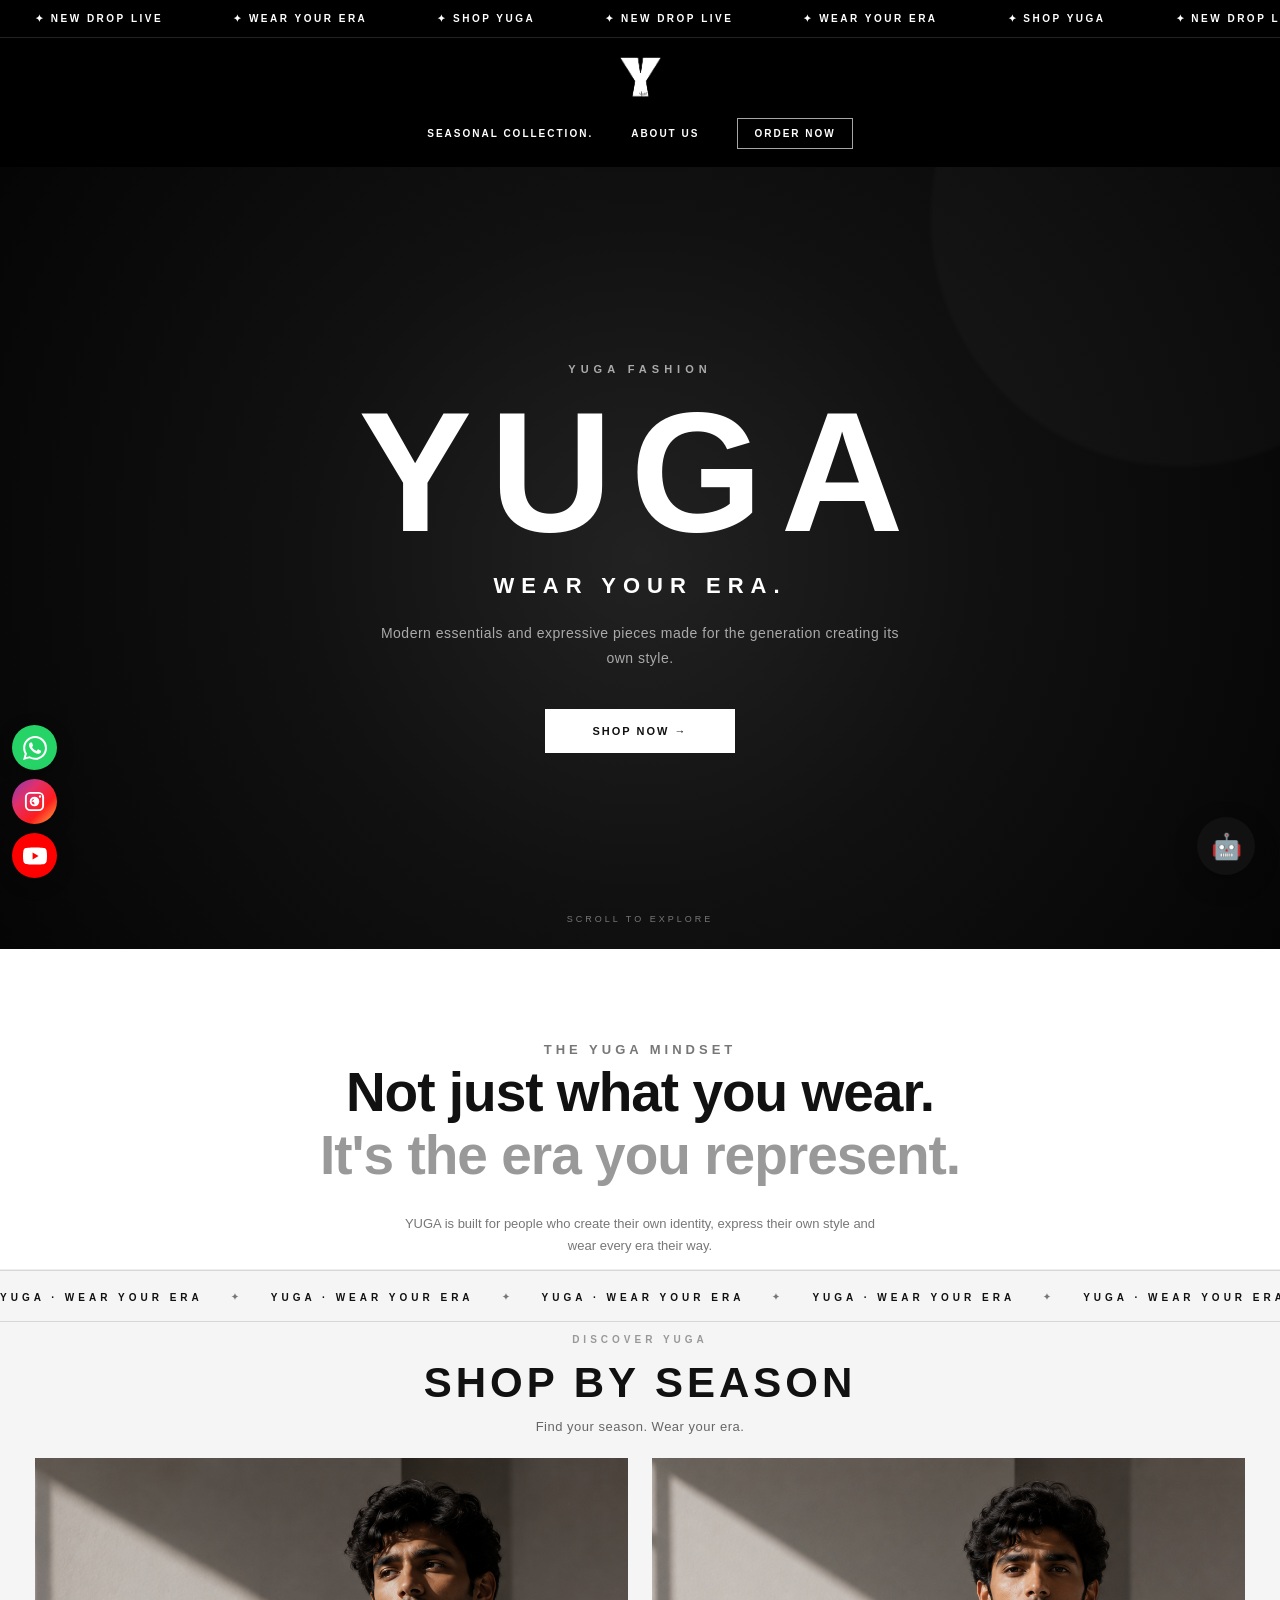
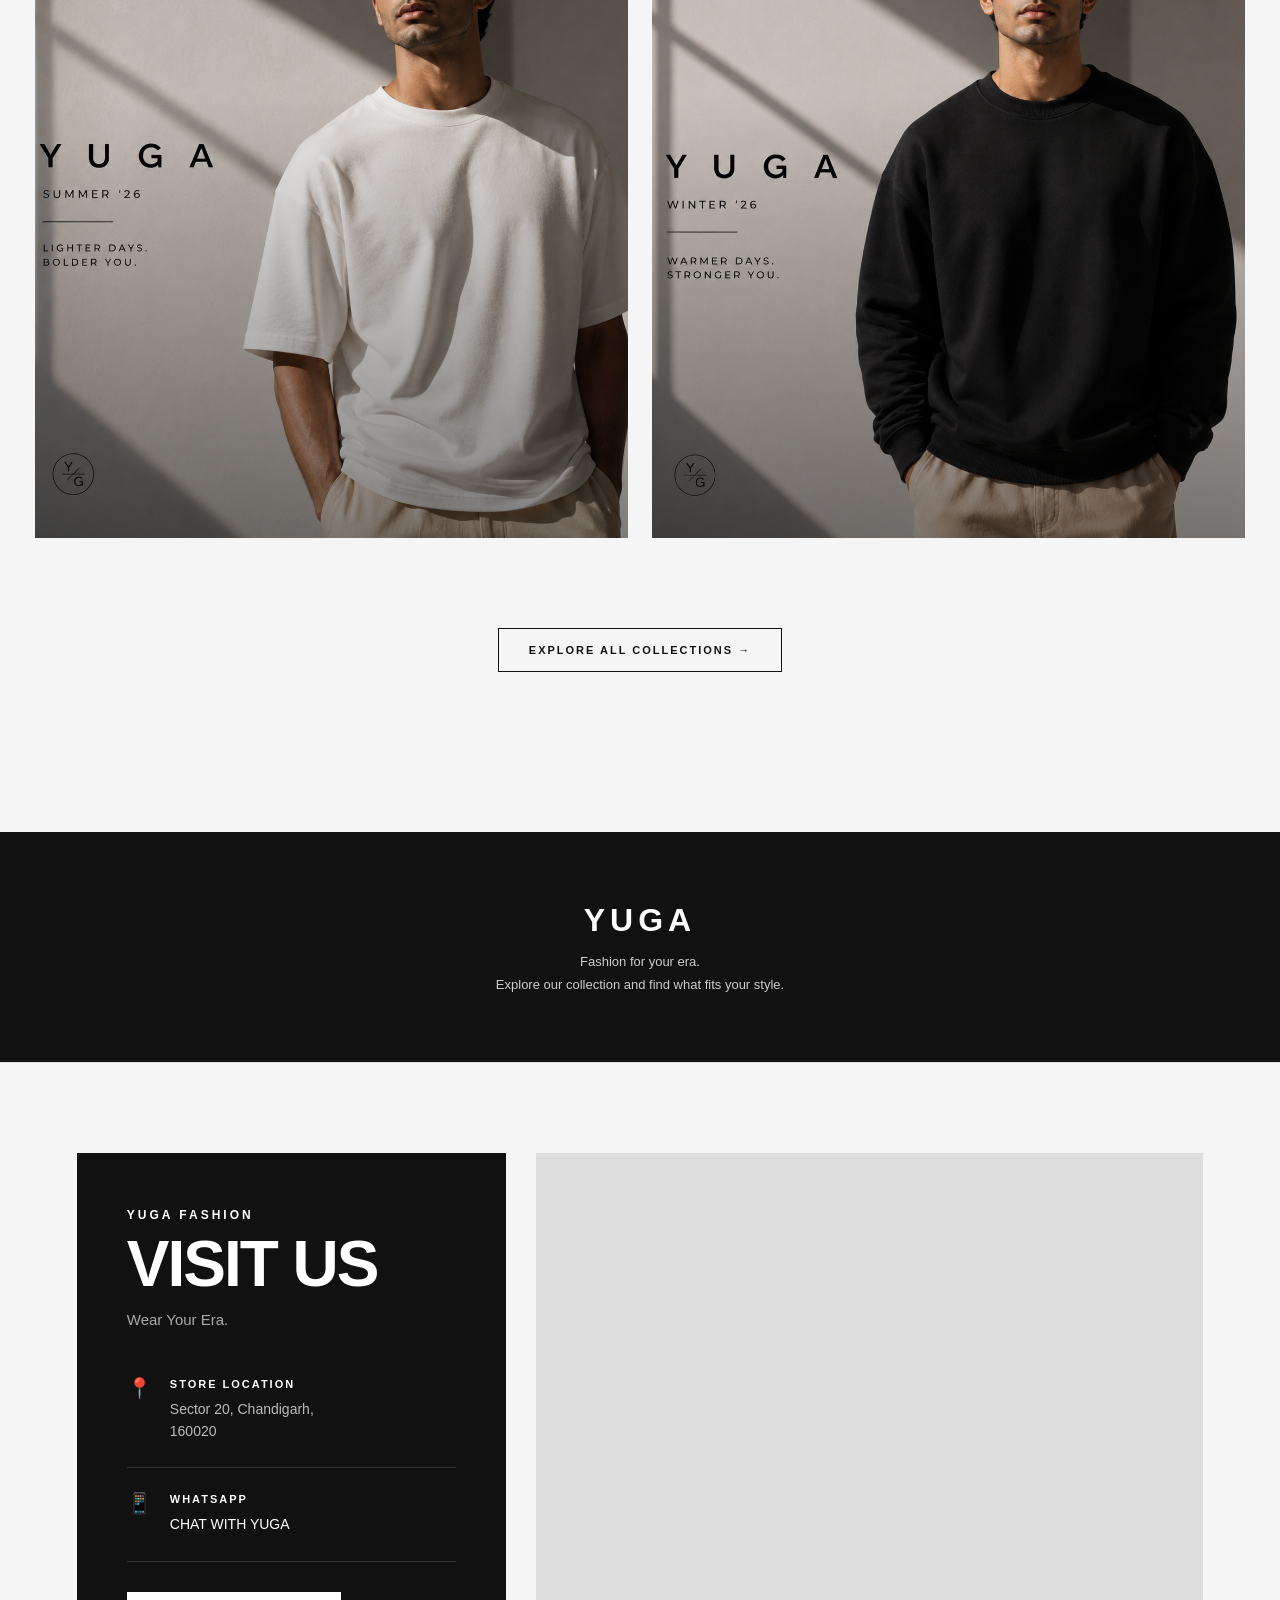
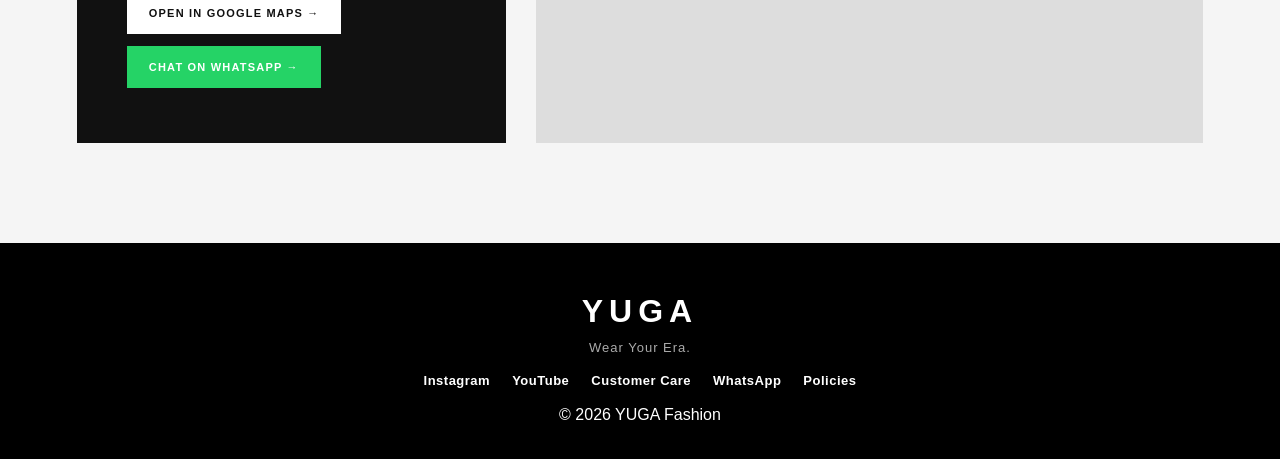
==== commit 688ca4b4: "Update index.html" ====
--- a/index.html
+++ b/index.html
@@ -848,7 +848,6 @@
         /* =====================================================
            TIGHTER MINDSET / COLLECTION FLOW
         ====================================================== */
-
         .brand-statement {
             min-height: auto !important;
             height: auto !important;
@@ -969,42 +968,26 @@
         }
 
         @media (max-width: 800px) {
-
             .collection-showcase {
-
                 grid-template-columns: 1fr !important;
-
                 gap: 18px !important;
-
             }
 
             .collection-showcase .collection-panel {
-
                 height: 620px !important;
-
                 min-height: 620px !important;
-
             }
 
             .seasonal-panel .collection-overlay h3 {
-
-                font-size:
-                    clamp(40px, 13vw, 64px);
-
-            }
-
+                font-size: clamp(40px, 13vw, 64px);
+            }
         }
 
         @media (max-width: 450px) {
-
             .collection-showcase .collection-panel {
-
                 height: 560px !important;
-
                 min-height: 560px !important;
-
-            }
-
+            }
         }
 
 
@@ -1014,436 +997,174 @@
         ====================================================== */
 
         .hero-premium-content {
-
             opacity: 0;
-
-            animation:
-                yugaHeroIn
-                1.2s
-                cubic-bezier(.16,1,.3,1)
-                .12s
-                forwards;
-
+            animation: yugaHeroIn 1.2s cubic-bezier(.16,1,.3,1) .12s forwards;
         }
 
         .hero-premium::before {
-
-            animation:
-                yugaHeroImage
-                12s
-                ease-out
-                both;
-
+            animation: yugaHeroImage 12s ease-out both;
         }
 
         .hero-scroll {
-
-            animation:
-                yugaScrollPulse
-                2.2s
-                ease-in-out
-                1.4s
-                infinite;
-
+            animation: yugaScrollPulse 2.2s ease-in-out 1.4s infinite;
         }
 
         @keyframes yugaHeroIn {
-
-            from {
-
-                opacity: 0;
-
-                transform:
-                    translateY(35px);
-
-                filter:
-                    blur(8px);
-
-            }
-
-            to {
-
-                opacity: 1;
-
-                transform:
-                    translateY(0);
-
-                filter:
-                    blur(0);
-
-            }
-
+            from { opacity: 0; transform: translateY(35px); filter: blur(8px); }
+            to { opacity: 1; transform: translateY(0); filter: blur(0); }
         }
 
         @keyframes yugaHeroImage {
-
-            from {
-
-                transform:
-                    scale(1.08);
-
-            }
-
-            to {
-
-                transform:
-                    scale(1);
-
-            }
-
+            from { transform: scale(1.08); }
+            to { transform: scale(1); }
         }
 
         @keyframes yugaScrollPulse {
-
-            0%, 100% {
-
-                opacity: .45;
-
-                transform:
-                    translateY(0);
-
-            }
-
-            50% {
-
-                opacity: 1;
-
-                transform:
-                    translateY(5px);
-
-            }
-
+            0%, 100% { opacity: .45; transform: translateY(0); }
+            50% { opacity: 1; transform: translateY(5px); }
         }
 
         /* Premium scroll reveals — slightly more cinematic than the base reveal */
-
         .reveal {
-
             transition:
                 opacity .9s ease,
                 transform .9s cubic-bezier(.16,1,.3,1),
                 filter .9s ease;
-
-            transform:
-                translateY(34px);
-
-            filter:
-                blur(4px);
-
+            transform: translateY(34px);
+            filter: blur(4px);
         }
 
         .reveal.visible {
-
-            transform:
-                translateY(0);
-
-            filter:
-                blur(0);
-
+            transform: translateY(0);
+            filter: blur(0);
         }
 
         .collection-showcase .collection-panel {
-
             transition:
                 transform .55s cubic-bezier(.16,1,.3,1),
                 box-shadow .55s ease;
-
         }
 
         .collection-showcase .collection-panel:hover {
-
-            transform:
-                translateY(-6px);
-
-            box-shadow:
-                0 24px 60px rgba(0,0,0,.22);
-
+            transform: translateY(-6px);
+            box-shadow: 0 24px 60px rgba(0,0,0,.22);
         }
 
         .collection-showcase .collection-panel:hover .collection-image {
-
-            transform:
-                scale(1.055);
-
+            transform: scale(1.055);
         }
 
         .seasonal-panel .collection-overlay {
-
-            transition:
-                background .5s ease;
-
+            transition: background .5s ease;
         }
 
         .seasonal-panel .collection-overlay h3,
         .seasonal-panel .collection-overlay p,
         .seasonal-panel .collection-explore {
-
-            transition:
-                transform .55s cubic-bezier(.16,1,.3,1),
-                opacity .45s ease;
-
-        }
-
-        .seasonal-panel .collection-overlay h3 {
-
-            transform:
-                translateY(12px);
-
-        }
-
-        .seasonal-panel .collection-overlay p {
-
-            transform:
-                translateY(10px);
-
-            opacity: .75;
-
-        }
-
-        .seasonal-panel .collection-explore {
-
-            transform:
-                translateY(14px);
-
-            opacity: 0;
-
-        }
+            transition: transform .55s cubic-bezier(.16,1,.3,1), opacity .45s ease;
+        }
+
+        .seasonal-panel .collection-overlay h3 { transform: translateY(12px); }
+        .seasonal-panel .collection-overlay p { transform: translateY(10px); opacity: .75; }
+        .seasonal-panel .collection-explore { transform: translateY(14px); opacity: 0; }
 
         .seasonal-panel:hover .collection-overlay h3,
         .seasonal-panel:hover .collection-overlay p,
         .seasonal-panel:hover .collection-explore {
-
-            transform:
-                translateY(0);
-
-        }
-
-        .seasonal-panel:hover .collection-explore {
-
-            opacity: 1;
-
-        }
+            transform: translateY(0);
+        }
+
+        .seasonal-panel:hover .collection-explore { opacity: 1; }
 
         /* Moving brand strip */
-
         .yuga-marquee {
-
             overflow: hidden;
-
             width: 100%;
-
-            border-top:
-                1px solid rgba(0,0,0,.12);
-
-            border-bottom:
-                1px solid rgba(0,0,0,.12);
-
-            margin:
-                15px 0 55px;
-
-            padding:
-                16px 0;
-
-            white-space:
-                nowrap;
-
+            border-top: 1px solid rgba(0,0,0,.12);
+            border-bottom: 1px solid rgba(0,0,0,.12);
+            margin: 15px 0 55px;
+            padding: 16px 0;
+            white-space: nowrap;
         }
 
         .yuga-marquee-track {
-
-            display:
-                inline-flex;
-
-            align-items:
-                center;
-
-            width:
-                max-content;
-
-            animation:
-                yugaMarquee
-                22s
-                linear
-                infinite;
-
+            display: inline-flex;
+            align-items: center;
+            width: max-content;
+            animation: yugaMarquee 22s linear infinite;
         }
 
         .yuga-marquee span {
-
-            display:
-                inline-flex;
-
-            align-items:
-                center;
-
-            gap:
-                28px;
-
-            padding-right:
-                28px;
-
-            font-size:
-                10px;
-
-            font-weight:
-                700;
-
-            letter-spacing:
-                4px;
-
-            text-transform:
-                uppercase;
-
+            display: inline-flex;
+            align-items: center;
+            gap: 28px;
+            padding-right: 28px;
+            font-size: 10px;
+            font-weight: 700;
+            letter-spacing: 4px;
+            text-transform: uppercase;
         }
 
         .yuga-marquee span::after {
-
-            content:
-                '✦';
-
-            font-size:
-                9px;
-
-            opacity:
-                .55;
-
+            content: '✦';
+            font-size: 9px;
+            opacity: .55;
         }
 
         @keyframes yugaMarquee {
-
-            from {
-
-                transform:
-                    translateX(0);
-
-            }
-
-            to {
-
-                transform:
-                    translateX(-50%);
-
-            }
-
+            from { transform: translateX(0); }
+            to { transform: translateX(-50%); }
         }
 
         /* Smooth internal-page transition */
-
         body.yuga-page-leaving {
-
-            animation:
-                yugaPageOut
-                .42s
-                ease
-                forwards;
-
-            pointer-events:
-                none;
-
+            animation: yugaPageOut .42s ease forwards;
+            pointer-events: none;
         }
 
         @keyframes yugaPageOut {
-
-            from {
-
-                opacity:
-                    1;
-
-                transform:
-                    translateY(0);
-
-            }
-
-            to {
-
-                opacity:
-                    0;
-
-                transform:
-                    translateY(-10px);
-
-            }
-
+            from { opacity: 1; transform: translateY(0); }
+            to { opacity: 0; transform: translateY(-10px); }
         }
 
         @media (max-width: 800px) {
-
             .brand-statement {
-
-                min-height:
-                    auto !important;
-
-                padding-top:
-                    48px !important;
-
-                padding-bottom:
-                    10px !important;
-
-            }
-
+                min-height: auto !important;
+                padding-top: 48px !important;
+                padding-bottom: 10px !important;
+            }
         }
 
         /* Mobile animation tuning */
-
         @media (max-width: 800px) {
-
             .hero-premium-content {
-
-                animation-duration:
-                    1s;
-
+                animation-duration: 1s;
             }
 
             .yuga-marquee {
-
-                margin:
-                    10px 0 35px;
-
-                padding:
-                    13px 0;
-
+                margin: 10px 0 35px;
+                padding: 13px 0;
             }
 
             .yuga-marquee span {
-
-                font-size:
-                    9px;
-
-                letter-spacing:
-                    3px;
-
-                padding-right:
-                    22px;
-
+                font-size: 9px;
+                letter-spacing: 3px;
+                padding-right: 22px;
             }
 
             /* Replace desktop hover-only movement with tap-friendly feedback. */
-
             .collection-showcase .collection-panel:hover {
-
-                transform:
-                    none;
-
-                box-shadow:
-                    none;
-
+                transform: none;
+                box-shadow: none;
             }
 
             .collection-showcase .collection-panel.touch-active {
-
-                transform:
-                    translateY(-3px);
-
-                box-shadow:
-                    0 18px 40px rgba(0,0,0,.18);
-
+                transform: translateY(-3px);
+                box-shadow: 0 18px 40px rgba(0,0,0,.18);
             }
 
             .collection-showcase .collection-panel.touch-active .collection-image {
-
-                transform:
-                    scale(1.045);
-
+                transform: scale(1.045);
             }
 
             .seasonal-panel:active .collection-overlay h3,
@@ -1452,1027 +1173,179 @@
             .seasonal-panel.touch-active .collection-overlay h3,
             .seasonal-panel.touch-active .collection-overlay p,
             .seasonal-panel.touch-active .collection-explore {
-
-                transform:
-                    translateY(0);
-
+                transform: translateY(0);
             }
 
             .seasonal-panel.touch-active .collection-explore {
-
-                opacity:
-                    1;
-
-            }
-
+                opacity: 1;
+            }
         }
 
         @media (prefers-reduced-motion: reduce) {
-
             .hero-premium-content,
             .hero-premium::before,
             .hero-scroll,
             .yuga-marquee-track {
-
-                animation:
-                    none !important;
-
-            }
-
-            .hero-premium-content {
-
-                opacity:
-                    1;
-
-            }
-
-            .reveal {
-
-                transition:
-                    none !important;
-
-                transform:
-                    none;
-
-                filter:
-                    none;
-
-            }
-
+                animation: none !important;
+            }
+            .hero-premium-content { opacity: 1; }
+            .reveal { transition: none !important; transform: none; filter: none; }
             .collection-showcase .collection-panel,
             .collection-showcase .collection-panel:hover,
             .collection-showcase .collection-panel:hover .collection-image {
-
-                transform:
-                    none !important;
-
-                transition:
-                    none !important;
-
-            }
-
-        }
-
-
-
-        /* =====================================================
-           YUGA OFFER BAR
-        ====================================================== */
-
-        .yuga-offer-bar {
-
-            position:
-                relative;
-
-            z-index:
-                1000;
-
-            width:
-                100%;
-
-            min-height:
-                34px;
-
-            display:
-                flex;
-
-            align-items:
-                center;
-
-            justify-content:
-                center;
-
-            overflow:
-                hidden;
-
-            background:
-                #fff;
-
-            color:
-                #000;
-
-            border-bottom:
-                1px solid #dedede;
-
-            text-decoration:
-                none;
-
-            cursor:
-                pointer;
-
-        }
-
-
-        .yuga-offer-track {
-
-            display:
-                flex;
-
-            align-items:
-                center;
-
-            justify-content:
-                center;
-
-            gap:
-                34px;
-
-            width:
-                max-content;
-
-            white-space:
-                nowrap;
-
-            padding:
-                8px 20px;
-
-            font-size:
-                9px;
-
-            font-weight:
-                800;
-
-            letter-spacing:
-                2px;
-
-            text-transform:
-                uppercase;
-
-        }
-
-
-        .yuga-offer-track span {
-
-            display:
-                inline-flex;
-
-            align-items:
-                center;
-
-            gap:
-                8px;
-
-            transition:
-                opacity .25s ease;
-
-        }
-
-
-        .yuga-offer-bar:hover
-        .yuga-offer-track span {
-
-            opacity:
-                .55;
-
-        }
-
-
-        /* =====================================================
-           EXIT INTENT POPUP
-        ====================================================== */
-
-        .yuga-exit-overlay {
-
-            position:
-                fixed;
-
-            inset:
-                0;
-
-            z-index:
-                99990;
-
-            display:
-                flex;
-
-            align-items:
-                center;
-
-            justify-content:
-                center;
-
-            padding:
-                24px;
-
-            background:
-                rgba(0,0,0,.76);
-
-            backdrop-filter:
-                blur(8px);
-
-            -webkit-backdrop-filter:
-                blur(8px);
-
-            opacity:
-                0;
-
-            visibility:
-                hidden;
-
-            pointer-events:
-                none;
-
-            transition:
-                opacity .35s ease,
-                visibility .35s ease;
-
-        }
-
-
-        .yuga-exit-overlay.active {
-
-            opacity:
-                1;
-
-            visibility:
-                visible;
-
-            pointer-events:
-                auto;
-
-        }
-
-
-        .yuga-exit-card {
-
-            position:
-                relative;
-
-            width:
-                min(560px, 100%);
-
-            padding:
-                54px 48px 44px;
-
-            background:
-                #fff;
-
-            color:
-                #000;
-
-            border:
-                1px solid #d7d7d7;
-
-            box-shadow:
-                0 30px 100px rgba(0,0,0,.38);
-
-            transform:
-                translateY(24px) scale(.97);
-
-            transition:
-                transform .4s cubic-bezier(.2,.8,.2,1);
-
-        }
-
-
-        .yuga-exit-overlay.active
-        .yuga-exit-card {
-
-            transform:
-                translateY(0) scale(1);
-
-        }
-
-
-        .yuga-exit-close {
-
-            position:
-                absolute;
-
-            top:
-                17px;
-
-            right:
-                18px;
-
-            width:
-                38px;
-
-            height:
-                38px;
-
-            border:
-                1px solid #d0d0d0;
-
-            border-radius:
-                50%;
-
-            background:
-                #fff;
-
-            color:
-                #000;
-
-            font-size:
-                23px;
-
-            line-height:
-                1;
-
-            cursor:
-                pointer;
-
-            transition:
-                background .25s ease,
-                color .25s ease,
-                transform .25s ease;
-
-        }
-
-
-        .yuga-exit-close:hover {
-
-            background:
-                #000;
-
-            color:
-                #fff;
-
-            transform:
-                rotate(90deg);
-
-        }
-
-
-        .yuga-exit-eyebrow {
-
-            margin:
-                0 0 16px;
-
-            font-size:
-                9px;
-
-            font-weight:
-                800;
-
-            letter-spacing:
-                3px;
-
-            text-transform:
-                uppercase;
-
-            opacity:
-                .55;
-
-        }
-
-
-        .yuga-exit-title {
-
-            margin:
-                0;
-
-            max-width:
-                470px;
-
-            font-size:
-                clamp(34px, 6vw, 56px);
-
-            line-height:
-                .95;
-
-            letter-spacing:
-                -2px;
-
-            font-weight:
-                900;
-
-        }
-
-
-        .yuga-exit-offer {
-
-            display:
-                inline-flex;
-
-            align-items:
-                center;
-
-            margin:
-                28px 0 18px;
-
-            padding:
-                13px 16px;
-
-            background:
-                #000;
-
-            color:
-                #fff;
-
-            font-size:
-                10px;
-
-            font-weight:
-                800;
-
-            letter-spacing:
-                2px;
-
-            text-transform:
-                uppercase;
-
-        }
-
-
-        .yuga-exit-text {
-
-            margin:
-                0;
-
-            max-width:
-                420px;
-
-            font-size:
-                13px;
-
-            line-height:
-                1.7;
-
-            color:
-                #333;
-
-        }
-
-
-        .yuga-exit-button {
-
-            display:
-                inline-flex;
-
-            align-items:
-                center;
-
-            justify-content:
-                center;
-
-            margin-top:
-                28px;
-
-            min-height:
-                48px;
-
-            padding:
-                0 25px;
-
-            background:
-                #000;
-
-            color:
-                #fff;
-
-            text-decoration:
-                none;
-
-            font-size:
-                10px;
-
-            font-weight:
-                800;
-
-            letter-spacing:
-                2px;
-
-            text-transform:
-                uppercase;
-
-            transition:
-                background .25s ease,
-                transform .25s ease;
-
-        }
-
-
-        .yuga-exit-button:hover {
-
-            background:
-                #222;
-
-            transform:
-                translateY(-2px);
-
-        }
-
-
-        .yuga-exit-note {
-
-            margin:
-                18px 0 0;
-
-            font-size:
-                9px;
-
-            line-height:
-                1.5;
-
-            letter-spacing:
-                1px;
-
-            color:
-                #777;
-
-        }
-
-
-        /* =====================================================
-           OFFER BAR + POPUP MOBILE
-        ====================================================== */
-
-        @media (max-width: 800px) {
-
-            .yuga-offer-bar {
-
-                min-height:
-                    31px;
-
-            }
-
-
-            .yuga-offer-track {
-
-                gap:
-                    24px;
-
-                padding:
-                    7px 15px;
-
-                font-size:
-                    8px;
-
-                letter-spacing:
-                    1.5px;
-
-            }
-
-
-            .yuga-exit-overlay {
-
-                padding:
-                    16px;
-
-            }
-
-
-            .yuga-exit-card {
-
-                padding:
-                    48px 25px 30px;
-
-            }
-
-
-            .yuga-exit-title {
-
-                font-size:
-                    38px;
-
-                letter-spacing:
-                    -1.5px;
-
-            }
-
-
-            .yuga-exit-offer {
-
-                margin-top:
-                    24px;
-
-                font-size:
-                    8px;
-
-                letter-spacing:
-                    1.5px;
-
-            }
-
-
-            .yuga-exit-text {
-
-                font-size:
-                    12px;
-
-            }
-
-
-            .yuga-exit-button {
-
-                width:
-                    100%;
-
-            }
-
-        }
-
-
-        @media (max-width: 380px) {
-
-            .yuga-exit-card {
-
-                padding:
-                    45px 20px 27px;
-
-            }
-
-
-            .yuga-exit-title {
-
-                font-size:
-                    34px;
-
-            }
-
-
-            .yuga-exit-offer {
-
-                font-size:
-                    7px;
-
-                padding:
-                    12px 12px;
-
-            }
-
+                transform: none !important;
+                transition: none !important;
+            }
         }
 
     </style>
 
 
-    <style>
-
-        /* =====================================================
-           WINTER '26 — COMING SOON SNOW REVEAL
-        ====================================================== */
-
-        .winter-trigger {
-
-            border:
-                0;
-
-            padding:
-                0;
-
-            margin:
-                0;
-
-            width:
-                100%;
-
-            font:
-                inherit;
-
-            color:
-                inherit;
-
-            text-align:
-                inherit;
-
-            background:
-                transparent;
-
-            cursor:
-                pointer;
-
-        }
-
-
-        .winter-coming-overlay {
-
-            position:
-                fixed;
-
-            inset:
-                0;
-
-            z-index:
-                99999;
-
-            display:
-                flex;
-
-            align-items:
-                center;
-
-            justify-content:
-                center;
-
-            background:
-                rgba(7,10,14,0.94);
-
-            opacity:
-                0;
-
-            visibility:
-                hidden;
-
-            pointer-events:
-                none;
-
-            transition:
-                opacity .35s ease,
-                visibility .35s ease;
-
-            overflow:
-                hidden;
-
-        }
-
-
-        .winter-coming-overlay.active {
-
-            opacity:
-                1;
-
-            visibility:
-                visible;
-
-            pointer-events:
-                auto;
-
-        }
-
-
-        .winter-coming-content {
-
-            position:
-                relative;
-
-            z-index:
-                3;
-
-            text-align:
-                center;
-
-            color:
-                #fff;
-
-            transform:
-                scale(.82);
-
-            opacity:
-                0;
-
-            transition:
-                transform .65s cubic-bezier(.2,.8,.2,1),
-                opacity .45s ease .12s;
-
-        }
-
-
-        .winter-coming-overlay.active
-        .winter-coming-content {
-
-            transform:
-                scale(1);
-
-            opacity:
-                1;
-
-        }
-
-
-        .winter-coming-season {
-
-            margin:
-                0 0 14px;
-
-            font-size:
-                clamp(12px,1.3vw,17px);
-
-            letter-spacing:
-                .42em;
-
-            font-weight:
-                500;
-
-        }
-
-
-        .winter-coming-title {
-
-            margin:
-                0;
-
-            font-size:
-                clamp(48px,9vw,130px);
-
-            line-height:
-                .9;
-
-            letter-spacing:
-                -.045em;
-
-            font-weight:
-                800;
-
-            text-transform:
-                uppercase;
-
-        }
-
-
+<style>
+    /* =====================================================
+       WINTER '26 — COMING SOON SNOW REVEAL
+    ====================================================== */
+    .winter-trigger {
+        border: 0;
+        padding: 0;
+        margin: 0;
+        width: 100%;
+        font: inherit;
+        color: inherit;
+        text-align: inherit;
+        background: transparent;
+        cursor: pointer;
+    }
+
+    .winter-coming-overlay {
+        position: fixed;
+        inset: 0;
+        z-index: 99999;
+        display: flex;
+        align-items: center;
+        justify-content: center;
+        background: rgba(7, 10, 14, 0.94);
+        opacity: 0;
+        visibility: hidden;
+        pointer-events: none;
+        transition: opacity .35s ease, visibility .35s ease;
+        overflow: hidden;
+    }
+
+    .winter-coming-overlay.active {
+        opacity: 1;
+        visibility: visible;
+        pointer-events: auto;
+    }
+
+    .winter-coming-content {
+        position: relative;
+        z-index: 3;
+        text-align: center;
+        color: #fff;
+        transform: scale(.82);
+        opacity: 0;
+        transition: transform .65s cubic-bezier(.2,.8,.2,1), opacity .45s ease .12s;
+    }
+
+    .winter-coming-overlay.active .winter-coming-content {
+        transform: scale(1);
+        opacity: 1;
+    }
+
+    .winter-coming-season {
+        margin: 0 0 14px;
+        font-size: clamp(12px, 1.3vw, 17px);
+        letter-spacing: .42em;
+        font-weight: 500;
+    }
+
+    .winter-coming-title {
+        margin: 0;
+        font-size: clamp(48px, 9vw, 130px);
+        line-height: .9;
+        letter-spacing: -.045em;
+        font-weight: 800;
+        text-transform: uppercase;
+    }
+
+    .winter-coming-subtitle {
+        margin: 22px 0 0;
+        font-size: clamp(11px, 1.1vw, 15px);
+        letter-spacing: .3em;
+        text-transform: uppercase;
+        opacity: .78;
+    }
+
+    .winter-coming-close {
+        position: absolute;
+        top: 26px;
+        right: 30px;
+        z-index: 5;
+        width: 44px;
+        height: 44px;
+        border: 1px solid rgba(255,255,255,.35);
+        border-radius: 50%;
+        background: rgba(255,255,255,.05);
+        color: #fff;
+        font-size: 25px;
+        line-height: 1;
+        cursor: pointer;
+        transition: background .2s ease, transform .2s ease;
+    }
+
+    .winter-coming-close:hover {
+        background: rgba(255,255,255,.14);
+        transform: rotate(90deg);
+    }
+
+    .winter-snow-field {
+        position: absolute;
+        inset: 0;
+        z-index: 2;
+        pointer-events: none;
+        overflow: hidden;
+    }
+
+    .winter-snowflake {
+        position: absolute;
+        left: 50%;
+        top: 50%;
+        width: var(--size);
+        height: var(--size);
+        border-radius: 50%;
+        background: #fff;
+        box-shadow: 0 0 12px rgba(255,255,255,.75);
+        opacity: 0;
+        transform: translate(-50%, -50%);
+        animation: winterSnowBurst var(--duration) cubic-bezier(.15,.75,.25,1) forwards;
+    }
+
+    @keyframes winterSnowBurst {
+        0% {
+            opacity: 0;
+            transform: translate(-50%, -50%) scale(.2);
+        }
+        10% {
+            opacity: 1;
+        }
+        100% {
+            opacity: 0;
+            transform: translate(calc(-50% + var(--x)), calc(-50% + var(--y))) scale(1);
+        }
+    }
+
+    @media (max-width: 600px) {
+        .winter-coming-close {
+            top: 18px;
+            right: 18px;
+        }
         .winter-coming-subtitle {
-
-            margin:
-                22px 0 0;
-
-            font-size:
-                clamp(11px,1.1vw,15px);
-
-            letter-spacing:
-                .3em;
-
-            text-transform:
-                uppercase;
-
-            opacity:
-                .78;
-
-        }
-
-
-        .winter-coming-close {
-
-            position:
-                absolute;
-
-            top:
-                26px;
-
-            right:
-                30px;
-
-            z-index:
-                5;
-
-            width:
-                44px;
-
-            height:
-                44px;
-
-            border:
-                1px solid rgba(255,255,255,.35);
-
-            border-radius:
-                50%;
-
-            background:
-                rgba(255,255,255,.05);
-
-            color:
-                #fff;
-
-            font-size:
-                25px;
-
-            line-height:
-                1;
-
-            cursor:
-                pointer;
-
-            transition:
-                background .2s ease,
-                transform .2s ease;
-
-        }
-
-
-        .winter-coming-close:hover {
-
-            background:
-                rgba(255,255,255,.14);
-
-            transform:
-                rotate(90deg);
-
-        }
-
-
-        .winter-snow-field {
-
-            position:
-                absolute;
-
-            inset:
-                0;
-
-            z-index:
-                2;
-
-            pointer-events:
-                none;
-
-            overflow:
-                hidden;
-
-        }
-
-
-        .winter-snowflake {
-
-            position:
-                absolute;
-
-            left:
-                50%;
-
-            top:
-                50%;
-
-            width:
-                var(--size);
-
-            height:
-                var(--size);
-
-            border-radius:
-                50%;
-
-            background:
-                #fff;
-
-            box-shadow:
-                0 0 12px rgba(255,255,255,.75);
-
-            opacity:
-                0;
-
-            transform:
-                translate(-50%,-50%);
-
-            animation:
-                winterSnowBurst
-                var(--duration)
-                cubic-bezier(.15,.75,.25,1)
-                forwards;
-
-        }
-
-
-        @keyframes winterSnowBurst {
-
-            0% {
-
-                opacity:
-                    0;
-
-                transform:
-                    translate(-50%,-50%)
-                    scale(.2);
-
-            }
-
-            10% {
-
-                opacity:
-                    1;
-
-            }
-
-            100% {
-
-                opacity:
-                    0;
-
-                transform:
-                    translate(
-                        calc(-50% + var(--x)),
-                        calc(-50% + var(--y))
-                    )
-                    scale(1);
-
-            }
-
-        }
-
-
-        @media (max-width:600px) {
-
-            .winter-coming-close {
-
-                top:
-                    18px;
-
-                right:
-                    18px;
-
-            }
-
-
-            .winter-coming-subtitle {
-
-                letter-spacing:
-                    .18em;
-
-                padding:
-                    0 25px;
-
-            }
-
-        }
-
-    </style>
+            letter-spacing: .18em;
+            padding: 0 25px;
+        }
+    }
+</style>
 
 </head>
 
@@ -2494,67 +1367,22 @@
     <div class="yuga-announcement">
 
         <div class="announcement-track">
-
             <span>✦ NEW DROP LIVE</span>
-
             <span>✦ WEAR YOUR ERA</span>
-
             <span>✦ SHOP YUGA</span>
-
             <span>✦ NEW DROP LIVE</span>
-
             <span>✦ WEAR YOUR ERA</span>
-
             <span>✦ SHOP YUGA</span>
-
             <span>✦ NEW DROP LIVE</span>
-
             <span>✦ WEAR YOUR ERA</span>
-
             <span>✦ SHOP YUGA</span>
-
             <span>✦ NEW DROP LIVE</span>
-
             <span>✦ WEAR YOUR ERA</span>
-
             <span>✦ SHOP YUGA</span>
 
         </div>
 
     </div>
-
-
-    <!-- =========================================================
-         NEW YUGA OFFER BAR
-    ========================================================== -->
-
-    <a
-        href="#collections"
-        class="yuga-offer-bar"
-        aria-label="Shop YUGA and get free delivery above 999 rupees"
-    >
-
-        <div class="yuga-offer-track">
-
-            <span>
-                ✦ LIMITED-TIME OFFER
-            </span>
-
-            <span>
-                FREE DELIVERY ABOVE ₹999
-            </span>
-
-            <span>
-                BUILD YOUR ERA
-            </span>
-
-            <span>
-                SHOP YUGA →
-            </span>
-
-        </div>
-
-    </a>
 
 
     <!-- =========================================================
@@ -2585,16 +1413,14 @@
     >
 
         <a href="#collections">
-
             Seasonal Collection.
-
         </a>
 
 
+        <!-- ABOUT US NOW OPENS ABOUT US PAGE -->
+
         <a href="About us.html">
-
             About Us
-
         </a>
 
 
@@ -2604,9 +1430,7 @@
             rel="noopener noreferrer"
             class="nav-order"
         >
-
             Order Now
-
         </a>
 
     </nav>
@@ -2621,31 +1445,23 @@
         <div class="hero-premium-content">
 
             <p class="hero-eyebrow">
-
                 YUGA FASHION
-
             </p>
 
 
             <h1>
-
                 YUGA
-
             </h1>
 
 
             <p class="hero-tagline">
-
                 WEAR YOUR ERA.
-
             </p>
 
 
             <p class="hero-description">
-
                 Modern essentials and expressive pieces
                 made for the generation creating its own style.
-
             </p>
 
 
@@ -2653,18 +1469,14 @@
                 href="#collections"
                 class="hero-shop-button"
             >
-
                 SHOP NOW →
-
             </a>
 
         </div>
 
 
         <div class="hero-scroll">
-
             SCROLL TO EXPLORE
-
         </div>
 
     </section>
@@ -2677,9 +1489,7 @@
     <section class="brand-statement reveal">
 
         <p class="statement-small">
-
             THE YUGA MINDSET
-
         </p>
 
 
@@ -2690,9 +1500,7 @@
             <br>
 
             <span>
-
                 It's the era you represent.
-
             </span>
 
         </h2>
@@ -2712,47 +1520,17 @@
          YUGA MOTION MARQUEE
     ========================================================== -->
 
-    <div
-        class="yuga-marquee"
-        aria-hidden="true"
-    >
-
+    <div class="yuga-marquee" aria-hidden="true">
         <div class="yuga-marquee-track">
-
-            <span>
-                YUGA · WEAR YOUR ERA
-            </span>
-
-            <span>
-                YUGA · WEAR YOUR ERA
-            </span>
-
-            <span>
-                YUGA · WEAR YOUR ERA
-            </span>
-
-            <span>
-                YUGA · WEAR YOUR ERA
-            </span>
-
-            <span>
-                YUGA · WEAR YOUR ERA
-            </span>
-
-            <span>
-                YUGA · WEAR YOUR ERA
-            </span>
-
-            <span>
-                YUGA · WEAR YOUR ERA
-            </span>
-
-            <span>
-                YUGA · WEAR YOUR ERA
-            </span>
-
+            <span>YUGA · WEAR YOUR ERA</span>
+            <span>YUGA · WEAR YOUR ERA</span>
+            <span>YUGA · WEAR YOUR ERA</span>
+            <span>YUGA · WEAR YOUR ERA</span>
+            <span>YUGA · WEAR YOUR ERA</span>
+            <span>YUGA · WEAR YOUR ERA</span>
+            <span>YUGA · WEAR YOUR ERA</span>
+            <span>YUGA · WEAR YOUR ERA</span>
         </div>
-
     </div>
 
 
@@ -2769,23 +1547,17 @@
         <div class="collection-heading reveal">
 
             <p class="eyebrow">
-
                 DISCOVER YUGA
-
             </p>
 
 
             <h2>
-
                 SHOP BY SEASON
-
             </h2>
 
 
             <p>
-
                 Find your season. Wear your era.
-
             </p>
 
         </div>
@@ -2793,114 +1565,72 @@
 
         <div class="collection-showcase">
 
-
-            <!-- =================================================
-                 SUMMER
-            ================================================== -->
-
+            <!-- SUMMER -->
             <a
                 href="summer.html"
                 class="collection-panel reveal seasonal-panel"
             >
-
                 <img
                     src="YUGA H1.png"
                     alt="YUGA Summer Collection"
                     class="collection-image"
                 >
 
-
                 <div class="collection-overlay seasonal-overlay">
-
                     <img
                         src="Logo.png"
                         alt="YUGA"
                         class="logo"
                     >
 
-
-                    <h3>
-
-                        SUMMER '26
-
-                    </h3>
-
+                    <h3>SUMMER '26</h3>
 
                     <p>
-
                         Plain · Polo · Printed
-
                     </p>
 
-
                     <span class="collection-explore">
-
                         Explore Summer →
-
                     </span>
-
                 </div>
-
             </a>
 
-
-            <!-- =================================================
-                 WINTER
-            ================================================== -->
-
+            <!-- WINTER -->
             <button
                 type="button"
                 class="collection-panel reveal seasonal-panel winter-trigger"
                 id="winterCollectionTrigger"
                 aria-label="Open YUGA Winter '26 collection"
             >
-
                 <img
                     src="YUGA H22.png"
                     alt="YUGA Winter Collection"
                     class="collection-image"
                 >
 
-
                 <div class="collection-overlay seasonal-overlay">
-
                     <img
                         src="Logo.png"
                         alt="YUGA"
                         class="logo"
                     >
 
-
-                    <h3>
-
-                        WINTER '26
-
-                    </h3>
-
+                    <h3>WINTER '26</h3>
 
                     <p>
-
                         Winter '26
-
                     </p>
 
-
                     <span class="collection-explore">
-
                         Explore Winter →
-
                     </span>
-
                 </div>
-
             </button>
 
         </div>
 
 
-        <!-- =====================================================
-             SHOP ALL
-        ====================================================== -->
+        <!-- SHOP ALL -->
 
         <div class="shop-all-section reveal">
 
@@ -2908,9 +1638,7 @@
                 href="#collections"
                 class="shop-all-button"
             >
-
                 EXPLORE ALL COLLECTIONS →
-
             </a>
 
         </div>
@@ -2928,23 +1656,17 @@
     >
 
         <h2>
-
             YUGA
-
         </h2>
 
 
         <p>
-
             Fashion for your era.
-
         </p>
 
 
         <p>
-
             Explore our collection and find what fits your style.
-
         </p>
 
     </section>
@@ -2962,23 +1684,17 @@
             <div class="contact-info reveal">
 
                 <p class="contact-label">
-
                     YUGA FASHION
-
                 </p>
 
 
                 <h2>
-
                     VISIT US
-
                 </h2>
 
 
                 <p class="contact-tagline">
-
                     Wear Your Era.
-
                 </p>
 
 
@@ -2990,26 +1706,20 @@
                     <div class="contact-item">
 
                         <span>
-
                             📍
-
                         </span>
 
 
                         <div>
 
                             <strong>
-
                                 STORE LOCATION
-
                             </strong>
 
 
                             <p>
-
                                 Sector 20, Chandigarh,<br>
                                 160020
-
                             </p>
 
                         </div>
@@ -3022,18 +1732,14 @@
                     <div class="contact-item">
 
                         <span>
-
                             📱
-
                         </span>
 
 
                         <div>
 
                             <strong>
-
                                 WHATSAPP
-
                             </strong>
 
 
@@ -3045,9 +1751,7 @@
                                     rel="noopener noreferrer"
                                     class="whatsapp-link"
                                 >
-
                                     CHAT WITH YUGA
-
                                 </a>
 
                             </p>
@@ -3068,9 +1772,7 @@
                     rel="noopener noreferrer"
                     class="map-button"
                 >
-
                     OPEN IN GOOGLE MAPS →
-
                 </a>
 
 
@@ -3082,9 +1784,7 @@
                     rel="noopener noreferrer"
                     class="whatsapp-button"
                 >
-
                     CHAT ON WHATSAPP →
-
                 </a>
 
             </div>
@@ -3115,16 +1815,12 @@
     <footer>
 
         <h2>
-
             YUGA
-
         </h2>
 
 
         <p class="footer-tagline">
-
             Wear Your Era.
-
         </p>
 
 
@@ -3139,9 +1835,7 @@
                 rel="noopener noreferrer"
                 class="footer-link"
             >
-
                 Instagram
-
             </a>
 
 
@@ -3153,9 +1847,7 @@
                 rel="noopener noreferrer"
                 class="footer-link"
             >
-
                 YouTube
-
             </a>
 
 
@@ -3165,9 +1857,7 @@
                 href="mailto:yugafashiononline@gmail.com"
                 class="footer-link"
             >
-
                 Customer Care
-
             </a>
 
 
@@ -3179,9 +1869,7 @@
                 rel="noopener noreferrer"
                 class="footer-link"
             >
-
                 WhatsApp
-
             </a>
 
 
@@ -3191,18 +1879,14 @@
                 href="policies.html"
                 class="footer-link"
             >
-
                 Policies
-
             </a>
 
         </div>
 
 
         <p class="footer-copy">
-
             © 2026 YUGA Fashion
-
         </p>
 
     </footer>
@@ -3299,9 +1983,7 @@
         aria-label="Open YUGA AI"
         title="YUGA AI"
     >
-
         🤖
-
     </button>
 
 
@@ -3315,16 +1997,12 @@
             <div>
 
                 <strong>
-
                     YUGA AI
-
                 </strong>
 
 
                 <span>
-
                     ● Online
-
                 </span>
 
             </div>
@@ -3335,9 +2013,7 @@
                 type="button"
                 aria-label="Close chatbot"
             >
-
                 ×
-
             </button>
 
         </div>
@@ -3361,89 +2037,39 @@
 
 
             <!-- QUICK TOPICS -->
-
             <div class="yuga-quick-buttons">
 
-
-                <button
-                    type="button"
-                    data-question="Tell me about the Summer '26 collection"
-                >
-
+                <button type="button" data-question="Tell me about the Summer '26 collection">
                     ☀️ Summer '26
-
                 </button>
 
-
-                <button
-                    type="button"
-                    data-question="Tell me about the Winter '26 collection"
-                >
-
+                <button type="button" data-question="Tell me about the Winter '26 collection">
                     ❄️ Winter '26
-
                 </button>
 
-
-                <button
-                    type="button"
-                    data-question="What products does YUGA offer?"
-                >
-
+                <button type="button" data-question="What products does YUGA offer?">
                     👕 Products
-
                 </button>
 
-
-                <button
-                    type="button"
-                    data-question="What sizes are available?"
-                >
-
+                <button type="button" data-question="What sizes are available?">
                     📏 Sizes
-
                 </button>
 
-
-                <button
-                    type="button"
-                    data-question="What are your prices?"
-                >
-
+                <button type="button" data-question="What are your prices?">
                     💰 Prices
-
                 </button>
 
-
-                <button
-                    type="button"
-                    data-question="How can I order from YUGA?"
-                >
-
+                <button type="button" data-question="How can I order from YUGA?">
                     🛒 How to Order
-
                 </button>
 
-
-                <button
-                    type="button"
-                    data-question="Do you offer delivery and how long does it take?"
-                >
-
+                <button type="button" data-question="Do you offer delivery and how long does it take?">
                     🚚 Delivery
-
                 </button>
 
-
-                <button
-                    type="button"
-                    data-question="How can I contact YUGA?"
-                >
-
+                <button type="button" data-question="How can I contact YUGA?">
                     💬 Contact YUGA
-
                 </button>
-
 
             </div>
 
@@ -3466,154 +2092,8 @@
                 id="yugaChatSend"
                 type="button"
             >
-
                 ➤
-
             </button>
-
-        </div>
-
-    </div>
-
-
-    <!-- =========================================================
-         NEW EXIT-INTENT OFFER POPUP
-    ========================================================== -->
-
-    <div
-        class="yuga-exit-overlay"
-        id="yugaExitOverlay"
-        aria-hidden="true"
-        role="dialog"
-        aria-modal="true"
-        aria-labelledby="yugaExitTitle"
-        aria-describedby="yugaExitText"
-    >
-
-        <div class="yuga-exit-card">
-
-
-            <button
-                type="button"
-                class="yuga-exit-close"
-                id="yugaExitClose"
-                aria-label="Close offer"
-            >
-
-                ×
-
-            </button>
-
-
-            <p class="yuga-exit-eyebrow">
-
-                YUGA · LIMITED-TIME OFFER
-
-            </p>
-
-
-            <h2
-                class="yuga-exit-title"
-                id="yugaExitTitle"
-            >
-
-                WAIT — YOUR ERA ISN'T OVER YET.
-
-            </h2>
-
-
-            <div class="yuga-exit-offer">
-
-                FREE DELIVERY ABOVE ₹999
-
-            </div>
-
-
-            <p
-                class="yuga-exit-text"
-                id="yugaExitText"
-            >
-
-                Complete your YUGA look and unlock free delivery
-                on eligible orders above ₹999.
-
-            </p>
-
-
-            <a
-                href="#collections"
-                class="yuga-exit-button"
-                id="yugaExitShop"
-            >
-
-                CONTINUE SHOPPING →
-
-            </a>
-
-
-            <p class="yuga-exit-note">
-
-                Free delivery applies to eligible orders above ₹999.
-
-            </p>
-
-        </div>
-
-    </div>
-
-
-    <!-- =========================================================
-         WINTER '26 — COMING SOON OVERLAY
-    ========================================================== -->
-
-    <div
-        class="winter-coming-overlay"
-        id="winterComingOverlay"
-        aria-hidden="true"
-        role="dialog"
-        aria-modal="true"
-        aria-label="YUGA Winter '26 coming soon"
-    >
-
-        <div
-            class="winter-snow-field"
-            id="winterSnowField"
-        ></div>
-
-
-        <button
-            type="button"
-            class="winter-coming-close"
-            id="winterComingClose"
-            aria-label="Close Winter '26"
-        >
-
-            ×
-
-        </button>
-
-
-        <div class="winter-coming-content">
-
-            <p class="winter-coming-season">
-
-                YUGA · WINTER '26
-
-            </p>
-
-
-            <h2 class="winter-coming-title">
-
-                COMING SOON
-
-            </h2>
-
-
-            <p class="winter-coming-subtitle">
-
-                The coldest era is on its way.
-
-            </p>
 
         </div>
 
@@ -3675,54 +2155,18 @@
         ====================================================== */
 
         document.querySelectorAll('a[href]').forEach(function (link) {
-
-            const href =
-                link.getAttribute('href');
-
-
-            if (
-                !href ||
-                href.startsWith('#') ||
-                href.startsWith('http') ||
-                href.startsWith('mailto:') ||
-                href.startsWith('tel:') ||
-                link.target === '_blank'
-            ) {
-
-                return;
-
-            }
-
-
-            link.addEventListener(
-                'click',
-                function (event) {
-
-                    if (event.defaultPrevented) return;
-
-
-                    event.preventDefault();
-
-
-                    const destination =
-                        href;
-
-
-                    document.body.classList.add(
-                        'yuga-page-leaving'
-                    );
-
-
-                    setTimeout(function () {
-
-                        window.location.href =
-                            destination;
-
-                    }, 400);
-
-                }
-            );
-
+            const href = link.getAttribute('href');
+            if (!href || href.startsWith('#') || href.startsWith('http') || href.startsWith('mailto:') || href.startsWith('tel:') || link.target === '_blank') return;
+
+            link.addEventListener('click', function (event) {
+                if (event.defaultPrevented) return;
+                event.preventDefault();
+                const destination = href;
+                document.body.classList.add('yuga-page-leaving');
+                setTimeout(function () {
+                    window.location.href = destination;
+                }, 400);
+            });
         });
 
 
@@ -3730,83 +2174,21 @@
            MOUSE PARALLAX ON SEASON IMAGES
         ====================================================== */
 
-        document
-            .querySelectorAll('.seasonal-panel')
-            .forEach(function (panel) {
-
-                panel.addEventListener(
-                    'mousemove',
-                    function (event) {
-
-                        if (
-                            window.matchMedia(
-                                '(prefers-reduced-motion: reduce)'
-                            ).matches
-                        ) {
-
-                            return;
-
-                        }
-
-
-                        const rect =
-                            panel.getBoundingClientRect();
-
-
-                        const x =
-                            (
-                                (event.clientX - rect.left)
-                                / rect.width
-                                - 0.5
-                            ) * 2;
-
-
-                        const y =
-                            (
-                                (event.clientY - rect.top)
-                                / rect.height
-                                - 0.5
-                            ) * 2;
-
-
-                        const image =
-                            panel.querySelector(
-                                '.collection-image'
-                            );
-
-
-                        if (image) {
-
-                            image.style.transform =
-                                `scale(1.055) translate(${x * 7}px, ${y * 5}px)`;
-
-                        }
-
-                    }
-                );
-
-
-                panel.addEventListener(
-                    'mouseleave',
-                    function () {
-
-                        const image =
-                            panel.querySelector(
-                                '.collection-image'
-                            );
-
-
-                        if (image) {
-
-                            image.style.transform =
-                                '';
-
-                        }
-
-                    }
-                );
-
+        document.querySelectorAll('.seasonal-panel').forEach(function (panel) {
+            panel.addEventListener('mousemove', function (event) {
+                if (window.matchMedia('(prefers-reduced-motion: reduce)').matches) return;
+                const rect = panel.getBoundingClientRect();
+                const x = ((event.clientX - rect.left) / rect.width - 0.5) * 2;
+                const y = ((event.clientY - rect.top) / rect.height - 0.5) * 2;
+                const image = panel.querySelector('.collection-image');
+                if (image) image.style.transform = `scale(1.055) translate(${x * 7}px, ${y * 5}px)`;
             });
+
+            panel.addEventListener('mouseleave', function () {
+                const image = panel.querySelector('.collection-image');
+                if (image) image.style.transform = '';
+            });
+        });
 
 
         /* =====================================================
@@ -3814,15 +2196,12 @@
         ====================================================== */
 
         const collectionPanels =
-            document.querySelectorAll(
-                ".collection-panel"
-            );
+            document.querySelectorAll(".collection-panel");
 
 
         collectionPanels.forEach(function(panel) {
 
             panel.addEventListener(
-
                 "touchstart",
 
                 function() {
@@ -3830,9 +2209,7 @@
                     collectionPanels.forEach(
                         function(otherPanel) {
 
-                            if (
-                                otherPanel !== panel
-                            ) {
+                            if (otherPanel !== panel) {
 
                                 otherPanel.classList.remove(
                                     "touch-active"
@@ -3864,22 +2241,17 @@
         ====================================================== */
 
         const canvas =
-            document.getElementById(
-                "yugaWaveCanvas"
-            );
+            document.getElementById("yugaWaveCanvas");
 
 
         const ctx =
-            canvas
-                ? canvas.getContext("2d")
-                : null;
+            canvas ? canvas.getContext("2d") : null;
 
 
         const mouseSupported =
             window.matchMedia(
                 "(hover: hover) and (pointer: fine)"
             ).matches;
-
 
         const touchSupported =
             window.matchMedia(
@@ -4022,16 +2394,12 @@
                         1.8 + Math.random() * 1.4,
 
                     wobble:
-                        Math.random() *
-                        Math.PI *
-                        2
+                        Math.random() * Math.PI * 2
 
                 });
 
 
-                if (
-                    ripples.length > 18
-                ) {
+                if (ripples.length > 18) {
 
                     ripples.shift();
 
@@ -4045,7 +2413,6 @@
             ================================================== */
 
             document.addEventListener(
-
                 "mousemove",
 
                 function(event) {
@@ -4065,12 +2432,9 @@
                         );
 
 
-                    if (
-                        movement > 5
-                    ) {
-
-                        mouseMoving =
-                            true;
+                    if (movement > 5) {
+
+                        mouseMoving = true;
 
 
                         createRipple(
@@ -4103,150 +2467,63 @@
 
             /* =================================================
                MOBILE TOUCH DROPLETS / RIPPLE TRAIL
+               Works without blocking page scrolling.
             ================================================== */
 
-            if (
-                touchSupported
-            ) {
-
-                let lastTouchTime =
-                    0;
-
+            if (touchSupported) {
+                let lastTouchTime = 0;
 
                 document.addEventListener(
-
                     "touchstart",
-
                     function(event) {
-
-                        const touch =
-                            event.touches[0];
-
-
+                        const touch = event.touches[0];
                         if (!touch) return;
 
-
-                        targetX =
-                            lastX =
-                                touch.clientX;
-
-
-                        targetY =
-                            lastY =
-                                touch.clientY;
-
-
-                        mouseMoving =
-                            true;
-
-
-                        createRipple(
-                            targetX,
-                            targetY,
-                            1.35
+                        targetX = lastX = touch.clientX;
+                        targetY = lastY = touch.clientY;
+                        mouseMoving = true;
+                        createRipple(targetX, targetY, 1.35);
+                        lastTouchTime = Date.now();
+                    },
+                    { passive: true }
+                );
+
+                document.addEventListener(
+                    "touchmove",
+                    function(event) {
+                        const touch = event.touches[0];
+                        if (!touch) return;
+
+                        targetX = touch.clientX;
+                        targetY = touch.clientY;
+
+                        const movement = Math.hypot(
+                            targetX - lastX,
+                            targetY - lastY
                         );
 
-
-                        lastTouchTime =
-                            Date.now();
-
-                    },
-
-                    {
-                        passive: true
-                    }
-
-                );
-
-
-                document.addEventListener(
-
-                    "touchmove",
-
-                    function(event) {
-
-                        const touch =
-                            event.touches[0];
-
-
-                        if (!touch) return;
-
-
-                        targetX =
-                            touch.clientX;
-
-
-                        targetY =
-                            touch.clientY;
-
-
-                        const movement =
-                            Math.hypot(
-                                targetX - lastX,
-                                targetY - lastY
-                            );
-
-
-                        if (
-                            movement > 10 &&
-                            Date.now() -
-                            lastTouchTime >
-                            35
-                        ) {
-
-                            mouseMoving =
-                                true;
-
-
+                        if (movement > 10 && Date.now() - lastTouchTime > 35) {
+                            mouseMoving = true;
                             createRipple(
                                 targetX,
                                 targetY,
-                                Math.min(
-                                    movement / 22,
-                                    1.45
-                                )
+                                Math.min(movement / 22, 1.45)
                             );
-
-
-                            lastX =
-                                targetX;
-
-
-                            lastY =
-                                targetY;
-
-
-                            lastTouchTime =
-                                Date.now();
-
+                            lastX = targetX;
+                            lastY = targetY;
+                            lastTouchTime = Date.now();
                         }
-
                     },
-
-                    {
-                        passive: true
-                    }
-
+                    { passive: true }
                 );
 
-
                 document.addEventListener(
-
                     "touchend",
-
                     function() {
-
-                        mouseMoving =
-                            false;
-
+                        mouseMoving = false;
                     },
-
-                    {
-                        passive: true
-                    }
-
+                    { passive: true }
                 );
-
             }
 
 
@@ -4255,21 +2532,17 @@
             ================================================== */
 
             document.addEventListener(
-
                 "mouseleave",
 
                 function() {
 
-                    mouseMoving =
-                        false;
+                    mouseMoving = false;
 
                 }
-
             );
 
 
             document.addEventListener(
-
                 "mouseenter",
 
                 function(event) {
@@ -4290,7 +2563,6 @@
                         targetY;
 
                 }
-
             );
 
 
@@ -4314,11 +2586,8 @@
                 ) {
 
                     const angle =
-                        (
-                            Math.PI *
-                            2 *
-                            i
-                        ) / points;
+                        (Math.PI * 2 * i) /
+                        points;
 
 
                     const wave =
@@ -4354,9 +2623,7 @@
                         radius;
 
 
-                    if (
-                        i === 0
-                    ) {
+                    if (i === 0) {
 
                         ctx.moveTo(
                             x,
@@ -4413,24 +2680,18 @@
                 /* Smooth mouse movement */
 
                 mouseX +=
-                    (
-                        targetX -
-                        mouseX
-                    ) * 0.12;
+                    (targetX - mouseX) *
+                    0.12;
 
 
                 mouseY +=
-                    (
-                        targetY -
-                        mouseY
-                    ) * 0.12;
+                    (targetY - mouseY) *
+                    0.12;
 
 
                 /* SOFT GREY GLOW */
 
-                if (
-                    mouseMoving
-                ) {
+                if (mouseMoving) {
 
                     const glow =
                         ctx.createRadialGradient(
@@ -4541,591 +2802,107 @@
 
         }
 
-
-        /* =====================================================
-           EXIT-INTENT OFFER POPUP
-        ====================================================== */
-
-        (function () {
-
-
-            const exitOverlay =
-                document.getElementById(
-                    "yugaExitOverlay"
-                );
-
-
-            const exitClose =
-                document.getElementById(
-                    "yugaExitClose"
-                );
-
-
-            const exitShop =
-                document.getElementById(
-                    "yugaExitShop"
-                );
-
-
-            if (
-                !exitOverlay ||
-                !exitClose
-            ) {
-
-                return;
-
-            }
-
-
-            const SESSION_KEY =
-                "yugaExitOfferShown";
-
-
-            let offerShown =
-                false;
-
-
-            try {
-
-                offerShown =
-                    sessionStorage.getItem(
-                        SESSION_KEY
-                    ) === "true";
-
-            } catch (error) {
-
-                offerShown =
-                    false;
-
-            }
-
-
-            let pageReadyTime =
-                Date.now();
-
-
-            setTimeout(
-                function () {
-
-                    pageReadyTime =
-                        Date.now();
-
-                },
-                5000
-            );
-
-
-            function isWinterOpen() {
-
-                const winterOverlay =
-                    document.getElementById(
-                        "winterComingOverlay"
-                    );
-
-
-                return (
-                    winterOverlay &&
-                    winterOverlay.classList.contains(
-                        "active"
-                    )
-                );
-
-            }
-
-
-            function showExitOffer() {
-
-
-                if (
-                    offerShown
-                ) {
-
-                    return;
-
-                }
-
-
-                if (
-                    isWinterOpen()
-                ) {
-
-                    return;
-
-                }
-
-
-                if (
-                    Date.now() -
-                    pageReadyTime <
-                    5000
-                ) {
-
-                    return;
-
-                }
-
-
-                offerShown =
-                    true;
-
-
-                try {
-
-                    sessionStorage.setItem(
-                        SESSION_KEY,
-                        "true"
-                    );
-
-                } catch (error) {
-
-                    /* Ignore storage errors */
-
-                }
-
-
-                exitOverlay.classList.add(
-                    "active"
-                );
-
-
-                exitOverlay.setAttribute(
-                    "aria-hidden",
-                    "false"
-                );
-
-
-                document.body.style.overflow =
-                    "hidden";
-
-            }
-
-
-            function closeExitOffer() {
-
-
-                exitOverlay.classList.remove(
-                    "active"
-                );
-
-
-                exitOverlay.setAttribute(
-                    "aria-hidden",
-                    "true"
-                );
-
-
-                const winterOverlay =
-                    document.getElementById(
-                        "winterComingOverlay"
-                    );
-
-
-                if (
-                    !winterOverlay ||
-                    !winterOverlay.classList.contains(
-                        "active"
-                    )
-                ) {
-
-                    document.body.style.overflow =
-                        "";
-
-                }
-
-            }
-
-
-            /* =================================================
-               DESKTOP EXIT INTENT
-            ================================================== */
-
-            document.addEventListener(
-
-                "mouseleave",
-
-                function (event) {
-
-
-                    const desktop =
-                        window.matchMedia(
-                            "(pointer: fine)"
-                        ).matches;
-
-
-                    if (
-                        !desktop
-                    ) {
-
-                        return;
-
-                    }
-
-
-                    if (
-                        event.clientY <= 8
-                    ) {
-
-                        showExitOffer();
-
-                    }
-
-                }
-
-            );
-
-
-            /* =================================================
-               MOBILE FALLBACK
-            ================================================== */
-
-            const mobileDevice =
-                window.matchMedia(
-                    "(pointer: coarse)"
-                ).matches;
-
-
-            if (
-                mobileDevice
-            ) {
-
-                setTimeout(
-
-                    function () {
-
-                        showExitOffer();
-
-                    },
-
-                    35000
-
-                );
-
-            }
-
-
-            /* =================================================
-               CLOSE BUTTON
-            ================================================== */
-
-            exitClose.addEventListener(
-
-                "click",
-
-                closeExitOffer
-
-            );
-
-
-            /* =================================================
-               CLICK OUTSIDE
-            ================================================== */
-
-            exitOverlay.addEventListener(
-
-                "click",
-
-                function (event) {
-
-                    if (
-                        event.target ===
-                        exitOverlay
-                    ) {
-
-                        closeExitOffer();
-
-                    }
-
-                }
-
-            );
-
-
-            /* =================================================
-               ESCAPE KEY
-            ================================================== */
-
-            document.addEventListener(
-
-                "keydown",
-
-                function (event) {
-
-                    if (
-                        event.key === "Escape" &&
-                        exitOverlay.classList.contains(
-                            "active"
-                        )
-                    ) {
-
-                        closeExitOffer();
-
-                    }
-
-                }
-
-            );
-
-
-            /* =================================================
-               CONTINUE SHOPPING
-            ================================================== */
-
-            if (
-                exitShop
-            ) {
-
-                exitShop.addEventListener(
-
-                    "click",
-
-                    function () {
-
-                        closeExitOffer();
-
-                    }
-
-                );
-
-            }
-
-
-        })();
-
     </script>
 
 
+
+
     <!-- =========================================================
-         WINTER '26 — CLICK + SNOW BURST
+         WINTER '26 — COMING SOON OVERLAY
     ========================================================== -->
-
-    <script>
-
-        (function () {
-
-            const winterTrigger =
-                document.getElementById(
-                    "winterCollectionTrigger"
-                );
-
-
-            const winterOverlay =
-                document.getElementById(
-                    "winterComingOverlay"
-                );
-
-
-            const winterClose =
-                document.getElementById(
-                    "winterComingClose"
-                );
-
-
-            const winterSnowField =
-                document.getElementById(
-                    "winterSnowField"
-                );
-
-
-            if (
-                !winterTrigger ||
-                !winterOverlay ||
-                !winterClose ||
-                !winterSnowField
-            ) {
-
-                return;
-
-            }
-
-
-            function createSnowBurst() {
-
-                winterSnowField.innerHTML =
-                    "";
-
-
-                const count =
-                    window.innerWidth < 600
-                        ? 55
-                        : 90;
-
-
-                for (
-                    let i = 0;
-                    i < count;
-                    i++
-                ) {
-
-                    const flake =
-                        document.createElement(
-                            "span"
-                        );
-
-
-                    flake.className =
-                        "winter-snowflake";
-
-
-                    const angle =
-                        Math.random() *
-                        Math.PI *
-                        2;
-
-
-                    const distance =
-                        180 +
-                        Math.random() *
-                        Math.max(
-                            window.innerWidth,
-                            window.innerHeight
-                        ) *
-                        0.72;
-
-
-                    const x =
-                        Math.cos(angle) *
-                        distance;
-
-
-                    const y =
-                        Math.sin(angle) *
-                        distance;
-
-
-                    flake.style.setProperty(
-                        "--x",
-                        `${x}px`
-                    );
-
-
-                    flake.style.setProperty(
-                        "--y",
-                        `${y}px`
-                    );
-
-
-                    flake.style.setProperty(
-                        "--size",
-                        `${2 + Math.random() * 6}px`
-                    );
-
-
-                    flake.style.setProperty(
-                        "--duration",
-                        `${1.1 + Math.random() * 1.4}s`
-                    );
-
-
-                    flake.style.animationDelay =
-                        `${Math.random() * 0.08}s`;
-
-
-                    winterSnowField.appendChild(
-                        flake
-                    );
-
-                }
-
-            }
-
-
-            function openWinter() {
-
-                createSnowBurst();
-
-
-                winterOverlay.classList.add(
-                    "active"
-                );
-
-
-                winterOverlay.setAttribute(
-                    "aria-hidden",
-                    "false"
-                );
-
-
-                document.body.style.overflow =
-                    "hidden";
-
-            }
-
-
-            function closeWinter() {
-
-                winterOverlay.classList.remove(
-                    "active"
-                );
-
-
-                winterOverlay.setAttribute(
-                    "aria-hidden",
-                    "true"
-                );
-
-
-                document.body.style.overflow =
-                    "";
-
-            }
-
-
-            winterTrigger.addEventListener(
-                "click",
-                openWinter
-            );
-
-
-            winterClose.addEventListener(
-                "click",
-                closeWinter
-            );
-
-
-            winterOverlay.addEventListener(
-                "click",
-                function (event) {
-
-                    if (
-                        event.target ===
-                        winterOverlay
-                    ) {
-
-                        closeWinter();
-
-                    }
-
-                }
-            );
-
-
-            document.addEventListener(
-                "keydown",
-                function (event) {
-
-                    if (
-                        event.key === "Escape" &&
-                        winterOverlay.classList.contains(
-                            "active"
-                        )
-                    ) {
-
-                        closeWinter();
-
-                    }
-
-                }
-            );
-
-        })();
-
-    </script>
-
+    <div
+        class="winter-coming-overlay"
+        id="winterComingOverlay"
+        aria-hidden="true"
+        role="dialog"
+        aria-modal="true"
+        aria-label="YUGA Winter '26 coming soon"
+    >
+        <div class="winter-snow-field" id="winterSnowField"></div>
+
+        <button
+            type="button"
+            class="winter-coming-close"
+            id="winterComingClose"
+            aria-label="Close Winter '26"
+        >×</button>
+
+        <div class="winter-coming-content">
+            <p class="winter-coming-season">YUGA · WINTER '26</p>
+            <h2 class="winter-coming-title">COMING SOON</h2>
+            <p class="winter-coming-subtitle">The coldest era is on its way.</p>
+        </div>
+    </div>
 
     <!-- =========================================================
          LOAD YUGA JAVASCRIPT
     ========================================================== -->
 
+
+    <script>
+        /* =====================================================
+           WINTER '26 — CLICK + SNOW BURST
+        ====================================================== */
+        (function () {
+            const winterTrigger = document.getElementById("winterCollectionTrigger");
+            const winterOverlay = document.getElementById("winterComingOverlay");
+            const winterClose = document.getElementById("winterComingClose");
+            const winterSnowField = document.getElementById("winterSnowField");
+
+            if (!winterTrigger || !winterOverlay || !winterClose || !winterSnowField) return;
+
+            function createSnowBurst() {
+                winterSnowField.innerHTML = "";
+
+                const count = window.innerWidth < 600 ? 55 : 90;
+
+                for (let i = 0; i < count; i++) {
+                    const flake = document.createElement("span");
+                    flake.className = "winter-snowflake";
+
+                    const angle = Math.random() * Math.PI * 2;
+                    const distance = 180 + Math.random() * Math.max(window.innerWidth, window.innerHeight) * 0.72;
+                    const x = Math.cos(angle) * distance;
+                    const y = Math.sin(angle) * distance;
+
+                    flake.style.setProperty("--x", `${x}px`);
+                    flake.style.setProperty("--y", `${y}px`);
+                    flake.style.setProperty("--size", `${2 + Math.random() * 6}px`);
+                    flake.style.setProperty("--duration", `${1.1 + Math.random() * 1.4}s`);
+                    flake.style.animationDelay = `${Math.random() * 0.08}s`;
+
+                    winterSnowField.appendChild(flake);
+                }
+            }
+
+            function openWinter() {
+                createSnowBurst();
+                winterOverlay.classList.add("active");
+                winterOverlay.setAttribute("aria-hidden", "false");
+                document.body.style.overflow = "hidden";
+            }
+
+            function closeWinter() {
+                winterOverlay.classList.remove("active");
+                winterOverlay.setAttribute("aria-hidden", "true");
+                document.body.style.overflow = "";
+            }
+
+            winterTrigger.addEventListener("click", openWinter);
+            winterClose.addEventListener("click", closeWinter);
+
+            winterOverlay.addEventListener("click", function (event) {
+                if (event.target === winterOverlay) closeWinter();
+            });
+
+            document.addEventListener("keydown", function (event) {
+                if (event.key === "Escape" && winterOverlay.classList.contains("active")) {
+                    closeWinter();
+                }
+            });
+        })();
+    </script>
+
     <script src="script.js"></script>
 
 
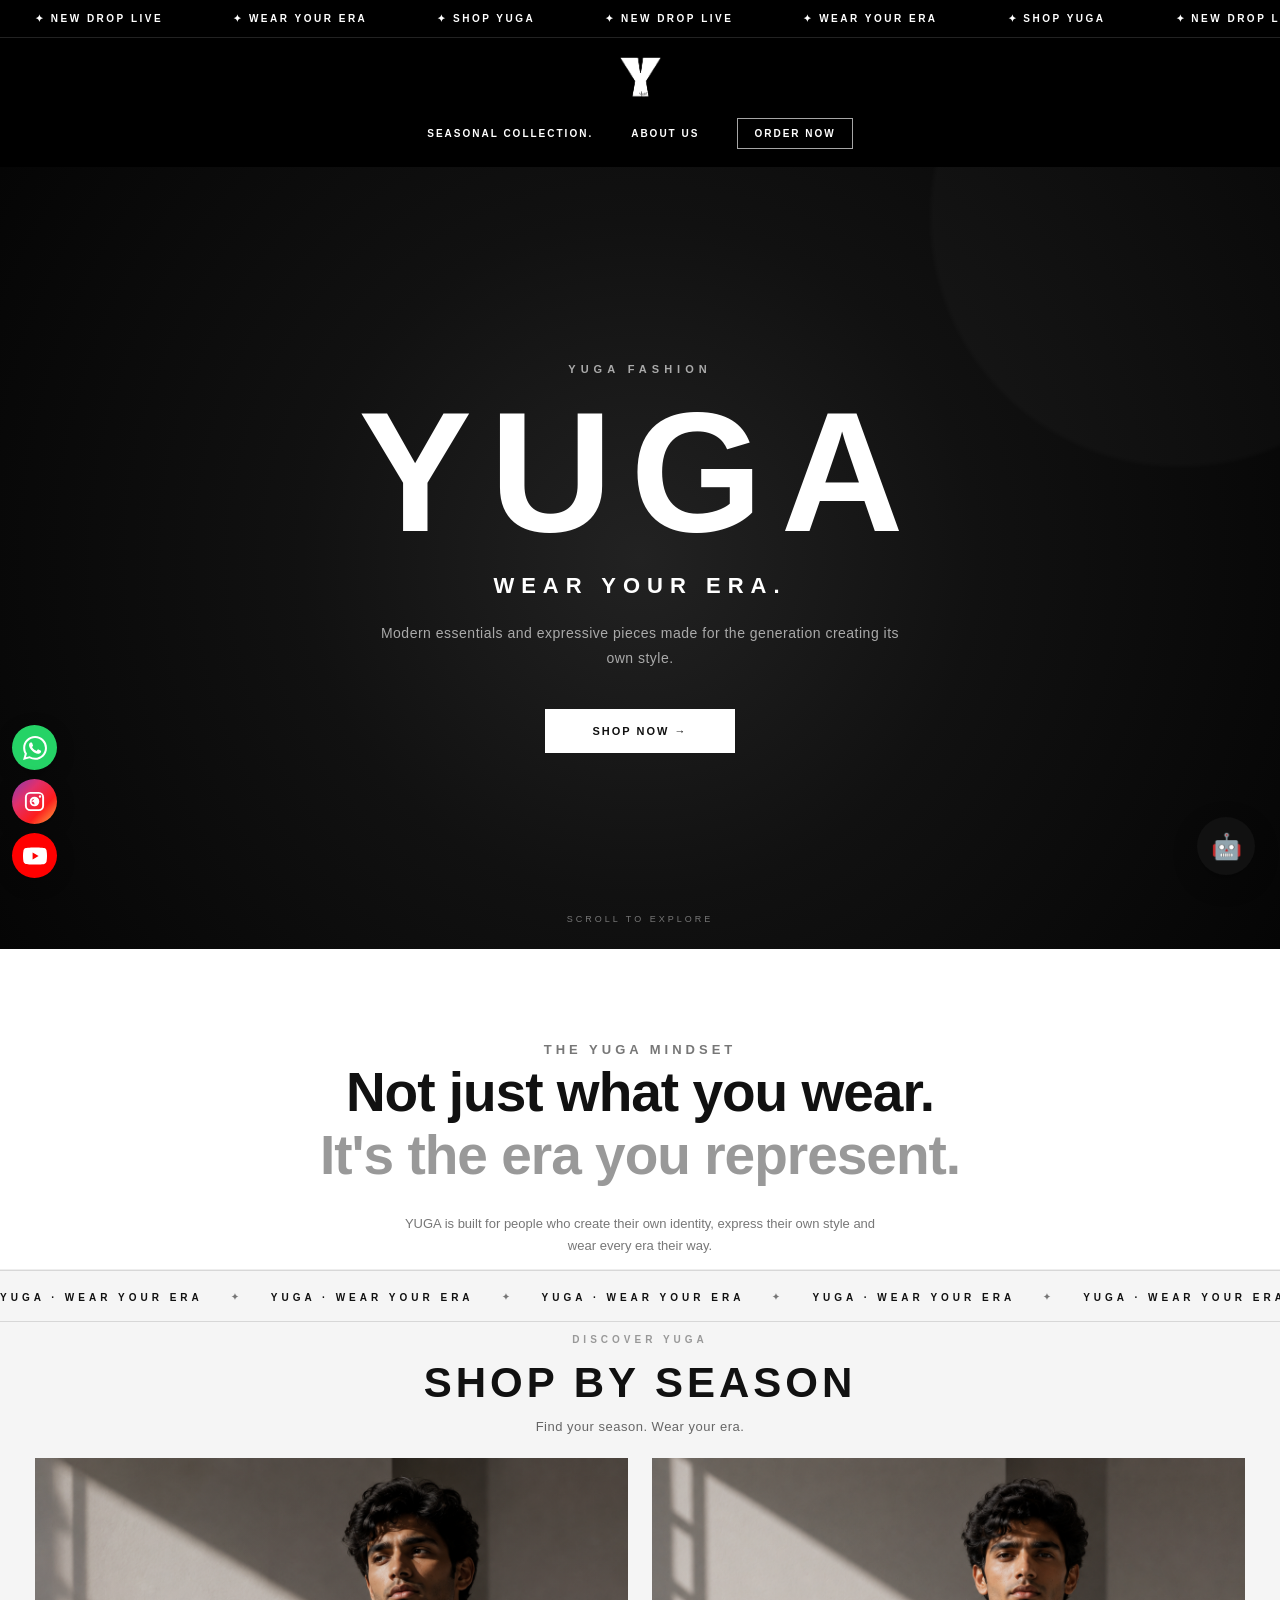
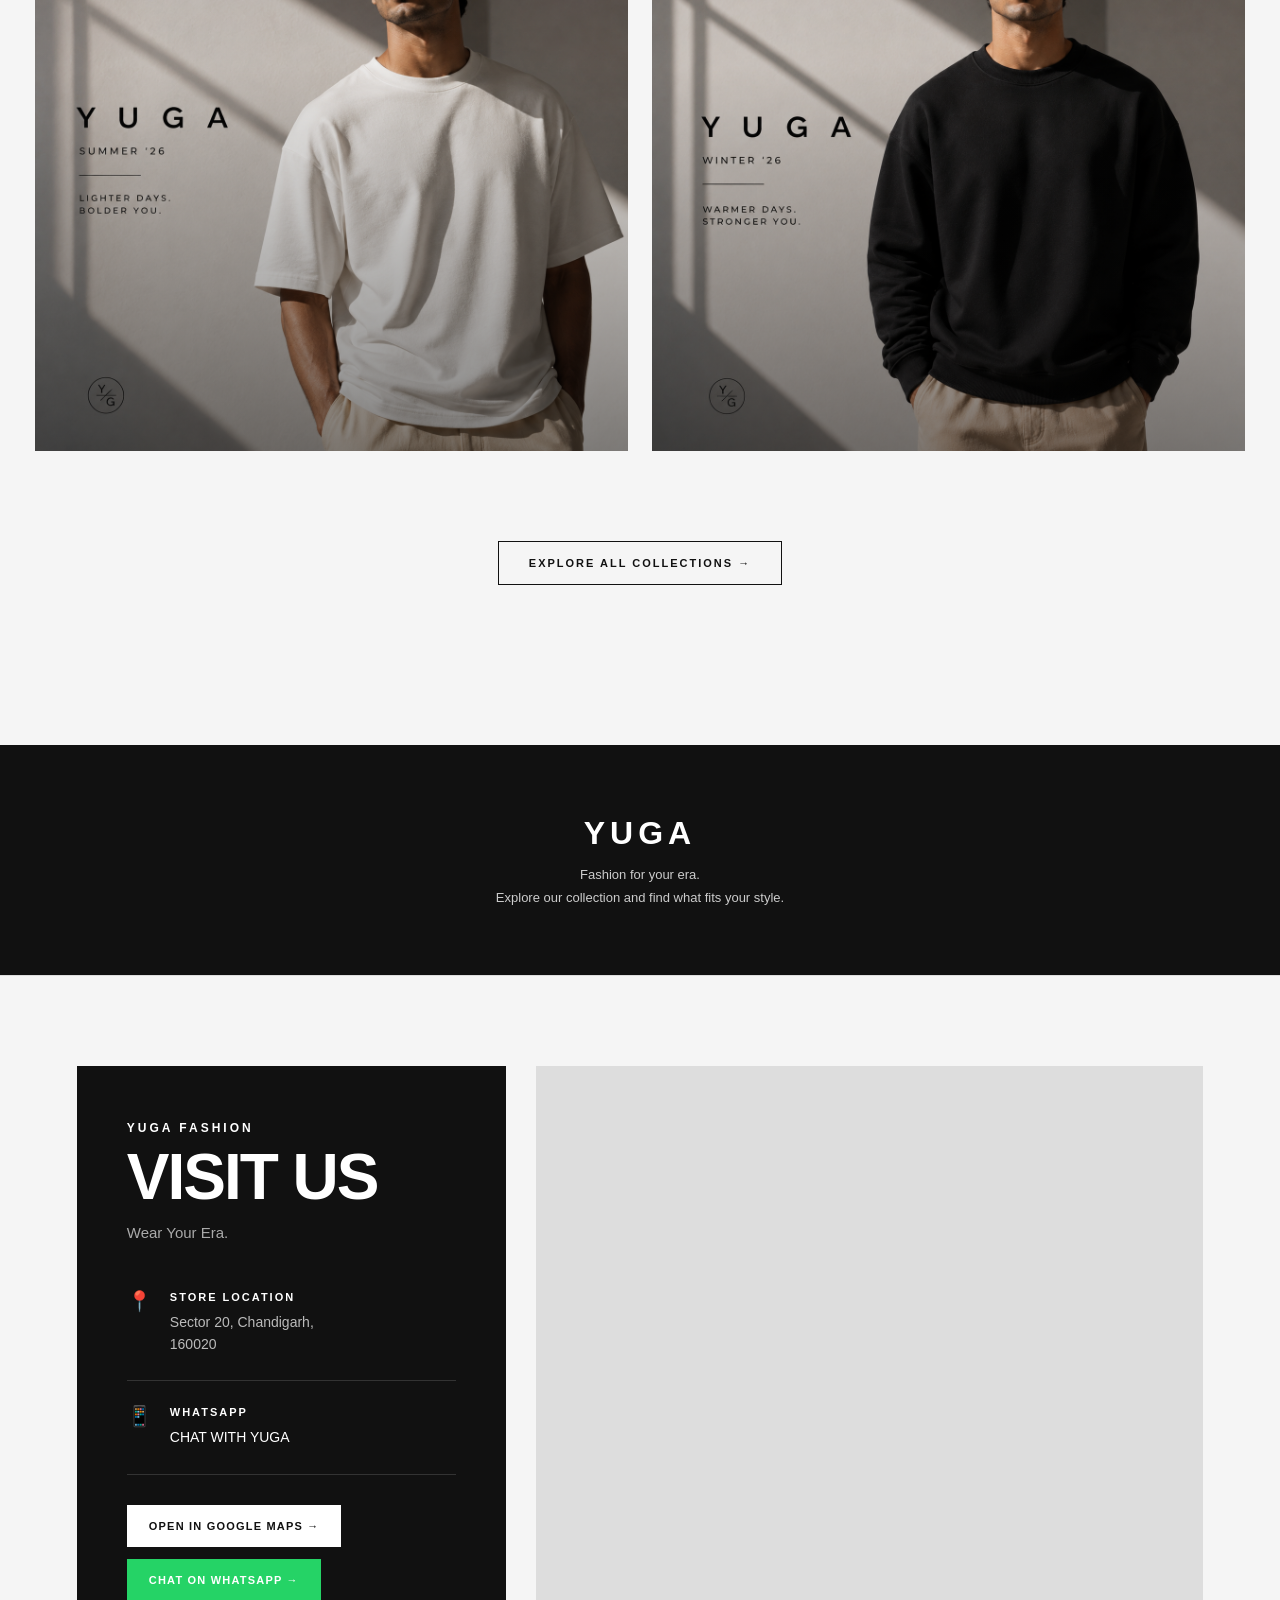
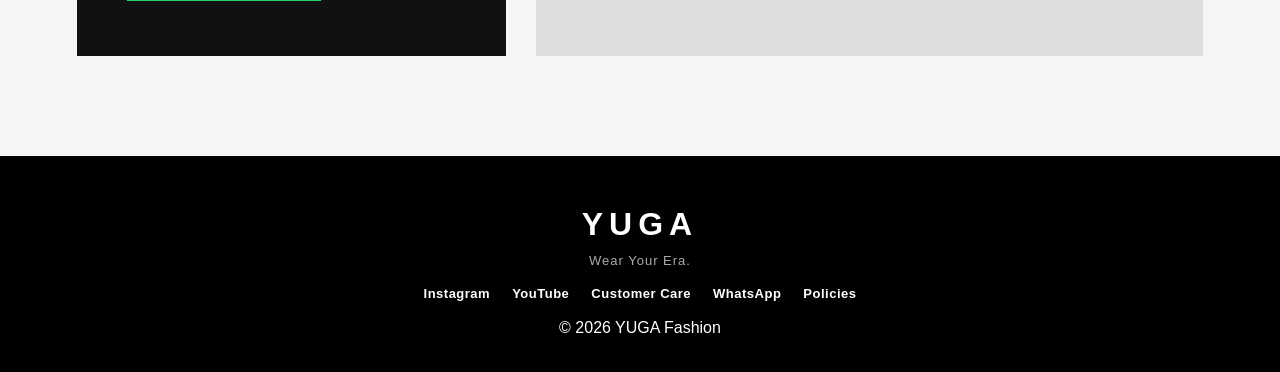
==== commit 406c3f2e: "Update index.html" ====
--- a/index.html
+++ b/index.html
@@ -659,7 +659,7 @@
 
 
         /* =====================================================
-           COLLECTION LAYOUT FIX
+           COLLECTION LAYOUT
         ====================================================== */
 
         .collection-showcase {
@@ -667,14 +667,25 @@
             display: grid !important;
 
             grid-template-columns:
-                repeat(3, minmax(0, 1fr)) !important;
-
-            gap: 18px !important;
+                repeat(2, minmax(0, 1fr)) !important;
+
+            gap: 24px !important;
 
             width: 100%;
 
-        }
-
+            max-width: 1500px;
+
+            margin: 0 auto;
+
+        }
+
+
+        /* =====================================================
+           COLLECTION PANELS
+           IMPORTANT:
+           HEIGHT IS AUTO SO THE ORIGINAL IMAGE RATIO
+           IS ALWAYS PRESERVED.
+        ====================================================== */
 
         .collection-showcase .collection-panel {
 
@@ -682,9 +693,9 @@
 
             width: 100%;
 
-            height: 560px;
-
-            min-height: 560px;
+            height: auto !important;
+
+            min-height: 0 !important;
 
             overflow: hidden;
 
@@ -696,32 +707,46 @@
 
         }
 
+
+        /* =====================================================
+           SEASON IMAGES
+           SHOW ENTIRE IMAGE — NO CROPPING
+        ====================================================== */
 
         .collection-showcase
         .collection-panel
         .collection-image {
 
-            width: 100%;
-
-            height: 100%;
-
-            min-height: 100%;
-
-            object-fit: cover;
+            width: 100% !important;
+
+            height: auto !important;
+
+            min-height: 0 !important;
+
+            max-height: none !important;
+
+            object-fit: contain !important;
+
+            object-position: center center !important;
 
             display: block;
 
             transition:
-                transform 0.7s ease;
-
-        }
-
+                filter 0.5s ease;
+
+        }
+
+
+        /* =====================================================
+           DO NOT ZOOM SEASON ARTWORK
+           Prevents embedded text/artwork from being cut.
+        ====================================================== */
 
         .collection-showcase
         .collection-panel:hover
         .collection-image {
 
-            transform: scale(1.05);
+            transform: none !important;
 
         }
 
@@ -742,9 +767,9 @@
             .collection-showcase
             .collection-panel {
 
-                height: 520px !important;
-
-                min-height: 520px !important;
+                height: auto !important;
+
+                min-height: 0 !important;
 
             }
 
@@ -768,9 +793,23 @@
             .collection-showcase
             .collection-panel {
 
-                height: 480px !important;
-
-                min-height: 480px !important;
+                height: auto !important;
+
+                min-height: 0 !important;
+
+            }
+
+            .collection-showcase
+            .collection-panel
+            .collection-image {
+
+                width: 100% !important;
+
+                height: auto !important;
+
+                min-height: 0 !important;
+
+                object-fit: contain !important;
 
             }
 
@@ -786,9 +825,19 @@
             .collection-showcase
             .collection-panel {
 
-                height: 430px !important;
-
-                min-height: 430px !important;
+                height: auto !important;
+
+                min-height: 0 !important;
+
+            }
+
+            .collection-showcase
+            .collection-panel
+            .collection-image {
+
+                width: 100% !important;
+
+                height: auto !important;
 
             }
 
@@ -797,12 +846,13 @@
 
         /* =====================================================
            TOUCH EFFECT
+           No image zoom — artwork remains fully visible.
         ====================================================== */
 
         .collection-panel.touch-active
         .collection-image {
 
-            transform: scale(1.05);
+            transform: none !important;
 
         }
 
@@ -840,114 +890,181 @@
 
             }
 
-
-        }
-
+        }
 
 
         /* =====================================================
            TIGHTER MINDSET / COLLECTION FLOW
         ====================================================== */
+
         .brand-statement {
+
             min-height: auto !important;
+
             height: auto !important;
+
             padding-top: 65px !important;
+
             padding-bottom: 12px !important;
+
             margin-top: 0 !important;
+
             margin-bottom: 0 !important;
-        }
+
+        }
+
 
         .collections-section {
+
             padding-top: 0 !important;
+
             margin-top: 0 !important;
-        }
+
+        }
+
 
         /* =====================================================
            COLLECTION SPACING FIX
         ====================================================== */
 
         .collections-section {
+
             padding-top: 0 !important;
+
             margin-top: 0 !important;
+
             padding-bottom: 60px !important;
-        }
+
+        }
+
 
         .brand-statement {
+
             margin-bottom: 0 !important;
+
             padding-bottom: 12px !important;
-        }
+
+        }
+
 
         .yuga-marquee {
+
             margin-top: 0 !important;
+
             margin-bottom: 12px !important;
-        }
+
+        }
+
 
         .collections-section .collection-heading {
+
             margin-top: 0 !important;
+
             margin-bottom: 24px !important;
+
             padding-top: 0 !important;
+
             padding-bottom: 0 !important;
-        }
-
-        /* Keep the full model head visible while making the season cards larger */
-        .collection-showcase .collection-panel {
-            height: 800px !important;
-            min-height: 800px !important;
-        }
-
-        .collection-showcase .collection-panel .collection-image {
-            object-position: center top !important;
-        }
+
+        }
+
 
         /* =====================================================
            SEASON COLLECTION — 2 LARGE CARDS
+           IMAGE HEIGHT IS AUTOMATIC.
         ====================================================== */
 
         .collection-showcase {
+
             display: grid !important;
-            grid-template-columns: repeat(2, minmax(0, 1fr)) !important;
+
+            grid-template-columns:
+                repeat(2, minmax(0, 1fr)) !important;
+
             gap: 24px !important;
+
             width: 100%;
+
             max-width: 1500px;
+
             margin: 0 auto;
-        }
+
+        }
+
 
         .collection-showcase .collection-panel {
+
             position: relative;
+
             width: 100%;
-            height: 680px !important;
-            min-height: 680px !important;
+
+            height: auto !important;
+
+            min-height: 0 !important;
+
             overflow: hidden;
+
             display: block;
+
             text-decoration: none;
+
             color: #fff;
-        }
+
+        }
+
 
         .collection-showcase .collection-panel .collection-image {
-            width: 100%;
-            height: 100%;
-            min-height: 100%;
-            object-fit: cover;
+
+            width: 100% !important;
+
+            height: auto !important;
+
+            min-height: 0 !important;
+
+            max-height: none !important;
+
+            object-fit: contain !important;
+
+            object-position: center center !important;
+
             display: block;
-            transition: transform 0.7s ease;
-        }
+
+            transition:
+                filter 0.5s ease;
+
+        }
+
 
         .collection-showcase .collection-panel:hover .collection-image {
-            transform: scale(1.045);
-        }
+
+            transform: none !important;
+
+        }
+
 
         .seasonal-panel {
+
             border: 0;
+
             padding: 0;
+
             font: inherit;
+
             cursor: pointer;
+
             text-align: inherit;
+
             appearance: none;
+
             -webkit-appearance: none;
+
             background: transparent;
-        }
+
+        }
+
 
         .seasonal-panel .seasonal-overlay {
+
             background:
                 linear-gradient(
                     to top,
@@ -955,41 +1072,96 @@
                     rgba(0,0,0,0.25) 45%,
                     rgba(0,0,0,0.02) 100%
                 );
-        }
+
+        }
+
 
         .seasonal-panel .collection-overlay h3 {
-            font-size: clamp(42px, 5vw, 76px);
+
+            font-size:
+                clamp(42px, 5vw, 76px);
+
             letter-spacing: 5px;
-        }
+
+        }
+
 
         .seasonal-panel .collection-overlay p {
+
             font-size: 11px;
+
             letter-spacing: 3px;
-        }
+
+        }
+
 
         @media (max-width: 800px) {
+
             .collection-showcase {
+
                 grid-template-columns: 1fr !important;
+
                 gap: 18px !important;
-            }
+
+            }
+
 
             .collection-showcase .collection-panel {
-                height: 620px !important;
-                min-height: 620px !important;
-            }
+
+                height: auto !important;
+
+                min-height: 0 !important;
+
+            }
+
+
+            .collection-showcase
+            .collection-panel
+            .collection-image {
+
+                width: 100% !important;
+
+                height: auto !important;
+
+                min-height: 0 !important;
+
+                object-fit: contain !important;
+
+            }
+
 
             .seasonal-panel .collection-overlay h3 {
-                font-size: clamp(40px, 13vw, 64px);
-            }
-        }
+
+                font-size:
+                    clamp(40px, 13vw, 64px);
+
+            }
+
+        }
+
 
         @media (max-width: 450px) {
+
             .collection-showcase .collection-panel {
-                height: 560px !important;
-                min-height: 560px !important;
-            }
-        }
-
+
+                height: auto !important;
+
+                min-height: 0 !important;
+
+            }
+
+
+            .collection-showcase
+            .collection-panel
+            .collection-image {
+
+                width: 100% !important;
+
+                height: auto !important;
+
+            }
+
+        }
 
 
         /* =====================================================
@@ -997,175 +1169,488 @@
         ====================================================== */
 
         .hero-premium-content {
+
             opacity: 0;
-            animation: yugaHeroIn 1.2s cubic-bezier(.16,1,.3,1) .12s forwards;
-        }
+
+            animation:
+                yugaHeroIn
+                1.2s
+                cubic-bezier(.16,1,.3,1)
+                .12s
+                forwards;
+
+        }
+
 
         .hero-premium::before {
-            animation: yugaHeroImage 12s ease-out both;
-        }
+
+            animation:
+                yugaHeroImage
+                12s
+                ease-out
+                both;
+
+        }
+
 
         .hero-scroll {
-            animation: yugaScrollPulse 2.2s ease-in-out 1.4s infinite;
-        }
+
+            animation:
+                yugaScrollPulse
+                2.2s
+                ease-in-out
+                1.4s
+                infinite;
+
+        }
+
 
         @keyframes yugaHeroIn {
-            from { opacity: 0; transform: translateY(35px); filter: blur(8px); }
-            to { opacity: 1; transform: translateY(0); filter: blur(0); }
-        }
+
+            from {
+
+                opacity: 0;
+
+                transform:
+                    translateY(35px);
+
+                filter:
+                    blur(8px);
+
+            }
+
+            to {
+
+                opacity: 1;
+
+                transform:
+                    translateY(0);
+
+                filter:
+                    blur(0);
+
+            }
+
+        }
+
 
         @keyframes yugaHeroImage {
-            from { transform: scale(1.08); }
-            to { transform: scale(1); }
-        }
+
+            from {
+
+                transform:
+                    scale(1.08);
+
+            }
+
+            to {
+
+                transform:
+                    scale(1);
+
+            }
+
+        }
+
 
         @keyframes yugaScrollPulse {
-            0%, 100% { opacity: .45; transform: translateY(0); }
-            50% { opacity: 1; transform: translateY(5px); }
-        }
-
-        /* Premium scroll reveals — slightly more cinematic than the base reveal */
+
+            0%, 100% {
+
+                opacity: .45;
+
+                transform:
+                    translateY(0);
+
+            }
+
+            50% {
+
+                opacity: 1;
+
+                transform:
+                    translateY(5px);
+
+            }
+
+        }
+
+
+        /* =====================================================
+           PREMIUM SCROLL REVEALS
+        ====================================================== */
+
         .reveal {
+
             transition:
                 opacity .9s ease,
                 transform .9s cubic-bezier(.16,1,.3,1),
                 filter .9s ease;
-            transform: translateY(34px);
-            filter: blur(4px);
-        }
+
+            transform:
+                translateY(34px);
+
+            filter:
+                blur(4px);
+
+        }
+
 
         .reveal.visible {
-            transform: translateY(0);
-            filter: blur(0);
-        }
+
+            transform:
+                translateY(0);
+
+            filter:
+                blur(0);
+
+        }
+
 
         .collection-showcase .collection-panel {
+
             transition:
                 transform .55s cubic-bezier(.16,1,.3,1),
                 box-shadow .55s ease;
-        }
+
+        }
+
 
         .collection-showcase .collection-panel:hover {
-            transform: translateY(-6px);
-            box-shadow: 0 24px 60px rgba(0,0,0,.22);
-        }
-
-        .collection-showcase .collection-panel:hover .collection-image {
-            transform: scale(1.055);
-        }
+
+            transform:
+                translateY(-6px);
+
+            box-shadow:
+                0 24px 60px rgba(0,0,0,.22);
+
+        }
+
+
+        /* IMPORTANT:
+           Keep image itself at normal size. */
+
+        .collection-showcase
+        .collection-panel:hover
+        .collection-image {
+
+            transform:
+                none !important;
+
+        }
+
 
         .seasonal-panel .collection-overlay {
-            transition: background .5s ease;
-        }
+
+            transition:
+                background .5s ease;
+
+        }
+
 
         .seasonal-panel .collection-overlay h3,
         .seasonal-panel .collection-overlay p,
         .seasonal-panel .collection-explore {
-            transition: transform .55s cubic-bezier(.16,1,.3,1), opacity .45s ease;
-        }
-
-        .seasonal-panel .collection-overlay h3 { transform: translateY(12px); }
-        .seasonal-panel .collection-overlay p { transform: translateY(10px); opacity: .75; }
-        .seasonal-panel .collection-explore { transform: translateY(14px); opacity: 0; }
+
+            transition:
+                transform .55s cubic-bezier(.16,1,.3,1),
+                opacity .45s ease;
+
+        }
+
+
+        .seasonal-panel .collection-overlay h3 {
+
+            transform:
+                translateY(12px);
+
+        }
+
+
+        .seasonal-panel .collection-overlay p {
+
+            transform:
+                translateY(10px);
+
+            opacity: .75;
+
+        }
+
+
+        .seasonal-panel .collection-explore {
+
+            transform:
+                translateY(14px);
+
+            opacity: 0;
+
+        }
+
 
         .seasonal-panel:hover .collection-overlay h3,
         .seasonal-panel:hover .collection-overlay p,
         .seasonal-panel:hover .collection-explore {
-            transform: translateY(0);
-        }
-
-        .seasonal-panel:hover .collection-explore { opacity: 1; }
-
-        /* Moving brand strip */
+
+            transform:
+                translateY(0);
+
+        }
+
+
+        .seasonal-panel:hover .collection-explore {
+
+            opacity: 1;
+
+        }
+
+
+        /* =====================================================
+           MOVING BRAND STRIP
+        ====================================================== */
+
         .yuga-marquee {
+
             overflow: hidden;
+
             width: 100%;
-            border-top: 1px solid rgba(0,0,0,.12);
-            border-bottom: 1px solid rgba(0,0,0,.12);
-            margin: 15px 0 55px;
-            padding: 16px 0;
-            white-space: nowrap;
-        }
+
+            border-top:
+                1px solid rgba(0,0,0,.12);
+
+            border-bottom:
+                1px solid rgba(0,0,0,.12);
+
+            margin:
+                15px 0 55px;
+
+            padding:
+                16px 0;
+
+            white-space:
+                nowrap;
+
+        }
+
 
         .yuga-marquee-track {
-            display: inline-flex;
-            align-items: center;
-            width: max-content;
-            animation: yugaMarquee 22s linear infinite;
-        }
+
+            display:
+                inline-flex;
+
+            align-items:
+                center;
+
+            width:
+                max-content;
+
+            animation:
+                yugaMarquee
+                22s
+                linear
+                infinite;
+
+        }
+
 
         .yuga-marquee span {
-            display: inline-flex;
-            align-items: center;
-            gap: 28px;
-            padding-right: 28px;
-            font-size: 10px;
-            font-weight: 700;
-            letter-spacing: 4px;
-            text-transform: uppercase;
-        }
+
+            display:
+                inline-flex;
+
+            align-items:
+                center;
+
+            gap:
+                28px;
+
+            padding-right:
+                28px;
+
+            font-size:
+                10px;
+
+            font-weight:
+                700;
+
+            letter-spacing:
+                4px;
+
+            text-transform:
+                uppercase;
+
+        }
+
 
         .yuga-marquee span::after {
-            content: '✦';
-            font-size: 9px;
-            opacity: .55;
-        }
+
+            content:
+                '✦';
+
+            font-size:
+                9px;
+
+            opacity:
+                .55;
+
+        }
+
 
         @keyframes yugaMarquee {
-            from { transform: translateX(0); }
-            to { transform: translateX(-50%); }
-        }
-
-        /* Smooth internal-page transition */
+
+            from {
+
+                transform:
+                    translateX(0);
+
+            }
+
+            to {
+
+                transform:
+                    translateX(-50%);
+
+            }
+
+        }
+
+
+        /* =====================================================
+           SMOOTH INTERNAL-PAGE TRANSITION
+        ====================================================== */
+
         body.yuga-page-leaving {
-            animation: yugaPageOut .42s ease forwards;
-            pointer-events: none;
-        }
+
+            animation:
+                yugaPageOut
+                .42s
+                ease
+                forwards;
+
+            pointer-events:
+                none;
+
+        }
+
 
         @keyframes yugaPageOut {
-            from { opacity: 1; transform: translateY(0); }
-            to { opacity: 0; transform: translateY(-10px); }
-        }
+
+            from {
+
+                opacity:
+                    1;
+
+                transform:
+                    translateY(0);
+
+            }
+
+            to {
+
+                opacity:
+                    0;
+
+                transform:
+                    translateY(-10px);
+
+            }
+
+        }
+
 
         @media (max-width: 800px) {
+
             .brand-statement {
-                min-height: auto !important;
-                padding-top: 48px !important;
-                padding-bottom: 10px !important;
-            }
-        }
-
-        /* Mobile animation tuning */
+
+                min-height:
+                    auto !important;
+
+                padding-top:
+                    48px !important;
+
+                padding-bottom:
+                    10px !important;
+
+            }
+
+        }
+
+
+        /* =====================================================
+           MOBILE ANIMATION TUNING
+        ====================================================== */
+
         @media (max-width: 800px) {
+
             .hero-premium-content {
-                animation-duration: 1s;
-            }
+
+                animation-duration:
+                    1s;
+
+            }
+
 
             .yuga-marquee {
-                margin: 10px 0 35px;
-                padding: 13px 0;
-            }
+
+                margin:
+                    10px 0 35px;
+
+                padding:
+                    13px 0;
+
+            }
+
 
             .yuga-marquee span {
-                font-size: 9px;
-                letter-spacing: 3px;
-                padding-right: 22px;
-            }
-
-            /* Replace desktop hover-only movement with tap-friendly feedback. */
-            .collection-showcase .collection-panel:hover {
-                transform: none;
-                box-shadow: none;
-            }
-
-            .collection-showcase .collection-panel.touch-active {
-                transform: translateY(-3px);
-                box-shadow: 0 18px 40px rgba(0,0,0,.18);
-            }
-
-            .collection-showcase .collection-panel.touch-active .collection-image {
-                transform: scale(1.045);
-            }
+
+                font-size:
+                    9px;
+
+                letter-spacing:
+                    3px;
+
+                padding-right:
+                    22px;
+
+            }
+
+
+            /* Keep collection card itself responsive */
+
+            .collection-showcase
+            .collection-panel:hover {
+
+                transform:
+                    none;
+
+                box-shadow:
+                    none;
+
+            }
+
+
+            .collection-showcase
+            .collection-panel.touch-active {
+
+                transform:
+                    translateY(-3px);
+
+                box-shadow:
+                    0 18px 40px rgba(0,0,0,.18);
+
+            }
+
+
+            /* DO NOT ZOOM IMAGE ON TOUCH */
+
+            .collection-showcase
+            .collection-panel.touch-active
+            .collection-image {
+
+                transform:
+                    none !important;
+
+            }
+
 
             .seasonal-panel:active .collection-overlay h3,
             .seasonal-panel:active .collection-overlay p,
@@ -1173,179 +1658,456 @@
             .seasonal-panel.touch-active .collection-overlay h3,
             .seasonal-panel.touch-active .collection-overlay p,
             .seasonal-panel.touch-active .collection-explore {
-                transform: translateY(0);
-            }
-
-            .seasonal-panel.touch-active .collection-explore {
-                opacity: 1;
-            }
-        }
+
+                transform:
+                    translateY(0);
+
+            }
+
+
+            .seasonal-panel.touch-active
+            .collection-explore {
+
+                opacity:
+                    1;
+
+            }
+
+        }
+
+
+        /* =====================================================
+           REDUCED MOTION
+        ====================================================== */
 
         @media (prefers-reduced-motion: reduce) {
+
             .hero-premium-content,
             .hero-premium::before,
             .hero-scroll,
             .yuga-marquee-track {
-                animation: none !important;
-            }
-            .hero-premium-content { opacity: 1; }
-            .reveal { transition: none !important; transform: none; filter: none; }
-            .collection-showcase .collection-panel,
-            .collection-showcase .collection-panel:hover,
-            .collection-showcase .collection-panel:hover .collection-image {
-                transform: none !important;
-                transition: none !important;
-            }
+
+                animation:
+                    none !important;
+
+            }
+
+
+            .hero-premium-content {
+
+                opacity:
+                    1;
+
+            }
+
+
+            .reveal {
+
+                transition:
+                    none !important;
+
+                transform:
+                    none;
+
+                filter:
+                    none;
+
+            }
+
+
+            .collection-showcase
+            .collection-panel,
+            .collection-showcase
+            .collection-panel:hover,
+            .collection-showcase
+            .collection-panel:hover
+            .collection-image {
+
+                transform:
+                    none !important;
+
+                transition:
+                    none !important;
+
+            }
+
+        }
+
+
+        /* =====================================================
+           WINTER '26 — COMING SOON SNOW REVEAL
+        ====================================================== */
+
+        .winter-trigger {
+
+            border:
+                0;
+
+            padding:
+                0;
+
+            margin:
+                0;
+
+            width:
+                100%;
+
+            font:
+                inherit;
+
+            color:
+                inherit;
+
+            text-align:
+                inherit;
+
+            background:
+                transparent;
+
+            cursor:
+                pointer;
+
+        }
+
+
+        .winter-coming-overlay {
+
+            position:
+                fixed;
+
+            inset:
+                0;
+
+            z-index:
+                99999;
+
+            display:
+                flex;
+
+            align-items:
+                center;
+
+            justify-content:
+                center;
+
+            background:
+                rgba(7, 10, 14, 0.94);
+
+            opacity:
+                0;
+
+            visibility:
+                hidden;
+
+            pointer-events:
+                none;
+
+            transition:
+                opacity .35s ease,
+                visibility .35s ease;
+
+            overflow:
+                hidden;
+
+        }
+
+
+        .winter-coming-overlay.active {
+
+            opacity:
+                1;
+
+            visibility:
+                visible;
+
+            pointer-events:
+                auto;
+
+        }
+
+
+        .winter-coming-content {
+
+            position:
+                relative;
+
+            z-index:
+                3;
+
+            text-align:
+                center;
+
+            color:
+                #fff;
+
+            transform:
+                scale(.82);
+
+            opacity:
+                0;
+
+            transition:
+                transform .65s cubic-bezier(.2,.8,.2,1),
+                opacity .45s ease .12s;
+
+        }
+
+
+        .winter-coming-overlay.active
+        .winter-coming-content {
+
+            transform:
+                scale(1);
+
+            opacity:
+                1;
+
+        }
+
+
+        .winter-coming-season {
+
+            margin:
+                0 0 14px;
+
+            font-size:
+                clamp(12px, 1.3vw, 17px);
+
+            letter-spacing:
+                .42em;
+
+            font-weight:
+                500;
+
+        }
+
+
+        .winter-coming-title {
+
+            margin:
+                0;
+
+            font-size:
+                clamp(48px, 9vw, 130px);
+
+            line-height:
+                .9;
+
+            letter-spacing:
+                -.045em;
+
+            font-weight:
+                800;
+
+            text-transform:
+                uppercase;
+
+        }
+
+
+        .winter-coming-subtitle {
+
+            margin:
+                22px 0 0;
+
+            font-size:
+                clamp(11px, 1.1vw, 15px);
+
+            letter-spacing:
+                .3em;
+
+            text-transform:
+                uppercase;
+
+            opacity:
+                .78;
+
+        }
+
+
+        .winter-coming-close {
+
+            position:
+                absolute;
+
+            top:
+                26px;
+
+            right:
+                30px;
+
+            z-index:
+                5;
+
+            width:
+                44px;
+
+            height:
+                44px;
+
+            border:
+                1px solid rgba(255,255,255,.35);
+
+            border-radius:
+                50%;
+
+            background:
+                rgba(255,255,255,.05);
+
+            color:
+                #fff;
+
+            font-size:
+                25px;
+
+            line-height:
+                1;
+
+            cursor:
+                pointer;
+
+            transition:
+                background .2s ease,
+                transform .2s ease;
+
+        }
+
+
+        .winter-coming-close:hover {
+
+            background:
+                rgba(255,255,255,.14);
+
+            transform:
+                rotate(90deg);
+
+        }
+
+
+        .winter-snow-field {
+
+            position:
+                absolute;
+
+            inset:
+                0;
+
+            z-index:
+                2;
+
+            pointer-events:
+                none;
+
+            overflow:
+                hidden;
+
+        }
+
+
+        .winter-snowflake {
+
+            position:
+                absolute;
+
+            left:
+                50%;
+
+            top:
+                50%;
+
+            width:
+                var(--size);
+
+            height:
+                var(--size);
+
+            border-radius:
+                50%;
+
+            background:
+                #fff;
+
+            box-shadow:
+                0 0 12px rgba(255,255,255,.75);
+
+            opacity:
+                0;
+
+            transform:
+                translate(-50%, -50%);
+
+            animation:
+                winterSnowBurst
+                var(--duration)
+                cubic-bezier(.15,.75,.25,1)
+                forwards;
+
+        }
+
+
+        @keyframes winterSnowBurst {
+
+            0% {
+
+                opacity:
+                    0;
+
+                transform:
+                    translate(-50%, -50%)
+                    scale(.2);
+
+            }
+
+            10% {
+
+                opacity:
+                    1;
+
+            }
+
+            100% {
+
+                opacity:
+                    0;
+
+                transform:
+                    translate(
+                        calc(-50% + var(--x)),
+                        calc(-50% + var(--y))
+                    )
+                    scale(1);
+
+            }
+
+        }
+
+
+        @media (max-width: 600px) {
+
+            .winter-coming-close {
+
+                top:
+                    18px;
+
+                right:
+                    18px;
+
+            }
+
+
+            .winter-coming-subtitle {
+
+                letter-spacing:
+                    .18em;
+
+                padding:
+                    0 25px;
+
+            }
+
         }
 
     </style>
-
-
-<style>
-    /* =====================================================
-       WINTER '26 — COMING SOON SNOW REVEAL
-    ====================================================== */
-    .winter-trigger {
-        border: 0;
-        padding: 0;
-        margin: 0;
-        width: 100%;
-        font: inherit;
-        color: inherit;
-        text-align: inherit;
-        background: transparent;
-        cursor: pointer;
-    }
-
-    .winter-coming-overlay {
-        position: fixed;
-        inset: 0;
-        z-index: 99999;
-        display: flex;
-        align-items: center;
-        justify-content: center;
-        background: rgba(7, 10, 14, 0.94);
-        opacity: 0;
-        visibility: hidden;
-        pointer-events: none;
-        transition: opacity .35s ease, visibility .35s ease;
-        overflow: hidden;
-    }
-
-    .winter-coming-overlay.active {
-        opacity: 1;
-        visibility: visible;
-        pointer-events: auto;
-    }
-
-    .winter-coming-content {
-        position: relative;
-        z-index: 3;
-        text-align: center;
-        color: #fff;
-        transform: scale(.82);
-        opacity: 0;
-        transition: transform .65s cubic-bezier(.2,.8,.2,1), opacity .45s ease .12s;
-    }
-
-    .winter-coming-overlay.active .winter-coming-content {
-        transform: scale(1);
-        opacity: 1;
-    }
-
-    .winter-coming-season {
-        margin: 0 0 14px;
-        font-size: clamp(12px, 1.3vw, 17px);
-        letter-spacing: .42em;
-        font-weight: 500;
-    }
-
-    .winter-coming-title {
-        margin: 0;
-        font-size: clamp(48px, 9vw, 130px);
-        line-height: .9;
-        letter-spacing: -.045em;
-        font-weight: 800;
-        text-transform: uppercase;
-    }
-
-    .winter-coming-subtitle {
-        margin: 22px 0 0;
-        font-size: clamp(11px, 1.1vw, 15px);
-        letter-spacing: .3em;
-        text-transform: uppercase;
-        opacity: .78;
-    }
-
-    .winter-coming-close {
-        position: absolute;
-        top: 26px;
-        right: 30px;
-        z-index: 5;
-        width: 44px;
-        height: 44px;
-        border: 1px solid rgba(255,255,255,.35);
-        border-radius: 50%;
-        background: rgba(255,255,255,.05);
-        color: #fff;
-        font-size: 25px;
-        line-height: 1;
-        cursor: pointer;
-        transition: background .2s ease, transform .2s ease;
-    }
-
-    .winter-coming-close:hover {
-        background: rgba(255,255,255,.14);
-        transform: rotate(90deg);
-    }
-
-    .winter-snow-field {
-        position: absolute;
-        inset: 0;
-        z-index: 2;
-        pointer-events: none;
-        overflow: hidden;
-    }
-
-    .winter-snowflake {
-        position: absolute;
-        left: 50%;
-        top: 50%;
-        width: var(--size);
-        height: var(--size);
-        border-radius: 50%;
-        background: #fff;
-        box-shadow: 0 0 12px rgba(255,255,255,.75);
-        opacity: 0;
-        transform: translate(-50%, -50%);
-        animation: winterSnowBurst var(--duration) cubic-bezier(.15,.75,.25,1) forwards;
-    }
-
-    @keyframes winterSnowBurst {
-        0% {
-            opacity: 0;
-            transform: translate(-50%, -50%) scale(.2);
-        }
-        10% {
-            opacity: 1;
-        }
-        100% {
-            opacity: 0;
-            transform: translate(calc(-50% + var(--x)), calc(-50% + var(--y))) scale(1);
-        }
-    }
-
-    @media (max-width: 600px) {
-        .winter-coming-close {
-            top: 18px;
-            right: 18px;
-        }
-        .winter-coming-subtitle {
-            letter-spacing: .18em;
-            padding: 0 25px;
-        }
-    }
-</style>
 
 </head>
 
@@ -1367,17 +2129,29 @@
     <div class="yuga-announcement">
 
         <div class="announcement-track">
+
             <span>✦ NEW DROP LIVE</span>
+
             <span>✦ WEAR YOUR ERA</span>
+
             <span>✦ SHOP YUGA</span>
+
             <span>✦ NEW DROP LIVE</span>
+
             <span>✦ WEAR YOUR ERA</span>
+
             <span>✦ SHOP YUGA</span>
+
             <span>✦ NEW DROP LIVE</span>
+
             <span>✦ WEAR YOUR ERA</span>
+
             <span>✦ SHOP YUGA</span>
+
             <span>✦ NEW DROP LIVE</span>
+
             <span>✦ WEAR YOUR ERA</span>
+
             <span>✦ SHOP YUGA</span>
 
         </div>
@@ -1416,8 +2190,6 @@
             Seasonal Collection.
         </a>
 
-
-        <!-- ABOUT US NOW OPENS ABOUT US PAGE -->
 
         <a href="About us.html">
             About Us
@@ -1520,17 +2292,47 @@
          YUGA MOTION MARQUEE
     ========================================================== -->
 
-    <div class="yuga-marquee" aria-hidden="true">
+    <div
+        class="yuga-marquee"
+        aria-hidden="true"
+    >
+
         <div class="yuga-marquee-track">
-            <span>YUGA · WEAR YOUR ERA</span>
-            <span>YUGA · WEAR YOUR ERA</span>
-            <span>YUGA · WEAR YOUR ERA</span>
-            <span>YUGA · WEAR YOUR ERA</span>
-            <span>YUGA · WEAR YOUR ERA</span>
-            <span>YUGA · WEAR YOUR ERA</span>
-            <span>YUGA · WEAR YOUR ERA</span>
-            <span>YUGA · WEAR YOUR ERA</span>
+
+            <span>
+                YUGA · WEAR YOUR ERA
+            </span>
+
+            <span>
+                YUGA · WEAR YOUR ERA
+            </span>
+
+            <span>
+                YUGA · WEAR YOUR ERA
+            </span>
+
+            <span>
+                YUGA · WEAR YOUR ERA
+            </span>
+
+            <span>
+                YUGA · WEAR YOUR ERA
+            </span>
+
+            <span>
+                YUGA · WEAR YOUR ERA
+            </span>
+
+            <span>
+                YUGA · WEAR YOUR ERA
+            </span>
+
+            <span>
+                YUGA · WEAR YOUR ERA
+            </span>
+
         </div>
+
     </div>
 
 
@@ -1565,72 +2367,103 @@
 
         <div class="collection-showcase">
 
-            <!-- SUMMER -->
+
+            <!-- =================================================
+                 SUMMER
+                 Corrected to point to actual Summer products.
+            ================================================== -->
+
             <a
-                href="summer.html"
+                href="plain.html"
                 class="collection-panel reveal seasonal-panel"
             >
+
                 <img
                     src="YUGA H1.png"
                     alt="YUGA Summer Collection"
                     class="collection-image"
                 >
 
+
                 <div class="collection-overlay seasonal-overlay">
+
                     <img
                         src="Logo.png"
                         alt="YUGA"
                         class="logo"
                     >
 
-                    <h3>SUMMER '26</h3>
+
+                    <h3>
+                        SUMMER '26
+                    </h3>
+
 
                     <p>
                         Plain · Polo · Printed
                     </p>
 
+
                     <span class="collection-explore">
                         Explore Summer →
                     </span>
+
                 </div>
+
             </a>
 
-            <!-- WINTER -->
+
+            <!-- =================================================
+                 WINTER
+            ================================================== -->
+
             <button
                 type="button"
                 class="collection-panel reveal seasonal-panel winter-trigger"
                 id="winterCollectionTrigger"
                 aria-label="Open YUGA Winter '26 collection"
             >
+
                 <img
                     src="YUGA H22.png"
                     alt="YUGA Winter Collection"
                     class="collection-image"
                 >
 
+
                 <div class="collection-overlay seasonal-overlay">
+
                     <img
                         src="Logo.png"
                         alt="YUGA"
                         class="logo"
                     >
 
-                    <h3>WINTER '26</h3>
+
+                    <h3>
+                        WINTER '26
+                    </h3>
+
 
                     <p>
                         Winter '26
                     </p>
 
+
                     <span class="collection-explore">
                         Explore Winter →
                     </span>
+
                 </div>
+
             </button>
 
         </div>
 
 
-        <!-- SHOP ALL -->
+        <!-- =====================================================
+             SHOP ALL
+        ====================================================== -->
 
         <div class="shop-all-section reveal">
 
@@ -1827,8 +2660,6 @@
         <div class="footer-social">
 
 
-            <!-- INSTAGRAM -->
-
             <a
                 href="https://www.instagram.com/yugafashionindia/"
                 target="_blank"
@@ -1839,8 +2670,6 @@
             </a>
 
 
-            <!-- YOUTUBE -->
-
             <a
                 href="https://www.youtube.com/@YUGAFashionIndia"
                 target="_blank"
@@ -1851,8 +2680,6 @@
             </a>
 
 
-            <!-- CUSTOMER CARE -->
-
             <a
                 href="mailto:yugafashiononline@gmail.com"
                 class="footer-link"
@@ -1860,8 +2687,6 @@
                 Customer Care
             </a>
 
-
-            <!-- WHATSAPP -->
 
             <a
                 href="https://wa.me/917888759939"
@@ -1873,8 +2698,6 @@
             </a>
 
 
-            <!-- POLICIES -->
-
             <a
                 href="policies.html"
                 class="footer-link"
@@ -2037,37 +2860,69 @@
 
 
             <!-- QUICK TOPICS -->
+
             <div class="yuga-quick-buttons">
 
-                <button type="button" data-question="Tell me about the Summer '26 collection">
+                <button
+                    type="button"
+                    data-question="Tell me about the Summer '26 collection"
+                >
                     ☀️ Summer '26
                 </button>
 
-                <button type="button" data-question="Tell me about the Winter '26 collection">
+
+                <button
+                    type="button"
+                    data-question="Tell me about the Winter '26 collection"
+                >
                     ❄️ Winter '26
                 </button>
 
-                <button type="button" data-question="What products does YUGA offer?">
+
+                <button
+                    type="button"
+                    data-question="What products does YUGA offer?"
+                >
                     👕 Products
                 </button>
 
-                <button type="button" data-question="What sizes are available?">
+
+                <button
+                    type="button"
+                    data-question="What sizes are available?"
+                >
                     📏 Sizes
                 </button>
 
-                <button type="button" data-question="What are your prices?">
+
+                <button
+                    type="button"
+                    data-question="What are your prices?"
+                >
                     💰 Prices
                 </button>
 
-                <button type="button" data-question="How can I order from YUGA?">
+
+                <button
+                    type="button"
+                    data-question="How can I order from YUGA?"
+                >
                     🛒 How to Order
                 </button>
 
-                <button type="button" data-question="Do you offer delivery and how long does it take?">
+
+                <button
+                    type="button"
+                    data-question="Do you offer delivery and how long does it take?"
+                >
                     🚚 Delivery
                 </button>
 
-                <button type="button" data-question="How can I contact YUGA?">
+
+                <button
+                    type="button"
+                    data-question="How can I contact YUGA?"
+                >
                     💬 Contact YUGA
                 </button>
 
@@ -2155,39 +3010,103 @@
         ====================================================== */
 
         document.querySelectorAll('a[href]').forEach(function (link) {
-            const href = link.getAttribute('href');
-            if (!href || href.startsWith('#') || href.startsWith('http') || href.startsWith('mailto:') || href.startsWith('tel:') || link.target === '_blank') return;
-
-            link.addEventListener('click', function (event) {
-                if (event.defaultPrevented) return;
-                event.preventDefault();
-                const destination = href;
-                document.body.classList.add('yuga-page-leaving');
-                setTimeout(function () {
-                    window.location.href = destination;
-                }, 400);
-            });
+
+            const href =
+                link.getAttribute('href');
+
+            if (
+                !href ||
+                href.startsWith('#') ||
+                href.startsWith('http') ||
+                href.startsWith('mailto:') ||
+                href.startsWith('tel:') ||
+                link.target === '_blank'
+            ) return;
+
+
+            link.addEventListener(
+                'click',
+                function (event) {
+
+                    if (event.defaultPrevented) return;
+
+                    event.preventDefault();
+
+                    const destination =
+                        href;
+
+                    document.body.classList.add(
+                        'yuga-page-leaving'
+                    );
+
+                    setTimeout(
+                        function () {
+
+                            window.location.href =
+                                destination;
+
+                        },
+                        400
+                    );
+
+                }
+            );
+
         });
 
 
         /* =====================================================
            MOUSE PARALLAX ON SEASON IMAGES
+           Disabled for the artwork itself so nothing gets cut.
         ====================================================== */
 
         document.querySelectorAll('.seasonal-panel').forEach(function (panel) {
-            panel.addEventListener('mousemove', function (event) {
-                if (window.matchMedia('(prefers-reduced-motion: reduce)').matches) return;
-                const rect = panel.getBoundingClientRect();
-                const x = ((event.clientX - rect.left) / rect.width - 0.5) * 2;
-                const y = ((event.clientY - rect.top) / rect.height - 0.5) * 2;
-                const image = panel.querySelector('.collection-image');
-                if (image) image.style.transform = `scale(1.055) translate(${x * 7}px, ${y * 5}px)`;
-            });
-
-            panel.addEventListener('mouseleave', function () {
-                const image = panel.querySelector('.collection-image');
-                if (image) image.style.transform = '';
-            });
+
+            panel.addEventListener(
+                'mousemove',
+                function () {
+
+                    if (
+                        window.matchMedia(
+                            '(prefers-reduced-motion: reduce)'
+                        ).matches
+                    ) return;
+
+                    const image =
+                        panel.querySelector(
+                            '.collection-image'
+                        );
+
+                    if (image) {
+
+                        image.style.transform =
+                            'none';
+
+                    }
+
+                }
+            );
+
+
+            panel.addEventListener(
+                'mouseleave',
+                function () {
+
+                    const image =
+                        panel.querySelector(
+                            '.collection-image'
+                        );
+
+                    if (image) {
+
+                        image.style.transform =
+                            'none';
+
+                    }
+
+                }
+            );
+
         });
 
 
@@ -2196,7 +3115,9 @@
         ====================================================== */
 
         const collectionPanels =
-            document.querySelectorAll(".collection-panel");
+            document.querySelectorAll(
+                ".collection-panel"
+            );
 
 
         collectionPanels.forEach(function(panel) {
@@ -2241,17 +3162,22 @@
         ====================================================== */
 
         const canvas =
-            document.getElementById("yugaWaveCanvas");
+            document.getElementById(
+                "yugaWaveCanvas"
+            );
 
 
         const ctx =
-            canvas ? canvas.getContext("2d") : null;
+            canvas
+                ? canvas.getContext("2d")
+                : null;
 
 
         const mouseSupported =
             window.matchMedia(
                 "(hover: hover) and (pointer: fine)"
             ).matches;
+
 
         const touchSupported =
             window.matchMedia(
@@ -2467,63 +3393,142 @@
 
             /* =================================================
                MOBILE TOUCH DROPLETS / RIPPLE TRAIL
-               Works without blocking page scrolling.
             ================================================== */
 
             if (touchSupported) {
-                let lastTouchTime = 0;
+
+                let lastTouchTime =
+                    0;
+
 
                 document.addEventListener(
                     "touchstart",
+
                     function(event) {
-                        const touch = event.touches[0];
+
+                        const touch =
+                            event.touches[0];
+
                         if (!touch) return;
 
-                        targetX = lastX = touch.clientX;
-                        targetY = lastY = touch.clientY;
-                        mouseMoving = true;
-                        createRipple(targetX, targetY, 1.35);
-                        lastTouchTime = Date.now();
+
+                        targetX =
+                            lastX =
+                                touch.clientX;
+
+
+                        targetY =
+                            lastY =
+                                touch.clientY;
+
+
+                        mouseMoving =
+                            true;
+
+
+                        createRipple(
+                            targetX,
+                            targetY,
+                            1.35
+                        );
+
+
+                        lastTouchTime =
+                            Date.now();
+
                     },
-                    { passive: true }
+
+                    {
+                        passive: true
+                    }
+
                 );
+
 
                 document.addEventListener(
                     "touchmove",
+
                     function(event) {
-                        const touch = event.touches[0];
+
+                        const touch =
+                            event.touches[0];
+
                         if (!touch) return;
 
-                        targetX = touch.clientX;
-                        targetY = touch.clientY;
-
-                        const movement = Math.hypot(
-                            targetX - lastX,
-                            targetY - lastY
-                        );
-
-                        if (movement > 10 && Date.now() - lastTouchTime > 35) {
-                            mouseMoving = true;
+
+                        targetX =
+                            touch.clientX;
+
+
+                        targetY =
+                            touch.clientY;
+
+
+                        const movement =
+                            Math.hypot(
+                                targetX - lastX,
+                                targetY - lastY
+                            );
+
+
+                        if (
+                            movement > 10 &&
+                            Date.now() -
+                            lastTouchTime > 35
+                        ) {
+
+                            mouseMoving =
+                                true;
+
+
                             createRipple(
                                 targetX,
                                 targetY,
-                                Math.min(movement / 22, 1.45)
+                                Math.min(
+                                    movement / 22,
+                                    1.45
+                                )
                             );
-                            lastX = targetX;
-                            lastY = targetY;
-                            lastTouchTime = Date.now();
+
+
+                            lastX =
+                                targetX;
+
+
+                            lastY =
+                                targetY;
+
+
+                            lastTouchTime =
+                                Date.now();
+
                         }
+
                     },
-                    { passive: true }
+
+                    {
+                        passive: true
+                    }
+
                 );
+
 
                 document.addEventListener(
                     "touchend",
+
                     function() {
-                        mouseMoving = false;
+
+                        mouseMoving =
+                            false;
+
                     },
-                    { passive: true }
+
+                    {
+                        passive: true
+                    }
+
                 );
+
             }
 
 
@@ -2536,9 +3541,11 @@
 
                 function() {
 
-                    mouseMoving = false;
+                    mouseMoving =
+                        false;
 
                 }
+
             );
 
 
@@ -2563,6 +3570,7 @@
                         targetY;
 
                 }
+
             );
 
 
@@ -2805,11 +3813,10 @@
     </script>
 
 
-
-
     <!-- =========================================================
          WINTER '26 — COMING SOON OVERLAY
     ========================================================== -->
+
     <div
         class="winter-coming-overlay"
         id="winterComingOverlay"
@@ -2818,91 +3825,276 @@
         aria-modal="true"
         aria-label="YUGA Winter '26 coming soon"
     >
-        <div class="winter-snow-field" id="winterSnowField"></div>
+
+        <div
+            class="winter-snow-field"
+            id="winterSnowField"
+        ></div>
+
 
         <button
             type="button"
             class="winter-coming-close"
             id="winterComingClose"
             aria-label="Close Winter '26"
-        >×</button>
+        >
+            ×
+        </button>
+
 
         <div class="winter-coming-content">
-            <p class="winter-coming-season">YUGA · WINTER '26</p>
-            <h2 class="winter-coming-title">COMING SOON</h2>
-            <p class="winter-coming-subtitle">The coldest era is on its way.</p>
+
+            <p class="winter-coming-season">
+                YUGA · WINTER '26
+            </p>
+
+
+            <h2 class="winter-coming-title">
+                COMING SOON
+            </h2>
+
+
+            <p class="winter-coming-subtitle">
+                The coldest era is on its way.
+            </p>
+
         </div>
+
     </div>
+
+
+    <!-- =========================================================
+         WINTER JAVASCRIPT
+    ========================================================== -->
+
+    <script>
+
+        /* =====================================================
+           WINTER '26 — CLICK + SNOW BURST
+        ====================================================== */
+
+        (function () {
+
+            const winterTrigger =
+                document.getElementById(
+                    "winterCollectionTrigger"
+                );
+
+
+            const winterOverlay =
+                document.getElementById(
+                    "winterComingOverlay"
+                );
+
+
+            const winterClose =
+                document.getElementById(
+                    "winterComingClose"
+                );
+
+
+            const winterSnowField =
+                document.getElementById(
+                    "winterSnowField"
+                );
+
+
+            if (
+                !winterTrigger ||
+                !winterOverlay ||
+                !winterClose ||
+                !winterSnowField
+            ) return;
+
+
+            function createSnowBurst() {
+
+                winterSnowField.innerHTML =
+                    "";
+
+
+                const count =
+                    window.innerWidth < 600
+                        ? 55
+                        : 90;
+
+
+                for (
+                    let i = 0;
+                    i < count;
+                    i++
+                ) {
+
+                    const flake =
+                        document.createElement(
+                            "span"
+                        );
+
+
+                    flake.className =
+                        "winter-snowflake";
+
+
+                    const angle =
+                        Math.random() *
+                        Math.PI *
+                        2;
+
+
+                    const distance =
+                        180 +
+                        Math.random() *
+                        Math.max(
+                            window.innerWidth,
+                            window.innerHeight
+                        ) *
+                        0.72;
+
+
+                    const x =
+                        Math.cos(angle) *
+                        distance;
+
+
+                    const y =
+                        Math.sin(angle) *
+                        distance;
+
+
+                    flake.style.setProperty(
+                        "--x",
+                        `${x}px`
+                    );
+
+
+                    flake.style.setProperty(
+                        "--y",
+                        `${y}px`
+                    );
+
+
+                    flake.style.setProperty(
+                        "--size",
+                        `${2 + Math.random() * 6}px`
+                    );
+
+
+                    flake.style.setProperty(
+                        "--duration",
+                        `${1.1 + Math.random() * 1.4}s`
+                    );
+
+
+                    flake.style.animationDelay =
+                        `${Math.random() * 0.08}s`;
+
+
+                    winterSnowField.appendChild(
+                        flake
+                    );
+
+                }
+
+            }
+
+
+            function openWinter() {
+
+                createSnowBurst();
+
+
+                winterOverlay.classList.add(
+                    "active"
+                );
+
+
+                winterOverlay.setAttribute(
+                    "aria-hidden",
+                    "false"
+                );
+
+
+                document.body.style.overflow =
+                    "hidden";
+
+            }
+
+
+            function closeWinter() {
+
+                winterOverlay.classList.remove(
+                    "active"
+                );
+
+
+                winterOverlay.setAttribute(
+                    "aria-hidden",
+                    "true"
+                );
+
+
+                document.body.style.overflow =
+                    "";
+
+            }
+
+
+            winterTrigger.addEventListener(
+                "click",
+                openWinter
+            );
+
+
+            winterClose.addEventListener(
+                "click",
+                closeWinter
+            );
+
+
+            winterOverlay.addEventListener(
+                "click",
+                function (event) {
+
+                    if (
+                        event.target ===
+                        winterOverlay
+                    ) {
+
+                        closeWinter();
+
+                    }
+
+                }
+            );
+
+
+            document.addEventListener(
+                "keydown",
+                function (event) {
+
+                    if (
+                        event.key === "Escape" &&
+                        winterOverlay.classList.contains(
+                            "active"
+                        )
+                    ) {
+
+                        closeWinter();
+
+                    }
+
+                }
+            );
+
+        })();
+
+    </script>
+
 
     <!-- =========================================================
          LOAD YUGA JAVASCRIPT
     ========================================================== -->
 
-
-    <script>
-        /* =====================================================
-           WINTER '26 — CLICK + SNOW BURST
-        ====================================================== */
-        (function () {
-            const winterTrigger = document.getElementById("winterCollectionTrigger");
-            const winterOverlay = document.getElementById("winterComingOverlay");
-            const winterClose = document.getElementById("winterComingClose");
-            const winterSnowField = document.getElementById("winterSnowField");
-
-            if (!winterTrigger || !winterOverlay || !winterClose || !winterSnowField) return;
-
-            function createSnowBurst() {
-                winterSnowField.innerHTML = "";
-
-                const count = window.innerWidth < 600 ? 55 : 90;
-
-                for (let i = 0; i < count; i++) {
-                    const flake = document.createElement("span");
-                    flake.className = "winter-snowflake";
-
-                    const angle = Math.random() * Math.PI * 2;
-                    const distance = 180 + Math.random() * Math.max(window.innerWidth, window.innerHeight) * 0.72;
-                    const x = Math.cos(angle) * distance;
-                    const y = Math.sin(angle) * distance;
-
-                    flake.style.setProperty("--x", `${x}px`);
-                    flake.style.setProperty("--y", `${y}px`);
-                    flake.style.setProperty("--size", `${2 + Math.random() * 6}px`);
-                    flake.style.setProperty("--duration", `${1.1 + Math.random() * 1.4}s`);
-                    flake.style.animationDelay = `${Math.random() * 0.08}s`;
-
-                    winterSnowField.appendChild(flake);
-                }
-            }
-
-            function openWinter() {
-                createSnowBurst();
-                winterOverlay.classList.add("active");
-                winterOverlay.setAttribute("aria-hidden", "false");
-                document.body.style.overflow = "hidden";
-            }
-
-            function closeWinter() {
-                winterOverlay.classList.remove("active");
-                winterOverlay.setAttribute("aria-hidden", "true");
-                document.body.style.overflow = "";
-            }
-
-            winterTrigger.addEventListener("click", openWinter);
-            winterClose.addEventListener("click", closeWinter);
-
-            winterOverlay.addEventListener("click", function (event) {
-                if (event.target === winterOverlay) closeWinter();
-            });
-
-            document.addEventListener("keydown", function (event) {
-                if (event.key === "Escape" && winterOverlay.classList.contains("active")) {
-                    closeWinter();
-                }
-            });
-        })();
-    </script>
-
     <script src="script.js"></script>
 
 
